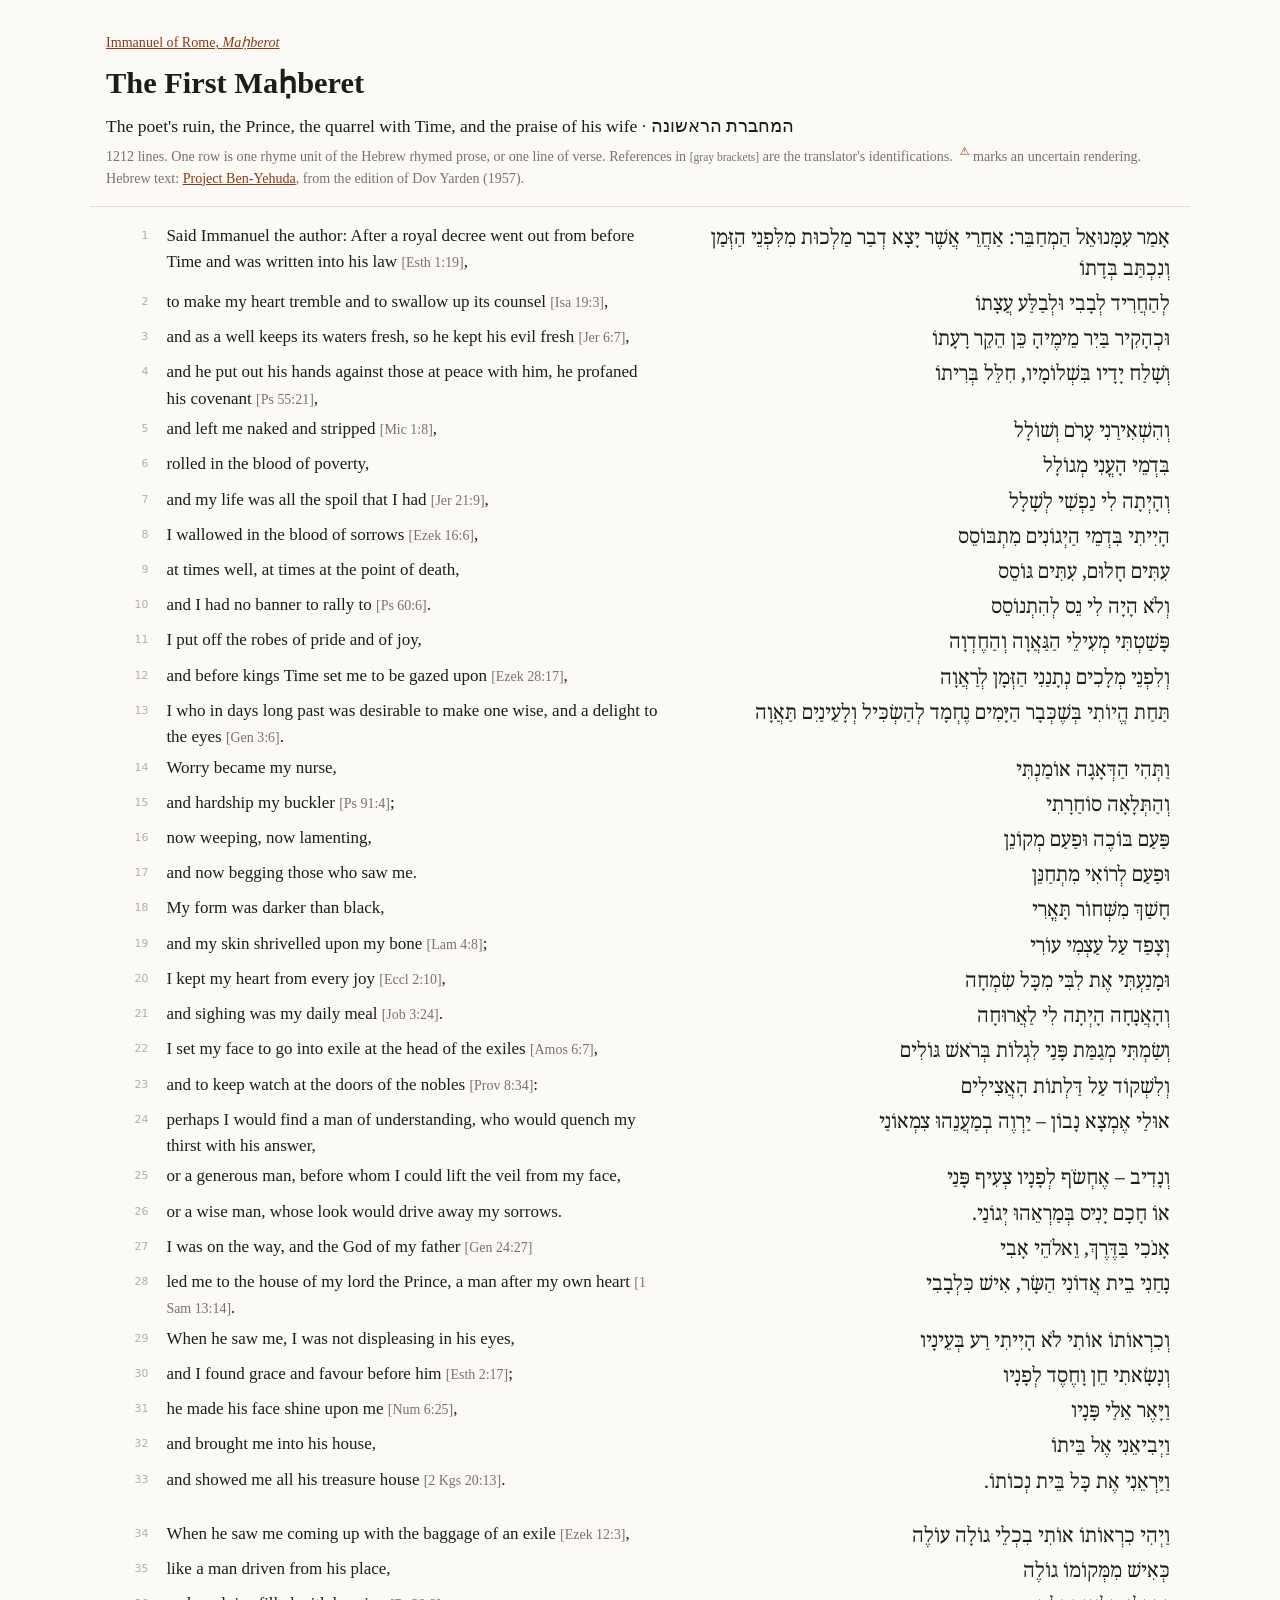
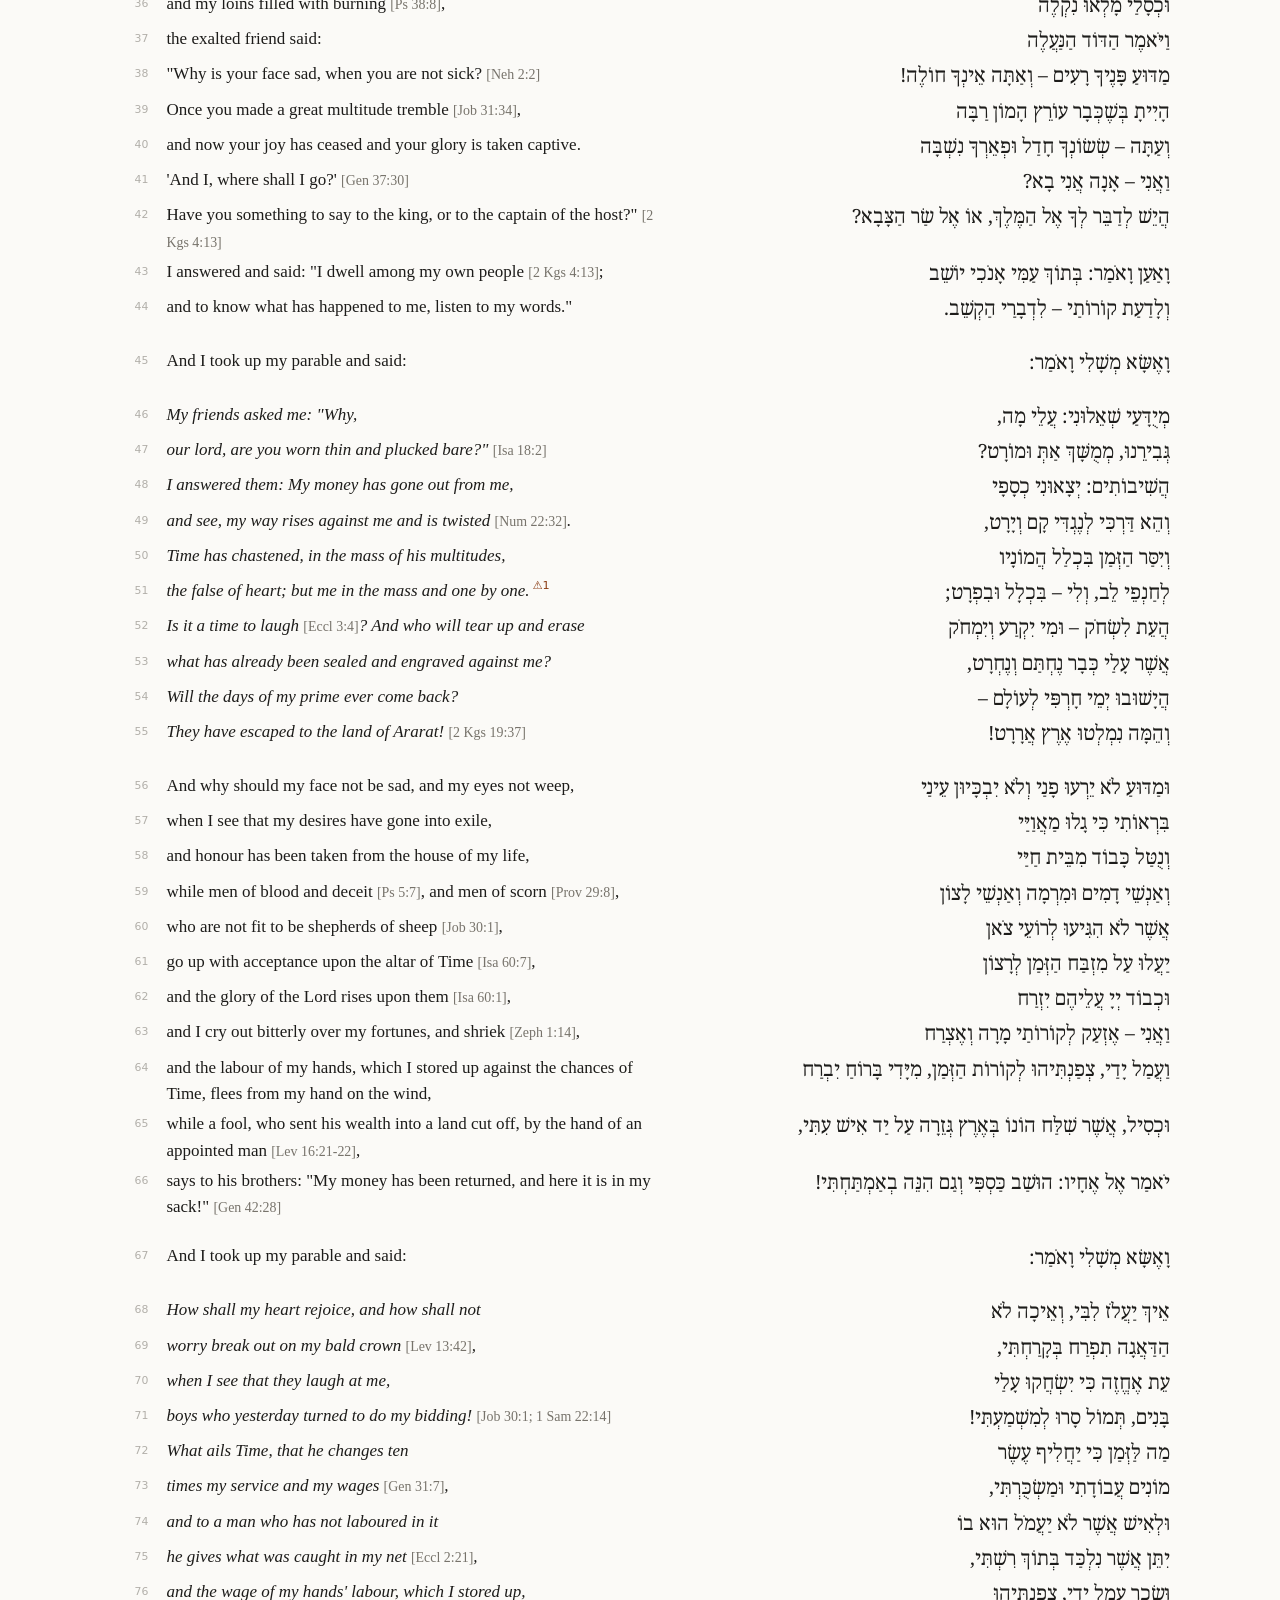
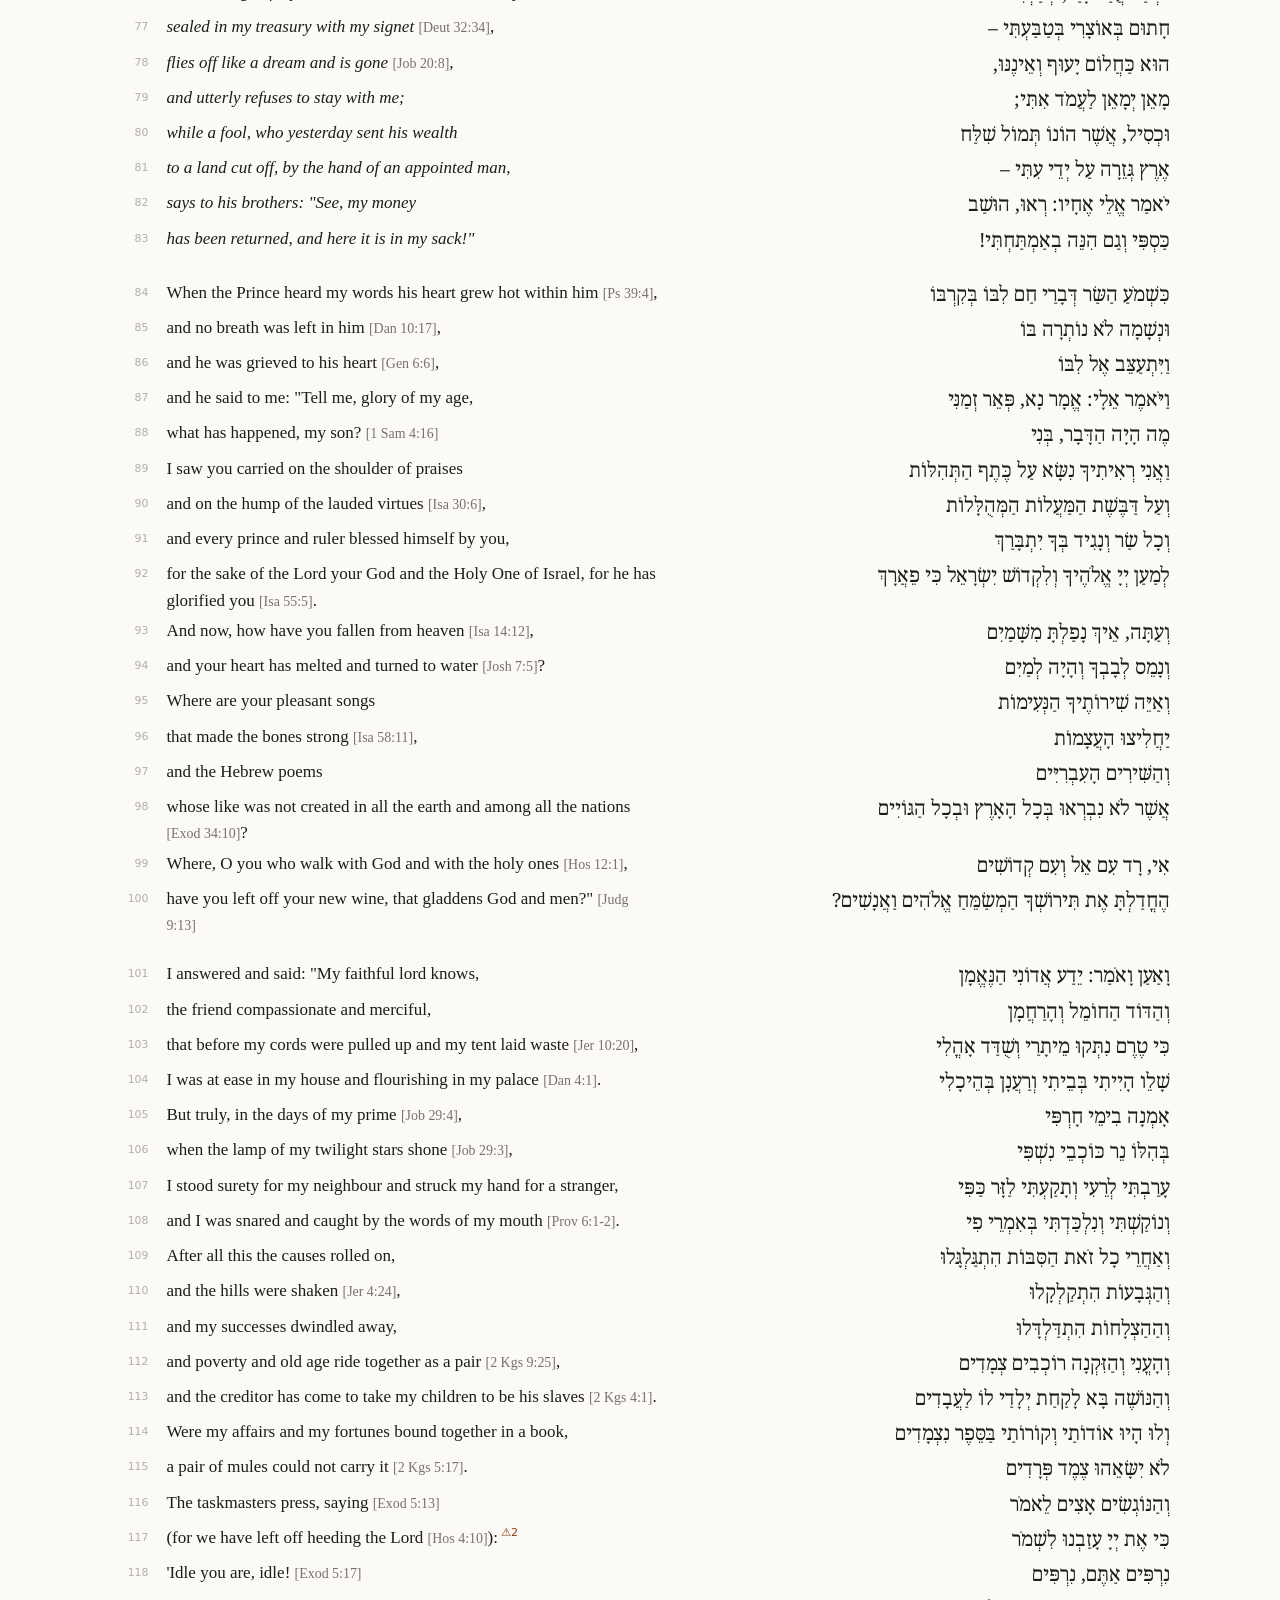
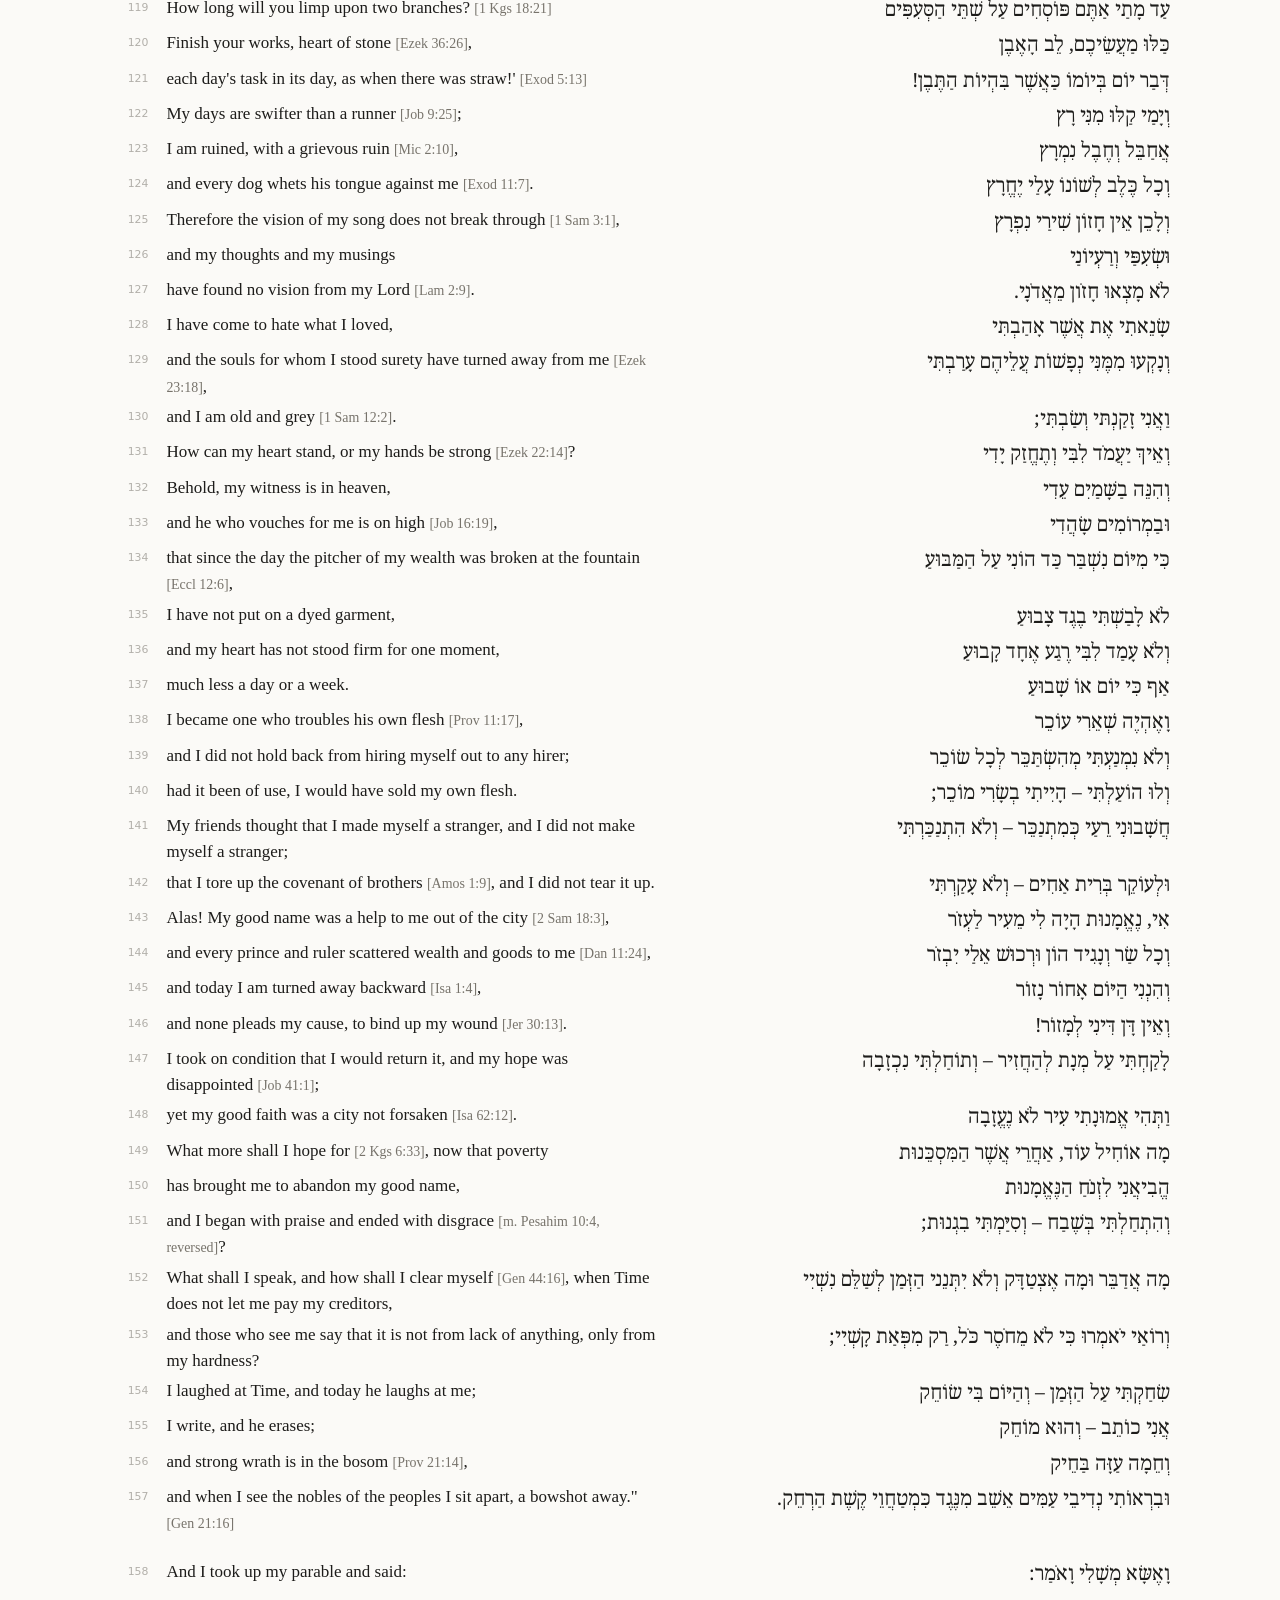
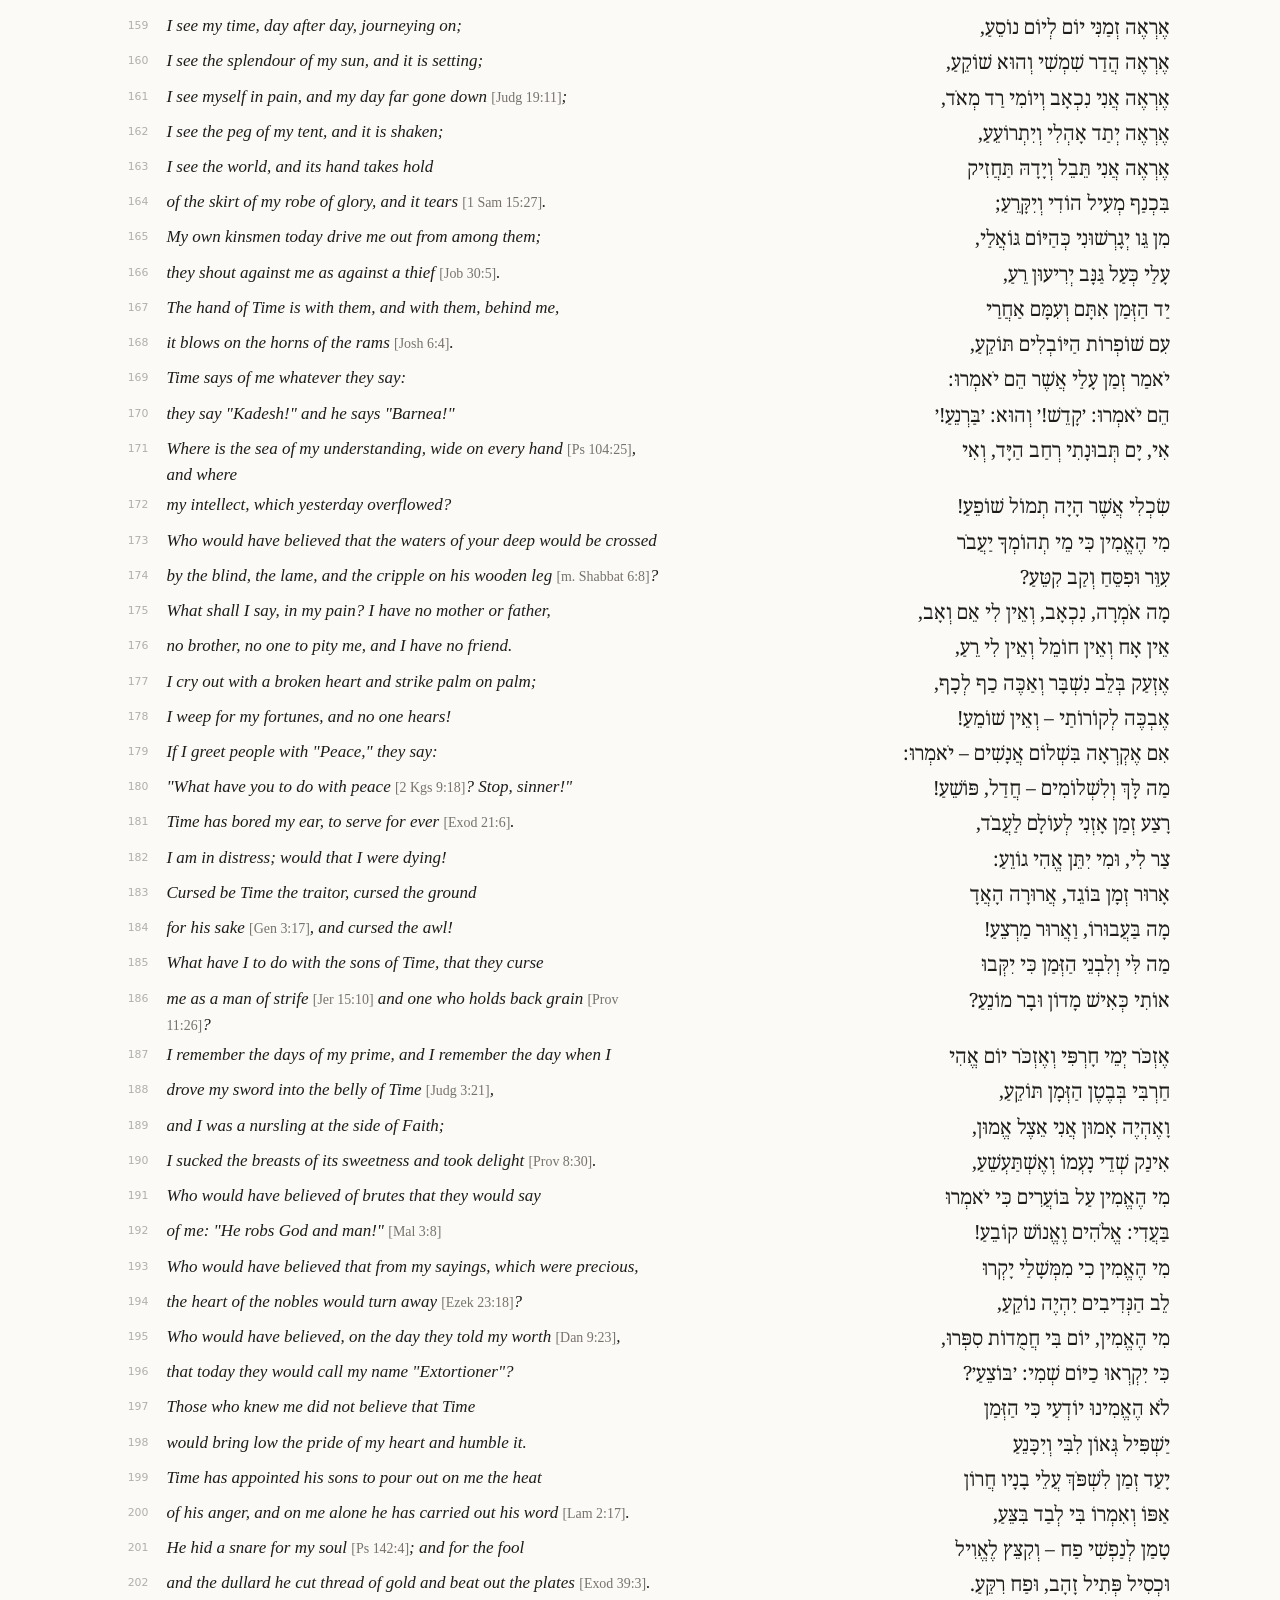
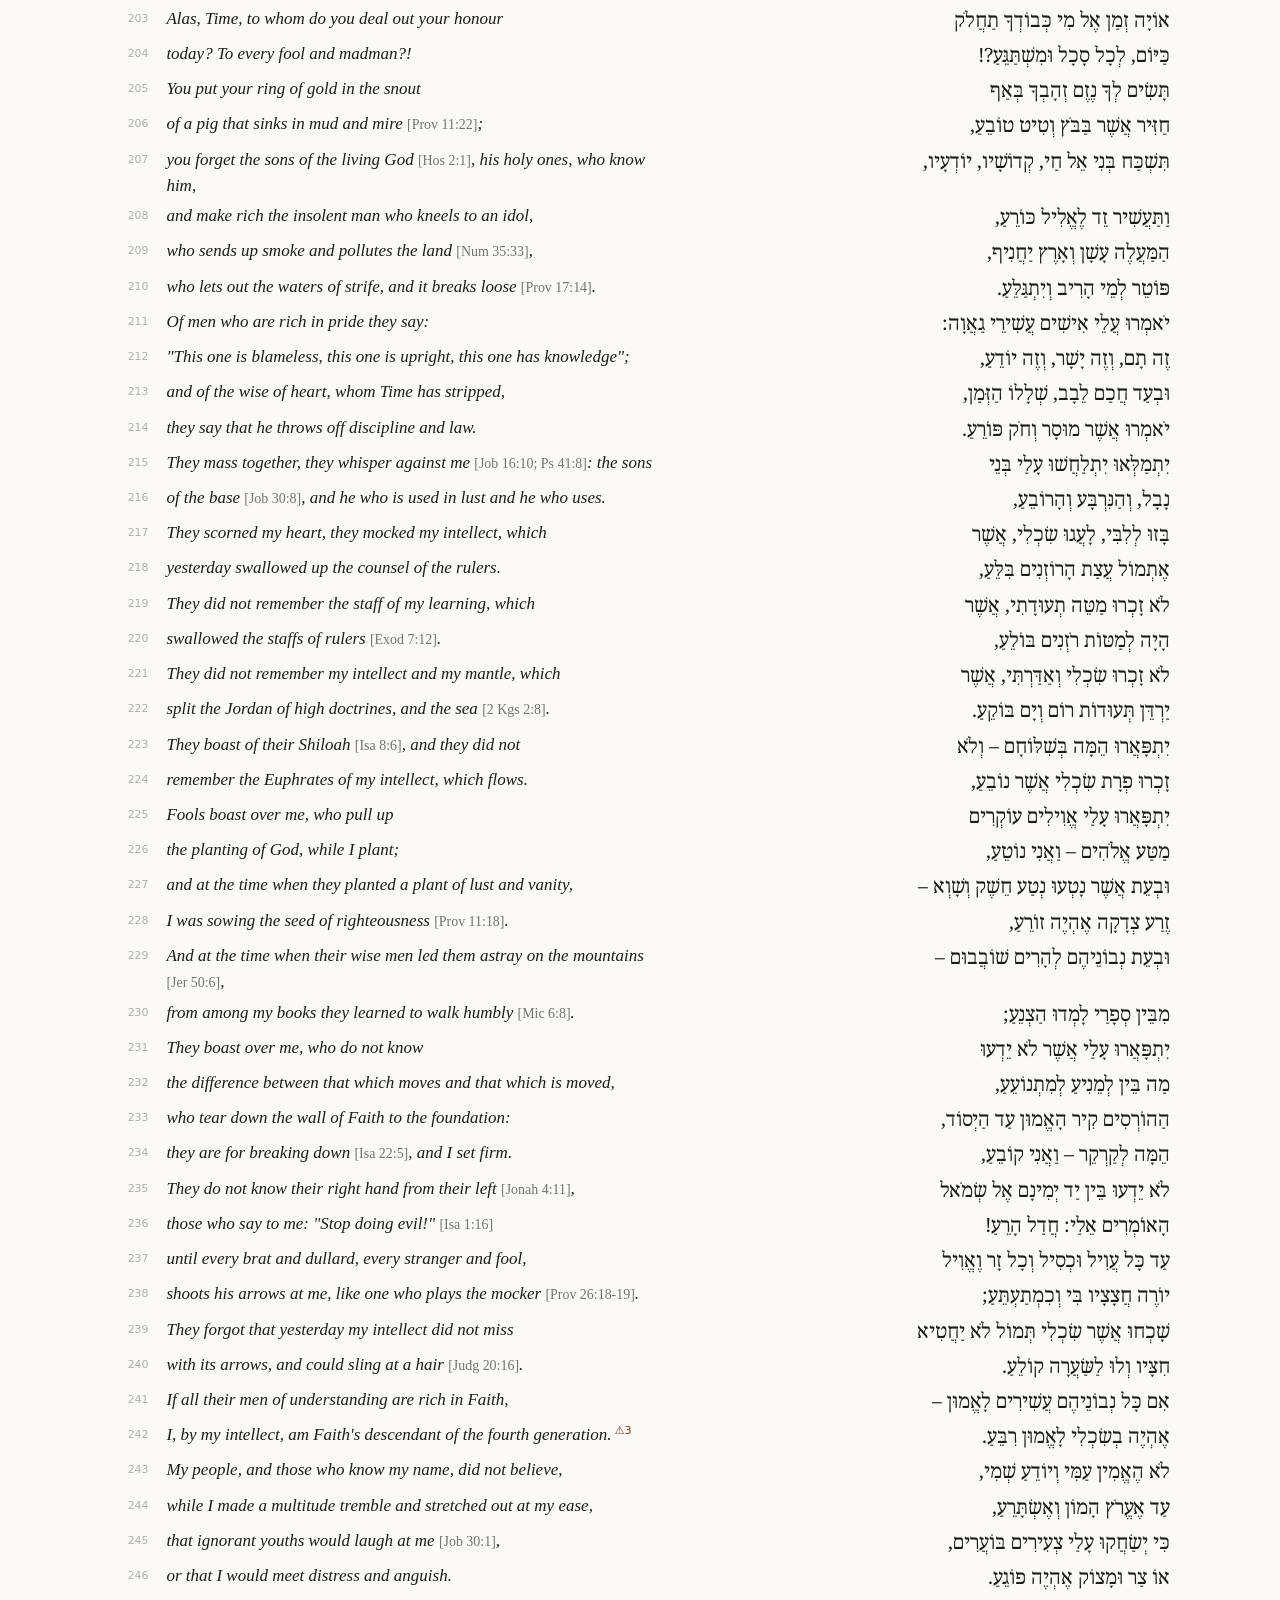
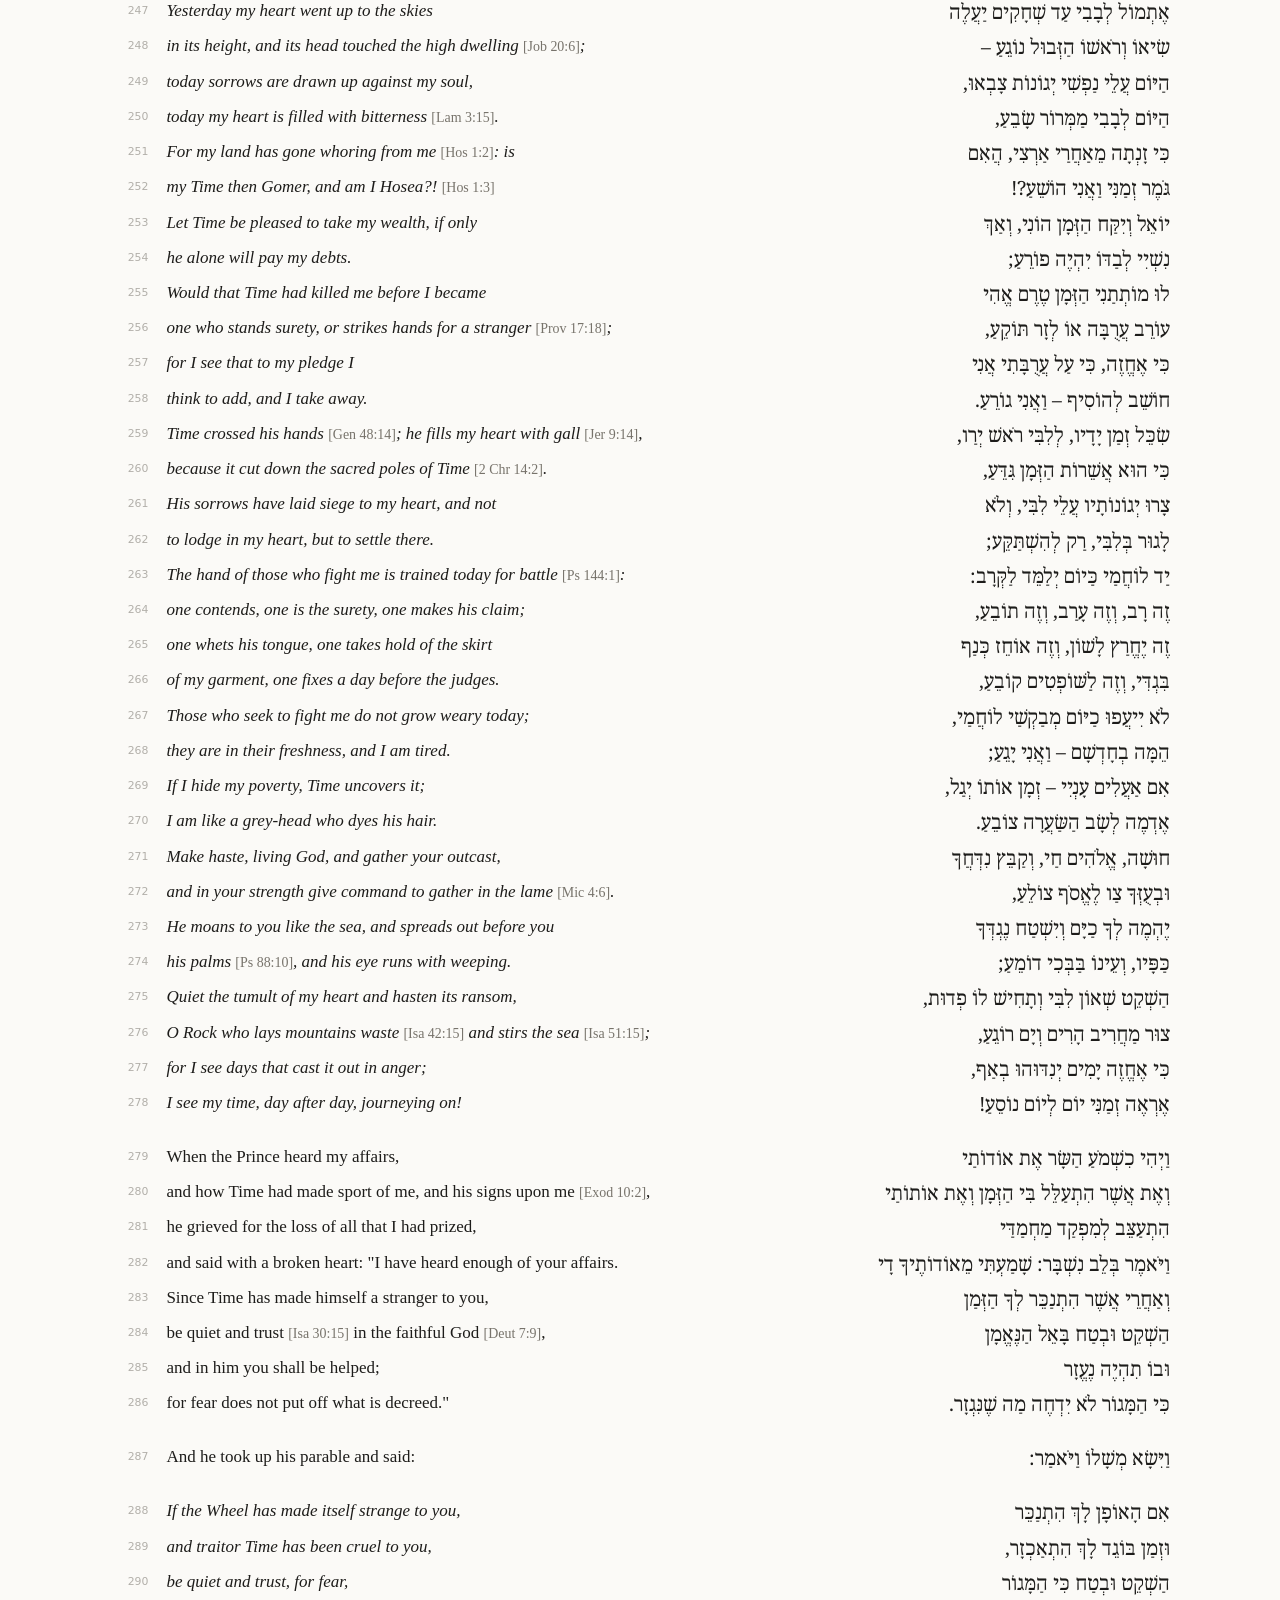
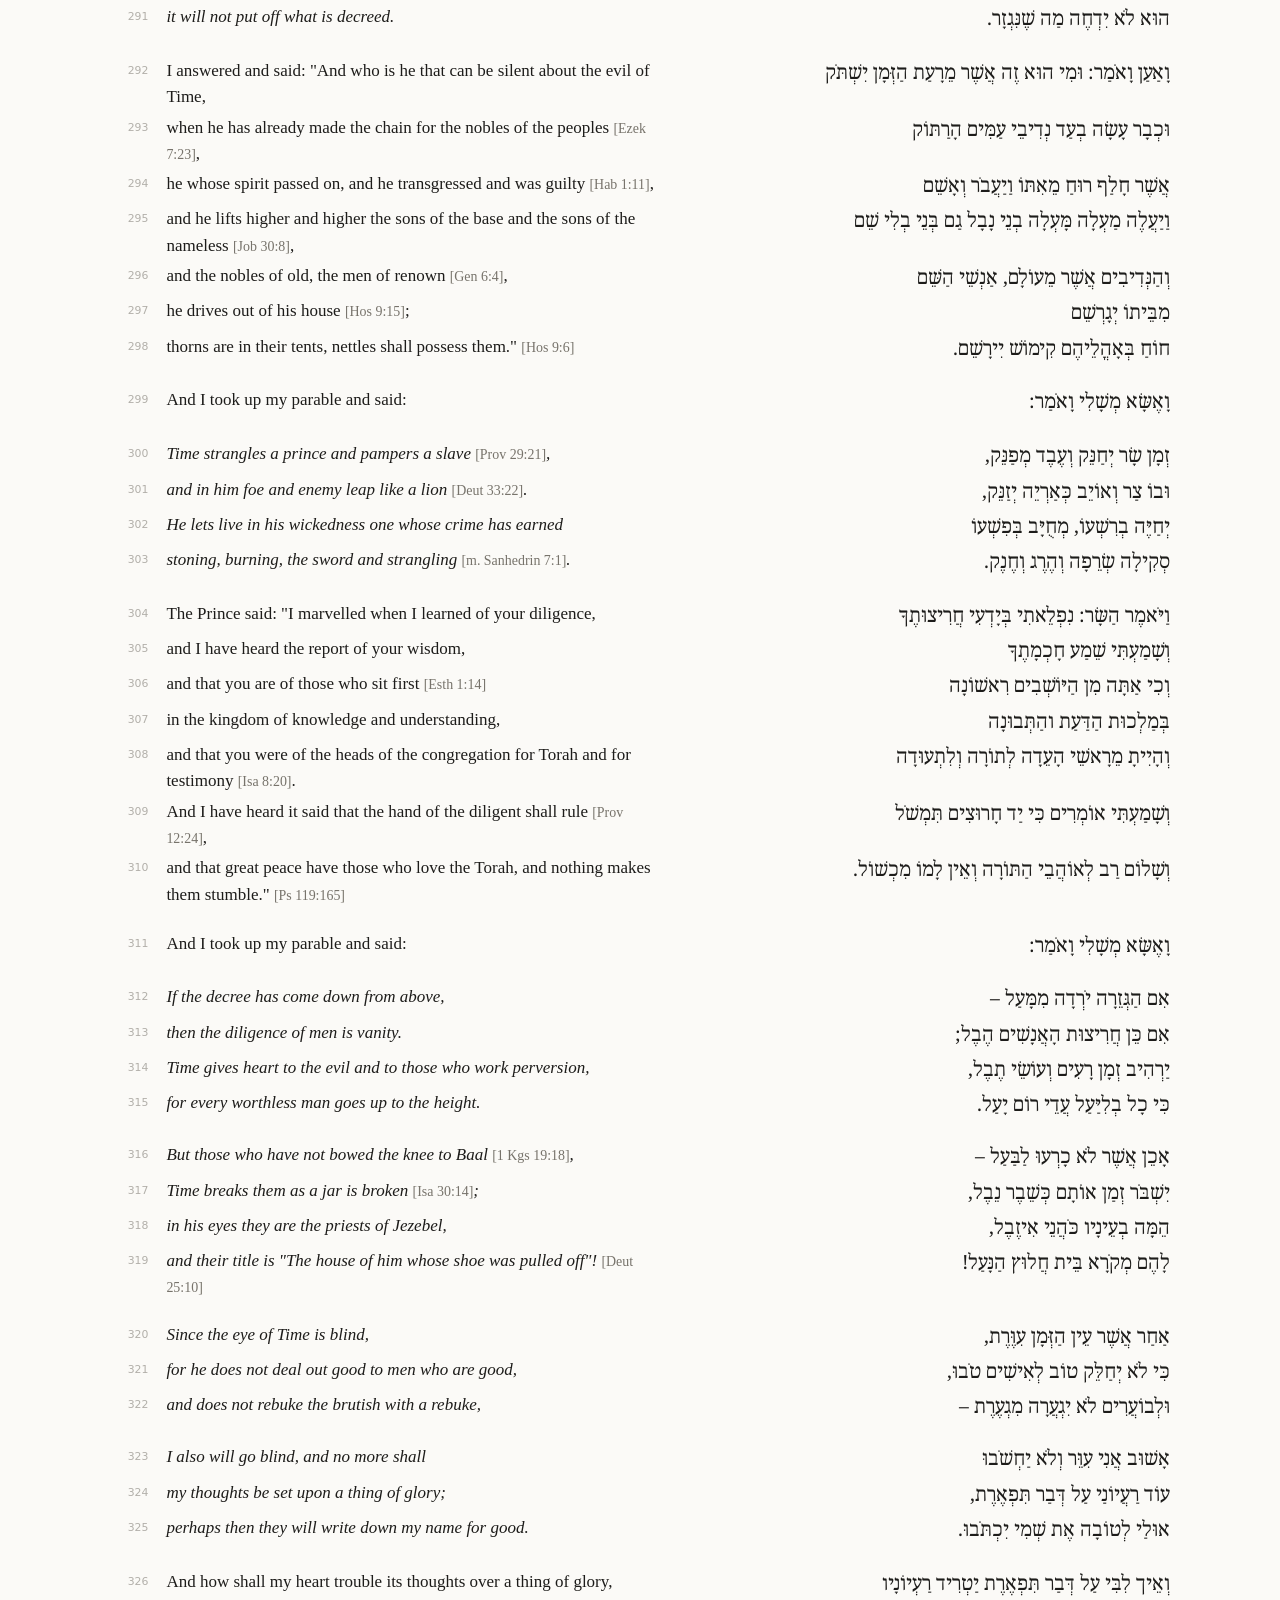
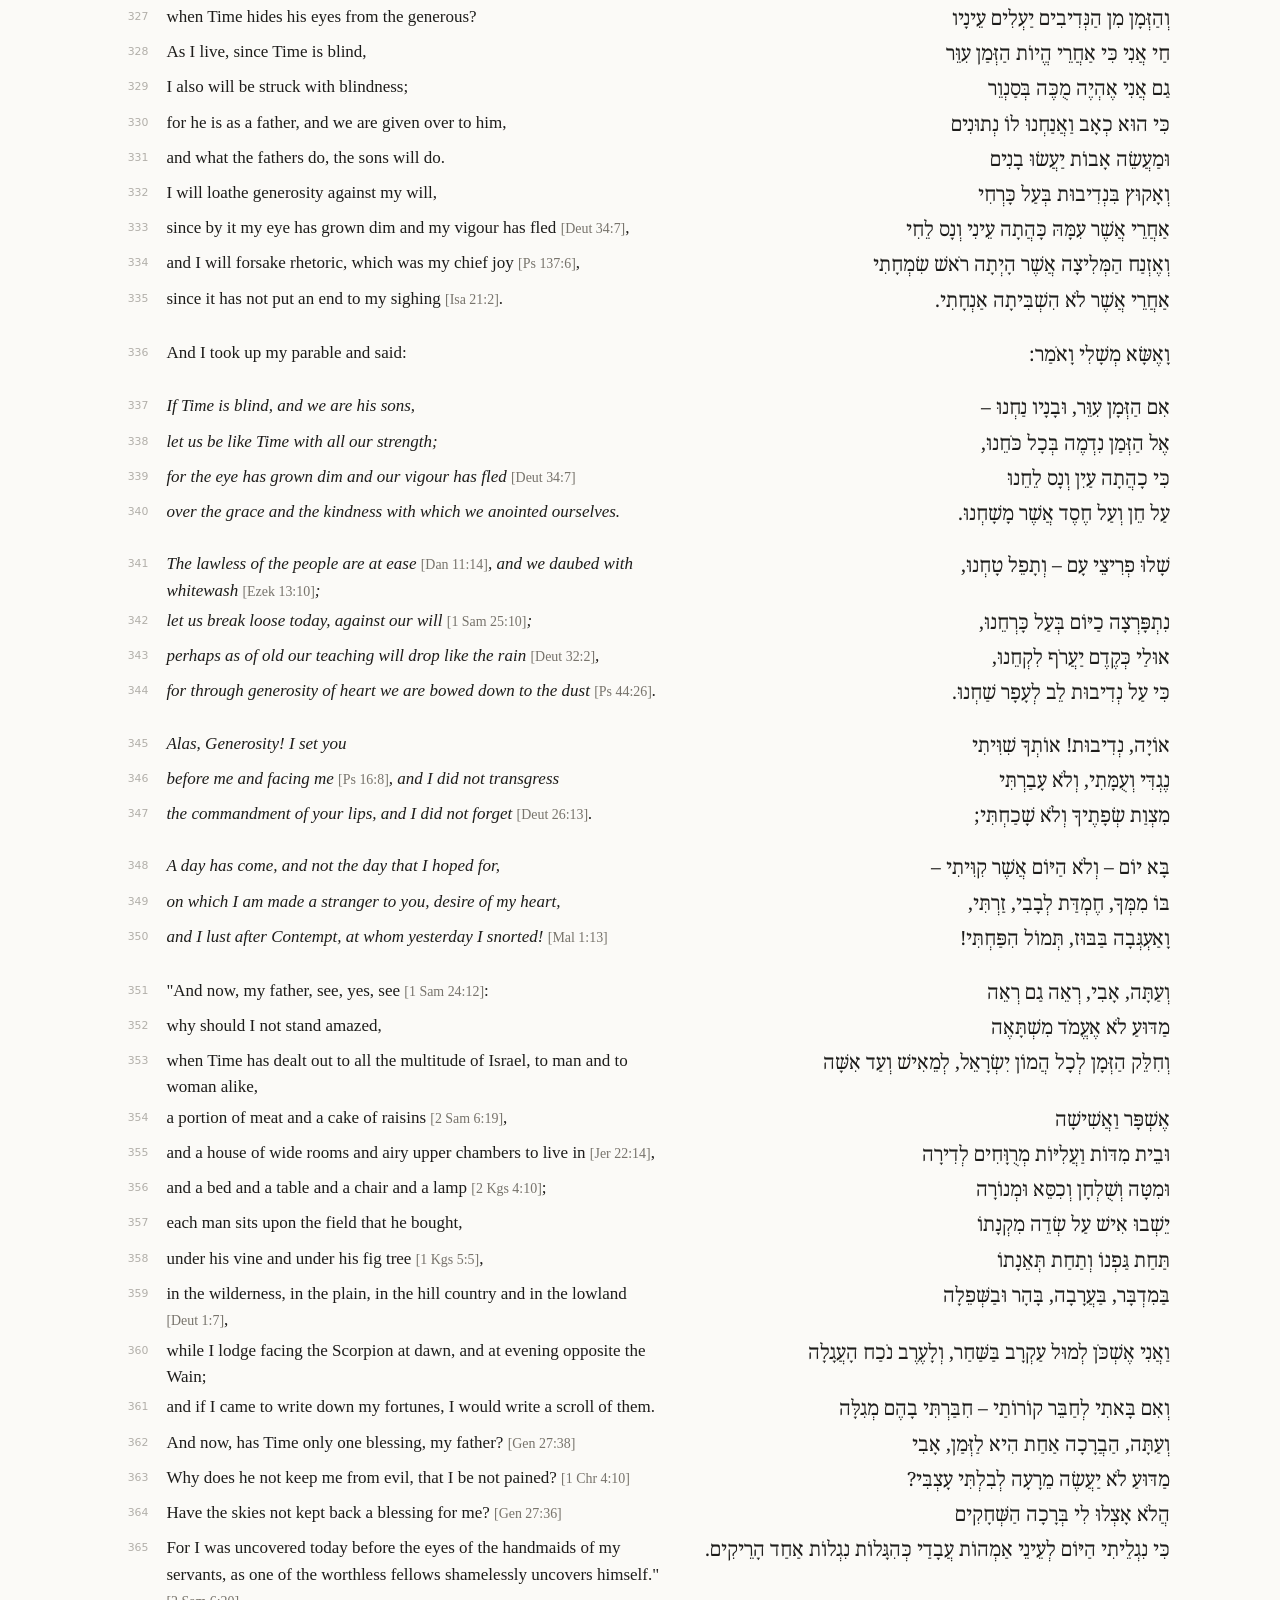
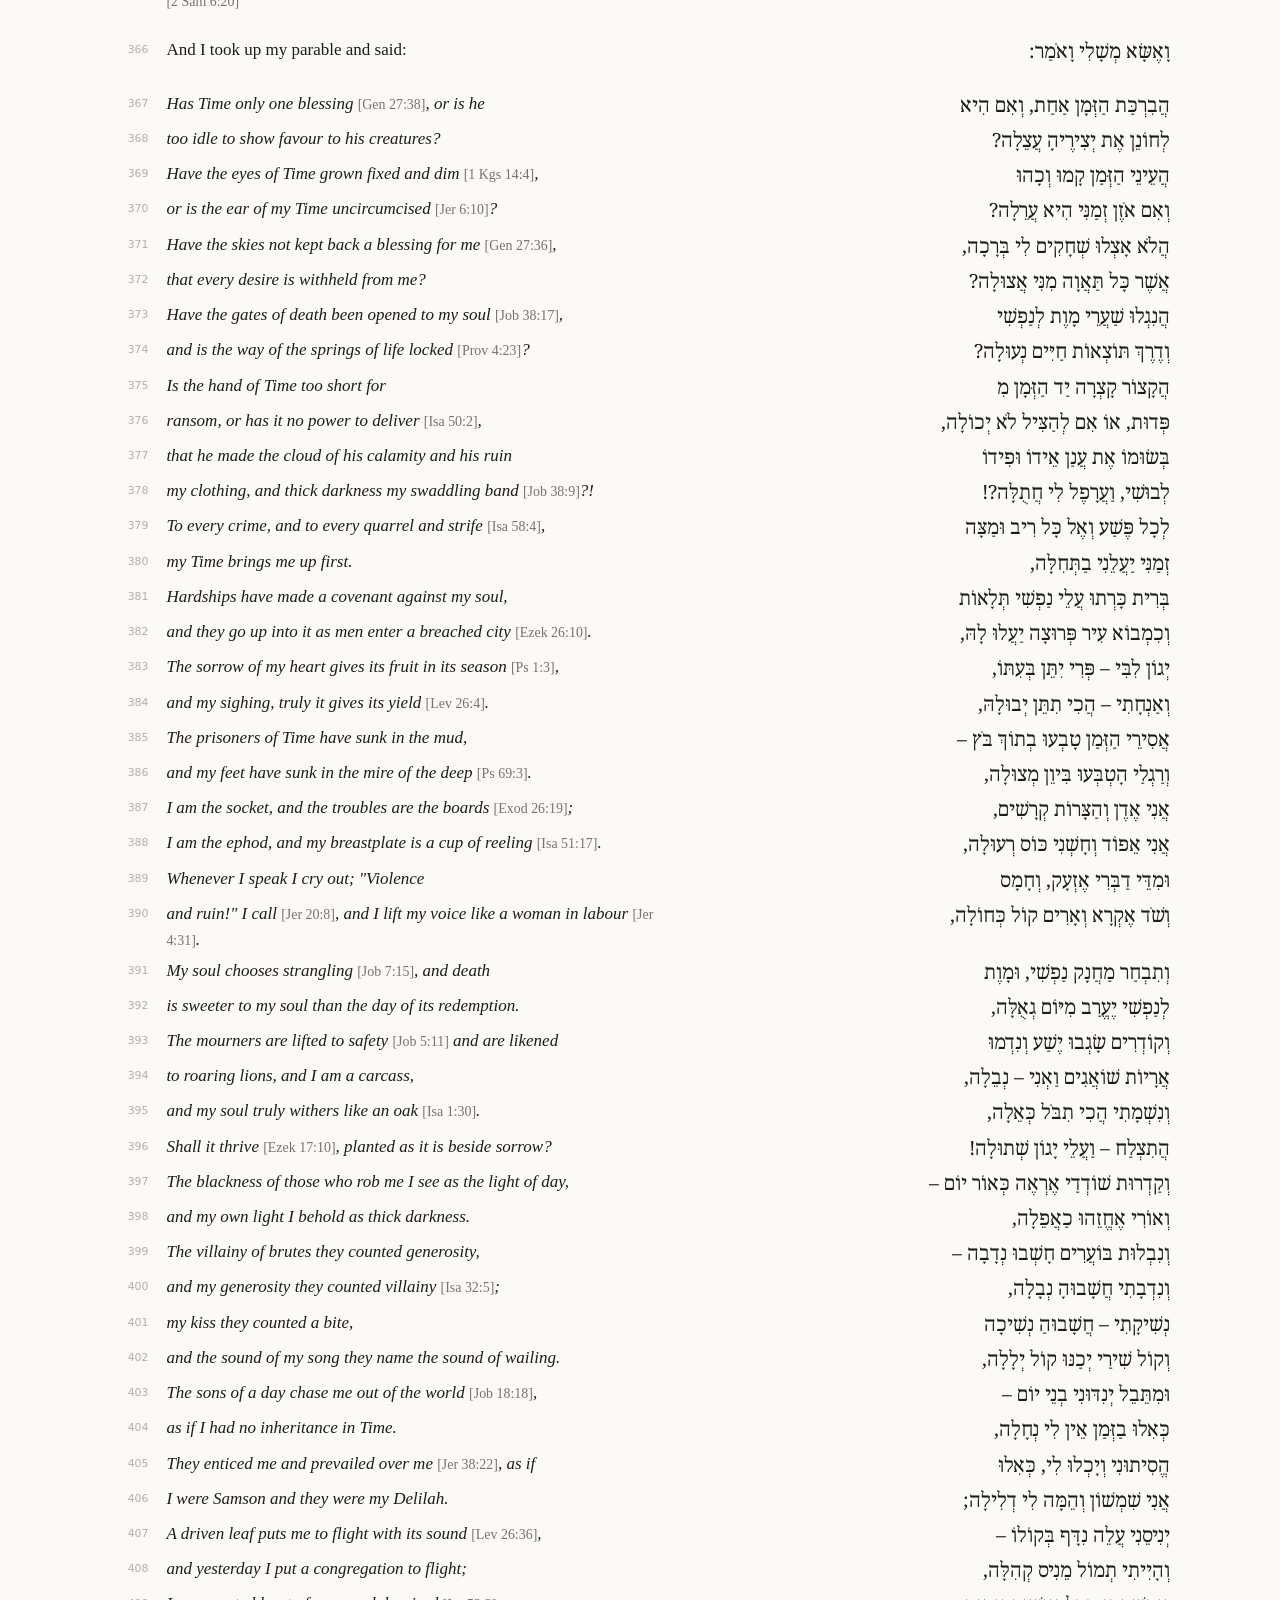
==== docs/mahberet-01.html @ 016682df "Tone pass: one status pattern, no "draft", less hedging, book titles in italics; Emden complete Co-A" ====
<!doctype html>
<html lang="en">
<head>
<meta charset="utf-8">
<meta name="viewport" content="width=device-width, initial-scale=1">
<title>The First Maḥberet — Immanuel of Rome, Maḥberot</title>
<link rel="preconnect" href="https://fonts.googleapis.com"><link rel="preconnect" href="https://fonts.gstatic.com" crossorigin>
<link href="https://fonts.googleapis.com/css2?family=Noto+Serif+Hebrew:wght@400;600&display=swap" rel="stylesheet">
<link rel="stylesheet" href="style.css?v=daaf59c9">
<script>var osT=localStorage.getItem('os-theme');osT&&osT!='auto'&&document.documentElement.setAttribute('data-theme',osT)</script>
<link rel="stylesheet" href="/assets/os.css">
<script src="/assets/os.js" defer></script>
<!--os:seo-->
<meta name="description" content="The poet&#x27;s ruin, the Prince, the quarrel with Time, and the praise of his wife">
<link rel="canonical" href="https://openseforim.org/immanuel/mahberet-01.html">
<meta property="og:title" content="The First Maḥberet — Immanuel of Rome, Maḥberot">
<meta property="og:description" content="The poet&#x27;s ruin, the Prince, the quarrel with Time, and the praise of his wife">
<meta property="og:url" content="https://openseforim.org/immanuel/mahberet-01.html">
<meta property="og:type" content="article">
<meta property="og:site_name" content="Open Seforim">
<meta property="og:image" content="https://openseforim.org/assets/og.png">
<meta property="og:image:width" content="1200">
<meta property="og:image:height" content="630">
<meta name="twitter:card" content="summary_large_image">
<link rel="icon" href="/favicon.svg" type="image/svg+xml">
<link rel="icon" href="/favicon.ico" sizes="any">
<link rel="apple-touch-icon" href="/apple-touch-icon.png">
<!--/os:seo-->
</head>
<body>
<header>
<p class="crumb"><a href="index.html">Immanuel of Rome, <i>Maḥberot</i></a></p>
<h1>The First Maḥberet</h1>
<p class="sub">The poet&#x27;s ruin, the Prince, the quarrel with Time, and the praise of his wife · <span lang="he" dir="rtl">המחברת הראשונה</span></p>
<p class="meta">1212 lines. One row is one rhyme unit of the Hebrew rhymed prose, or one line of verse.
References in <span class="ref">[gray brackets]</span> are the translator's identifications.
<a class="warn" href="#notes">⚠</a> marks an uncertain rendering.
Hebrew text: <a href="https://benyehuda.org/read/36886">Project Ben-Yehuda</a>, from the edition of Dov Yarden (1957).</p>
</header>
<main>
<section class="blk prose">
<div class="row" id="l1"><a class="ln" href="#l1">1</a><p class="en">Said Immanuel the author: After a royal decree went out from before Time and was written into his law <span class="ref">[Esth 1:19]</span>,</p><p class="he" lang="he" dir="rtl">אָמַר עִמָּנוּאֵל הַמְחַבֵּר: אַחֲרֵי אֲשֶׁר יָצָא דְבַר מַלְכוּת מִלִּפְנֵי הַזְּמַן וְנִכְתַּב בְּדָתוֹ</p></div>
<div class="row" id="l2"><a class="ln" href="#l2">2</a><p class="en">to make my heart tremble and to swallow up its counsel <span class="ref">[Isa 19:3]</span>,</p><p class="he" lang="he" dir="rtl">לְהַחֲרִיד לְבָבִי וּלְבַלַּע עֲצָתוֹ</p></div>
<div class="row" id="l3"><a class="ln" href="#l3">3</a><p class="en">and as a well keeps its waters fresh, so he kept his evil fresh <span class="ref">[Jer 6:7]</span>,</p><p class="he" lang="he" dir="rtl">וּכְהָקִיר בַּיִר מֵימֶיהָ כֵּן הֵקֵר רָעָתוֹ</p></div>
<div class="row" id="l4"><a class="ln" href="#l4">4</a><p class="en">and he put out his hands against those at peace with him, he profaned his covenant <span class="ref">[Ps 55:21]</span>,</p><p class="he" lang="he" dir="rtl">וְשָׁלַח יָדָיו בִּשְׁלוֹמָיו, חִלֵּל בְּרִיתוֹ</p></div>
<div class="row" id="l5"><a class="ln" href="#l5">5</a><p class="en">and left me naked and stripped <span class="ref">[Mic 1:8]</span>,</p><p class="he" lang="he" dir="rtl">וְהִשְׁאִירַנִי עָרֹם וְשׁוֹלָל</p></div>
<div class="row" id="l6"><a class="ln" href="#l6">6</a><p class="en">rolled in the blood of poverty,</p><p class="he" lang="he" dir="rtl">בִּדְמֵי הָעֳנִי מְגוֹלָל</p></div>
<div class="row" id="l7"><a class="ln" href="#l7">7</a><p class="en">and my life was all the spoil that I had <span class="ref">[Jer 21:9]</span>,</p><p class="he" lang="he" dir="rtl">וְהָיְתָה לִי נַפְשִׁי לְשָׁלָל</p></div>
<div class="row" id="l8"><a class="ln" href="#l8">8</a><p class="en">I wallowed in the blood of sorrows <span class="ref">[Ezek 16:6]</span>,</p><p class="he" lang="he" dir="rtl">הָיִיתִי בִּדְמֵי הַיְגוֹנִים מִתְבּוֹסֵס</p></div>
<div class="row" id="l9"><a class="ln" href="#l9">9</a><p class="en">at times well, at times at the point of death,</p><p class="he" lang="he" dir="rtl">עִתִּים חָלוּם, עִתִּים גּוֹסֵס</p></div>
<div class="row" id="l10"><a class="ln" href="#l10">10</a><p class="en">and I had no banner to rally to <span class="ref">[Ps 60:6]</span>.</p><p class="he" lang="he" dir="rtl">וְלֹא הָיָה לִי נֵס לְהִתְנוֹסֵס</p></div>
<div class="row" id="l11"><a class="ln" href="#l11">11</a><p class="en">I put off the robes of pride and of joy,</p><p class="he" lang="he" dir="rtl">פָּשַׁטְתִּי מְעִילֵי הַגַּאֲוָה וְהַחֶדְוָה</p></div>
<div class="row" id="l12"><a class="ln" href="#l12">12</a><p class="en">and before kings Time set me to be gazed upon <span class="ref">[Ezek 28:17]</span>,</p><p class="he" lang="he" dir="rtl">וְלִפְנֵי מְלָכִים נְתָנַנִי הַזְּמָן לְרַאֲוָה</p></div>
<div class="row" id="l13"><a class="ln" href="#l13">13</a><p class="en">I who in days long past was desirable to make one wise, and a delight to the eyes <span class="ref">[Gen 3:6]</span>.</p><p class="he" lang="he" dir="rtl">תַּחַת הֱיוֹתִי בְּשֶׁכְּבָר הַיָּמִים נֶחְמָד לְהַשְׂכִּיל וְלָעֵינַיִם תַּאֲוָה</p></div>
<div class="row" id="l14"><a class="ln" href="#l14">14</a><p class="en">Worry became my nurse,</p><p class="he" lang="he" dir="rtl">וַתְּהִי הַדְּאָגָה אוֹמַנְתִּי</p></div>
<div class="row" id="l15"><a class="ln" href="#l15">15</a><p class="en">and hardship my buckler <span class="ref">[Ps 91:4]</span>;</p><p class="he" lang="he" dir="rtl">וְהַתְּלָאָה סוֹחַרָתִי</p></div>
<div class="row" id="l16"><a class="ln" href="#l16">16</a><p class="en">now weeping, now lamenting,</p><p class="he" lang="he" dir="rtl">פַּעַם בּוֹכֶה וּפַעַם מְקוֹנֵן</p></div>
<div class="row" id="l17"><a class="ln" href="#l17">17</a><p class="en">and now begging those who saw me.</p><p class="he" lang="he" dir="rtl">וּפַעַם לְרוֹאִי מִתְחַנֵּן</p></div>
<div class="row" id="l18"><a class="ln" href="#l18">18</a><p class="en">My form was darker than black,</p><p class="he" lang="he" dir="rtl">חָשַׁךְ מִשְּׁחוֹר תָּאֳרִי</p></div>
<div class="row" id="l19"><a class="ln" href="#l19">19</a><p class="en">and my skin shrivelled upon my bone <span class="ref">[Lam 4:8]</span>;</p><p class="he" lang="he" dir="rtl">וְצָפַד עַל עַצְמִי עוֹרִי</p></div>
<div class="row" id="l20"><a class="ln" href="#l20">20</a><p class="en">I kept my heart from every joy <span class="ref">[Eccl 2:10]</span>,</p><p class="he" lang="he" dir="rtl">וּמָנַעְתִּי אֶת לִבִּי מִכָּל שִׂמְחָה</p></div>
<div class="row" id="l21"><a class="ln" href="#l21">21</a><p class="en">and sighing was my daily meal <span class="ref">[Job 3:24]</span>.</p><p class="he" lang="he" dir="rtl">וְהָאֲנָחָה הָיְתָה לִי לַאֲרוּחָה</p></div>
<div class="row" id="l22"><a class="ln" href="#l22">22</a><p class="en">I set my face to go into exile at the head of the exiles <span class="ref">[Amos 6:7]</span>,</p><p class="he" lang="he" dir="rtl">וְשַׂמְתִּי מְגַמַּת פָּנַי לִגְלוֹת בְּרֹאשׁ גּוֹלִים</p></div>
<div class="row" id="l23"><a class="ln" href="#l23">23</a><p class="en">and to keep watch at the doors of the nobles <span class="ref">[Prov 8:34]</span>:</p><p class="he" lang="he" dir="rtl">וְלִשְׁקוֹד עַל דַּלְתוֹת הָאֲצִילִים</p></div>
<div class="row" id="l24"><a class="ln" href="#l24">24</a><p class="en">perhaps I would find a man of understanding, who would quench my thirst with his answer,</p><p class="he" lang="he" dir="rtl">אוּלַי אֶמְצָא נָבוֹן – יַרְוֶה בְמַעֲנֵהוּ צִמְאוֹנַי</p></div>
<div class="row" id="l25"><a class="ln" href="#l25">25</a><p class="en">or a generous man, before whom I could lift the veil from my face,</p><p class="he" lang="he" dir="rtl">וְנָדִיב – אֶחְשֹׂף לְפָנָיו צְעִיף פָּנַי</p></div>
<div class="row" id="l26"><a class="ln" href="#l26">26</a><p class="en">or a wise man, whose look would drive away my sorrows.</p><p class="he" lang="he" dir="rtl">אוֹ חָכָם יָנִיס בְּמַרְאֵהוּ יְגוֹנַי.</p></div>
<div class="row" id="l27"><a class="ln" href="#l27">27</a><p class="en">I was on the way, and the God of my father <span class="ref">[Gen 24:27]</span></p><p class="he" lang="he" dir="rtl">אָנֹכִי בַּדֶּרֶךְ, וֵאלֹהֵי אָבִי</p></div>
<div class="row" id="l28"><a class="ln" href="#l28">28</a><p class="en">led me to the house of my lord the Prince, a man after my own heart <span class="ref">[1 Sam 13:14]</span>.</p><p class="he" lang="he" dir="rtl">נָחַנִי בֵית אֲדוֹנִי הַשָּׂר, אִישׁ כִּלְבָבִי</p></div>
<div class="row" id="l29"><a class="ln" href="#l29">29</a><p class="en">When he saw me, I was not displeasing in his eyes,</p><p class="he" lang="he" dir="rtl">וְכִרְאוֹתוֹ אוֹתִי לֹא הָיִיתִי רַע בְּעֵינָיו</p></div>
<div class="row" id="l30"><a class="ln" href="#l30">30</a><p class="en">and I found grace and favour before him <span class="ref">[Esth 2:17]</span>;</p><p class="he" lang="he" dir="rtl">וְנָשָׂאתִי חֵן וָחֶסֶד לְפָנָיו</p></div>
<div class="row" id="l31"><a class="ln" href="#l31">31</a><p class="en">he made his face shine upon me <span class="ref">[Num 6:25]</span>,</p><p class="he" lang="he" dir="rtl">וַיָּאֶר אֵלַי פָּנָיו</p></div>
<div class="row" id="l32"><a class="ln" href="#l32">32</a><p class="en">and brought me into his house,</p><p class="he" lang="he" dir="rtl">וַיְבִיאֵנִי אֶל בֵּיתוֹ</p></div>
<div class="row" id="l33"><a class="ln" href="#l33">33</a><p class="en">and showed me all his treasure house <span class="ref">[2 Kgs 20:13]</span>.</p><p class="he" lang="he" dir="rtl">וַיַּרְאֵנִי אֶת כָּל בֵּית נְכוֹתוֹ.</p></div>
</section>
<section class="blk prose">
<div class="row" id="l34"><a class="ln" href="#l34">34</a><p class="en">When he saw me coming up with the baggage of an exile <span class="ref">[Ezek 12:3]</span>,</p><p class="he" lang="he" dir="rtl">וַיְהִי כִרְאוֹתוֹ אוֹתִי בִכְלֵי גוֹלָה עוֹלֶה</p></div>
<div class="row" id="l35"><a class="ln" href="#l35">35</a><p class="en">like a man driven from his place,</p><p class="he" lang="he" dir="rtl">כְּאִישׁ מִמְּקוֹמוֹ גוֹלֶה</p></div>
<div class="row" id="l36"><a class="ln" href="#l36">36</a><p class="en">and my loins filled with burning <span class="ref">[Ps 38:8]</span>,</p><p class="he" lang="he" dir="rtl">וּכְסָלַי מָלְאוּ נִקְלֶה</p></div>
<div class="row" id="l37"><a class="ln" href="#l37">37</a><p class="en">the exalted friend said:</p><p class="he" lang="he" dir="rtl">וַיֹּאמֶר הַדּוֹד הַנַּעֲלֶה</p></div>
<div class="row" id="l38"><a class="ln" href="#l38">38</a><p class="en">"Why is your face sad, when you are not sick? <span class="ref">[Neh 2:2]</span></p><p class="he" lang="he" dir="rtl">מַדּוּעַ פָּנֶיךָ רָעִים – וְאַתָּה אֵינְךָ חוֹלֶה!</p></div>
<div class="row" id="l39"><a class="ln" href="#l39">39</a><p class="en">Once you made a great multitude tremble <span class="ref">[Job 31:34]</span>,</p><p class="he" lang="he" dir="rtl">הָיִיתָ בְּשֶׁכְּבָר עוֹרֵץ הָמוֹן רַבָּה</p></div>
<div class="row" id="l40"><a class="ln" href="#l40">40</a><p class="en">and now your joy has ceased and your glory is taken captive.</p><p class="he" lang="he" dir="rtl">וְעַתָּה – שְׂשׂוֹנְךָ חָדַל וּפְאֵרְךָ נִשְׁבָּה</p></div>
<div class="row" id="l41"><a class="ln" href="#l41">41</a><p class="en">'And I, where shall I go?' <span class="ref">[Gen 37:30]</span></p><p class="he" lang="he" dir="rtl">וַאֲנִי – אָנָה אֲנִי בָא?</p></div>
<div class="row" id="l42"><a class="ln" href="#l42">42</a><p class="en">Have you something to say to the king, or to the captain of the host?" <span class="ref">[2 Kgs 4:13]</span></p><p class="he" lang="he" dir="rtl">הֲיֵשׁ לְדַבֵּר לְךָ אֶל הַמֶּלֶךְ, אוֹ אֶל שַׂר הַצָּבָא?</p></div>
<div class="row" id="l43"><a class="ln" href="#l43">43</a><p class="en">I answered and said: "I dwell among my own people <span class="ref">[2 Kgs 4:13]</span>;</p><p class="he" lang="he" dir="rtl">וָאַעַן וָאֹמַר: בְּתוֹךְ עַמִּי אָנֹכִי יוֹשֵׁב</p></div>
<div class="row" id="l44"><a class="ln" href="#l44">44</a><p class="en">and to know what has happened to me, listen to my words."</p><p class="he" lang="he" dir="rtl">וְלָדַעַת קוֹרוֹתַי – לִדְבָרַי הַקְשֵׁב.</p></div>
</section>
<section class="blk prose">
<div class="row" id="l45"><a class="ln" href="#l45">45</a><p class="en">And I took up my parable and said:</p><p class="he" lang="he" dir="rtl">וָאֶשָּׂא מְשָׁלִי וָאֹמַר:</p></div>
</section>
<section class="blk verse">
<div class="row" id="l46"><a class="ln" href="#l46">46</a><p class="en">My friends asked me: "Why,</p><p class="he" lang="he" dir="rtl">מְיֻדָּעַי שְׁאֵלוּנִי: עֲלֵי מָה,</p></div>
<div class="row" id="l47"><a class="ln" href="#l47">47</a><p class="en">our lord, are you worn thin and plucked bare?" <span class="ref">[Isa 18:2]</span></p><p class="he" lang="he" dir="rtl">גְּבִירֵנוּ, מְמֻשָּׁךְ אַתְּ וּמוֹרָט?</p></div>
</section>
<section class="blk verse">
<div class="row" id="l48"><a class="ln" href="#l48">48</a><p class="en">I answered them: My money has gone out from me,</p><p class="he" lang="he" dir="rtl">הֲשִׁיבוֹתִים: יְצָאוּנִי כְסָפָי</p></div>
<div class="row" id="l49"><a class="ln" href="#l49">49</a><p class="en">and see, my way rises against me and is twisted <span class="ref">[Num 22:32]</span>.</p><p class="he" lang="he" dir="rtl">וְהֵא דַּרְכִּי לְנֶגְדִּי קָם וְיָרָט,</p></div>
</section>
<section class="blk verse">
<div class="row" id="l50"><a class="ln" href="#l50">50</a><p class="en">Time has chastened, in the mass of his multitudes,</p><p class="he" lang="he" dir="rtl">וְיִסַּר הַזְּמַן בִּכְלַל הֲמוֹנָיו</p></div>
<div class="row" id="l51"><a class="ln" href="#l51">51</a><p class="en">the false of heart; but me in the mass and one by one.<a class="warn" href="#n1" id="r1" title="uncertain rendering">⚠1</a></p><p class="he" lang="he" dir="rtl">לְחַנְפֵי לֵב, וְלִי – בִּכְלָל וּבִפְרָט;</p></div>
</section>
<section class="blk verse">
<div class="row" id="l52"><a class="ln" href="#l52">52</a><p class="en">Is it a time to laugh <span class="ref">[Eccl 3:4]</span>? And who will tear up and erase</p><p class="he" lang="he" dir="rtl">הֲעֵת לִשְׂחֹק – וּמִי יִקְרַע וְיִמְחֹק</p></div>
<div class="row" id="l53"><a class="ln" href="#l53">53</a><p class="en">what has already been sealed and engraved against me?</p><p class="he" lang="he" dir="rtl">אֲשֶׁר עָלַי כְּבָר נֶחְתַּם וְנֶחְרָט,</p></div>
</section>
<section class="blk verse">
<div class="row" id="l54"><a class="ln" href="#l54">54</a><p class="en">Will the days of my prime ever come back?</p><p class="he" lang="he" dir="rtl">הֲיָשׁוּבוּ יְמֵי חָרְפִּי לְעוֹלָם –</p></div>
<div class="row" id="l55"><a class="ln" href="#l55">55</a><p class="en">They have escaped to the land of Ararat! <span class="ref">[2 Kgs 19:37]</span></p><p class="he" lang="he" dir="rtl">וְהֵמָּה נִמְלְטוּ אֶרֶץ אֲרָרָט!</p></div>
</section>
<section class="blk prose">
<div class="row" id="l56"><a class="ln" href="#l56">56</a><p class="en">And why should my face not be sad, and my eyes not weep,</p><p class="he" lang="he" dir="rtl">וּמַדּוּעַ לֹא יֵרְעוּ פָנַי וְלֹא יִבְכָּיוּן עֵינַי</p></div>
<div class="row" id="l57"><a class="ln" href="#l57">57</a><p class="en">when I see that my desires have gone into exile,</p><p class="he" lang="he" dir="rtl">בִּרְאוֹתִי כִּי גָלוּ מַאֲוַיַּי</p></div>
<div class="row" id="l58"><a class="ln" href="#l58">58</a><p class="en">and honour has been taken from the house of my life,</p><p class="he" lang="he" dir="rtl">וְנֻטַּל כָּבוֹד מִבֵּית חַיַּי</p></div>
<div class="row" id="l59"><a class="ln" href="#l59">59</a><p class="en">while men of blood and deceit <span class="ref">[Ps 5:7]</span>, and men of scorn <span class="ref">[Prov 29:8]</span>,</p><p class="he" lang="he" dir="rtl">וְאַנְשֵׁי דָמִים וּמִרְמָה וְאַנְשֵׁי לָצוֹן</p></div>
<div class="row" id="l60"><a class="ln" href="#l60">60</a><p class="en">who are not fit to be shepherds of sheep <span class="ref">[Job 30:1]</span>,</p><p class="he" lang="he" dir="rtl">אֲשֶׁר לֹא הִגִּיעוּ לְרוֹעֵי צֹאן</p></div>
<div class="row" id="l61"><a class="ln" href="#l61">61</a><p class="en">go up with acceptance upon the altar of Time <span class="ref">[Isa 60:7]</span>,</p><p class="he" lang="he" dir="rtl">יַעֲלוּ עַל מִזְבַּח הַזְּמַן לְרָצוֹן</p></div>
<div class="row" id="l62"><a class="ln" href="#l62">62</a><p class="en">and the glory of the Lord rises upon them <span class="ref">[Isa 60:1]</span>,</p><p class="he" lang="he" dir="rtl">וּכְבוֹד יְיָ עֲלֵיהֶם יִזְרַח</p></div>
<div class="row" id="l63"><a class="ln" href="#l63">63</a><p class="en">and I cry out bitterly over my fortunes, and shriek <span class="ref">[Zeph 1:14]</span>,</p><p class="he" lang="he" dir="rtl">וַאֲנִי – אֶזְעַק לְקוֹרוֹתַי מָרָה וְאֶצְרַח</p></div>
<div class="row" id="l64"><a class="ln" href="#l64">64</a><p class="en">and the labour of my hands, which I stored up against the chances of Time, flees from my hand on the wind,</p><p class="he" lang="he" dir="rtl">וַעֲמַל יָדַי, צְפַנְתִּיהוּ לְקוֹרוֹת הַזְּמַן, מִיָּדִי בָּרוֹחַ יִבְרַח</p></div>
<div class="row" id="l65"><a class="ln" href="#l65">65</a><p class="en">while a fool, who sent his wealth into a land cut off, by the hand of an appointed man <span class="ref">[Lev 16:21-22]</span>,</p><p class="he" lang="he" dir="rtl">וּכְסִיל, אֲשֶׁר שִׁלַּח הוֹנוֹ בְּאֶרֶץ גְּזֵרָה עַל יַד אִישׁ עִתִּי,</p></div>
<div class="row" id="l66"><a class="ln" href="#l66">66</a><p class="en">says to his brothers: "My money has been returned, and here it is in my sack!" <span class="ref">[Gen 42:28]</span></p><p class="he" lang="he" dir="rtl">יֹאמַר אֶל אֶחָיו: הוּשַׁב כַּסְפִּי וְגַם הִנֵּה בְאַמְתַּחְתִּי!</p></div>
</section>
<section class="blk prose">
<div class="row" id="l67"><a class="ln" href="#l67">67</a><p class="en">And I took up my parable and said:</p><p class="he" lang="he" dir="rtl">וָאֶשָּׂא מְשָׁלִי וָאֹמַר:</p></div>
</section>
<section class="blk verse">
<div class="row" id="l68"><a class="ln" href="#l68">68</a><p class="en">How shall my heart rejoice, and how shall not</p><p class="he" lang="he" dir="rtl">אֵיךְ יַעֲלֹז לִבִּי, וְאֵיכָה לֹא</p></div>
<div class="row" id="l69"><a class="ln" href="#l69">69</a><p class="en">worry break out on my bald crown <span class="ref">[Lev 13:42]</span>,</p><p class="he" lang="he" dir="rtl">הַדַּאֲגָה תִפְרַח בְּקָרַחְתִּי,</p></div>
</section>
<section class="blk verse">
<div class="row" id="l70"><a class="ln" href="#l70">70</a><p class="en">when I see that they laugh at me,</p><p class="he" lang="he" dir="rtl">עֵת אֶחֱזֶה כִּי יִשְׂחֲקוּ עָלַי</p></div>
<div class="row" id="l71"><a class="ln" href="#l71">71</a><p class="en">boys who yesterday turned to do my bidding! <span class="ref">[Job 30:1; 1 Sam 22:14]</span></p><p class="he" lang="he" dir="rtl">בָּנִים, תְּמוֹל סָרוּ לְמִשְׁמַעְתִּי!</p></div>
</section>
<section class="blk verse">
<div class="row" id="l72"><a class="ln" href="#l72">72</a><p class="en">What ails Time, that he changes ten</p><p class="he" lang="he" dir="rtl">מַה לַּזְּמַן כִּי יַחֲלִיף עֶשֶׂר</p></div>
<div class="row" id="l73"><a class="ln" href="#l73">73</a><p class="en">times my service and my wages <span class="ref">[Gen 31:7]</span>,</p><p class="he" lang="he" dir="rtl">מוֹנִים עֲבוֹדָתִי וּמַשְׂכֻּרְתִּי,</p></div>
</section>
<section class="blk verse">
<div class="row" id="l74"><a class="ln" href="#l74">74</a><p class="en">and to a man who has not laboured in it</p><p class="he" lang="he" dir="rtl">וּלְאִישׁ אֲשֶׁר לֹא יַעֲמֹל הוּא בוֹ</p></div>
<div class="row" id="l75"><a class="ln" href="#l75">75</a><p class="en">he gives what was caught in my net <span class="ref">[Eccl 2:21]</span>,</p><p class="he" lang="he" dir="rtl">יִתֵּן אֲשֶׁר נִלְכַּד בְּתוֹךְ רִשְׁתִּי,</p></div>
</section>
<section class="blk verse">
<div class="row" id="l76"><a class="ln" href="#l76">76</a><p class="en">and the wage of my hands' labour, which I stored up,</p><p class="he" lang="he" dir="rtl">וּשְׂכַר עֲמַל יָדַי, צְפַנְתִּיהוּ</p></div>
<div class="row" id="l77"><a class="ln" href="#l77">77</a><p class="en">sealed in my treasury with my signet <span class="ref">[Deut 32:34]</span>,</p><p class="he" lang="he" dir="rtl">חָתוּם בְּאוֹצָרִי בְּטַבַּעְתִּי –</p></div>
</section>
<section class="blk verse">
<div class="row" id="l78"><a class="ln" href="#l78">78</a><p class="en">flies off like a dream and is gone <span class="ref">[Job 20:8]</span>,</p><p class="he" lang="he" dir="rtl">הוּא כַּחֲלוֹם יָעוּף וְאֵינֶנּוּ,</p></div>
<div class="row" id="l79"><a class="ln" href="#l79">79</a><p class="en">and utterly refuses to stay with me;</p><p class="he" lang="he" dir="rtl">מָאֵן יְמָאֵן לַעֲמֹד אִתִּי;</p></div>
</section>
<section class="blk verse">
<div class="row" id="l80"><a class="ln" href="#l80">80</a><p class="en">while a fool, who yesterday sent his wealth</p><p class="he" lang="he" dir="rtl">וּכְסִיל, אֲשֶׁר הוֹנוֹ תְּמוֹל שִׁלַּח</p></div>
<div class="row" id="l81"><a class="ln" href="#l81">81</a><p class="en">to a land cut off, by the hand of an appointed man,</p><p class="he" lang="he" dir="rtl">אֶרֶץ גְּזֵרָה עַל יְדֵי עִתִּי –</p></div>
</section>
<section class="blk verse">
<div class="row" id="l82"><a class="ln" href="#l82">82</a><p class="en">says to his brothers: "See, my money</p><p class="he" lang="he" dir="rtl">יֹאמַר אֱלֵי אֶחָיו: רְאוּ, הוּשַׁב</p></div>
<div class="row" id="l83"><a class="ln" href="#l83">83</a><p class="en">has been returned, and here it is in my sack!"</p><p class="he" lang="he" dir="rtl">כַּסְפִּי וְגַם הִנֵּה בְאַמְתַּחְתִּי!</p></div>
</section>
<section class="blk prose">
<div class="row" id="l84"><a class="ln" href="#l84">84</a><p class="en">When the Prince heard my words his heart grew hot within him <span class="ref">[Ps 39:4]</span>,</p><p class="he" lang="he" dir="rtl">כִּשְׁמֹעַ הַשַּׂר דְּבָרַי חַם לִבּוֹ בְּקִרְבּוֹ</p></div>
<div class="row" id="l85"><a class="ln" href="#l85">85</a><p class="en">and no breath was left in him <span class="ref">[Dan 10:17]</span>,</p><p class="he" lang="he" dir="rtl">וּנְשָׁמָה לֹא נוֹתְרָה בּוֹ</p></div>
<div class="row" id="l86"><a class="ln" href="#l86">86</a><p class="en">and he was grieved to his heart <span class="ref">[Gen 6:6]</span>,</p><p class="he" lang="he" dir="rtl">וַיִּתְעַצֵּב אֶל לִבּוֹ</p></div>
<div class="row" id="l87"><a class="ln" href="#l87">87</a><p class="en">and he said to me: "Tell me, glory of my age,</p><p class="he" lang="he" dir="rtl">וַיֹּאמֶר אֵלָי: אֱמָר נָא, פְּאֵר זְמַנִּי</p></div>
<div class="row" id="l88"><a class="ln" href="#l88">88</a><p class="en">what has happened, my son? <span class="ref">[1 Sam 4:16]</span></p><p class="he" lang="he" dir="rtl">מֶה הָיָה הַדָּבָר, בְּנִי</p></div>
<div class="row" id="l89"><a class="ln" href="#l89">89</a><p class="en">I saw you carried on the shoulder of praises</p><p class="he" lang="he" dir="rtl">וַאֲנִי רְאִיתִיךָ נִשָּׂא עַל כֶּתֶף הַתְּהִלּוֹת</p></div>
<div class="row" id="l90"><a class="ln" href="#l90">90</a><p class="en">and on the hump of the lauded virtues <span class="ref">[Isa 30:6]</span>,</p><p class="he" lang="he" dir="rtl">וְעַל דַּבֶּשֶׁת הַמַּעֲלוֹת הַמְּהֻלָּלוֹת</p></div>
<div class="row" id="l91"><a class="ln" href="#l91">91</a><p class="en">and every prince and ruler blessed himself by you,</p><p class="he" lang="he" dir="rtl">וְכָל שַׂר וְנָגִיד בְּךָ יִתְבָּרַךְ</p></div>
<div class="row" id="l92"><a class="ln" href="#l92">92</a><p class="en">for the sake of the Lord your God and the Holy One of Israel, for he has glorified you <span class="ref">[Isa 55:5]</span>.</p><p class="he" lang="he" dir="rtl">לְמַעַן יְיָ אֱלֹהֶיךָ וְלִקְדוֹשׁ יִשְׂרָאֵל כִּי פֵאֲרָךְ</p></div>
<div class="row" id="l93"><a class="ln" href="#l93">93</a><p class="en">And now, how have you fallen from heaven <span class="ref">[Isa 14:12]</span>,</p><p class="he" lang="he" dir="rtl">וְעַתָּה, אֵיךְ נָפַלְתָּ מִשָּׁמַיִם</p></div>
<div class="row" id="l94"><a class="ln" href="#l94">94</a><p class="en">and your heart has melted and turned to water <span class="ref">[Josh 7:5]</span>?</p><p class="he" lang="he" dir="rtl">וְנָמֵס לְבָבְךָ וְהָיָה לְמַיִם</p></div>
<div class="row" id="l95"><a class="ln" href="#l95">95</a><p class="en">Where are your pleasant songs</p><p class="he" lang="he" dir="rtl">וְאַיֵּה שִׁירוֹתֶיךָ הַנְּעִימוֹת</p></div>
<div class="row" id="l96"><a class="ln" href="#l96">96</a><p class="en">that made the bones strong <span class="ref">[Isa 58:11]</span>,</p><p class="he" lang="he" dir="rtl">יַחֲלִיצוּ הָעֲצָמוֹת</p></div>
<div class="row" id="l97"><a class="ln" href="#l97">97</a><p class="en">and the Hebrew poems</p><p class="he" lang="he" dir="rtl">וְהַשִּׁירִים הָעִבְרִיִּים</p></div>
<div class="row" id="l98"><a class="ln" href="#l98">98</a><p class="en">whose like was not created in all the earth and among all the nations <span class="ref">[Exod 34:10]</span>?</p><p class="he" lang="he" dir="rtl">אֲשֶׁר לֹא נִבְרְאוּ בְּכָל הָאָרֶץ וּבְכָל הַגּוֹיִים</p></div>
<div class="row" id="l99"><a class="ln" href="#l99">99</a><p class="en">Where, O you who walk with God and with the holy ones <span class="ref">[Hos 12:1]</span>,</p><p class="he" lang="he" dir="rtl">אִי, רָד עִם אֵל וְעִם קְדוֹשִׁים</p></div>
<div class="row" id="l100"><a class="ln" href="#l100">100</a><p class="en">have you left off your new wine, that gladdens God and men?" <span class="ref">[Judg 9:13]</span></p><p class="he" lang="he" dir="rtl">הֶחֳדַלְתָּ אֶת תִּירוֹשְׁךָ הַמְשַׂמֵּחַ אֱלֹהִים וַאֲנָשִׁים?</p></div>
</section>
<section class="blk prose">
<div class="row" id="l101"><a class="ln" href="#l101">101</a><p class="en">I answered and said: "My faithful lord knows,</p><p class="he" lang="he" dir="rtl">וָאַעַן וָאֹמַר: יֵדַע אֲדוֹנִי הַנֶּאֱמָן</p></div>
<div class="row" id="l102"><a class="ln" href="#l102">102</a><p class="en">the friend compassionate and merciful,</p><p class="he" lang="he" dir="rtl">וְהַדּוֹד הַחוֹמֵל וְהָרַחֲמָן</p></div>
<div class="row" id="l103"><a class="ln" href="#l103">103</a><p class="en">that before my cords were pulled up and my tent laid waste <span class="ref">[Jer 10:20]</span>,</p><p class="he" lang="he" dir="rtl">כִּי טֶרֶם נִתְּקוּ מֵיתָרַי וְשֻׁדַּד אָהֳלִי</p></div>
<div class="row" id="l104"><a class="ln" href="#l104">104</a><p class="en">I was at ease in my house and flourishing in my palace <span class="ref">[Dan 4:1]</span>.</p><p class="he" lang="he" dir="rtl">שָׁלֵו הָיִיתִי בְּבֵיתִי וְרַעֲנָן בְּהֵיכָלִי</p></div>
<div class="row" id="l105"><a class="ln" href="#l105">105</a><p class="en">But truly, in the days of my prime <span class="ref">[Job 29:4]</span>,</p><p class="he" lang="he" dir="rtl">אָמְנָה בִימֵי חָרְפִּי</p></div>
<div class="row" id="l106"><a class="ln" href="#l106">106</a><p class="en">when the lamp of my twilight stars shone <span class="ref">[Job 29:3]</span>,</p><p class="he" lang="he" dir="rtl">בְּהִלּוֹ נֵר כּוֹכְבֵי נִשְׁפִּי</p></div>
<div class="row" id="l107"><a class="ln" href="#l107">107</a><p class="en">I stood surety for my neighbour and struck my hand for a stranger,</p><p class="he" lang="he" dir="rtl">עָרַבְתִּי לְרֵעִי וְתָקַעְתִּי לַזָּר כַּפִּי</p></div>
<div class="row" id="l108"><a class="ln" href="#l108">108</a><p class="en">and I was snared and caught by the words of my mouth <span class="ref">[Prov 6:1-2]</span>.</p><p class="he" lang="he" dir="rtl">וְנוֹקַשְׁתִּי וְנִלְכַּדְתִּי בְּאִמְרֵי פִי</p></div>
<div class="row" id="l109"><a class="ln" href="#l109">109</a><p class="en">After all this the causes rolled on,</p><p class="he" lang="he" dir="rtl">וְאַחֲרֵי כָל זֹאת הַסִּבּוֹת הִתְגַּלְגָּלוּ</p></div>
<div class="row" id="l110"><a class="ln" href="#l110">110</a><p class="en">and the hills were shaken <span class="ref">[Jer 4:24]</span>,</p><p class="he" lang="he" dir="rtl">וְהַגְּבָעוֹת הִתְקַלְקָלוּ</p></div>
<div class="row" id="l111"><a class="ln" href="#l111">111</a><p class="en">and my successes dwindled away,</p><p class="he" lang="he" dir="rtl">וְהַהַצְלָחוֹת הִתְדַּלְדָּלוּ</p></div>
<div class="row" id="l112"><a class="ln" href="#l112">112</a><p class="en">and poverty and old age ride together as a pair <span class="ref">[2 Kgs 9:25]</span>,</p><p class="he" lang="he" dir="rtl">וְהָעֳנִי וְהַזִּקְנָה רוֹכְבִים צְמָדִים</p></div>
<div class="row" id="l113"><a class="ln" href="#l113">113</a><p class="en">and the creditor has come to take my children to be his slaves <span class="ref">[2 Kgs 4:1]</span>.</p><p class="he" lang="he" dir="rtl">וְהַנּוֹשֶׁה בָּא לָקַחַת יְלָדַי לוֹ לַעֲבָדִים</p></div>
<div class="row" id="l114"><a class="ln" href="#l114">114</a><p class="en">Were my affairs and my fortunes bound together in a book,</p><p class="he" lang="he" dir="rtl">וְלוּ הָיוּ אוֹדוֹתַי וְקוֹרוֹתַי בַּסֵּפֶר נִצְמָדִים</p></div>
<div class="row" id="l115"><a class="ln" href="#l115">115</a><p class="en">a pair of mules could not carry it <span class="ref">[2 Kgs 5:17]</span>.</p><p class="he" lang="he" dir="rtl">לֹא יִשָּׂאֵהוּ צֶמֶד פְּרָדִים</p></div>
<div class="row" id="l116"><a class="ln" href="#l116">116</a><p class="en">The taskmasters press, saying <span class="ref">[Exod 5:13]</span></p><p class="he" lang="he" dir="rtl">וְהַנּוֹגְשִׂים אָצִים לֵאמֹר</p></div>
<div class="row" id="l117"><a class="ln" href="#l117">117</a><p class="en">(for we have left off heeding the Lord <span class="ref">[Hos 4:10]</span>):<a class="warn" href="#n2" id="r2" title="uncertain rendering">⚠2</a></p><p class="he" lang="he" dir="rtl">כִּי אֶת יְיָ עָזַבְנוּ לִשְׁמֹר</p></div>
<div class="row" id="l118"><a class="ln" href="#l118">118</a><p class="en">'Idle you are, idle! <span class="ref">[Exod 5:17]</span></p><p class="he" lang="he" dir="rtl">נִרְפִּים אַתֶּם, נִרְפִּים</p></div>
<div class="row" id="l119"><a class="ln" href="#l119">119</a><p class="en">How long will you limp upon two branches? <span class="ref">[1 Kgs 18:21]</span></p><p class="he" lang="he" dir="rtl">עַד מָתַי אַתֶּם פּוֹסְחִים עַל שְׁתֵּי הַסְּעִפִּים</p></div>
<div class="row" id="l120"><a class="ln" href="#l120">120</a><p class="en">Finish your works, heart of stone <span class="ref">[Ezek 36:26]</span>,</p><p class="he" lang="he" dir="rtl">כַּלּוּ מַעֲשֵׂיכֶם, לֵב הָאֶבֶן</p></div>
<div class="row" id="l121"><a class="ln" href="#l121">121</a><p class="en">each day's task in its day, as when there was straw!' <span class="ref">[Exod 5:13]</span></p><p class="he" lang="he" dir="rtl">דְּבַר יוֹם בְּיוֹמוֹ כַּאֲשֶׁר בִּהְיוֹת הַתֶּבֶן!</p></div>
<div class="row" id="l122"><a class="ln" href="#l122">122</a><p class="en">My days are swifter than a runner <span class="ref">[Job 9:25]</span>;</p><p class="he" lang="he" dir="rtl">וְיָמַי קַלּוּ מִנִּי רָץ</p></div>
<div class="row" id="l123"><a class="ln" href="#l123">123</a><p class="en">I am ruined, with a grievous ruin <span class="ref">[Mic 2:10]</span>,</p><p class="he" lang="he" dir="rtl">אֲחַבֵּל וְחֶבֶל נִמְרָץ</p></div>
<div class="row" id="l124"><a class="ln" href="#l124">124</a><p class="en">and every dog whets his tongue against me <span class="ref">[Exod 11:7]</span>.</p><p class="he" lang="he" dir="rtl">וְכָל כֶּלֶב לְשׁוֹנוֹ עָלַי יֶחֱרָץ</p></div>
<div class="row" id="l125"><a class="ln" href="#l125">125</a><p class="en">Therefore the vision of my song does not break through <span class="ref">[1 Sam 3:1]</span>,</p><p class="he" lang="he" dir="rtl">וְלָכֵן אֵין חָזוֹן שִׁירַי נִפְרָץ</p></div>
<div class="row" id="l126"><a class="ln" href="#l126">126</a><p class="en">and my thoughts and my musings</p><p class="he" lang="he" dir="rtl">וּשְׂעִפַּי וְרַעְיוֹנַי</p></div>
<div class="row" id="l127"><a class="ln" href="#l127">127</a><p class="en">have found no vision from my Lord <span class="ref">[Lam 2:9]</span>.</p><p class="he" lang="he" dir="rtl">לֹא מָצְאוּ חָזֹון מֵאֲדֹנָי.</p></div>
<div class="row" id="l128"><a class="ln" href="#l128">128</a><p class="en">I have come to hate what I loved,</p><p class="he" lang="he" dir="rtl">שָׂנֵאתִי אֶת אֲשֶׁר אָהַבְתִּי</p></div>
<div class="row" id="l129"><a class="ln" href="#l129">129</a><p class="en">and the souls for whom I stood surety have turned away from me <span class="ref">[Ezek 23:18]</span>,</p><p class="he" lang="he" dir="rtl">וְנָקְעוּ מִמֶּנִּי נְפָשׁוֹת עֲלֵיהֶם עָרַבְתִּי</p></div>
<div class="row" id="l130"><a class="ln" href="#l130">130</a><p class="en">and I am old and grey <span class="ref">[1 Sam 12:2]</span>.</p><p class="he" lang="he" dir="rtl">וַאֲנִי זָקַנְתּי וְשַׂבְתִּי;</p></div>
<div class="row" id="l131"><a class="ln" href="#l131">131</a><p class="en">How can my heart stand, or my hands be strong <span class="ref">[Ezek 22:14]</span>?</p><p class="he" lang="he" dir="rtl">וְאֵיךְ יַעֲמֹד לִבִּי וְתֶחֱזַק יָדִי</p></div>
<div class="row" id="l132"><a class="ln" href="#l132">132</a><p class="en">Behold, my witness is in heaven,</p><p class="he" lang="he" dir="rtl">וְהִנֵּה בַשָּׁמַיִם עֵדִי</p></div>
<div class="row" id="l133"><a class="ln" href="#l133">133</a><p class="en">and he who vouches for me is on high <span class="ref">[Job 16:19]</span>,</p><p class="he" lang="he" dir="rtl">וּבַמְרוֹמִים שָׂהֲדִי</p></div>
<div class="row" id="l134"><a class="ln" href="#l134">134</a><p class="en">that since the day the pitcher of my wealth was broken at the fountain <span class="ref">[Eccl 12:6]</span>,</p><p class="he" lang="he" dir="rtl">כִּי מִיּוֹם נִשְׁבַּר כַּד הוֹנִי עַל הַמַּבּוּעַ</p></div>
<div class="row" id="l135"><a class="ln" href="#l135">135</a><p class="en">I have not put on a dyed garment,</p><p class="he" lang="he" dir="rtl">לֹא לָבַשְׁתִּי בֶגֶד צָבוּעַ</p></div>
<div class="row" id="l136"><a class="ln" href="#l136">136</a><p class="en">and my heart has not stood firm for one moment,</p><p class="he" lang="he" dir="rtl">וְלֹא עָמַד לִבִּי רֶגַע אֶחָד קָבוּעַ</p></div>
<div class="row" id="l137"><a class="ln" href="#l137">137</a><p class="en">much less a day or a week.</p><p class="he" lang="he" dir="rtl">אַף כִּי יוֹם אוֹ שָׁבוּעַ</p></div>
<div class="row" id="l138"><a class="ln" href="#l138">138</a><p class="en">I became one who troubles his own flesh <span class="ref">[Prov 11:17]</span>,</p><p class="he" lang="he" dir="rtl">וָאֶהְיֶה שְׁאֵרִי עוֹכֵר</p></div>
<div class="row" id="l139"><a class="ln" href="#l139">139</a><p class="en">and I did not hold back from hiring myself out to any hirer;</p><p class="he" lang="he" dir="rtl">וְלֹא נִמְנַעְתִּי מְהִשְׂתַּכֵּר לְכָל שׂוֹכֵר</p></div>
<div class="row" id="l140"><a class="ln" href="#l140">140</a><p class="en">had it been of use, I would have sold my own flesh.</p><p class="he" lang="he" dir="rtl">וְלוּ הוֹעַלְתִּי – הָיִיתִי בְשָׂרִי מוֹכֵר;</p></div>
<div class="row" id="l141"><a class="ln" href="#l141">141</a><p class="en">My friends thought that I made myself a stranger, and I did not make myself a stranger;</p><p class="he" lang="he" dir="rtl">חֲשָׁבוּנִי רֵעַי כְּמִתְנַכֵּר – וְלֹא הִתְנַכַּרְתִּי</p></div>
<div class="row" id="l142"><a class="ln" href="#l142">142</a><p class="en">that I tore up the covenant of brothers <span class="ref">[Amos 1:9]</span>, and I did not tear it up.</p><p class="he" lang="he" dir="rtl">וּלְעוֹקֵר בְּרִית אַחִים – וְלֹא עָקַרְתִּי</p></div>
<div class="row" id="l143"><a class="ln" href="#l143">143</a><p class="en">Alas! My good name was a help to me out of the city <span class="ref">[2 Sam 18:3]</span>,</p><p class="he" lang="he" dir="rtl">אִי, נֶאֱמָנוּת הָיָה לִי מֵעִיר לַעְזֹר</p></div>
<div class="row" id="l144"><a class="ln" href="#l144">144</a><p class="en">and every prince and ruler scattered wealth and goods to me <span class="ref">[Dan 11:24]</span>,</p><p class="he" lang="he" dir="rtl">וְכָל שַׂר וְנָגִיד הוֹן וּרְכוּשׁ אֵלַי יִבְזֹר</p></div>
<div class="row" id="l145"><a class="ln" href="#l145">145</a><p class="en">and today I am turned away backward <span class="ref">[Isa 1:4]</span>,</p><p class="he" lang="he" dir="rtl">וְהִנְנִי הַיּוֹם אָחוֹר נָזוֹר</p></div>
<div class="row" id="l146"><a class="ln" href="#l146">146</a><p class="en">and none pleads my cause, to bind up my wound <span class="ref">[Jer 30:13]</span>.</p><p class="he" lang="he" dir="rtl">וְאֵין דָּן דִּינִי לְמָזוֹר!</p></div>
<div class="row" id="l147"><a class="ln" href="#l147">147</a><p class="en">I took on condition that I would return it, and my hope was disappointed <span class="ref">[Job 41:1]</span>;</p><p class="he" lang="he" dir="rtl">לָקַחְתִּי עַל מְנָת לְהַחֲזִיר – וְתוֹחַלְתִּי נִכְזָבָה</p></div>
<div class="row" id="l148"><a class="ln" href="#l148">148</a><p class="en">yet my good faith was a city not forsaken <span class="ref">[Isa 62:12]</span>.</p><p class="he" lang="he" dir="rtl">וַתְּהִי אֱמוּנָתִי עִיר לֹא נֶעֱזָבָה</p></div>
<div class="row" id="l149"><a class="ln" href="#l149">149</a><p class="en">What more shall I hope for <span class="ref">[2 Kgs 6:33]</span>, now that poverty</p><p class="he" lang="he" dir="rtl">מָה אוֹחִיל עוֹד, אַחֲרֵי אֲשֶׁר הַמִּסְכֵּנוּת</p></div>
<div class="row" id="l150"><a class="ln" href="#l150">150</a><p class="en">has brought me to abandon my good name,</p><p class="he" lang="he" dir="rtl">הֱבִיאֲנִי לִזְנֹחַ הַנֶּאֱמָנוּת</p></div>
<div class="row" id="l151"><a class="ln" href="#l151">151</a><p class="en">and I began with praise and ended with disgrace <span class="ref">[m. Pesahim 10:4, reversed]</span>?</p><p class="he" lang="he" dir="rtl">וְהִתְחַלְתִּי בְּשֶׁבַח – וְסִיַּמְתִּי בִגְנוּת;</p></div>
<div class="row" id="l152"><a class="ln" href="#l152">152</a><p class="en">What shall I speak, and how shall I clear myself <span class="ref">[Gen 44:16]</span>, when Time does not let me pay my creditors,</p><p class="he" lang="he" dir="rtl">מָה אֲדַבֵּר וּמָה אֶצְטַדָּק וְלֹא יִתְּנֵני הַזְּמַן לְשַׁלֵּם נִשְׁיִי</p></div>
<div class="row" id="l153"><a class="ln" href="#l153">153</a><p class="en">and those who see me say that it is not from lack of anything, only from my hardness?</p><p class="he" lang="he" dir="rtl">וְרוֹאַי יֹאמְרוּ כִּי לֹא מֵחֹסֶר כֹּל, רַק מִפְּאַת קָשְׁיִי;</p></div>
<div class="row" id="l154"><a class="ln" href="#l154">154</a><p class="en">I laughed at Time, and today he laughs at me;</p><p class="he" lang="he" dir="rtl">שִׂחַקְתִּי עַל הַזְּמַן – וְהַיּוֹם בִּי שׂוֹחֵק</p></div>
<div class="row" id="l155"><a class="ln" href="#l155">155</a><p class="en">I write, and he erases;</p><p class="he" lang="he" dir="rtl">אֲנִי כוֹתֵב – וְהוּא מוֹחֵק</p></div>
<div class="row" id="l156"><a class="ln" href="#l156">156</a><p class="en">and strong wrath is in the bosom <span class="ref">[Prov 21:14]</span>,</p><p class="he" lang="he" dir="rtl">וְחֵמָה עַזָּה בַּחֵיק</p></div>
<div class="row" id="l157"><a class="ln" href="#l157">157</a><p class="en">and when I see the nobles of the peoples I sit apart, a bowshot away." <span class="ref">[Gen 21:16]</span></p><p class="he" lang="he" dir="rtl">וּבִרְאוֹתִי נְדִיבֵי עַמִּים אֵשֵׁב מִנֶּגֶד כִּמְטַחֲוֵי קֶשֶׁת הַרְחֵק.</p></div>
</section>
<section class="blk prose">
<div class="row" id="l158"><a class="ln" href="#l158">158</a><p class="en">And I took up my parable and said:</p><p class="he" lang="he" dir="rtl">וָאֶשָּׂא מְשָׁלִי וָאֹמַר:</p></div>
</section>
<section class="blk verse">
<div class="row" id="l159"><a class="ln" href="#l159">159</a><p class="en">I see my time, day after day, journeying on;</p><p class="he" lang="he" dir="rtl">אֶרְאֶה זְמַנִּי יוֹם לְיוֹם נוֹסֵעַ,</p></div>
<div class="row" id="l160"><a class="ln" href="#l160">160</a><p class="en">I see the splendour of my sun, and it is setting;</p><p class="he" lang="he" dir="rtl">אֶרְאֶה הֲדַר שִׁמְשִׁי וְהוּא שׁוֹקֵעַ,</p></div>
</section>
<section class="blk verse">
<div class="row" id="l161"><a class="ln" href="#l161">161</a><p class="en">I see myself in pain, and my day far gone down <span class="ref">[Judg 19:11]</span>;</p><p class="he" lang="he" dir="rtl">אֶרְאֶה אֲנִי נִכְאָב וְיוֹמִי רַד מְאֹד,</p></div>
<div class="row" id="l162"><a class="ln" href="#l162">162</a><p class="en">I see the peg of my tent, and it is shaken;</p><p class="he" lang="he" dir="rtl">אֶרְאֶה יְתַד אָהְלִי וְיִתְרוֹעֵעַ,</p></div>
</section>
<section class="blk verse">
<div class="row" id="l163"><a class="ln" href="#l163">163</a><p class="en">I see the world, and its hand takes hold</p><p class="he" lang="he" dir="rtl">אֶרְאֶה אֲנִי תֵּבֵל וְיָדָהּ תַּחֲזִיק</p></div>
<div class="row" id="l164"><a class="ln" href="#l164">164</a><p class="en">of the skirt of my robe of glory, and it tears <span class="ref">[1 Sam 15:27]</span>.</p><p class="he" lang="he" dir="rtl">בִּכְנַף מְעִיל הוֹדִי וְיִקָּרֵעַ;</p></div>
</section>
<section class="blk verse">
<div class="row" id="l165"><a class="ln" href="#l165">165</a><p class="en">My own kinsmen today drive me out from among them;</p><p class="he" lang="he" dir="rtl">מִן גֵּו יְגָרְשׁוּנִי כְּהַיּוֹם גּוֹאֲלַי,</p></div>
<div class="row" id="l166"><a class="ln" href="#l166">166</a><p class="en">they shout against me as against a thief <span class="ref">[Job 30:5]</span>.</p><p class="he" lang="he" dir="rtl">עָלַי כְּעַל גַּנָּב יְרִיעוּן רֵעַ,</p></div>
</section>
<section class="blk verse">
<div class="row" id="l167"><a class="ln" href="#l167">167</a><p class="en">The hand of Time is with them, and with them, behind me,</p><p class="he" lang="he" dir="rtl">יַד הַזְּמַן אִתָּם וְעִמָּם אַחֲרַי</p></div>
<div class="row" id="l168"><a class="ln" href="#l168">168</a><p class="en">it blows on the horns of the rams <span class="ref">[Josh 6:4]</span>.</p><p class="he" lang="he" dir="rtl">עִם שׁוֹפְרוֹת הַיּוֹבְלִים תּוֹקֵעַ,</p></div>
</section>
<section class="blk verse">
<div class="row" id="l169"><a class="ln" href="#l169">169</a><p class="en">Time says of me whatever they say:</p><p class="he" lang="he" dir="rtl">יֹאמַר זְמַן עָלַי אֲשֶׁר הֵם יֹאמְרוּ:</p></div>
<div class="row" id="l170"><a class="ln" href="#l170">170</a><p class="en">they say "Kadesh!" and he says "Barnea!"</p><p class="he" lang="he" dir="rtl">הֵם יֹאמְרוּ: ׳קָדֵשׁ!׳ וְהוּא: ׳בַּרְנֵעַ!׳</p></div>
</section>
<section class="blk verse">
<div class="row" id="l171"><a class="ln" href="#l171">171</a><p class="en">Where is the sea of my understanding, wide on every hand <span class="ref">[Ps 104:25]</span>, and where</p><p class="he" lang="he" dir="rtl">אִי, יָם תְּבוּנָתִי רְחַב הַיָּד, וְאִי</p></div>
<div class="row" id="l172"><a class="ln" href="#l172">172</a><p class="en">my intellect, which yesterday overflowed?</p><p class="he" lang="he" dir="rtl">שִׂכְלִי אֲשֶׁר הָיָה תְמוֹל שׁוֹפֵעַ!</p></div>
</section>
<section class="blk verse">
<div class="row" id="l173"><a class="ln" href="#l173">173</a><p class="en">Who would have believed that the waters of your deep would be crossed</p><p class="he" lang="he" dir="rtl">מִי הֶאֱמִין כִּי מֵי תְהוֹמְךָ יַעֲבֹר</p></div>
<div class="row" id="l174"><a class="ln" href="#l174">174</a><p class="en">by the blind, the lame, and the cripple on his wooden leg <span class="ref">[m. Shabbat 6:8]</span>?</p><p class="he" lang="he" dir="rtl">עִוֵּר וּפִסֵּחַ וְקַב קִטֵּעַ?</p></div>
</section>
<section class="blk verse">
<div class="row" id="l175"><a class="ln" href="#l175">175</a><p class="en">What shall I say, in my pain? I have no mother or father,</p><p class="he" lang="he" dir="rtl">מָה אֹמְרָה, נִכְאָב, וְאֵין לִי אֵם וְאָב,</p></div>
<div class="row" id="l176"><a class="ln" href="#l176">176</a><p class="en">no brother, no one to pity me, and I have no friend.</p><p class="he" lang="he" dir="rtl">אֵין אָח וְאֵין חוֹמֵל וְאֵין לִי רֵעַ,</p></div>
</section>
<section class="blk verse">
<div class="row" id="l177"><a class="ln" href="#l177">177</a><p class="en">I cry out with a broken heart and strike palm on palm;</p><p class="he" lang="he" dir="rtl">אֶזְעַק בְּלֵב נִשְׁבָּר וְאַכֶּה כַף לְכָף,</p></div>
<div class="row" id="l178"><a class="ln" href="#l178">178</a><p class="en">I weep for my fortunes, and no one hears!</p><p class="he" lang="he" dir="rtl">אֶבְכֶּה לְקוֹרוֹתַי – וְאֵין שׁוֹמֵעַ!</p></div>
</section>
<section class="blk verse">
<div class="row" id="l179"><a class="ln" href="#l179">179</a><p class="en">If I greet people with "Peace," they say:</p><p class="he" lang="he" dir="rtl">אִם אֶקְרְאָה בִּשְׁלוֹם אֲנָשִׁים – יֹאמְרוּ:</p></div>
<div class="row" id="l180"><a class="ln" href="#l180">180</a><p class="en">"What have you to do with peace <span class="ref">[2 Kgs 9:18]</span>? Stop, sinner!"</p><p class="he" lang="he" dir="rtl">מַה לָּךְ וְלִשְׁלוֹמִים – חֲדַל, פּוֹשֵׁעַ!</p></div>
</section>
<section class="blk verse">
<div class="row" id="l181"><a class="ln" href="#l181">181</a><p class="en">Time has bored my ear, to serve for ever <span class="ref">[Exod 21:6]</span>.</p><p class="he" lang="he" dir="rtl">רָצַע זְמַן אָזְנִי לְעוֹלָם לַעֲבֹד,</p></div>
<div class="row" id="l182"><a class="ln" href="#l182">182</a><p class="en">I am in distress; would that I were dying!</p><p class="he" lang="he" dir="rtl">צַר לִי, וּמִי יִתֵּן אֱהִי גוֹוֵעַ:</p></div>
</section>
<section class="blk verse">
<div class="row" id="l183"><a class="ln" href="#l183">183</a><p class="en">Cursed be Time the traitor, cursed the ground</p><p class="he" lang="he" dir="rtl">אָרוּר זְמָן בּוֹגֵד, אֲרוּרָה הָאֲדָ</p></div>
<div class="row" id="l184"><a class="ln" href="#l184">184</a><p class="en">for his sake <span class="ref">[Gen 3:17]</span>, and cursed the awl!</p><p class="he" lang="he" dir="rtl">מָה בַּעֲבוּרוֹ, וַאֲרוּר מַרְצֵעַ!</p></div>
</section>
<section class="blk verse">
<div class="row" id="l185"><a class="ln" href="#l185">185</a><p class="en">What have I to do with the sons of Time, that they curse</p><p class="he" lang="he" dir="rtl">מַה לִּי וְלִבְנֵי הַזְּמַן כִּי יִקְּבוּ</p></div>
<div class="row" id="l186"><a class="ln" href="#l186">186</a><p class="en">me as a man of strife <span class="ref">[Jer 15:10]</span> and one who holds back grain <span class="ref">[Prov 11:26]</span>?</p><p class="he" lang="he" dir="rtl">אוֹתִי כְּאִישׁ מָדוֹן וּבָר מוֹנֵעַ?</p></div>
</section>
<section class="blk verse">
<div class="row" id="l187"><a class="ln" href="#l187">187</a><p class="en">I remember the days of my prime, and I remember the day when I</p><p class="he" lang="he" dir="rtl">אֶזְכֹּר יְמֵי חָרְפִּי וְאֶזְכֹּר יוֹם אֱהִי</p></div>
<div class="row" id="l188"><a class="ln" href="#l188">188</a><p class="en">drove my sword into the belly of Time <span class="ref">[Judg 3:21]</span>,</p><p class="he" lang="he" dir="rtl">חַרְבִּי בְּבֶטֶן הַזְּמָן תּוֹקֵעַ,</p></div>
</section>
<section class="blk verse">
<div class="row" id="l189"><a class="ln" href="#l189">189</a><p class="en">and I was a nursling at the side of Faith;</p><p class="he" lang="he" dir="rtl">וָאֶהְיֶה אָמוּן אֲנִי אֵצֶל אֱמוּן,</p></div>
<div class="row" id="l190"><a class="ln" href="#l190">190</a><p class="en">I sucked the breasts of its sweetness and took delight <span class="ref">[Prov 8:30]</span>.</p><p class="he" lang="he" dir="rtl">אִינַק שְׁדֵי נָעְמוֹ וְאֶשְׁתַּעְשֵׁעַ,</p></div>
</section>
<section class="blk verse">
<div class="row" id="l191"><a class="ln" href="#l191">191</a><p class="en">Who would have believed of brutes that they would say</p><p class="he" lang="he" dir="rtl">מִי הֶאֱמִין עַל בּוֹעֲרִים כִּי יֹאמְרוּ</p></div>
<div class="row" id="l192"><a class="ln" href="#l192">192</a><p class="en">of me: "He robs God and man!" <span class="ref">[Mal 3:8]</span></p><p class="he" lang="he" dir="rtl">בַּעֲדִי: אֱלֹהִים וֶאֱנוֹשׁ קוֹבֵעַ!</p></div>
</section>
<section class="blk verse">
<div class="row" id="l193"><a class="ln" href="#l193">193</a><p class="en">Who would have believed that from my sayings, which were precious,</p><p class="he" lang="he" dir="rtl">מִי הֶאֱמִין כִי מִמְּשָׁלַי יָקְרוּ</p></div>
<div class="row" id="l194"><a class="ln" href="#l194">194</a><p class="en">the heart of the nobles would turn away <span class="ref">[Ezek 23:18]</span>?</p><p class="he" lang="he" dir="rtl">לֵב הַנְּדִיבִים יִהְיֶה נוֹקֵעַ,</p></div>
</section>
<section class="blk verse">
<div class="row" id="l195"><a class="ln" href="#l195">195</a><p class="en">Who would have believed, on the day they told my worth <span class="ref">[Dan 9:23]</span>,</p><p class="he" lang="he" dir="rtl">מִי הֶאֱמִין, יוֹם בִּי חֲמֻדוֹת סִפְּרוּ,</p></div>
<div class="row" id="l196"><a class="ln" href="#l196">196</a><p class="en">that today they would call my name "Extortioner"?</p><p class="he" lang="he" dir="rtl">כִּי יִקְרְאוּ כַיּוֹם שְׁמִי: ׳בּוֹצֵעַ׳?</p></div>
</section>
<section class="blk verse">
<div class="row" id="l197"><a class="ln" href="#l197">197</a><p class="en">Those who knew me did not believe that Time</p><p class="he" lang="he" dir="rtl">לֹא הֶאֱמִינוּ יוֹדְעַי כִּי הַזְּמַן</p></div>
<div class="row" id="l198"><a class="ln" href="#l198">198</a><p class="en">would bring low the pride of my heart and humble it.</p><p class="he" lang="he" dir="rtl">יַשְׁפִּיל גְּאוֹן לִבִּי וְיִכָּנֵעַ</p></div>
</section>
<section class="blk verse">
<div class="row" id="l199"><a class="ln" href="#l199">199</a><p class="en">Time has appointed his sons to pour out on me the heat</p><p class="he" lang="he" dir="rtl">יָעַד זְמַן לִשְׁפֹּךְ עֲלֵי בָנָיו חֲרוֹן</p></div>
<div class="row" id="l200"><a class="ln" href="#l200">200</a><p class="en">of his anger, and on me alone he has carried out his word <span class="ref">[Lam 2:17]</span>.</p><p class="he" lang="he" dir="rtl">אַפּוֹ וְאִמְרוֹ בִּי לְבַד בִּצֵּעַ,</p></div>
</section>
<section class="blk verse">
<div class="row" id="l201"><a class="ln" href="#l201">201</a><p class="en">He hid a snare for my soul <span class="ref">[Ps 142:4]</span>; and for the fool</p><p class="he" lang="he" dir="rtl">טָמַן לְנַפְשִׁי פַח – וְקִצֵּץ לֶאֱוִיל</p></div>
<div class="row" id="l202"><a class="ln" href="#l202">202</a><p class="en">and the dullard he cut thread of gold and beat out the plates <span class="ref">[Exod 39:3]</span>.</p><p class="he" lang="he" dir="rtl">וּכְסִיל פְּתִיל זָהָב, וּפַח רִקֵּעַ.</p></div>
</section>
<section class="blk verse">
<div class="row" id="l203"><a class="ln" href="#l203">203</a><p class="en">Alas, Time, to whom do you deal out your honour</p><p class="he" lang="he" dir="rtl">אוֹיָה זְמַן אֶל מִי כְּבוֹדְךָ תַחֲלֹק</p></div>
<div class="row" id="l204"><a class="ln" href="#l204">204</a><p class="en">today? To every fool and madman?!</p><p class="he" lang="he" dir="rtl">כַּיּוֹם, לְכָל סָכָל וּמִשְׁתַּגֵּעַ?!</p></div>
</section>
<section class="blk verse">
<div class="row" id="l205"><a class="ln" href="#l205">205</a><p class="en">You put your ring of gold in the snout</p><p class="he" lang="he" dir="rtl">תָּשִׂים לְךָ נֶזֶם זְהָבְךָ בְּאַף</p></div>
<div class="row" id="l206"><a class="ln" href="#l206">206</a><p class="en">of a pig that sinks in mud and mire <span class="ref">[Prov 11:22]</span>;</p><p class="he" lang="he" dir="rtl">חַזִּיר אֲשֶׁר בַּבֹּץ וְטִיט טוֹבֵעַ,</p></div>
</section>
<section class="blk verse">
<div class="row" id="l207"><a class="ln" href="#l207">207</a><p class="en">you forget the sons of the living God <span class="ref">[Hos 2:1]</span>, his holy ones, who know him,</p><p class="he" lang="he" dir="rtl">תִּשְׁכַּח בְּנִי אֵל חַי, קְדוֹשָׁיו, יוֹדְעָיו,</p></div>
<div class="row" id="l208"><a class="ln" href="#l208">208</a><p class="en">and make rich the insolent man who kneels to an idol,</p><p class="he" lang="he" dir="rtl">וַתַּעֲשִׁיר זֵד לֶאֱלִיל כּוֹרֵעַ,</p></div>
</section>
<section class="blk verse">
<div class="row" id="l209"><a class="ln" href="#l209">209</a><p class="en">who sends up smoke and pollutes the land <span class="ref">[Num 35:33]</span>,</p><p class="he" lang="he" dir="rtl">הַמַּעֲלֶה עָשָׁן וְאָרֶץ יַחֲנִיף,</p></div>
<div class="row" id="l210"><a class="ln" href="#l210">210</a><p class="en">who lets out the waters of strife, and it breaks loose <span class="ref">[Prov 17:14]</span>.</p><p class="he" lang="he" dir="rtl">פּוֹטֵר לְמֵי הָרִיב וְיִתְגַּלֵּעַ.</p></div>
</section>
<section class="blk verse">
<div class="row" id="l211"><a class="ln" href="#l211">211</a><p class="en">Of men who are rich in pride they say:</p><p class="he" lang="he" dir="rtl">יֹאמְרוּ עֲלֵי אִישִׁים עֲשִׁירֵי גַאֲוָה:</p></div>
<div class="row" id="l212"><a class="ln" href="#l212">212</a><p class="en">"This one is blameless, this one is upright, this one has knowledge";</p><p class="he" lang="he" dir="rtl">זֶה תָם, וְזֶה יָשָׁר, וְזֶה יוֹדֵעַ,</p></div>
</section>
<section class="blk verse">
<div class="row" id="l213"><a class="ln" href="#l213">213</a><p class="en">and of the wise of heart, whom Time has stripped,</p><p class="he" lang="he" dir="rtl">וּבְעַד חֲכַם לֵבָב, שְׁלָלוֹ הַזְּמַן,</p></div>
<div class="row" id="l214"><a class="ln" href="#l214">214</a><p class="en">they say that he throws off discipline and law.</p><p class="he" lang="he" dir="rtl">יֹאמְרוּ אֲשֶׁר מוּסָר וְחֹק פּוֹרֵעַ.</p></div>
</section>
<section class="blk verse">
<div class="row" id="l215"><a class="ln" href="#l215">215</a><p class="en">They mass together, they whisper against me <span class="ref">[Job 16:10; Ps 41:8]</span>: the sons</p><p class="he" lang="he" dir="rtl">יִתְמַלְּאוּ יִתְלַחֲשׁוּ עָלַי בְּנֵי</p></div>
<div class="row" id="l216"><a class="ln" href="#l216">216</a><p class="en">of the base <span class="ref">[Job 30:8]</span>, and he who is used in lust and he who uses.</p><p class="he" lang="he" dir="rtl">נָבָל, וְהַנִּרְבָּע וְהָרוֹבֵעַ,</p></div>
</section>
<section class="blk verse">
<div class="row" id="l217"><a class="ln" href="#l217">217</a><p class="en">They scorned my heart, they mocked my intellect, which</p><p class="he" lang="he" dir="rtl">בָּזוּ לְלִבִּי, לָעֲגוּ שִׂכְלִי, אֲשֶׁר</p></div>
<div class="row" id="l218"><a class="ln" href="#l218">218</a><p class="en">yesterday swallowed up the counsel of the rulers.</p><p class="he" lang="he" dir="rtl">אֶתְמוֹל עֲצַת הָרוֹזְנִים בִּלֵּעַ,</p></div>
</section>
<section class="blk verse">
<div class="row" id="l219"><a class="ln" href="#l219">219</a><p class="en">They did not remember the staff of my learning, which</p><p class="he" lang="he" dir="rtl">לֹא זָכְרוּ מַטֵּה תְעוּדָתִי, אֲשֶׁר</p></div>
<div class="row" id="l220"><a class="ln" href="#l220">220</a><p class="en">swallowed the staffs of rulers <span class="ref">[Exod 7:12]</span>.</p><p class="he" lang="he" dir="rtl">הָיָה לְמַטּוֹת רֹזְנִים בּוֹלֵעַ,</p></div>
</section>
<section class="blk verse">
<div class="row" id="l221"><a class="ln" href="#l221">221</a><p class="en">They did not remember my intellect and my mantle, which</p><p class="he" lang="he" dir="rtl">לֹא זָכְרוּ שִׂכְלִי וְאַדַּרְתִּי, אֲשֶׁר</p></div>
<div class="row" id="l222"><a class="ln" href="#l222">222</a><p class="en">split the Jordan of high doctrines, and the sea <span class="ref">[2 Kgs 2:8]</span>.</p><p class="he" lang="he" dir="rtl">יַרְדֵּן תְּעוּדוֹת רוֹם וְיָם בּוֹקֵעַ.</p></div>
</section>
<section class="blk verse">
<div class="row" id="l223"><a class="ln" href="#l223">223</a><p class="en">They boast of their Shiloah <span class="ref">[Isa 8:6]</span>, and they did not</p><p class="he" lang="he" dir="rtl">יִתְפָּאֲרוּ הֵמָּה בְּשִׁלּוֹחָם – וְלֹא</p></div>
<div class="row" id="l224"><a class="ln" href="#l224">224</a><p class="en">remember the Euphrates of my intellect, which flows.</p><p class="he" lang="he" dir="rtl">זָכְרוּ פְרָת שִׂכְלִי אֲשֶׁר נוֹבֵעַ,</p></div>
</section>
<section class="blk verse">
<div class="row" id="l225"><a class="ln" href="#l225">225</a><p class="en">Fools boast over me, who pull up</p><p class="he" lang="he" dir="rtl">יִתְפָּאֲרוּ עָלַי אֱוִילִים עוֹקְרִים</p></div>
<div class="row" id="l226"><a class="ln" href="#l226">226</a><p class="en">the planting of God, while I plant;</p><p class="he" lang="he" dir="rtl">מַטַּע אֱלֹהִים – וַאֲנִי נוֹטֵעַ,</p></div>
</section>
<section class="blk verse">
<div class="row" id="l227"><a class="ln" href="#l227">227</a><p class="en">and at the time when they planted a plant of lust and vanity,</p><p class="he" lang="he" dir="rtl">וּבְעֵת אֲשֶׁר נָטְעוּ נְטַע חֵשֶׁק וְשָׁוְא –</p></div>
<div class="row" id="l228"><a class="ln" href="#l228">228</a><p class="en">I was sowing the seed of righteousness <span class="ref">[Prov 11:18]</span>.</p><p class="he" lang="he" dir="rtl">זֶרַע צְדָקָה אֶהְיֶה זוֹרֵעַ,</p></div>
</section>
<section class="blk verse">
<div class="row" id="l229"><a class="ln" href="#l229">229</a><p class="en">And at the time when their wise men led them astray on the mountains <span class="ref">[Jer 50:6]</span>,</p><p class="he" lang="he" dir="rtl">וּבְעֵת נְבוֹנֵיהֶם לְהָרִים שׁוֹבֲבוּם –</p></div>
<div class="row" id="l230"><a class="ln" href="#l230">230</a><p class="en">from among my books they learned to walk humbly <span class="ref">[Mic 6:8]</span>.</p><p class="he" lang="he" dir="rtl">מִבֵּין סְפָרַי לָמְדוּ הַצְנֵעַ;</p></div>
</section>
<section class="blk verse">
<div class="row" id="l231"><a class="ln" href="#l231">231</a><p class="en">They boast over me, who do not know</p><p class="he" lang="he" dir="rtl">יִתְפָּאֲרוּ עָלַי אֲשֶׁר לֹא יֵדְעוּ</p></div>
<div class="row" id="l232"><a class="ln" href="#l232">232</a><p class="en">the difference between that which moves and that which is moved,</p><p class="he" lang="he" dir="rtl">מַה בֵּין לְמֵנִיעַ לְמִתְנוֹעֵעַ,</p></div>
</section>
<section class="blk verse">
<div class="row" id="l233"><a class="ln" href="#l233">233</a><p class="en">who tear down the wall of Faith to the foundation:</p><p class="he" lang="he" dir="rtl">הַהוֹרְסִים קִיר הָאֱמוּן עַד הַיְסוֹד,</p></div>
<div class="row" id="l234"><a class="ln" href="#l234">234</a><p class="en">they are for breaking down <span class="ref">[Isa 22:5]</span>, and I set firm.</p><p class="he" lang="he" dir="rtl">הֵמָּה לְקַרְקֵר – וַאֲנִי קוֹבֵעַ,</p></div>
</section>
<section class="blk verse">
<div class="row" id="l235"><a class="ln" href="#l235">235</a><p class="en">They do not know their right hand from their left <span class="ref">[Jonah 4:11]</span>,</p><p class="he" lang="he" dir="rtl">לֹא יֵדְעוּ בֵּין יַד יְמִינָם אֶל שְׂמֹאל</p></div>
<div class="row" id="l236"><a class="ln" href="#l236">236</a><p class="en">those who say to me: "Stop doing evil!" <span class="ref">[Isa 1:16]</span></p><p class="he" lang="he" dir="rtl">הָאוֹמְרִים אֵלַי: חֲדַל הָרֵעַ!</p></div>
</section>
<section class="blk verse">
<div class="row" id="l237"><a class="ln" href="#l237">237</a><p class="en">until every brat and dullard, every stranger and fool,</p><p class="he" lang="he" dir="rtl">עַד כָּל עֲוִיל וּכְסִיל וְכָל זָר וֶאֱוִיל</p></div>
<div class="row" id="l238"><a class="ln" href="#l238">238</a><p class="en">shoots his arrows at me, like one who plays the mocker <span class="ref">[Prov 26:18-19]</span>.</p><p class="he" lang="he" dir="rtl">יוֹרֶה חֲצָצָיו בִּי וְכִמְתַעְתֵּעַ;</p></div>
</section>
<section class="blk verse">
<div class="row" id="l239"><a class="ln" href="#l239">239</a><p class="en">They forgot that yesterday my intellect did not miss</p><p class="he" lang="he" dir="rtl">שָׁכְחוּ אֲשֶׁר שִׂכְלִי תְּמוֹל לֹא יַחֲטִיא</p></div>
<div class="row" id="l240"><a class="ln" href="#l240">240</a><p class="en">with its arrows, and could sling at a hair <span class="ref">[Judg 20:16]</span>.</p><p class="he" lang="he" dir="rtl">חִצָּיו וְלוּ לַשַּׂעֲרָה קוֹלֵעַ.</p></div>
</section>
<section class="blk verse">
<div class="row" id="l241"><a class="ln" href="#l241">241</a><p class="en">If all their men of understanding are rich in Faith,</p><p class="he" lang="he" dir="rtl">אִם כָּל נְבוֹנֵיהֶם עֲשִׁירִים לָאֱמוּן –</p></div>
<div class="row" id="l242"><a class="ln" href="#l242">242</a><p class="en">I, by my intellect, am Faith's descendant of the fourth generation.<a class="warn" href="#n3" id="r3" title="uncertain rendering">⚠3</a></p><p class="he" lang="he" dir="rtl">אֶהְיֶה בְשִׂכְלִי לָאֱמוּן רִבֵּעַ.</p></div>
</section>
<section class="blk verse">
<div class="row" id="l243"><a class="ln" href="#l243">243</a><p class="en">My people, and those who know my name, did not believe,</p><p class="he" lang="he" dir="rtl">לֹא הֶאֱמִין עַמִּי וְיוֹדֵעַ שְׁמִי,</p></div>
<div class="row" id="l244"><a class="ln" href="#l244">244</a><p class="en">while I made a multitude tremble and stretched out at my ease,</p><p class="he" lang="he" dir="rtl">עַד אֶעֱרֹץ הָמוֹן וְאֶשְׂתָּרֵעַ,</p></div>
</section>
<section class="blk verse">
<div class="row" id="l245"><a class="ln" href="#l245">245</a><p class="en">that ignorant youths would laugh at me <span class="ref">[Job 30:1]</span>,</p><p class="he" lang="he" dir="rtl">כִּי יְשַׂחֲקוּ עָלַי צְעִירִים בּוֹעֲרִים,</p></div>
<div class="row" id="l246"><a class="ln" href="#l246">246</a><p class="en">or that I would meet distress and anguish.</p><p class="he" lang="he" dir="rtl">אוֹ צַר וּמָצוֹק אֶהְיֶה פוֹגֵעַ.</p></div>
</section>
<section class="blk verse">
<div class="row" id="l247"><a class="ln" href="#l247">247</a><p class="en">Yesterday my heart went up to the skies</p><p class="he" lang="he" dir="rtl">אֶתְמוֹל לְבָבִי עַד שְׁחָקִים יַעֲלֶה</p></div>
<div class="row" id="l248"><a class="ln" href="#l248">248</a><p class="en">in its height, and its head touched the high dwelling <span class="ref">[Job 20:6]</span>;</p><p class="he" lang="he" dir="rtl">שִׂיאוֹ וְרֹאשׁוֹ הַזְּבוּל נוֹגֵעַ –</p></div>
</section>
<section class="blk verse">
<div class="row" id="l249"><a class="ln" href="#l249">249</a><p class="en">today sorrows are drawn up against my soul,</p><p class="he" lang="he" dir="rtl">הַיּוֹם עֲלֵי נַפְשִׁי יְגוֹנוֹת צָבְאוּ,</p></div>
<div class="row" id="l250"><a class="ln" href="#l250">250</a><p class="en">today my heart is filled with bitterness <span class="ref">[Lam 3:15]</span>.</p><p class="he" lang="he" dir="rtl">הַיּוֹם לְבָבִי מַמְּרוֹר שָׂבֵעַ,</p></div>
</section>
<section class="blk verse">
<div class="row" id="l251"><a class="ln" href="#l251">251</a><p class="en">For my land has gone whoring from me <span class="ref">[Hos 1:2]</span>: is</p><p class="he" lang="he" dir="rtl">כִּי זָנְתָה מֵאַחֲרַי אַרְצִי, הֲאִם</p></div>
<div class="row" id="l252"><a class="ln" href="#l252">252</a><p class="en">my Time then Gomer, and am I Hosea?! <span class="ref">[Hos 1:3]</span></p><p class="he" lang="he" dir="rtl">גֹּמֶר זְמַנִּי וַאֲנִי הוֹשֵׁעַ?!</p></div>
</section>
<section class="blk verse">
<div class="row" id="l253"><a class="ln" href="#l253">253</a><p class="en">Let Time be pleased to take my wealth, if only</p><p class="he" lang="he" dir="rtl">יוֹאֵל וְיִקַּח הַזְּמָן הוֹנִי, וְאַךְ</p></div>
<div class="row" id="l254"><a class="ln" href="#l254">254</a><p class="en">he alone will pay my debts.</p><p class="he" lang="he" dir="rtl">נִשְׁיִי לְבַדּוֹ יִהְיֶה פוֹרֵעַ;</p></div>
</section>
<section class="blk verse">
<div class="row" id="l255"><a class="ln" href="#l255">255</a><p class="en">Would that Time had killed me before I became</p><p class="he" lang="he" dir="rtl">לוּ מוֹתְתַנִי הַזְּמָן טֶרֶם אֱהִי</p></div>
<div class="row" id="l256"><a class="ln" href="#l256">256</a><p class="en">one who stands surety, or strikes hands for a stranger <span class="ref">[Prov 17:18]</span>;</p><p class="he" lang="he" dir="rtl">עוֹרֵב עֲרֻבָּה אוֹ לְזָר תּוֹקֵעַ,</p></div>
</section>
<section class="blk verse">
<div class="row" id="l257"><a class="ln" href="#l257">257</a><p class="en">for I see that to my pledge I</p><p class="he" lang="he" dir="rtl">כִּי אֶחֱזֶה, כִּי עַל עֲרֻבָּתִי אֲנִי</p></div>
<div class="row" id="l258"><a class="ln" href="#l258">258</a><p class="en">think to add, and I take away.</p><p class="he" lang="he" dir="rtl">חוֹשֵׁב לְהוֹסִיף – וַאֲנִי גוֹרֵעַ.</p></div>
</section>
<section class="blk verse">
<div class="row" id="l259"><a class="ln" href="#l259">259</a><p class="en">Time crossed his hands <span class="ref">[Gen 48:14]</span>; he fills my heart with gall <span class="ref">[Jer 9:14]</span>,</p><p class="he" lang="he" dir="rtl">שִׂכֵּל זְמַן יָדָיו, לְלִבִּי רֹאשׁ יְרַו,</p></div>
<div class="row" id="l260"><a class="ln" href="#l260">260</a><p class="en">because it cut down the sacred poles of Time <span class="ref">[2 Chr 14:2]</span>.</p><p class="he" lang="he" dir="rtl">כִּי הוּא אֲשֵׁרוֹת הַזְּמָן גִּדֵּעַ,</p></div>
</section>
<section class="blk verse">
<div class="row" id="l261"><a class="ln" href="#l261">261</a><p class="en">His sorrows have laid siege to my heart, and not</p><p class="he" lang="he" dir="rtl">צָרוּ יְגוֹנוֹתָיו עֲלֵי לִבִּי, וְלֹא</p></div>
<div class="row" id="l262"><a class="ln" href="#l262">262</a><p class="en">to lodge in my heart, but to settle there.</p><p class="he" lang="he" dir="rtl">לָגוּר בְּלִבִּי, רַק לְהִשְׁתַּקֵּע;</p></div>
</section>
<section class="blk verse">
<div class="row" id="l263"><a class="ln" href="#l263">263</a><p class="en">The hand of those who fight me is trained today for battle <span class="ref">[Ps 144:1]</span>:</p><p class="he" lang="he" dir="rtl">יַד לוֹחֲמַי כַּיוֹם יְלַמֵּד לַקְּרָב:</p></div>
<div class="row" id="l264"><a class="ln" href="#l264">264</a><p class="en">one contends, one is the surety, one makes his claim;</p><p class="he" lang="he" dir="rtl">זֶה רָב, וְזֶה עָרַב, וְזֶה תוֹבֵעַ,</p></div>
</section>
<section class="blk verse">
<div class="row" id="l265"><a class="ln" href="#l265">265</a><p class="en">one whets his tongue, one takes hold of the skirt</p><p class="he" lang="he" dir="rtl">זֶה יֶחֱרַץ לָשׁוֹן, וְזֶה אוֹחֵז כְּנַף</p></div>
<div class="row" id="l266"><a class="ln" href="#l266">266</a><p class="en">of my garment, one fixes a day before the judges.</p><p class="he" lang="he" dir="rtl">בִּגְדִּי, וְזֶה לַשּׁוֹפְטִים קוֹבֵעַ,</p></div>
</section>
<section class="blk verse">
<div class="row" id="l267"><a class="ln" href="#l267">267</a><p class="en">Those who seek to fight me do not grow weary today;</p><p class="he" lang="he" dir="rtl">לֹא יִיעֲפוּ כַיּוֹם מְבַקְשַׁי לוֹחֲמַי,</p></div>
<div class="row" id="l268"><a class="ln" href="#l268">268</a><p class="en">they are in their freshness, and I am tired.</p><p class="he" lang="he" dir="rtl">הֵמָּה בְחָדְשָׁם – וַאֲנִי יָגֵעַ;</p></div>
</section>
<section class="blk verse">
<div class="row" id="l269"><a class="ln" href="#l269">269</a><p class="en">If I hide my poverty, Time uncovers it;</p><p class="he" lang="he" dir="rtl">אִם אַעֲלִים עָנְיִי – זְמָן אוֹתוֹ יְגַל,</p></div>
<div class="row" id="l270"><a class="ln" href="#l270">270</a><p class="en">I am like a grey-head who dyes his hair.</p><p class="he" lang="he" dir="rtl">אֶדְמֶה לְשָׂב הַשַּׂעֲרָה צוֹבֵעַ.</p></div>
</section>
<section class="blk verse">
<div class="row" id="l271"><a class="ln" href="#l271">271</a><p class="en">Make haste, living God, and gather your outcast,</p><p class="he" lang="he" dir="rtl">חוּשָׁה, אֱלֹהִים חַי, וְקַבֵּץ נִדְּחֲךָ</p></div>
<div class="row" id="l272"><a class="ln" href="#l272">272</a><p class="en">and in your strength give command to gather in the lame <span class="ref">[Mic 4:6]</span>.</p><p class="he" lang="he" dir="rtl">וּבְעֻזְּךָ צַו לֶאֱסֹף צוֹלֵעַ,</p></div>
</section>
<section class="blk verse">
<div class="row" id="l273"><a class="ln" href="#l273">273</a><p class="en">He moans to you like the sea, and spreads out before you</p><p class="he" lang="he" dir="rtl">יֶהְמֶה לְךָ כַיָּם וְיִשְׁטַח נֶגְדְּךָ</p></div>
<div class="row" id="l274"><a class="ln" href="#l274">274</a><p class="en">his palms <span class="ref">[Ps 88:10]</span>, and his eye runs with weeping.</p><p class="he" lang="he" dir="rtl">כַּפָּיו, וְעֵינוֹ בַּבְּכִי דוֹמֵעַ;</p></div>
</section>
<section class="blk verse">
<div class="row" id="l275"><a class="ln" href="#l275">275</a><p class="en">Quiet the tumult of my heart and hasten its ransom,</p><p class="he" lang="he" dir="rtl">הַשְׁקֵט שְׁאוֹן לִבִּי וְתָחִישׁ לוֹ פְדוּת,</p></div>
<div class="row" id="l276"><a class="ln" href="#l276">276</a><p class="en">O Rock who lays mountains waste <span class="ref">[Isa 42:15]</span> and stirs the sea <span class="ref">[Isa 51:15]</span>;</p><p class="he" lang="he" dir="rtl">צוּר מַחֲרִיב הָרִים וְיָם רוֹגֵעַ,</p></div>
</section>
<section class="blk verse">
<div class="row" id="l277"><a class="ln" href="#l277">277</a><p class="en">for I see days that cast it out in anger;</p><p class="he" lang="he" dir="rtl">כִּי אֶחֱזֶה יָמִים יְנִדּוּהוּ בְאַף,</p></div>
<div class="row" id="l278"><a class="ln" href="#l278">278</a><p class="en">I see my time, day after day, journeying on!</p><p class="he" lang="he" dir="rtl">אֶרְאֶה זְמַנִּי יוֹם לְיוֹם נוֹסֵעַ!</p></div>
</section>
<section class="blk prose">
<div class="row" id="l279"><a class="ln" href="#l279">279</a><p class="en">When the Prince heard my affairs,</p><p class="he" lang="he" dir="rtl">וַיְהִי כִשְׁמֹעַ הַשָּׂר אֶת אוֹדוֹתַי</p></div>
<div class="row" id="l280"><a class="ln" href="#l280">280</a><p class="en">and how Time had made sport of me, and his signs upon me <span class="ref">[Exod 10:2]</span>,</p><p class="he" lang="he" dir="rtl">וְאֶת אֲשֶׁר הִתְעַלֵּל בִּי הַזְּמָן וְאֶת אוֹתוֹתַי</p></div>
<div class="row" id="l281"><a class="ln" href="#l281">281</a><p class="en">he grieved for the loss of all that I had prized,</p><p class="he" lang="he" dir="rtl">הִתְעַצֵּב לְמִפְקַד מַחְמַדַּי</p></div>
<div class="row" id="l282"><a class="ln" href="#l282">282</a><p class="en">and said with a broken heart: "I have heard enough of your affairs.</p><p class="he" lang="he" dir="rtl">וַיֹּאמֶר בְּלֵב נִשְׁבָּר: שָׁמַעְתִּי מֵאוֹדוֹתֶיךָ דָי</p></div>
<div class="row" id="l283"><a class="ln" href="#l283">283</a><p class="en">Since Time has made himself a stranger to you,</p><p class="he" lang="he" dir="rtl">וְאַחֲרֵי אֲשֶׁר הִתְנַכֵּר לְךָ הַזְּמַן</p></div>
<div class="row" id="l284"><a class="ln" href="#l284">284</a><p class="en">be quiet and trust <span class="ref">[Isa 30:15]</span> in the faithful God <span class="ref">[Deut 7:9]</span>,</p><p class="he" lang="he" dir="rtl">הַשְׁקֵט וּבְטַח בָּאֵל הַנֶּאֱמָן</p></div>
<div class="row" id="l285"><a class="ln" href="#l285">285</a><p class="en">and in him you shall be helped;</p><p class="he" lang="he" dir="rtl">וּבוֹ תִהְיֶה נֶעֱזָר</p></div>
<div class="row" id="l286"><a class="ln" href="#l286">286</a><p class="en">for fear does not put off what is decreed."</p><p class="he" lang="he" dir="rtl">כִּי הַמָּגוֹר לֹא יִדְחֶה מַה שֶׁנִּגְזָר.</p></div>
</section>
<section class="blk prose">
<div class="row" id="l287"><a class="ln" href="#l287">287</a><p class="en">And he took up his parable and said:</p><p class="he" lang="he" dir="rtl">וַיִּשָׂא מְשָׁלוֹ וַיֹּאמַר:</p></div>
</section>
<section class="blk verse">
<div class="row" id="l288"><a class="ln" href="#l288">288</a><p class="en">If the Wheel has made itself strange to you,</p><p class="he" lang="he" dir="rtl">אִם הָאוֹפָן לָךְ הִתְנַכֵּר</p></div>
<div class="row" id="l289"><a class="ln" href="#l289">289</a><p class="en">and traitor Time has been cruel to you,</p><p class="he" lang="he" dir="rtl">וּזְמַן בּוֹגֵד לָךְ הִתְאַכְזָר,</p></div>
</section>
<section class="blk verse">
<div class="row" id="l290"><a class="ln" href="#l290">290</a><p class="en">be quiet and trust, for fear,</p><p class="he" lang="he" dir="rtl">הַשְׁקֵט וּבְטַח כִּי הַמָּגוֹר</p></div>
<div class="row" id="l291"><a class="ln" href="#l291">291</a><p class="en">it will not put off what is decreed.</p><p class="he" lang="he" dir="rtl">הוּא לֹא יִדְחֶה מַה שֶׁנִּגְזָר.</p></div>
</section>
<section class="blk prose">
<div class="row" id="l292"><a class="ln" href="#l292">292</a><p class="en">I answered and said: "And who is he that can be silent about the evil of Time,</p><p class="he" lang="he" dir="rtl">וָאַעַן וָאֹמַר: וּמִי הוּא זֶה אֲשֶׁר מֵרָעַת הַזְּמָן יִשְׁתֹּק</p></div>
<div class="row" id="l293"><a class="ln" href="#l293">293</a><p class="en">when he has already made the chain for the nobles of the peoples <span class="ref">[Ezek 7:23]</span>,</p><p class="he" lang="he" dir="rtl">וּכְבָר עָשָׂה בְעַד נְדִיבֵי עַמִּים הָרַתּוֹק</p></div>
<div class="row" id="l294"><a class="ln" href="#l294">294</a><p class="en">he whose spirit passed on, and he transgressed and was guilty <span class="ref">[Hab 1:11]</span>,</p><p class="he" lang="he" dir="rtl">אֲשֶׁר חָלַף רוּחַ מֵאִתּוֹ וַיַעֲבֹר וְאָשֵׁם</p></div>
<div class="row" id="l295"><a class="ln" href="#l295">295</a><p class="en">and he lifts higher and higher the sons of the base and the sons of the nameless <span class="ref">[Job 30:8]</span>,</p><p class="he" lang="he" dir="rtl">וַיַעֲלֶה מַעְלָה מָּעְלָה בְנֵי נָבָל גַם בְּנֵי בְלִי שֵׁם</p></div>
<div class="row" id="l296"><a class="ln" href="#l296">296</a><p class="en">and the nobles of old, the men of renown <span class="ref">[Gen 6:4]</span>,</p><p class="he" lang="he" dir="rtl">וְהַנְּדִיבִים אֲשֶׁר מֵעוֹלָם, אַנְשֵׁי הַשֵּׁם</p></div>
<div class="row" id="l297"><a class="ln" href="#l297">297</a><p class="en">he drives out of his house <span class="ref">[Hos 9:15]</span>;</p><p class="he" lang="he" dir="rtl">מִבֵּיתוֹ יְגָרְשֵׁם</p></div>
<div class="row" id="l298"><a class="ln" href="#l298">298</a><p class="en">thorns are in their tents, nettles shall possess them." <span class="ref">[Hos 9:6]</span></p><p class="he" lang="he" dir="rtl">חוֹחַ בְּאָהֳלֵיהֶם קִימוֹשׁ יִירָשֵׁם.</p></div>
</section>
<section class="blk prose">
<div class="row" id="l299"><a class="ln" href="#l299">299</a><p class="en">And I took up my parable and said:</p><p class="he" lang="he" dir="rtl">וָאֶשָּׂא מְשָׁלִי וָאֹמַר:</p></div>
</section>
<section class="blk verse">
<div class="row" id="l300"><a class="ln" href="#l300">300</a><p class="en">Time strangles a prince and pampers a slave <span class="ref">[Prov 29:21]</span>,</p><p class="he" lang="he" dir="rtl">זְמָן שָׂר יְחַנֵּק וְעֶבֶד מְפַנֵּק,</p></div>
<div class="row" id="l301"><a class="ln" href="#l301">301</a><p class="en">and in him foe and enemy leap like a lion <span class="ref">[Deut 33:22]</span>.</p><p class="he" lang="he" dir="rtl">וּבוֹ צַר וְאוֹיֵב כְּאַרְיֵה יְזַנֵּק,</p></div>
</section>
<section class="blk verse">
<div class="row" id="l302"><a class="ln" href="#l302">302</a><p class="en">He lets live in his wickedness one whose crime has earned</p><p class="he" lang="he" dir="rtl">יְחַיֶּה בְרִשְׁעוֹ, מְחֻיָּב בְּפִשְׁעוֹ</p></div>
<div class="row" id="l303"><a class="ln" href="#l303">303</a><p class="en">stoning, burning, the sword and strangling <span class="ref">[m. Sanhedrin 7:1]</span>.</p><p class="he" lang="he" dir="rtl">סְקִילָה שְׂרֵפָה וְהֶרֶג וְחֶנֶק.</p></div>
</section>
<section class="blk prose">
<div class="row" id="l304"><a class="ln" href="#l304">304</a><p class="en">The Prince said: "I marvelled when I learned of your diligence,</p><p class="he" lang="he" dir="rtl">וַיֹּאמֶר הַשָּׂר: נִפְלֵאתִי בְּיָדְעִי חֲרִיצוּתֶךָ</p></div>
<div class="row" id="l305"><a class="ln" href="#l305">305</a><p class="en">and I have heard the report of your wisdom,</p><p class="he" lang="he" dir="rtl">וְשָׁמַעְתִּי שֵׁמַע חָכְמָתֶךָ</p></div>
<div class="row" id="l306"><a class="ln" href="#l306">306</a><p class="en">and that you are of those who sit first <span class="ref">[Esth 1:14]</span></p><p class="he" lang="he" dir="rtl">וְכִי אַתָּה מִן הַיּוֹשְׁבִים רִאשׁוֹנָה</p></div>
<div class="row" id="l307"><a class="ln" href="#l307">307</a><p class="en">in the kingdom of knowledge and understanding,</p><p class="he" lang="he" dir="rtl">בְּמַלְכוּת הַדַּעַת והַתְּבוּנָה</p></div>
<div class="row" id="l308"><a class="ln" href="#l308">308</a><p class="en">and that you were of the heads of the congregation for Torah and for testimony <span class="ref">[Isa 8:20]</span>.</p><p class="he" lang="he" dir="rtl">וְהָיִיתָ מֵרָאשֵׁי הָעֵדָה לְתוֹרָה וְלִתְעוּדָה</p></div>
<div class="row" id="l309"><a class="ln" href="#l309">309</a><p class="en">And I have heard it said that the hand of the diligent shall rule <span class="ref">[Prov 12:24]</span>,</p><p class="he" lang="he" dir="rtl">וְשָׁמַעְתִּי אוֹמְרִים כִּי יַד חָרוּצִים תִּמְשֹׁל</p></div>
<div class="row" id="l310"><a class="ln" href="#l310">310</a><p class="en">and that great peace have those who love the Torah, and nothing makes them stumble." <span class="ref">[Ps 119:165]</span></p><p class="he" lang="he" dir="rtl">וְשָׁלוֹם רַב לְאוֹהֲבֵי הַתּוֹרָה וְאֵין לָמוֹ מִכְשׁוֹל.</p></div>
</section>
<section class="blk prose">
<div class="row" id="l311"><a class="ln" href="#l311">311</a><p class="en">And I took up my parable and said:</p><p class="he" lang="he" dir="rtl">וָאֶשָּׂא מְשָׁלִי וָאֹמַר:</p></div>
</section>
<section class="blk verse">
<div class="row" id="l312"><a class="ln" href="#l312">312</a><p class="en">If the decree has come down from above,</p><p class="he" lang="he" dir="rtl">אִם הַגְּזֵרָה יֹרְדָה מִמָּעַל –</p></div>
</section>
<section class="blk verse">
<div class="row" id="l313"><a class="ln" href="#l313">313</a><p class="en">then the diligence of men is vanity.</p><p class="he" lang="he" dir="rtl">אִם כֵּן חֲרִיצוּת הָאֲנָשִׁים הֶבֶל;</p></div>
</section>
<section class="blk verse">
<div class="row" id="l314"><a class="ln" href="#l314">314</a><p class="en">Time gives heart to the evil and to those who work perversion,</p><p class="he" lang="he" dir="rtl">יַרְהִיב זְמָן רָעִים וְעוֹשֵׂי תֶבֶל,</p></div>
</section>
<section class="blk verse">
<div class="row" id="l315"><a class="ln" href="#l315">315</a><p class="en">for every worthless man goes up to the height.</p><p class="he" lang="he" dir="rtl">כִּי כָל בְלִיַּעַל עֲדֵי רוֹם יָעַל.</p></div>
</section>
<section class="blk verse gap">
<div class="row" id="l316"><a class="ln" href="#l316">316</a><p class="en">But those who have not bowed the knee to Baal <span class="ref">[1 Kgs 19:18]</span>,</p><p class="he" lang="he" dir="rtl">אָכֵן אֲשֶׁר לֹא כָרְעוּ לַבַּעַל –</p></div>
</section>
<section class="blk verse">
<div class="row" id="l317"><a class="ln" href="#l317">317</a><p class="en">Time breaks them as a jar is broken <span class="ref">[Isa 30:14]</span>;</p><p class="he" lang="he" dir="rtl">יִשְׁבֹּר זְמַן אוֹתָם כְּשֵׁבֶר נֵבֶל,</p></div>
</section>
<section class="blk verse">
<div class="row" id="l318"><a class="ln" href="#l318">318</a><p class="en">in his eyes they are the priests of Jezebel,</p><p class="he" lang="he" dir="rtl">הֵמָּה בְעֵינָיו כֹּהֲנֵי אִיזֶבֶל,</p></div>
</section>
<section class="blk verse">
<div class="row" id="l319"><a class="ln" href="#l319">319</a><p class="en">and their title is "The house of him whose shoe was pulled off"! <span class="ref">[Deut 25:10]</span></p><p class="he" lang="he" dir="rtl">לָהֶם מְקֹרָא בֵּית חֲלוּץ הַנָּעַל!</p></div>
</section>
<section class="blk verse gap">
<div class="row" id="l320"><a class="ln" href="#l320">320</a><p class="en">Since the eye of Time is blind,</p><p class="he" lang="he" dir="rtl">אַחַר אֲשֶׁר עֵין הַזְּמָן עִוֶּרֶת,</p></div>
</section>
<section class="blk verse">
<div class="row" id="l321"><a class="ln" href="#l321">321</a><p class="en">for he does not deal out good to men who are good,</p><p class="he" lang="he" dir="rtl">כִּי לֹא יְחַלֵּק טוֹב לְאִישִׁים טֹבוּ,</p></div>
</section>
<section class="blk verse">
<div class="row" id="l322"><a class="ln" href="#l322">322</a><p class="en">and does not rebuke the brutish with a rebuke,</p><p class="he" lang="he" dir="rtl">וּלְבוֹעֲרִים לֹא יִגְעֲרָה מִגְעֶרֶת –</p></div>
</section>
<section class="blk verse gap">
<div class="row" id="l323"><a class="ln" href="#l323">323</a><p class="en">I also will go blind, and no more shall</p><p class="he" lang="he" dir="rtl">אָשׁוּב אֲנִי עִוֵּר וְלֹא יַחְשֹׁבוּ</p></div>
</section>
<section class="blk verse">
<div class="row" id="l324"><a class="ln" href="#l324">324</a><p class="en">my thoughts be set upon a thing of glory;</p><p class="he" lang="he" dir="rtl">עוֹד רַעֲיוֹנַי עַל דְּבַר תִּפְאֶרֶת,</p></div>
</section>
<section class="blk verse">
<div class="row" id="l325"><a class="ln" href="#l325">325</a><p class="en">perhaps then they will write down my name for good.</p><p class="he" lang="he" dir="rtl">אוּלַי לְטוֹבָה אֶת שְׁמִי יִכְתֹּבוּ.</p></div>
</section>
<section class="blk prose">
<div class="row" id="l326"><a class="ln" href="#l326">326</a><p class="en">And how shall my heart trouble its thoughts over a thing of glory,</p><p class="he" lang="he" dir="rtl">וְאֵיך לִבִּי עַל דְּבַר תִּפְאֶרֶת יַטְרִיד רַעְיוֹנָיו</p></div>
<div class="row" id="l327"><a class="ln" href="#l327">327</a><p class="en">when Time hides his eyes from the generous?</p><p class="he" lang="he" dir="rtl">וְהַזְּמָן מִן הַנְּדִיבִים יַעְלִים עֵינָיו</p></div>
<div class="row" id="l328"><a class="ln" href="#l328">328</a><p class="en">As I live, since Time is blind,</p><p class="he" lang="he" dir="rtl">חַי אֲנִי כִּי אַחֲרֵי הֱיוֹת הַזְּמַן עִוֵּר</p></div>
<div class="row" id="l329"><a class="ln" href="#l329">329</a><p class="en">I also will be struck with blindness;</p><p class="he" lang="he" dir="rtl">גַם אֲנִי אֶהְיֶה מֻכֶּה בְּסַנְוֵר</p></div>
<div class="row" id="l330"><a class="ln" href="#l330">330</a><p class="en">for he is as a father, and we are given over to him,</p><p class="he" lang="he" dir="rtl">כִּי הוּא כְאָב וַאֲנַחְנוּ לוֹ נְתוּנִים</p></div>
<div class="row" id="l331"><a class="ln" href="#l331">331</a><p class="en">and what the fathers do, the sons will do.</p><p class="he" lang="he" dir="rtl">וּמַעֲשֵׂה אָבוֹת יַעֲשׂוּ בָנִים</p></div>
<div class="row" id="l332"><a class="ln" href="#l332">332</a><p class="en">I will loathe generosity against my will,</p><p class="he" lang="he" dir="rtl">וְאָקוּץ בִּנְדִיבוּת בְּעַל כָּרְחִי</p></div>
<div class="row" id="l333"><a class="ln" href="#l333">333</a><p class="en">since by it my eye has grown dim and my vigour has fled <span class="ref">[Deut 34:7]</span>,</p><p class="he" lang="he" dir="rtl">אַחֲרֵי אֲשֶׁר עִמָּהּ כָּהֲתָה עֵינִי וְנָס לֵחִי</p></div>
<div class="row" id="l334"><a class="ln" href="#l334">334</a><p class="en">and I will forsake rhetoric, which was my chief joy <span class="ref">[Ps 137:6]</span>,</p><p class="he" lang="he" dir="rtl">וְאֶזְנַח הַמְּלִיצָה אֲשֶׁר הָיְתָה רֹאשׁ שִׂמְחָתִי</p></div>
<div class="row" id="l335"><a class="ln" href="#l335">335</a><p class="en">since it has not put an end to my sighing <span class="ref">[Isa 21:2]</span>.</p><p class="he" lang="he" dir="rtl">אַחֲרֵי אֲשֶׁר לֹא הִשְׁבִּיתָה אַנְחָתִי.</p></div>
</section>
<section class="blk prose">
<div class="row" id="l336"><a class="ln" href="#l336">336</a><p class="en">And I took up my parable and said:</p><p class="he" lang="he" dir="rtl">וָאֶשָּׂא מְשָׁלִי וָאֹמַר:</p></div>
</section>
<section class="blk verse">
<div class="row" id="l337"><a class="ln" href="#l337">337</a><p class="en">If Time is blind, and we are his sons,</p><p class="he" lang="he" dir="rtl">אִם הַזְּמָן עִוֵּר, וּבָנָיו נַחְנוּ –</p></div>
</section>
<section class="blk verse">
<div class="row" id="l338"><a class="ln" href="#l338">338</a><p class="en">let us be like Time with all our strength;</p><p class="he" lang="he" dir="rtl">אֶל הַזְּמַן נִדְמֶה בְּכָל כֹּחֵנוּ,</p></div>
</section>
<section class="blk verse">
<div class="row" id="l339"><a class="ln" href="#l339">339</a><p class="en">for the eye has grown dim and our vigour has fled <span class="ref">[Deut 34:7]</span></p><p class="he" lang="he" dir="rtl">כִּי כָהֲתָה עַיִן וְנָס לֵחֵנוּ</p></div>
</section>
<section class="blk verse">
<div class="row" id="l340"><a class="ln" href="#l340">340</a><p class="en">over the grace and the kindness with which we anointed ourselves.</p><p class="he" lang="he" dir="rtl">עַל חֵן וְעַל חֶסֶד אֲשֶׁר מָשָׁחְנוּ.</p></div>
</section>
<section class="blk verse gap">
<div class="row" id="l341"><a class="ln" href="#l341">341</a><p class="en">The lawless of the people are at ease <span class="ref">[Dan 11:14]</span>, and we daubed with whitewash <span class="ref">[Ezek 13:10]</span>;</p><p class="he" lang="he" dir="rtl">שָׁלוּ פְרִיצֵי עָם – וְתָפֵל טָחְנוּ,</p></div>
</section>
<section class="blk verse">
<div class="row" id="l342"><a class="ln" href="#l342">342</a><p class="en">let us break loose today, against our will <span class="ref">[1 Sam 25:10]</span>;</p><p class="he" lang="he" dir="rtl">נִתְפָּרְצָה כַיּוֹם בְּעַל כָּרְחֵנוּ,</p></div>
</section>
<section class="blk verse">
<div class="row" id="l343"><a class="ln" href="#l343">343</a><p class="en">perhaps as of old our teaching will drop like the rain <span class="ref">[Deut 32:2]</span>,</p><p class="he" lang="he" dir="rtl">אוּלַי כְּקֶדֶם יַעֲרֹף לִקְחֵנוּ,</p></div>
</section>
<section class="blk verse">
<div class="row" id="l344"><a class="ln" href="#l344">344</a><p class="en">for through generosity of heart we are bowed down to the dust <span class="ref">[Ps 44:26]</span>.</p><p class="he" lang="he" dir="rtl">כִּי עַל נְדִיבוּת לֵב לְעָפָר שַׁחְנוּ.</p></div>
</section>
<section class="blk verse gap">
<div class="row" id="l345"><a class="ln" href="#l345">345</a><p class="en">Alas, Generosity! I set you</p><p class="he" lang="he" dir="rtl">אוֹיָה, נְדִיבוּת! אוֹתְךָ שִׁוִּיתִי</p></div>
</section>
<section class="blk verse">
<div class="row" id="l346"><a class="ln" href="#l346">346</a><p class="en">before me and facing me <span class="ref">[Ps 16:8]</span>, and I did not transgress</p><p class="he" lang="he" dir="rtl">נֶגְדִּי וְעֻמָּתִי, וְלֹא עָבַרְתִּי</p></div>
</section>
<section class="blk verse">
<div class="row" id="l347"><a class="ln" href="#l347">347</a><p class="en">the commandment of your lips, and I did not forget <span class="ref">[Deut 26:13]</span>.</p><p class="he" lang="he" dir="rtl">מִצְוַת שְׂפָתֶיךָ וְלֹא שָׁכַחְתִּי;</p></div>
</section>
<section class="blk verse gap">
<div class="row" id="l348"><a class="ln" href="#l348">348</a><p class="en">A day has come, and not the day that I hoped for,</p><p class="he" lang="he" dir="rtl">בָּא יוֹם – וְלֹא הַיּוֹם אֲשֶׁר קִוִּיתִי –</p></div>
</section>
<section class="blk verse">
<div class="row" id="l349"><a class="ln" href="#l349">349</a><p class="en">on which I am made a stranger to you, desire of my heart,</p><p class="he" lang="he" dir="rtl">בּוֹ מִמְּךָ, חֶמְדַּת לְבָבִי, זַרְתִּי,</p></div>
</section>
<section class="blk verse">
<div class="row" id="l350"><a class="ln" href="#l350">350</a><p class="en">and I lust after Contempt, at whom yesterday I snorted! <span class="ref">[Mal 1:13]</span></p><p class="he" lang="he" dir="rtl">וָאַעְגְּבָה בַּבּוּז, תְּמוֹל הִפַּחְתִּי!</p></div>
</section>
<section class="blk prose">
<div class="row" id="l351"><a class="ln" href="#l351">351</a><p class="en">"And now, my father, see, yes, see <span class="ref">[1 Sam 24:12]</span>:</p><p class="he" lang="he" dir="rtl">וְעַתָּה, אָבִי, רְאֵה גַם רְאֵה</p></div>
<div class="row" id="l352"><a class="ln" href="#l352">352</a><p class="en">why should I not stand amazed,</p><p class="he" lang="he" dir="rtl">מַדּוּעַ לֹא אֶעֱמֹד מִשְׁתָּאֶה</p></div>
<div class="row" id="l353"><a class="ln" href="#l353">353</a><p class="en">when Time has dealt out to all the multitude of Israel, to man and to woman alike,</p><p class="he" lang="he" dir="rtl">וְחִלֵּק הַזְּמָן לְכָל הֲמוֹן יִשְׂרָאֵל, לְמֵאִישׁ וְעַד אִשָּׁה</p></div>
<div class="row" id="l354"><a class="ln" href="#l354">354</a><p class="en">a portion of meat and a cake of raisins <span class="ref">[2 Sam 6:19]</span>,</p><p class="he" lang="he" dir="rtl">אֶשְׁפָּר וַאֲשִׁישָׁה</p></div>
<div class="row" id="l355"><a class="ln" href="#l355">355</a><p class="en">and a house of wide rooms and airy upper chambers to live in <span class="ref">[Jer 22:14]</span>,</p><p class="he" lang="he" dir="rtl">וּבֵית מִדּוֹת וַעֲלִיּוֹת מְרֻוָּחִים לְדִירָה</p></div>
<div class="row" id="l356"><a class="ln" href="#l356">356</a><p class="en">and a bed and a table and a chair and a lamp <span class="ref">[2 Kgs 4:10]</span>;</p><p class="he" lang="he" dir="rtl">וּמִטָּה וְשֻׁלְחָן וְכִסֵּא וּמְנוֹרָה</p></div>
<div class="row" id="l357"><a class="ln" href="#l357">357</a><p class="en">each man sits upon the field that he bought,</p><p class="he" lang="he" dir="rtl">יֵשְׁבוּ אִישׁ עַל שְׂדֵה מִקְנָתוֹ</p></div>
<div class="row" id="l358"><a class="ln" href="#l358">358</a><p class="en">under his vine and under his fig tree <span class="ref">[1 Kgs 5:5]</span>,</p><p class="he" lang="he" dir="rtl">תַּחַת גַּפְנוֹ וְתַחַת תְּאֵנָתוֹ</p></div>
<div class="row" id="l359"><a class="ln" href="#l359">359</a><p class="en">in the wilderness, in the plain, in the hill country and in the lowland <span class="ref">[Deut 1:7]</span>,</p><p class="he" lang="he" dir="rtl">בַּמִדְבָּר, בַּעֲרָבָה, בָּהָר וּבַשְּׁפֵלָה</p></div>
<div class="row" id="l360"><a class="ln" href="#l360">360</a><p class="en">while I lodge facing the Scorpion at dawn, and at evening opposite the Wain;</p><p class="he" lang="he" dir="rtl">וַאֲנִי אֶשְׁכֹּן לְמוּל עַקְרָב בַּשַּׁחַר, וְלָעֶרֶב נֹכַח הָעֲגָלָה</p></div>
<div class="row" id="l361"><a class="ln" href="#l361">361</a><p class="en">and if I came to write down my fortunes, I would write a scroll of them.</p><p class="he" lang="he" dir="rtl">וְאִם בָּאתִי לְחַבֵּר קוֹרוֹתַי – חִבַּרְתִּי בָהֶם מְגִלָּה</p></div>
<div class="row" id="l362"><a class="ln" href="#l362">362</a><p class="en">And now, has Time only one blessing, my father? <span class="ref">[Gen 27:38]</span></p><p class="he" lang="he" dir="rtl">וְעַתָּה, הַבֲרָכָה אַחַת הִיא לַזְּמַן, אָבִי</p></div>
<div class="row" id="l363"><a class="ln" href="#l363">363</a><p class="en">Why does he not keep me from evil, that I be not pained? <span class="ref">[1 Chr 4:10]</span></p><p class="he" lang="he" dir="rtl">מַדּוּעַ לֹא יַעֲשֶׂה מֵרָעָה לְבִלְתִּי עָצְבִּי?</p></div>
<div class="row" id="l364"><a class="ln" href="#l364">364</a><p class="en">Have the skies not kept back a blessing for me? <span class="ref">[Gen 27:36]</span></p><p class="he" lang="he" dir="rtl">הֲלֹא אָצְלוּ לִי בְּרָכָה הַשְּׁחָקִים</p></div>
<div class="row" id="l365"><a class="ln" href="#l365">365</a><p class="en">For I was uncovered today before the eyes of the handmaids of my servants, as one of the worthless fellows shamelessly uncovers himself." <span class="ref">[2 Sam 6:20]</span></p><p class="he" lang="he" dir="rtl">כִּי נִגְלֵיתִי הַיּוֹם לְעֵינֵי אַמְהוֹת עֲבָדַי כְּהִגָּלוֹת נִגְלוֹת אַחַד הָרֵיקִים.</p></div>
</section>
<section class="blk prose">
<div class="row" id="l366"><a class="ln" href="#l366">366</a><p class="en">And I took up my parable and said:</p><p class="he" lang="he" dir="rtl">וָאֶשָּׂא מְשָׁלִי וָאֹמַר:</p></div>
</section>
<section class="blk verse">
<div class="row" id="l367"><a class="ln" href="#l367">367</a><p class="en">Has Time only one blessing <span class="ref">[Gen 27:38]</span>, or is he</p><p class="he" lang="he" dir="rtl">הֲבִרְכַּת הַזְּמָן אַחַת, וְאִם הִיא</p></div>
<div class="row" id="l368"><a class="ln" href="#l368">368</a><p class="en">too idle to show favour to his creatures?</p><p class="he" lang="he" dir="rtl">לְחוֹנֵן אֶת יְצִירֶיהָ עֲצֵלָה?</p></div>
</section>
<section class="blk verse">
<div class="row" id="l369"><a class="ln" href="#l369">369</a><p class="en">Have the eyes of Time grown fixed and dim <span class="ref">[1 Kgs 14:4]</span>,</p><p class="he" lang="he" dir="rtl">הֲעֵינֵי הַזְּמַן קָמוּ וְכָהוּ</p></div>
<div class="row" id="l370"><a class="ln" href="#l370">370</a><p class="en">or is the ear of my Time uncircumcised <span class="ref">[Jer 6:10]</span>?</p><p class="he" lang="he" dir="rtl">וְאִם אֹזֶן זְמַנִּי הִיא עֲרֵלָה?</p></div>
</section>
<section class="blk verse">
<div class="row" id="l371"><a class="ln" href="#l371">371</a><p class="en">Have the skies not kept back a blessing for me <span class="ref">[Gen 27:36]</span>,</p><p class="he" lang="he" dir="rtl">הֲלֹא אָצְלוּ שְׁחָקִים לִי בְּרָכָה,</p></div>
<div class="row" id="l372"><a class="ln" href="#l372">372</a><p class="en">that every desire is withheld from me?</p><p class="he" lang="he" dir="rtl">אֲשֶׁר כָּל תַּאֲוָה מִנִּי אֲצוּלָה?</p></div>
</section>
<section class="blk verse">
<div class="row" id="l373"><a class="ln" href="#l373">373</a><p class="en">Have the gates of death been opened to my soul <span class="ref">[Job 38:17]</span>,</p><p class="he" lang="he" dir="rtl">הֲנִגְלוּ שַׁעֲרֵי מָוֶת לְנַפְשִׁי</p></div>
<div class="row" id="l374"><a class="ln" href="#l374">374</a><p class="en">and is the way of the springs of life locked <span class="ref">[Prov 4:23]</span>?</p><p class="he" lang="he" dir="rtl">וְדֶרֶךְ תּוֹצְאוֹת חַיִּים נְעוּלָה?</p></div>
</section>
<section class="blk verse">
<div class="row" id="l375"><a class="ln" href="#l375">375</a><p class="en">Is the hand of Time too short for</p><p class="he" lang="he" dir="rtl">הֲקָצוֹר קָצְרָה יַד הַזְּמָן מִ</p></div>
<div class="row" id="l376"><a class="ln" href="#l376">376</a><p class="en">ransom, or has it no power to deliver <span class="ref">[Isa 50:2]</span>,</p><p class="he" lang="he" dir="rtl">פְּדוּת, אוֹ אִם לְהַצִּיל לֹא יְכוֹלָה,</p></div>
</section>
<section class="blk verse">
<div class="row" id="l377"><a class="ln" href="#l377">377</a><p class="en">that he made the cloud of his calamity and his ruin</p><p class="he" lang="he" dir="rtl">בְּשׂוּמוֹ אֶת עֲנַן אֵידוֹ וּפִידוֹ</p></div>
<div class="row" id="l378"><a class="ln" href="#l378">378</a><p class="en">my clothing, and thick darkness my swaddling band <span class="ref">[Job 38:9]</span>?!</p><p class="he" lang="he" dir="rtl">לְבוּשִׁי, וַעֲרָפֶל לִי חֲתֻלָּה?!</p></div>
</section>
<section class="blk verse">
<div class="row" id="l379"><a class="ln" href="#l379">379</a><p class="en">To every crime, and to every quarrel and strife <span class="ref">[Isa 58:4]</span>,</p><p class="he" lang="he" dir="rtl">לְכָל פֶּשַׁע וְאֶל כָּל רִיב וּמַצָּה</p></div>
<div class="row" id="l380"><a class="ln" href="#l380">380</a><p class="en">my Time brings me up first.</p><p class="he" lang="he" dir="rtl">זְמַנִּי יַעֲלֵנִי בַתְּחִלָּה,</p></div>
</section>
<section class="blk verse">
<div class="row" id="l381"><a class="ln" href="#l381">381</a><p class="en">Hardships have made a covenant against my soul,</p><p class="he" lang="he" dir="rtl">בְּרִית כָּרְתוּ עֲלֵי נַפְשִׁי תְּלָאוֹת</p></div>
<div class="row" id="l382"><a class="ln" href="#l382">382</a><p class="en">and they go up into it as men enter a breached city <span class="ref">[Ezek 26:10]</span>.</p><p class="he" lang="he" dir="rtl">וְכִמְבוֹא עִיר פְּרוּצָה יַעֲלוּ לָהּ,</p></div>
</section>
<section class="blk verse">
<div class="row" id="l383"><a class="ln" href="#l383">383</a><p class="en">The sorrow of my heart gives its fruit in its season <span class="ref">[Ps 1:3]</span>,</p><p class="he" lang="he" dir="rtl">יְגוֹן לִבִּי – פְּרִי יִתֵּן בְּעִתּוֹ,</p></div>
<div class="row" id="l384"><a class="ln" href="#l384">384</a><p class="en">and my sighing, truly it gives its yield <span class="ref">[Lev 26:4]</span>.</p><p class="he" lang="he" dir="rtl">וְאַנְחָתִי – הֲכִי תִתֵּן יְבוּלָהּ,</p></div>
</section>
<section class="blk verse">
<div class="row" id="l385"><a class="ln" href="#l385">385</a><p class="en">The prisoners of Time have sunk in the mud,</p><p class="he" lang="he" dir="rtl">אֲסִירֵי הַזְּמַן טָבְעוּ בְתוֹךְ בֹּץ –</p></div>
<div class="row" id="l386"><a class="ln" href="#l386">386</a><p class="en">and my feet have sunk in the mire of the deep <span class="ref">[Ps 69:3]</span>.</p><p class="he" lang="he" dir="rtl">וְרַגְלַי הָטְבְּעוּ בִּיוֵן מְצוּלָה,</p></div>
</section>
<section class="blk verse">
<div class="row" id="l387"><a class="ln" href="#l387">387</a><p class="en">I am the socket, and the troubles are the boards <span class="ref">[Exod 26:19]</span>;</p><p class="he" lang="he" dir="rtl">אֲנִי אֶדֶן וְהַצָּרוֹת קְרָשִׁים,</p></div>
<div class="row" id="l388"><a class="ln" href="#l388">388</a><p class="en">I am the ephod, and my breastplate is a cup of reeling <span class="ref">[Isa 51:17]</span>.</p><p class="he" lang="he" dir="rtl">אֲנִי אֵפוֹד וְחָשְׁנִי כּוֹס רְעוּלָה,</p></div>
</section>
<section class="blk verse">
<div class="row" id="l389"><a class="ln" href="#l389">389</a><p class="en">Whenever I speak I cry out; "Violence</p><p class="he" lang="he" dir="rtl">וּמִדֵּי דַבְּרִי אֶזְעָק, וְחָמָס</p></div>
<div class="row" id="l390"><a class="ln" href="#l390">390</a><p class="en">and ruin!" I call <span class="ref">[Jer 20:8]</span>, and I lift my voice like a woman in labour <span class="ref">[Jer 4:31]</span>.</p><p class="he" lang="he" dir="rtl">וְשֹׁד אֶקְרָא וְאָרִים קוֹל כְּחוֹלָה,</p></div>
</section>
<section class="blk verse">
<div class="row" id="l391"><a class="ln" href="#l391">391</a><p class="en">My soul chooses strangling <span class="ref">[Job 7:15]</span>, and death</p><p class="he" lang="he" dir="rtl">וְתִבְחַר מַחֲנָק נַפְשִׁי, וּמָוֶת</p></div>
<div class="row" id="l392"><a class="ln" href="#l392">392</a><p class="en">is sweeter to my soul than the day of its redemption.</p><p class="he" lang="he" dir="rtl">לְנַפְשִׁי יֶעֱרַב מִיּוֹם גְאֻלָּה,</p></div>
</section>
<section class="blk verse">
<div class="row" id="l393"><a class="ln" href="#l393">393</a><p class="en">The mourners are lifted to safety <span class="ref">[Job 5:11]</span> and are likened</p><p class="he" lang="he" dir="rtl">וְקוֹדְרִים שָׂגְבוּ יֶשַׁע וְנִדְמוּ</p></div>
<div class="row" id="l394"><a class="ln" href="#l394">394</a><p class="en">to roaring lions, and I am a carcass,</p><p class="he" lang="he" dir="rtl">אֲרָיוֹת שׁוֹאֲגִים וַאְנִי – נְבֵלָה,</p></div>
</section>
<section class="blk verse">
<div class="row" id="l395"><a class="ln" href="#l395">395</a><p class="en">and my soul truly withers like an oak <span class="ref">[Isa 1:30]</span>.</p><p class="he" lang="he" dir="rtl">וְנִשְׁמָתִי הֲכִי תִבֹּל כְּאֵלָה,</p></div>
<div class="row" id="l396"><a class="ln" href="#l396">396</a><p class="en">Shall it thrive <span class="ref">[Ezek 17:10]</span>, planted as it is beside sorrow?</p><p class="he" lang="he" dir="rtl">הֲתִצְלַח – וַעֲלֵי יָגוֹן שְׁתוּלָה!</p></div>
</section>
<section class="blk verse">
<div class="row" id="l397"><a class="ln" href="#l397">397</a><p class="en">The blackness of those who rob me I see as the light of day,</p><p class="he" lang="he" dir="rtl">וְקַדְרוּת שׁוֹדְדַי אֶרְאֶה כְּאוֹר יוֹם –</p></div>
<div class="row" id="l398"><a class="ln" href="#l398">398</a><p class="en">and my own light I behold as thick darkness.</p><p class="he" lang="he" dir="rtl">וְאוֹרִי אֶחֱזֵהוּ כַאֲפֵלָה,</p></div>
</section>
<section class="blk verse">
<div class="row" id="l399"><a class="ln" href="#l399">399</a><p class="en">The villainy of brutes they counted generosity,</p><p class="he" lang="he" dir="rtl">וְנִבְלוּת בּוֹעֲרִים חָשְׁבוּ נְדָבָה –</p></div>
<div class="row" id="l400"><a class="ln" href="#l400">400</a><p class="en">and my generosity they counted villainy <span class="ref">[Isa 32:5]</span>;</p><p class="he" lang="he" dir="rtl">וְנִדְבָתִי חֲשָׁבוּהָ נְבָלָה,</p></div>
</section>
<section class="blk verse">
<div class="row" id="l401"><a class="ln" href="#l401">401</a><p class="en">my kiss they counted a bite,</p><p class="he" lang="he" dir="rtl">נְשִׁיקָתִי – חֲשָׁבוּהַ נְשִׁיכָה</p></div>
<div class="row" id="l402"><a class="ln" href="#l402">402</a><p class="en">and the sound of my song they name the sound of wailing.</p><p class="he" lang="he" dir="rtl">וְקוֹל שִׁירַי יְכַנּוּ קוֹל יְלָלָה,</p></div>
</section>
<section class="blk verse">
<div class="row" id="l403"><a class="ln" href="#l403">403</a><p class="en">The sons of a day chase me out of the world <span class="ref">[Job 18:18]</span>,</p><p class="he" lang="he" dir="rtl">וּמִתֵּבֵל יְנִדּוּנִי בְנֵי יוֹם –</p></div>
<div class="row" id="l404"><a class="ln" href="#l404">404</a><p class="en">as if I had no inheritance in Time.</p><p class="he" lang="he" dir="rtl">כְּאִלוּ בַזְּמַן אֵין לִי נְחָלָה,</p></div>
</section>
<section class="blk verse">
<div class="row" id="l405"><a class="ln" href="#l405">405</a><p class="en">They enticed me and prevailed over me <span class="ref">[Jer 38:22]</span>, as if</p><p class="he" lang="he" dir="rtl">הֱסִיתוּנִי וְיָכְלוּ לִי, כְּאִלוּ</p></div>
<div class="row" id="l406"><a class="ln" href="#l406">406</a><p class="en">I were Samson and they were my Delilah.</p><p class="he" lang="he" dir="rtl">אֲנִי שִׁמְשׁוֹן וְהֵמָּה לִי דְלִילָה;</p></div>
</section>
<section class="blk verse">
<div class="row" id="l407"><a class="ln" href="#l407">407</a><p class="en">A driven leaf puts me to flight with its sound <span class="ref">[Lev 26:36]</span>,</p><p class="he" lang="he" dir="rtl">יְנִיסֵנִי עֲלֵה נִדָּף בְּקוֹלוֹ –</p></div>
<div class="row" id="l408"><a class="ln" href="#l408">408</a><p class="en">and yesterday I put a congregation to flight;</p><p class="he" lang="he" dir="rtl">וְהָיִיתִי תְמוֹל מֵנִיס קְהִלָּה,</p></div>
</section>
<section class="blk verse">
<div class="row" id="l409"><a class="ln" href="#l409">409</a><p class="en">I am counted least of men, and despised <span class="ref">[Isa 53:3]</span>,</p><p class="he" lang="he" dir="rtl">וְנֶחְשַׁבְתִּי חֲדַל אִישִׁים וְנִבְזֶה</p></div>
<div class="row" id="l410"><a class="ln" href="#l410">410</a><p class="en">by a people who two days ago counted me a treasure.</p><p class="he" lang="he" dir="rtl">לְעַם נֶחְשָׁב אֲנִי שִׁלְשׁוֹם סְגֻלָּה,</p></div>
</section>
<section class="blk verse">
<div class="row" id="l411"><a class="ln" href="#l411">411</a><p class="en">In this evil Time I have no sweetness</p><p class="he" lang="he" dir="rtl">וְאֵין לִי בַּזְּמַן הָרַע מְתִיקָה</p></div>
<div class="row" id="l412"><a class="ln" href="#l412">412</a><p class="en">that is not mixed with gall.</p><p class="he" lang="he" dir="rtl">אֲשֶׁר לֹא תִהְיֶה בָרֹאשׁ בְּלוּלָה.</p></div>
</section>
<section class="blk verse">
<div class="row" id="l413"><a class="ln" href="#l413">413</a><p class="en">The sons of days hate me with the hatred</p><p class="he" lang="he" dir="rtl">שְׂטָמוּנִי בְנֵי יָמִים כְּשִׂטְמַת</p></div>
<div class="row" id="l414"><a class="ln" href="#l414">414</a><p class="en">of the wolves of the steppes for the ewe <span class="ref">[Jer 5:6]</span>.</p><p class="he" lang="he" dir="rtl">זְאֵבֵי הָעֲרָבוֹת לָרְחֵלָה;</p></div>
</section>
<section class="blk verse">
<div class="row" id="l415"><a class="ln" href="#l415">415</a><p class="en">The year of my vanity, the year of my pangs and my pain,</p><p class="he" lang="he" dir="rtl">שְׁנַת הֶבְלִי, שְׁנַת חֶבְלִי וְחִילִי</p></div>
<div class="row" id="l416"><a class="ln" href="#l416">416</a><p class="en">is a leap year, and its trouble is doubled;</p><p class="he" lang="he" dir="rtl">מְעֻבֶּרֶת וְצָרָתָה כְּפוּלָה,</p></div>
</section>
<section class="blk verse">
<div class="row" id="l417"><a class="ln" href="#l417">417</a><p class="en">and for those who curse the day <span class="ref">[Job 3:8]</span>, the year of their vanity is a plain year,</p><p class="he" lang="he" dir="rtl">וְאוֹרְרֵי יוֹם – שְׁנַת הֶבְלָם פְּשׁוּטָה</p></div>
<div class="row" id="l418"><a class="ln" href="#l418">418</a><p class="en">and their sickness shall have an end and a limit.</p><p class="he" lang="he" dir="rtl">וּמַחְלָתָם יְהִי לָהּ קֵץ וְתִכְלָה,</p></div>
</section>
<section class="blk verse">
<div class="row" id="l419"><a class="ln" href="#l419">419</a><p class="en">My hardship lasts until the years of release,</p><p class="he" lang="he" dir="rtl">תְּלָאָתִי אֲרֻכָּה עַד שְׁמִטּוֹת –</p></div>
<div class="row" id="l420"><a class="ln" href="#l420">420</a><p class="en">and my joy is weighed as a moment!</p><p class="he" lang="he" dir="rtl">וְשִׂמְחָתִי כְּמוֹ רֶגַע שְׁקוּלָה!</p></div>
</section>
<section class="blk verse">
<div class="row" id="l421"><a class="ln" href="#l421">421</a><p class="en">My tears put the clouds to shame;</p><p class="he" lang="he" dir="rtl">וְדִמְעוֹתַי יְבִישׁוּן הָעֲנָנִים,</p></div>
<div class="row" id="l422"><a class="ln" href="#l422">422</a><p class="en">as on the day of the Flood, they are well taught to flow.</p><p class="he" lang="he" dir="rtl">כְּיוֹם מַבּוּל מְלֻמָּדוֹת נְזִילָה,</p></div>
</section>
<section class="blk verse">
<div class="row" id="l423"><a class="ln" href="#l423">423</a><p class="en">Those who hate me are like Mount Zion <span class="ref">[Ps 125:1]</span>, and I am</p><p class="he" lang="he" dir="rtl">מְשַׂנְאַי הֵם כְּהַר צִיּוֹן – וְאָנִי</p></div>
<div class="row" id="l424"><a class="ln" href="#l424">424</a><p class="en">like Mount Ebal, set apart for the curse <span class="ref">[Deut 11:29]</span>.</p><p class="he" lang="he" dir="rtl">כְּהַר עֵיבָל, מְעֻתָּד לַקְּלָלָה,</p></div>
</section>
<section class="blk verse">
<div class="row" id="l425"><a class="ln" href="#l425">425</a><p class="en">The life of every creature of dust is given</p><p class="he" lang="he" dir="rtl">וְחַיַּת כָּל יְצִיר עָפָר נְתוּנָה</p></div>
<div class="row" id="l426"><a class="ln" href="#l426">426</a><p class="en">as a gift, and my life is on loan.</p><p class="he" lang="he" dir="rtl">בְּמַתָּנָה – וְחַיָּתִי שְׁאוּלָה,</p></div>
</section>
<section class="blk verse">
<div class="row" id="l427"><a class="ln" href="#l427">427</a><p class="en">Between toil and between sorrows</p><p class="he" lang="he" dir="rtl">בְּבֵין עָמָל וּבֵינוֹת הַיְגוֹנִים</p></div>
<div class="row" id="l428"><a class="ln" href="#l428">428</a><p class="en">I am like the diameter of the circle.</p><p class="he" lang="he" dir="rtl">אֲנִי נִמְשָׁל כְּקֹטֶר הָעֲגֻלָּה,</p></div>
</section>
<section class="blk verse">
<div class="row" id="l429"><a class="ln" href="#l429">429</a><p class="en">Were I to quarrel with the people of the ants <span class="ref">[Prov 30:25]</span>,</p><p class="he" lang="he" dir="rtl">וְלוּ אָרִיב אֲנִי עִם עַם נְמָלִים –</p></div>
<div class="row" id="l430"><a class="ln" href="#l430">430</a><p class="en">the ant would carry me off in her mouth.</p><p class="he" lang="he" dir="rtl">נְשָׂאַתְנִי בְּפִיהָ הַנְּמָלָה,</p></div>
</section>
<section class="blk verse">
<div class="row" id="l431"><a class="ln" href="#l431">431</a><p class="en">My land plays false beneath me <span class="ref">[Isa 24:5]</span>, as if</p><p class="he" lang="he" dir="rtl">וְאַרְצִי חָנְפָה תַחְתַּי, כְּאִלּוּ</p></div>
<div class="row" id="l432"><a class="ln" href="#l432">432</a><p class="en">yesterday she had not been married to me <span class="ref">[Isa 62:4]</span>,</p><p class="he" lang="he" dir="rtl">תְּמוֹל לֹא הָיְתָה מִנִּי בְעוּלָה,</p></div>
</section>
<section class="blk verse">
<div class="row" id="l433"><a class="ln" href="#l433">433</a><p class="en">as if I had not betrothed her, as if</p><p class="he" lang="he" dir="rtl">כְּאִלוּ לֹא אֲרַשְׂתִּיהָ, כְּאִלּוּ</p></div>
<div class="row" id="l434"><a class="ln" href="#l434">434</a><p class="en">yesterday she had not wrapped me in her robe,</p><p class="he" lang="he" dir="rtl">תְּמוֹל לֹא הֶעֱטַתְנִי אֶת מְעִילָהּ,</p></div>
</section>
<section class="blk verse">
<div class="row" id="l435"><a class="ln" href="#l435">435</a><p class="en">as if she loathed me, or as if</p><p class="he" lang="he" dir="rtl">כְּאִלוּ בָחֲלָה בִי, אוֹ כְאִלּוּ</p></div>
<div class="row" id="l436"><a class="ln" href="#l436">436</a><p class="en">yesterday she had not loaded me with her spoil,</p><p class="he" lang="he" dir="rtl">תְּמוֹל לֹא הֶעֱנִיקַתְנִי שְׁלָלָהּ,</p></div>
</section>
<section class="blk verse">
<div class="row" id="l437"><a class="ln" href="#l437">437</a><p class="en">as if she had not borne me in pain <span class="ref">[Gen 3:16]</span>.</p><p class="he" lang="he" dir="rtl">כְּאִלּוּ לֹא יְלָדַתְנִי בְעֶצֶב,</p></div>
<div class="row" id="l438"><a class="ln" href="#l438">438</a><p class="en">She forgot me, and hardened herself against the fruit of her labour <span class="ref">[Job 39:16]</span>;</p><p class="he" lang="he" dir="rtl">שְׁכֵחַתְנִי וְהִקְשִׁיחָה עֲמָלָהּ,</p></div>
</section>
<section class="blk verse">
<div class="row" id="l439"><a class="ln" href="#l439">439</a><p class="en">her soul turned away from me, and her way</p><p class="he" lang="he" dir="rtl">וְנַפְשָׁהּ נָקְעָה מֶנִּי וְדַרְכָּהּ</p></div>
<div class="row" id="l440"><a class="ln" href="#l440">440</a><p class="en">she tangles <span class="ref">[Jer 2:23]</span> like a harlot and a woman profaned <span class="ref">[Lev 21:7]</span>.</p><p class="he" lang="he" dir="rtl">מְשָׂרֶכֶת כְּזוֹנָה וַחֲלָלָה;</p></div>
</section>
<section class="blk verse">
<div class="row" id="l441"><a class="ln" href="#l441">441</a><p class="en">She thrust me, she pushed me away with the right hand;</p><p class="he" lang="he" dir="rtl">הֲדָפַתְנִי דְּחָפַתְנִי בְיָמִין –</p></div>
<div class="row" id="l442"><a class="ln" href="#l442">442</a><p class="en">would that her left hand embraced me! <span class="ref">[b. Sotah 47a; Song 2:6]</span></p><p class="he" lang="he" dir="rtl">וְלוּ אוֹתִי תְחַבֵּק יַד שְׂמֹאלָהּ,</p></div>
</section>
<section class="blk verse">
<div class="row" id="l443"><a class="ln" href="#l443">443</a><p class="en">She forgot me, and not for a crime of mine <span class="ref">[Ps 59:4]</span>, and I am</p><p class="he" lang="he" dir="rtl">שְׁכֵחַתְנִי – וְלֹא פִשְׁעִי, וְאָנִי</p></div>
<div class="row" id="l444"><a class="ln" href="#l444">444</a><p class="en">the fruit of her hands, the son of her womb and her nursling <span class="ref">[Isa 49:15]</span>.</p><p class="he" lang="he" dir="rtl">פְּרִי כַפָּה וּבֶן בִּטְנָהּ וְעוּלָהּ,</p></div>
</section>
<section class="blk verse">
<div class="row" id="l445"><a class="ln" href="#l445">445</a><p class="en">I look into Time, before and behind,</p><p class="he" lang="he" dir="rtl">וְאַבִּיט בַּזְּמַן, קֶדֶם וְאָחוֹר</p></div>
<div class="row" id="l446"><a class="ln" href="#l446">446</a><p class="en">and right and left, below and above,</p><p class="he" lang="he" dir="rtl">וְיָמִין גַּם שְׂמֹאל מַטָּה וּמַעְלָה,</p></div>
</section>
<section class="blk verse">
<div class="row" id="l447"><a class="ln" href="#l447">447</a><p class="en">and I see the brutish among the people at ease,</p><p class="he" lang="he" dir="rtl">וְאֶרְאֶה בּוֹעֲרִים בָּעָם שְׁלֵוִים –</p></div>
<div class="row" id="l448"><a class="ln" href="#l448">448</a><p class="en">and my own generation I behold, pulled up and removed <span class="ref">[Isa 38:12]</span>.</p><p class="he" lang="he" dir="rtl">וְדוֹרִי אֶחֱזֶה, נִסַּע וְנִגְלָה.</p></div>
</section>
<section class="blk verse">
<div class="row" id="l449"><a class="ln" href="#l449">449</a><p class="en">Alas, world wide on every hand, you hold</p><p class="he" lang="he" dir="rtl">אֲבוֹי, עוֹלָם רְחַב הַיָּד, וְתָכִיל</p></div>
<div class="row" id="l450"><a class="ln" href="#l450">450</a><p class="en">tens of thousands of people, and my soul you do not hold.</p><p class="he" lang="he" dir="rtl">לְרִבְבוֹת עַם – וְנַפְשִׁי לֹא תְכִילָהּ,</p></div>
</section>
<section class="blk verse">
<div class="row" id="l451"><a class="ln" href="#l451">451</a><p class="en">You set me on the threshold of the courts,</p><p class="he" lang="he" dir="rtl">נְתַתַּנִי בְּמִפְתַּן הַחֲצֵרִים –</p></div>
<div class="row" id="l452"><a class="ln" href="#l452">452</a><p class="en">and I became a bowl for the pillars <span class="ref">[1 Kgs 7:41]</span>.<a class="warn" href="#n4" id="r4" title="uncertain rendering">⚠4</a></p><p class="he" lang="he" dir="rtl">וְהָיִיתִי לְעַמּוּדִים לְגֻלָּה,</p></div>
</section>
<section class="blk verse">
<div class="row" id="l453"><a class="ln" href="#l453">453</a><p class="en">You dealt out changes of raiment to the multitude of the people,</p><p class="he" lang="he" dir="rtl">וְחָלַקְתָּ לְהָמוֹן עַם חֲלִיפוֹת –</p></div>
<div class="row" id="l454"><a class="ln" href="#l454">454</a><p class="en">and for me you make ready the baggage of removal and exile <span class="ref">[Ezek 12:3]</span>,</p><p class="he" lang="he" dir="rtl">וְלִי תָכִין כְּלֵי מַסַּע וְגוֹלָה,</p></div>
</section>
<section class="blk verse">
<div class="row" id="l455"><a class="ln" href="#l455">455</a><p class="en">and I lodge facing the Scorpion at dawn,</p><p class="he" lang="he" dir="rtl">וְאֶשְׁכֹּנָה לְמוּל עַקְרָב בְּשַׁחַר</p></div>
<div class="row" id="l456"><a class="ln" href="#l456">456</a><p class="en">and at evening opposite the Wain.</p><p class="he" lang="he" dir="rtl">וְלָעֶרֶב לְנֹכַח הָעֲגָלָה,</p></div>
</section>
<section class="blk verse">
<div class="row" id="l457"><a class="ln" href="#l457">457</a><p class="en">The trouble of Time was in potency,</p><p class="he" lang="he" dir="rtl">וְצָרַת הַזְּמַן הָיְתָה בְכֹחַ,</p></div>
<div class="row" id="l458"><a class="ln" href="#l458">458</a><p class="en">until in me it came out into act.</p><p class="he" lang="he" dir="rtl">עֲדֵי כִי יָצְאָה בִי לַפְּעֻלָּה,</p></div>
</section>
<section class="blk verse">
<div class="row" id="l459"><a class="ln" href="#l459">459</a><p class="en">Had the fire of my heart come near him then,</p><p class="he" lang="he" dir="rtl">וְאִלוּ קָרְבָה אֵלָיו אֲזַי אֵשׁ</p></div>
<div class="row" id="l460"><a class="ln" href="#l460">460</a><p class="en">it would have licked up even the water of the trench <span class="ref">[1 Kgs 18:38]</span>.</p><p class="he" lang="he" dir="rtl">לְבָבִי – לִחֲכָה גַם מֵי תְעָלָה;</p></div>
</section>
<section class="blk verse">
<div class="row" id="l461"><a class="ln" href="#l461">461</a><p class="en">Time put my heart to sleep in his lap <span class="ref">[Judg 16:19]</span>,</p><p class="he" lang="he" dir="rtl">וְיִשֵּׁן הַזְּמַן לִבִּי בְחֵיקוֹ,</p></div>
<div class="row" id="l462"><a class="ln" href="#l462">462</a><p class="en">to give it up into the hand of strangers to be devoured,</p><p class="he" lang="he" dir="rtl">לְהַסְגִּירוֹ בְּיַד זָרִים לְאָכְלָה,</p></div>
</section>
<section class="blk verse">
<div class="row" id="l463"><a class="ln" href="#l463">463</a><p class="en">like the wild beast of the field <span class="ref">[Ps 50:11]</span>, which men trap by craft,</p><p class="he" lang="he" dir="rtl">כְּזִיז שָׂדַי, אֲשֶׁר יִתְחַכְּמוּ לוֹ</p></div>
<div class="row" id="l464"><a class="ln" href="#l464">464</a><p class="en">lulling it to sleep in the lap of a virgin girl <span class="ref">[the unicorn of the bestiaries]</span>.</p><p class="he" lang="he" dir="rtl">לְהַרְדִּימוֹ בְּחֵיק עַלְמָה בְתוּלָה,</p></div>
</section>
<section class="blk verse">
<div class="row" id="l465"><a class="ln" href="#l465">465</a><p class="en">Time laughs at my pain and mocks,</p><p class="he" lang="he" dir="rtl">זְמַן יִשְׂחַק לְמַכְאוֹבִי וְיִלְעַג –</p></div>
<div class="row" id="l466"><a class="ln" href="#l466">466</a><p class="en">and heals my wound lightly <span class="ref">[Jer 6:14]</span>;</p><p class="he" lang="he" dir="rtl">וְאֶת שִׁבְרִי יְרַפֵּא עַל נְקַלָּה,</p></div>
</section>
<section class="blk verse">
<div class="row" id="l467"><a class="ln" href="#l467">467</a><p class="en">I count him cruel as the ostriches <span class="ref">[Lam 4:3]</span>,</p><p class="he" lang="he" dir="rtl">וְנֶחְשַׁב לִי לְאַכְזָר כַּיְעֵנִים</p></div>
<div class="row" id="l468"><a class="ln" href="#l468">468</a><p class="en">and no human eye has spared me, to have pity <span class="ref">[Ezek 16:5]</span>.</p><p class="he" lang="he" dir="rtl">וְלֹא חָס עֵין אֱנוֹשׁ עָלַי לְחֻמְלָה,</p></div>
</section>
<section class="blk verse">
<div class="row" id="l469"><a class="ln" href="#l469">469</a><p class="en">He chastised the treacherous dealers <span class="ref">[Isa 24:16]</span> with whips,</p><p class="he" lang="he" dir="rtl">וְיִסַּר בּוֹגְדֵי בֶגֶד בְּשׁוֹטִים –</p></div>
<div class="row" id="l470"><a class="ln" href="#l470">470</a><p class="en">and me he chastised with the scorpion and the nettle <span class="ref">[1 Kgs 12:11]</span>.</p><p class="he" lang="he" dir="rtl">וְלִי יִסַּר בְּעַקְרָב וַחֲרֻלָּה,</p></div>
</section>
<section class="blk verse">
<div class="row" id="l471"><a class="ln" href="#l471">471</a><p class="en">Evil Time turned aside from his business</p><p class="he" lang="he" dir="rtl">וּפָנָה מֵעֲסָקָיו הַזְּמַן־רַע</p></div>
<div class="row" id="l472"><a class="ln" href="#l472">472</a><p class="en">to pay my soul its recompense to its face <span class="ref">[Deut 7:10]</span>.</p><p class="he" lang="he" dir="rtl">לְשַׁלֵּם אֶל פְּנֵי נַפְשִׁי גְּמוּלָהּ;</p></div>
</section>
<section class="blk verse">
<div class="row" id="l473"><a class="ln" href="#l473">473</a><p class="en">His love is hidden before me,</p><p class="he" lang="he" dir="rtl">וְאַהֲבָתוֹ מְסֻתֶּרֶת לְנֶגְדִּי –</p></div>
<div class="row" id="l474"><a class="ln" href="#l474">474</a><p class="en">and his rebuke is open against me <span class="ref">[Prov 27:5]</span>.</p><p class="he" lang="he" dir="rtl">וְתוֹכַחְתּוֹ לְעֻמָּתִי מְגֻלָּה,</p></div>
</section>
<section class="blk verse">
<div class="row" id="l475"><a class="ln" href="#l475">475</a><p class="en">Had Time tasted the taste of my time,</p><p class="he" lang="he" dir="rtl">וְלוּ טָעַם זְמַן טַעַם זְמַנִּי,</p></div>
<div class="row" id="l476"><a class="ln" href="#l476">476</a><p class="en">the mother of Time would have been bereaved.</p><p class="he" lang="he" dir="rtl">אֲזַי אֵם הַזְּמַן הָיְתָה שְׁכוּלָה.</p></div>
</section>
<section class="blk verse">
<div class="row" id="l477"><a class="ln" href="#l477">477</a><p class="en">My hardship is like a first</p><p class="he" lang="he" dir="rtl">וְנִמְשֶׁלֶת תְּלָאָתִי לְעִלָּה</p></div>
<div class="row" id="l478"><a class="ln" href="#l478">478</a><p class="en">cause, and I am as its effect.</p><p class="he" lang="he" dir="rtl">קְדוּמָה – וַאֲנִי לָהּ כַּעֲלוּלָהּ,</p></div>
</section>
<section class="blk verse">
<div class="row" id="l479"><a class="ln" href="#l479">479</a><p class="en">I likened my Time to fire, and his chances</p><p class="he" lang="he" dir="rtl">וְדִמִּיתִי זְמַנִּי אֵשׁ, וּמִקְרָיו</p></div>
<div class="row" id="l480"><a class="ln" href="#l480">480</a><p class="en">to wood, and I am the lamb for the burnt offering <span class="ref">[Gen 22:7]</span>.</p><p class="he" lang="he" dir="rtl">לְעֵצִים וַאֲנִי הַשֶּׂה לְעוֹלָה;</p></div>
</section>
<section class="blk verse">
<div class="row" id="l481"><a class="ln" href="#l481">481</a><p class="en">Were I to weep for my fortunes, my tears</p><p class="he" lang="he" dir="rtl">וְלוּ אֶבְכֶּה לְקוֹרֹתַי – יְבִישׁוּן</p></div>
<div class="row" id="l482"><a class="ln" href="#l482">482</a><p class="en">would put to shame every river of Egypt and the deep <span class="ref">[Isa 19:6; 44:27]</span>.</p><p class="he" lang="he" dir="rtl">דְּמָעַי כָּל יְאוֹר מָצוֹר וְצוּלָה,</p></div>
</section>
<section class="blk verse">
<div class="row" id="l483"><a class="ln" href="#l483">483</a><p class="en">Were I to come to tell my griefs</p><p class="he" lang="he" dir="rtl">וְלוּ בָאתִי לְסַפֵּר דַאֲבוֹנִי</p></div>
<div class="row" id="l484"><a class="ln" href="#l484">484</a><p class="en">and my fortunes, I would write a scroll of them.</p><p class="he" lang="he" dir="rtl">וְקוֹרוֹתַי – אֲחַבֶּר בָּם מְגִלָּה,</p></div>
</section>
<section class="blk verse">
<div class="row" id="l485"><a class="ln" href="#l485">485</a><p class="en">Therefore I will keep a muzzle on my mouth <span class="ref">[Ps 39:2]</span>,</p><p class="he" lang="he" dir="rtl">וְלָכֵן אֶשְׁמְרָה מַחֲסוֹם לְמוֹ פִי,</p></div>
<div class="row" id="l486"><a class="ln" href="#l486">486</a><p class="en">and for my soul silence is praise <span class="ref">[Ps 65:2]</span>.</p><p class="he" lang="he" dir="rtl">וְדוּמִיָּה אֱלֵי נַפְשִׁי תְהִלָּה.</p></div>
</section>
<section class="blk prose">
<div class="row" id="l487"><a class="ln" href="#l487">487</a><p class="en">When the faithful Prince heard</p><p class="he" lang="he" dir="rtl">וַיְהִי כִשְׁמוֹעַ הַשָּׂר הַנֶּאֱמָן</p></div>
<div class="row" id="l488"><a class="ln" href="#l488">488</a><p class="en">how Time had made sport of me,</p><p class="he" lang="he" dir="rtl">אֶת אֲשֶׁר הִתְעַלֵּל בִּי הַזְּמַן</p></div>
<div class="row" id="l489"><a class="ln" href="#l489">489</a><p class="en">and had pressed the knife in between sign and sign <span class="ref">[m. Ḥullin 2:4, of a slaughter that is not valid]</span>,</p><p class="he" lang="he" dir="rtl">וְהֶחְלִיד הַסַּכִּין בֵּין סִימָן לְסִימָן</p></div>
<div class="row" id="l490"><a class="ln" href="#l490">490</a><p class="en">he set his face to comfort me in my pain</p><p class="he" lang="he" dir="rtl">שָׂם מְגַמַּת פָּנָיו לְנַחֲמֵנִי מִכְּאֵבִי</p></div>
<div class="row" id="l491"><a class="ln" href="#l491">491</a><p class="en">and to quiet with his sayings the tumult of my grief,</p><p class="he" lang="he" dir="rtl">וּלְהַשְׁקִיט בְּמַאֲמָרָיו שְׁאוֹן עָצְבִּי</p></div>
<div class="row" id="l492"><a class="ln" href="#l492">492</a><p class="en">and he said: "As the Lord lives, and blessed be my Rock <span class="ref">[2 Sam 22:47]</span>,</p><p class="he" lang="he" dir="rtl">וַיֹּאמַר: חַי יְיָ וּבָרוּךְ צוּרִי</p></div>
<div class="row" id="l493"><a class="ln" href="#l493">493</a><p class="en">for your sickness I will make ready balm!"</p><p class="he" lang="he" dir="rtl">כִּי לְמַחֲלָתְךָ אָכִין צֳרִי!</p></div>
<div class="row" id="l494"><a class="ln" href="#l494">494</a><p class="en">And he said to me: "Tell me, you who are cast down,</p><p class="he" lang="he" dir="rtl">וַיֹּאמֶר אֵלַי: אֱמָר נָא, הַנִּכְאֶה</p></div>
<div class="row" id="l495"><a class="ln" href="#l495">495</a><p class="en">who stood amazed at the trouble of Time:</p><p class="he" lang="he" dir="rtl">אֲשֶׁר עָמַדְתָּ לְצָרַת הַזְּמָן מִשְׁתָּאֶה</p></div>
<div class="row" id="l496"><a class="ln" href="#l496">496</a><p class="en">if one tries a word with you, will you be weary? <span class="ref">[Job 4:2]</span></p><p class="he" lang="he" dir="rtl">הֲנִסָּה דָבָר אֵלֶיךָ תִלְאֶה?</p></div>
<div class="row" id="l497"><a class="ln" href="#l497">497</a><p class="en">Where then are your sweet teachings of conduct,</p><p class="he" lang="he" dir="rtl">וְאַיֵּה אֵפוֹא מוּסָרֶיךָ הָעֲרֵבִים</p></div>
<div class="row" id="l498"><a class="ln" href="#l498">498</a><p class="en">and your heavens that gave showers <span class="ref">[Jer 14:22]</span>?</p><p class="he" lang="he" dir="rtl">וְשָׁמֶיךָ אֲשֶׁר יִתְּנוּ רְבִיבִים?</p></div>
<div class="row" id="l499"><a class="ln" href="#l499">499</a><p class="en">Behold, you have instructed many,</p><p class="he" lang="he" dir="rtl">הִנֵּה יִסַּרְתָּ רַבִּים</p></div>
<div class="row" id="l500"><a class="ln" href="#l500">500</a><p class="en">and you made weak hands strong <span class="ref">[Job 4:3]</span>, and the heart that had turned sour <span class="ref">[Ps 73:21]</span>;</p><p class="he" lang="he" dir="rtl">וְיָדַיִם רָפוֹת תְּחַזֵּק, וְלֵבָב יִתְחַמֵּץ</p></div>
<div class="row" id="l501"><a class="ln" href="#l501">501</a><p class="en">your words raised up him who stumbled, and you made bowing knees firm <span class="ref">[Job 4:4]</span>.</p><p class="he" lang="he" dir="rtl">כּוֹשֵל יְקִימוּן מִלֶּיךָ, וּבִרְכַּיִם כּוֹרְעוֹת תְּאַמֵּץ</p></div>
<div class="row" id="l502"><a class="ln" href="#l502">502</a><p class="en">And now the ruin is complete and the pressing is at an end! <span class="ref">[Isa 16:4]</span><a class="warn" href="#n5" id="r5" title="uncertain rendering">⚠5</a></p><p class="he" lang="he" dir="rtl">וְעַתָּה כָּלָה שֹׁד וְאָפֵס הַמֵּץ!</p></div>
<div class="row" id="l503"><a class="ln" href="#l503">503</a><p class="en">Who would not wonder at you, wonder upon wonder <span class="ref">[Isa 29:14]</span>,</p><p class="he" lang="he" dir="rtl">וּמִי לֹא יִפָּלֵא עָלֶיךָ הַפְלֵא וָפֶלֶא</p></div>
<div class="row" id="l504"><a class="ln" href="#l504">504</a><p class="en">you who in time past brought the prisoners of Time out of the prison house <span class="ref">[Isa 42:7]</span>,</p><p class="he" lang="he" dir="rtl">וְהוֹצֵאתָ בְּשֶׁכְּבָר אַסִּירֵי הַזְּמַן מִבֵּית כֶּלֶא</p></div>
<div class="row" id="l505"><a class="ln" href="#l505">505</a><p class="en">that now it comes to you, and you are weary <span class="ref">[Job 4:5]</span>?!</p><p class="he" lang="he" dir="rtl">כִּי אַתָּה תָּבוֹא אֵלֶיךָ וַתֵּלֶא?!</p></div>
<div class="row" id="l506"><a class="ln" href="#l506">506</a><p class="en">Who will hold the hand of those who stumble, if you do not hold it?</p><p class="he" lang="he" dir="rtl">מִי יַחֲזִיק בְּיַד הַכּוֹשְׁלִים – אִם לֹא תַחֲזִיק?</p></div>
<div class="row" id="l507"><a class="ln" href="#l507">507</a><p class="en">Who will suckle us at the breasts of love, if you do not suckle?</p><p class="he" lang="he" dir="rtl">וּמִי יֵינִיקֵנוּ שְׁדֵי אַהֲבָה אִם לֹא תֵינִיק?</p></div>
<div class="row" id="l508"><a class="ln" href="#l508">508</a><p class="en">Who will fill our vessels with the oil of gladness <span class="ref">[Ps 45:8]</span>, if you do not pour?</p><p class="he" lang="he" dir="rtl">וּמִי יְמַלֵּא אֶת כֵּלֵינוּ שֶׁמֶן שָׂשׂוֹן – אִם לֹא תוֹצִיק?</p></div>
<div class="row" id="l509"><a class="ln" href="#l509">509</a><p class="en">Who will empty out a blessing for us, more than enough <span class="ref">[Mal 3:10]</span>, if you do not empty it?</p><p class="he" lang="he" dir="rtl">וּמִי יָרִיק לָנוּ בְרָכָה עַד בְּלִי דַי – אִם לֹא תָרִיק?</p></div>
<div class="row" id="l510"><a class="ln" href="#l510">510</a><p class="en">Open your mouth and let your words give light <span class="ref">[Ps 119:130]</span>,</p><p class="he" lang="he" dir="rtl">פְּתַח פִּיךָ וְיָאִירוּ דְבָרֶיךָ</p></div>
<div class="row" id="l511"><a class="ln" href="#l511">511</a><p class="en">and remove vexation from your heart and put away evil from your flesh <span class="ref">[Eccl 11:10]</span>,</p><p class="he" lang="he" dir="rtl">וְהָסֵר כַּעַס מִלִּבְּךָ וְהַעֲבֵר רָעָה מִבְּשָׂרֶךָ</p></div>
<div class="row" id="l512"><a class="ln" href="#l512">512</a><p class="en">and take up your parables and your songs,</p><p class="he" lang="he" dir="rtl">וְשָׂא מְשָׁלֶיךָ וְשִׁירֶיךָ</p></div>
<div class="row" id="l513"><a class="ln" href="#l513">513</a><p class="en">and they will comfort you <span class="ref">[Ps 23:4]</span>;</p><p class="he" lang="he" dir="rtl">וְהֵמָּה יְנַחֲמוּךָ</p></div>
<div class="row" id="l514"><a class="ln" href="#l514">514</a><p class="en">and rebuke Time and his chances, which have confounded you,</p><p class="he" lang="he" dir="rtl">וּגְעַר בַּזְּמָן וְקוֹרוֹתָיו אֲשֶׁר הֲמָמוּךָ</p></div>
<div class="row" id="l515"><a class="ln" href="#l515">515</a><p class="en">for the poets of the age and its wise men have not dimmed you <span class="ref">[Ezek 28:3]</span>.</p><p class="he" lang="he" dir="rtl">כִּי מְשׁוֹרְרֵי הַזְּמָן וּנְבוֹנֵיהֶם לֹא עֲמָמוּךָ</p></div>
<div class="row" id="l516"><a class="ln" href="#l516">516</a><p class="en">And now, sweet friend, such is the greatness of your rank</p><p class="he" lang="he" dir="rtl">וְעַתָּה, הַדּוֹד הֶעָרֵב, לְגֹדֶל מַעֲלָתֶךָ</p></div>
<div class="row" id="l517"><a class="ln" href="#l517">517</a><p class="en">that Gilead itself must give the balm for your sickness <span class="ref">[Jer 8:22]</span>;</p><p class="he" lang="he" dir="rtl">גִּלְעָד לָתֵת צֳרִי אֶל מַחֲלָתֶךָ</p></div>
<div class="row" id="l518"><a class="ln" href="#l518">518</a><p class="en">and if your own words and figures do not comfort you,</p><p class="he" lang="he" dir="rtl">וְאִם לֹא יְנַחֲמוּךָ דְבָרֶיךָ וּמְלִיצוֹתֶיךָ</p></div>
<div class="row" id="l519"><a class="ln" href="#l519">519</a><p class="en">the words of another will not comfort you.</p><p class="he" lang="he" dir="rtl">לֹא יְנַחֲמוּ דִבְרֵי זוּלָתֶךָ;</p></div>
<div class="row" id="l520"><a class="ln" href="#l520">520</a><p class="en">Awake, my glory; awake, lute and harp <span class="ref">[Ps 57:9]</span>;</p><p class="he" lang="he" dir="rtl">עוּרָה כְבוֹדִי, עוּרָה הַנֵּבֶל וְכִנּוֹר</p></div>
<div class="row" id="l521"><a class="ln" href="#l521">521</a><p class="en">strike at Time and reach the water-shaft <span class="ref">[2 Sam 5:8]</span>,</p><p class="he" lang="he" dir="rtl">הַכֵּה בַּזְּמָן וְגַע בַּצִּנּוֹר</p></div>
<div class="row" id="l522"><a class="ln" href="#l522">522</a><p class="en">and roam through the streets of your intellect <span class="ref">[Jer 5:1]</span>;</p><p class="he" lang="he" dir="rtl">וְשׁוֹטֵט בְּחוּצוֹת שִׂכְלֶךָ</p></div>
<div class="row" id="l523"><a class="ln" href="#l523">523</a><p class="en">cry aloud, do not hold back, lift up your voice like a ram's horn <span class="ref">[Isa 58:1]</span>,</p><p class="he" lang="he" dir="rtl">קְרָא בְגָרוֹן, אַל תַּחְשֹׂךְ, כַּשּׁוֹפָר הָרֵם קוֹלֶךָ</p></div>
<div class="row" id="l524"><a class="ln" href="#l524">524</a><p class="en">and take up your parables against the men of the age,</p><p class="he" lang="he" dir="rtl">וְשָׂא עַל אַנְשֵׁי הַזְּמַן מְשָׁלֶיךָ</p></div>
<div class="row" id="l525"><a class="ln" href="#l525">525</a><p class="en">and with your bowstrings take aim at their faces <span class="ref">[Ps 21:13]</span>,</p><p class="he" lang="he" dir="rtl">וּבְמֵיתָרֶיךָ תְכוֹנֵן עַל פְּנֵיהֶם</p></div>
<div class="row" id="l526"><a class="ln" href="#l526">526</a><p class="en">and declare your rank over them,</p><p class="he" lang="he" dir="rtl">וְהַגֵּד מַעֲלָתְךָ עֲלֵיהֶם</p></div>
<div class="row" id="l527"><a class="ln" href="#l527">527</a><p class="en">and what God has allotted to you, and what Time has allotted to them.</p><p class="he" lang="he" dir="rtl">וּמָה חָלַק הָאֵל לְךָ וּמָה חָלַק הַזְּמַן אֲלֵיהֶם</p></div>
<div class="row" id="l528"><a class="ln" href="#l528">528</a><p class="en">In this you will find comfort for yourself,</p><p class="he" lang="he" dir="rtl">וּבָזֶה תִמְצָא לְךָ נֶחָמָה</p></div>
<div class="row" id="l529"><a class="ln" href="#l529">529</a><p class="en">and you will take vengeance on the men of the age, who have not reached your rank.</p><p class="he" lang="he" dir="rtl">וְתַעֲשֶׁה מֵאַנְשֵׁי הַזְמַן, אֲשֶׁר לֹא הִגִּיעוּ אֶל מַעֲלָתְךָ, נְקָמָה</p></div>
<div class="row" id="l530"><a class="ln" href="#l530">530</a><p class="en">Therefore remove vexation from your heart, and grief from your flesh,</p><p class="he" lang="he" dir="rtl">וְלָכֵן הָסֵר כַּעַס מִלִּבְּךָ וּמִבְּשָׂרְךָ תוּגָה</p></div>
<div class="row" id="l531"><a class="ln" href="#l531">531</a><p class="en">for thus says the Lord my God: 'Feed the flock of slaughter' <span class="ref">[Zech 11:4]</span>;</p><p class="he" lang="he" dir="rtl">כִּי כֹה אָמַר יְיָ אֱלהַי: רְעֵה אֶת צֹאן הַהֲרֵגָה</p></div>
<div class="row" id="l532"><a class="ln" href="#l532">532</a><p class="en">for who will feed my people, if you do not feed them?</p><p class="he" lang="he" dir="rtl">כִּי מִי יִרְעֶה אֶת עַמִּי אִם לֹא תִרְעֵם?</p></div>
<div class="row" id="l533"><a class="ln" href="#l533">533</a><p class="en">Declare to the children of Israel the abominations of Time, and make them known <span class="ref">[Ezek 20:4]</span>,</p><p class="he" lang="he" dir="rtl">הַגֵּד לִבְנֵי יִשְׂרָאֵל אֶת תּוֹעֲבוֹת הַזְּמָן וְהוֹדִיעֵם</p></div>
<div class="row" id="l534"><a class="ln" href="#l534">534</a><p class="en">for the stars of heaven and their Orions are fools <span class="ref">[Isa 13:10; kesil is both "Orion" and "fool"]</span>, and you are Rehum, the master of sense." <span class="ref">[Ezra 4:8]</span></p><p class="he" lang="he" dir="rtl">כִּי כוֹכְבֵי הַשָּׁמַיִם וּכְסִילֵיהֶם כְּסִילִים – וְאַתְּ רְחוּם בְּעַל טְעַם.</p></div>
</section>
<section class="blk prose">
<div class="row" id="l535"><a class="ln" href="#l535">535</a><p class="en">And he took up his parable and said:</p><p class="he" lang="he" dir="rtl">וַיִּשָּׂא מְשָׁלוֹ וַיֹּאמַר:</p></div>
</section>
<section class="blk verse">
<div class="row" id="l536"><a class="ln" href="#l536">536</a><p class="en">Gazelle and glory of the age, bind</p><p class="he" lang="he" dir="rtl">צְבִי פְּאֵר זְמָן, חֲבוֹשׁ</p></div>
<div class="row" id="l537"><a class="ln" href="#l537">537</a><p class="en">balm upon the people, and rise, feed them.</p><p class="he" lang="he" dir="rtl">צֳרִי לְעָם וְקוּם רְעֵם,</p></div>
</section>
<section class="blk verse">
<div class="row" id="l538"><a class="ln" href="#l538">538</a><p class="en">See: the Orion of the high dwelling is a fool,</p><p class="he" lang="he" dir="rtl">רְאֵה: כְּסִיל זְבוּל כְּסִיל –</p></div>
<div class="row" id="l539"><a class="ln" href="#l539">539</a><p class="en">and you are Rehum, the master of sense!</p><p class="he" lang="he" dir="rtl">וְאַתְּ רְחוּם, בְּעַל טְעַם!</p></div>
</section>
<section class="blk prose">
<div class="row" id="l540"><a class="ln" href="#l540">540</a><p class="en">When I heard the words of the Prince, the man of my peace <span class="ref">[Ps 41:10]</span>,</p><p class="he" lang="he" dir="rtl">וַיְהִי כְשָׁמְעִי אֶת דִּבְרֵי הַשָּׂר, אִישׁ שְׁלוֹמִי</p></div>
<div class="row" id="l541"><a class="ln" href="#l541">541</a><p class="en">a different spirit was with me <span class="ref">[Num 14:24]</span>,</p><p class="he" lang="he" dir="rtl">הָיְתָה רוּחַ אַחֶרֶת עִמִּי</p></div>
<div class="row" id="l542"><a class="ln" href="#l542">542</a><p class="en">and I roused my thoughts</p><p class="he" lang="he" dir="rtl">וְעוֹרַרְתִּי רַעְיוֹנַי</p></div>
<div class="row" id="l543"><a class="ln" href="#l543">543</a><p class="en">and girded up my loins <span class="ref">[1 Kgs 18:46]</span>,</p><p class="he" lang="he" dir="rtl">וְשִׁנַּסְתִּי מָתְנַי</p></div>
<div class="row" id="l544"><a class="ln" href="#l544">544</a><p class="en">and set my face toward the wilderness <span class="ref">[Num 24:1]</span>,</p><p class="he" lang="he" dir="rtl">וְשַׂמְתִּי אֶל הַמִּדְבָּר פָּנַי</p></div>
<div class="row" id="l545"><a class="ln" href="#l545">545</a><p class="en">and I went out with the weapons of my indignation <span class="ref">[Isa 13:5]</span></p><p class="he" lang="he" dir="rtl">וָאֵצֵא עִם כְּלֵי זַעְמִי</p></div>
<div class="row" id="l546"><a class="ln" href="#l546">546</a><p class="en">against Time, who robs my people of its precious things,</p><p class="he" lang="he" dir="rtl">עַל הַזְּמָן הַגּוֹזֵל אֶת מַחֲמַדָּיו מֵעִמִּי</p></div>
<div class="row" id="l547"><a class="ln" href="#l547">547</a><p class="en">to enter into judgment with the people of my ban <span class="ref">[Isa 34:5]</span>,</p><p class="he" lang="he" dir="rtl">וְלָבוֹא בְמִשְׁפָּט עִם עַם חֶרְמִי</p></div>
<div class="row" id="l548"><a class="ln" href="#l548">548</a><p class="en">and to speak against them of their error <span class="ref">[Isa 32:6]</span>,</p><p class="he" lang="he" dir="rtl">וּלְדַבֵּר עֲלֵיהֶם תּוֹעָה</p></div>
<div class="row" id="l549"><a class="ln" href="#l549">549</a><p class="en">and to wipe the tear from my face <span class="ref">[Isa 25:8]</span>,</p><p class="he" lang="he" dir="rtl">וְלִמְחוֹת מֵעַל פָּנַי דִּמְעָה</p></div>
<div class="row" id="l550"><a class="ln" href="#l550">550</a><p class="en">and to comfort my heart in its pain,</p><p class="he" lang="he" dir="rtl">וּלְנַחֵם לְבָבִי מִכְּאֵבוֹ</p></div>
<div class="row" id="l551"><a class="ln" href="#l551">551</a><p class="en">by calling to mind the shame of Time and his good,</p><p class="he" lang="he" dir="rtl">בְּהַזְכִּירִי חֶרְפַּת הַזְּמָן וְטוּבוֹ</p></div>
<div class="row" id="l552"><a class="ln" href="#l552">552</a><p class="en">and by waving my sword <span class="ref">[Ezek 32:10]</span> over the faces of those who have covered their faces with their fat <span class="ref">[Job 15:27]</span>,</p><p class="he" lang="he" dir="rtl">וּבְעוֹפְפִי חַרְבִּי עַל פְּנֵי אֲשֶׁר כִּסּוּ פְנֵיהֶם בְּחֶלְבָּם</p></div>
<div class="row" id="l553"><a class="ln" href="#l553">553</a><p class="en">and by defiling the overlay of their silver and the ephod of their molten gold <span class="ref">[Isa 30:22]</span>,</p><p class="he" lang="he" dir="rtl">וּבְטַמְּאִי אֶת צִפּוּי כַּסְפָּם וְאֶת אֲפֻדַּת מַסֵּכַת זְהָבָם</p></div>
<div class="row" id="l554"><a class="ln" href="#l554">554</a><p class="en">and by showing, with proofs that do not deceive,</p><p class="he" lang="he" dir="rtl">וּבְהַרְאוֹתִי בִּרְאָיוֹת לֹא מְרֻמּוֹת</p></div>
<div class="row" id="l555"><a class="ln" href="#l555">555</a><p class="en">that the goods of Time and his evils are things of the imagination,</p><p class="he" lang="he" dir="rtl">כִּי טוֹבוֹת הַזְּמַן וְרָעוֹתָיו מְדֻמּוֹת</p></div>
<div class="row" id="l556"><a class="ln" href="#l556">556</a><p class="en">and that those who trust in him are like the beasts <span class="ref">[Ps 49:13]</span>,</p><p class="he" lang="he" dir="rtl">וְהַבּוֹטְחִים בּוֹ נִמְשְׁלוּ כַבְּהֵמוֹת</p></div>
<div class="row" id="l557"><a class="ln" href="#l557">557</a><p class="en">who call lands by their own names <span class="ref">[Ps 49:12]</span>;</p><p class="he" lang="he" dir="rtl">קָרְאוּ בִשְׁמוֹתָם עֲלֵי אֲדָמוֹת</p></div>
<div class="row" id="l558"><a class="ln" href="#l558">558</a><p class="en">and that those who rejoice in the gift of his hand rejoice in a thing of nothing <span class="ref">[Amos 6:13]</span>,</p><p class="he" lang="he" dir="rtl">וְהַשְּׂמֵחִים בְּמַתְּנַת יָדוֹ – שְׂמֵחִים לְלֹא דָבָר</p></div>
<div class="row" id="l559"><a class="ln" href="#l559">559</a><p class="en">because he is a reed crushed and broken <span class="ref">[Isa 36:6]</span>;</p><p class="he" lang="he" dir="rtl">לִהְיוֹתוֹ קָנֶה רָצוּץ וְנִשְׁבָּר</p></div>
<div class="row" id="l560"><a class="ln" href="#l560">560</a><p class="en">and that those who drink from bowls of wine <span class="ref">[Amos 6:6]</span></p><p class="he" lang="he" dir="rtl">וְהַשּׁוֹתִים בְּמִזְרְקֵי יַיִן</p></div>
<div class="row" id="l561"><a class="ln" href="#l561">561</a><p class="en">are counted as nothing and as emptiness <span class="ref">[Isa 40:17]</span>,</p><p class="he" lang="he" dir="rtl">נֶחְשְׁבוּ לְאֶפֶס וּלְאָיִן</p></div>
<div class="row" id="l562"><a class="ln" href="#l562">562</a><p class="en">and those who strum to the sound of the lute <span class="ref">[Amos 6:5]</span>,</p><p class="he" lang="he" dir="rtl">וְהַפּוֹרְטִים עַל פִּי הַנָּבֶל</p></div>
<div class="row" id="l563"><a class="ln" href="#l563">563</a><p class="en">vanity of vanities, all is vanity <span class="ref">[Eccl 1:2]</span>;</p><p class="he" lang="he" dir="rtl">הֲבֵל הֲבָלִים הַכֹּל הָבֶל</p></div>
<div class="row" id="l564"><a class="ln" href="#l564">564</a><p class="en">in the days to come all is forgotten <span class="ref">[Eccl 2:16]</span>,</p><p class="he" lang="he" dir="rtl">בְּשֶׁכְּבָר הַיָּמִים הַכֹּל נִשְׁכָּח</p></div>
<div class="row" id="l565"><a class="ln" href="#l565">565</a><p class="en">and the Lord will enter into judgment <span class="ref">[Isa 3:14]</span> and plead against the men of the age.</p><p class="he" lang="he" dir="rtl">וַייָ בְּמִשְׁפָּט יָבוֹא וְעִם אַנְשֵׁי הַזְּמַן יִתְוַכַּח</p></div>
<div class="row" id="l566"><a class="ln" href="#l566">566</a><p class="en">But the pleasant successes</p><p class="he" lang="he" dir="rtl">וְהַהַצְלָחוֹת הַנְּעִימוֹת</p></div>
<div class="row" id="l567"><a class="ln" href="#l567">567</a><p class="en">and the high degrees</p><p class="he" lang="he" dir="rtl">וְהַמַּעֲלוֹת הָרָמוֹת</p></div>
<div class="row" id="l568"><a class="ln" href="#l568">568</a><p class="en">belong to the angels of God who go up on the ladder of the sciences <span class="ref">[Gen 28:12]</span>,</p><p class="he" lang="he" dir="rtl">הֵם לְמַלְאֲכֵי אֱלֹהִים הָעוֹלִים בְּסֻלַּם הַחָכְמוֹת</p></div>
<div class="row" id="l569"><a class="ln" href="#l569">569</a><p class="en">who purify and sanctify themselves <span class="ref">[Isa 66:17]</span></p><p class="he" lang="he" dir="rtl">הַמִּטַּהֲרִים וְהַמִּתְקַדְּשִׁים</p></div>
<div class="row" id="l570"><a class="ln" href="#l570">570</a><p class="en">and draw near to God;</p><p class="he" lang="he" dir="rtl">וְאֶל הָאֵל נִגָּשִׁים</p></div>
<div class="row" id="l571"><a class="ln" href="#l571">571</a><p class="en">and those who come down make haste</p><p class="he" lang="he" dir="rtl">וְהַיּוֹרְדִים חָשִׁים</p></div>
<div class="row" id="l572"><a class="ln" href="#l572">572</a><p class="en">to make souls <span class="ref">[Gen 12:5]</span>,</p><p class="he" lang="he" dir="rtl">לַעֲשׂוֹת נְפָשִׁים</p></div>
<div class="row" id="l573"><a class="ln" href="#l573">573</a><p class="en">to be alive after death, and holy.</p><p class="he" lang="he" dir="rtl">לִהְיוֹת חַיִּים אַחֲרֵי מוֹת וּקְדוֹשִׁים</p></div>
<div class="row" id="l574"><a class="ln" href="#l574">574</a><p class="en">They see the paths of Time beneath them,</p><p class="he" lang="he" dir="rtl">יִרְאוּ נְתִיבוֹת הַזְּמָן תַּחְתֵּיהֶם</p></div>
<div class="row" id="l575"><a class="ln" href="#l575">575</a><p class="en">as they sit with their crowns on their heads <span class="ref">[b. Berakhot 17a]</span>,</p><p class="he" lang="he" dir="rtl">יוֹשְׁבִים וְעַטְרוֹתֵיהֶם בְּרָאשֵׁיהֶם</p></div>
<div class="row" id="l576"><a class="ln" href="#l576">576</a><p class="en">and the light of brightness is upon them.</p><p class="he" lang="he" dir="rtl">אוֹר נָגַהּ עֲלֵיהֶם</p></div>
<div class="row" id="l577"><a class="ln" href="#l577">577</a><p class="en">And I took up my rhetoric</p><p class="he" lang="he" dir="rtl">וָאֶשָּׂא אֶת מְלִיצָתִי</p></div>
<div class="row" id="l578"><a class="ln" href="#l578">578</a><p class="en">to comfort my heart and the heart of the men of my counsel, and I said:</p><p class="he" lang="he" dir="rtl">לְנַחֵם לְבָבִי וּלְבַב אַנְשֵׁי עֲצָתִי וָאֹמַר:</p></div>
</section>
<section class="blk prose">
<div class="row" id="l579"><a class="ln" href="#l579">579</a><p class="en">I am the man who has seen affliction by the rod of the wrath <span class="ref">[Lam 3:1]</span> of Time,</p><p class="he" lang="he" dir="rtl">אֲנִי הַגֶּבֶר רָאָה עֳנִי בְּשֵׁבֶט עֶבְרַת הַזְּמָן</p></div>
<div class="row" id="l580"><a class="ln" href="#l580">580</a><p class="en">and I was caught in the net that he hid <span class="ref">[Ps 9:16]</span>.</p><p class="he" lang="he" dir="rtl">וְנִלְכַּדְתִּי בְרִשְׁתוֹ אֲשֶׁר טָמָן</p></div>
<div class="row" id="l581"><a class="ln" href="#l581">581</a><p class="en">I left off my new wine <span class="ref">[Judg 9:13]</span>, and the manna ceased <span class="ref">[Josh 5:12]</span>,</p><p class="he" lang="he" dir="rtl">הֶחְדַּלְתִּי אֶת תִּירוֹשִׁי וַיִשְׁבֹּת הַמָּן</p></div>
<div class="row" id="l582"><a class="ln" href="#l582">582</a><p class="en">and it was written according to all that Haman commanded <span class="ref">[Esth 3:12]</span>.</p><p class="he" lang="he" dir="rtl">וַיִּכָּתֵב כְּכֹל אֲשֶׁר צִוָּה הָמָן</p></div>
<div class="row" id="l583"><a class="ln" href="#l583">583</a><p class="en">He gives no sleep to my eyes and no slumber to my eyelids <span class="ref">[Ps 132:4]</span>,</p><p class="he" lang="he" dir="rtl">לֹא יִתֵּן שֵׁנָה לְעֵינַי וּלְעַפְעַפַּי תְנוּמָה</p></div>
<div class="row" id="l584"><a class="ln" href="#l584">584</a><p class="en">lest I see those whom I love and trust, and they become my comfort.</p><p class="he" lang="he" dir="rtl">פֶּן אֶרְאֶה אֲהוּבַי וְנֶאֱמָנַי וְיִהְיוּ אֵלַי לְנֶחָמָה</p></div>
<div class="row" id="l585"><a class="ln" href="#l585">585</a><p class="en">Time saw the generosity of my hand wherever I turned,</p><p class="he" lang="he" dir="rtl">רָאָה הַזְּמָן נִדְבַת יָדִי בְּכָל אֲשֶׁר אֶפְנֶה</p></div>
<div class="row" id="l586"><a class="ln" href="#l586">586</a><p class="en">and a spirit of jealousy came upon him, and he was jealous <span class="ref">[Num 5:14]</span>.</p><p class="he" lang="he" dir="rtl">וְעָבַר עָלָיו רוּחַ קִנְאָה וְקִנֵּא</p></div>
<div class="row" id="l587"><a class="ln" href="#l587">587</a><p class="en">He kept back every sweetness from me</p><p class="he" lang="he" dir="rtl">וְלֹא מָנַע מִמֶּנִּי כָל עֲרֵבוּת</p></div>
<div class="row" id="l588"><a class="ln" href="#l588">588</a><p class="en">only lest I come to deeds of generosity;</p><p class="he" lang="he" dir="rtl">רַק פֶּן אָבוֹא לִידֵי נְדִיבוּת</p></div>
<div class="row" id="l589"><a class="ln" href="#l589">589</a><p class="en">and he troubled my thoughts</p><p class="he" lang="he" dir="rtl">וְלֹא הִטְרִיד רַעְיוֹנַי</p></div>
<div class="row" id="l590"><a class="ln" href="#l590">590</a><p class="en">only lest I speak his disgrace;</p><p class="he" lang="he" dir="rtl">רַק פֶּן אֲדַבֵּר בּוֹ גְנַאי</p></div>
<div class="row" id="l591"><a class="ln" href="#l591">591</a><p class="en">and he cast his terror upon me</p><p class="he" lang="he" dir="rtl">וְלֹא הִפִּיל עָלַי חֶרְדָּתוֹ</p></div>
<div class="row" id="l592"><a class="ln" href="#l592">592</a><p class="en">only lest I go out against him with the sword <span class="ref">[Num 20:18]</span>.</p><p class="he" lang="he" dir="rtl">רַק פֶּן בַּחֶרֶב אֵצֵא לִקְרָאתוֹ;</p></div>
<div class="row" id="l593"><a class="ln" href="#l593">593</a><p class="en">I do not wonder if he hates me, for I hated him;</p><p class="he" lang="he" dir="rtl">לֹא אֶתְמַהּ אִם שְׂנֵאַנִי – כִּי שְׂנֵאתִיו</p></div>
<div class="row" id="l594"><a class="ln" href="#l594">594</a><p class="en">and I will not rebuke him if he wearied me, for I wearied him <span class="ref">[Mic 6:3]</span>.</p><p class="he" lang="he" dir="rtl">וְלֹא אֶגְעַר בּוֹ אִם הֶלְאַנִי – כִּי הִלְאֵיתִיו</p></div>
<div class="row" id="l595"><a class="ln" href="#l595">595</a><p class="en">And if today he has sent the sons of his quiver into my kidneys <span class="ref">[Lam 3:13]</span>,</p><p class="he" lang="he" dir="rtl">וְאִם הַיּוֹם הֵבִיא בְּכִלְיוֹתַי בְּנֵי אַשְׁפָּתוֹ</p></div>
<div class="row" id="l596"><a class="ln" href="#l596">596</a><p class="en">and I have had my fill of his reproach,</p><p class="he" lang="he" dir="rtl">וְשָׂבַעְתִּי חֶרְפָּתוֹ</p></div>
<div class="row" id="l597"><a class="ln" href="#l597">597</a><p class="en">yesterday he took from my hand double for all his sins <span class="ref">[Isa 40:2]</span>.</p><p class="he" lang="he" dir="rtl">תְּמוֹל לָקַח מִיָּדִי כִּפְלַיִם בְּכָל חַטָּאתוֹ</p></div>
<div class="row" id="l598"><a class="ln" href="#l598">598</a><p class="en">Time saw that I set my face to fight him <span class="ref">[2 Chr 32:2]</span>,</p><p class="he" lang="he" dir="rtl">רָאָה הַזְּמַן כִּי שַׂמְתִּי פָנַי לְהִלָּחֵם בּוֹ</p></div>
<div class="row" id="l599"><a class="ln" href="#l599">599</a><p class="en">and that I turned back the edge of his sword <span class="ref">[Ps 89:44]</span>,</p><p class="he" lang="he" dir="rtl">וְכִי אָשִׁיב צוּר חַרְבּוֹ</p></div>
</section>
<section class="blk prose">
<div class="row" id="l600"><a class="ln" href="#l600">600</a><p class="en">and that I brought his prisoners up from his depths;</p><p class="he" lang="he" dir="rtl">וְכִי הֶעֱלֵיתִי אַסִּירָיו מִתְּהוֹמוֹתָיו</p></div>
<div class="row" id="l601"><a class="ln" href="#l601">601</a><p class="en">so he brought forward his strong reasons <span class="ref">[Isa 41:21]</span>,</p><p class="he" lang="he" dir="rtl">הִגִּישׁ עֲצוּמוֹתָיו</p></div>
<div class="row" id="l602"><a class="ln" href="#l602">602</a><p class="en">and drew up his battles against my face,</p><p class="he" lang="he" dir="rtl">וְעָרַךְ לְמוּל פָּנַי מִלְחֲמוֹתָיו</p></div>
<div class="row" id="l603"><a class="ln" href="#l603">603</a><p class="en">and said: "We shall see what will become of his dreams!" <span class="ref">[Gen 37:20]</span></p><p class="he" lang="he" dir="rtl">וַיֹּאמֶר: נִרְאֶה מַה יִּהְיוּ חֲלוֹמוֹתָיו</p></div>
<div class="row" id="l604"><a class="ln" href="#l604">604</a><p class="en">And here I am like a stranger in the land and like a wayfarer <span class="ref">[Jer 14:8]</span>,</p><p class="he" lang="he" dir="rtl">וְהִנְנִי כְּגֵר בָּאָרֶץ וּכְאוֹרֵחַ</p></div>
<div class="row" id="l605"><a class="ln" href="#l605">605</a><p class="en">crying bitterly <span class="ref">[Zeph 1:14]</span>,</p><p class="he" lang="he" dir="rtl">מַר צוֹרֵחַ</p></div>
<div class="row" id="l606"><a class="ln" href="#l606">606</a><p class="en">fleeing from before Time.</p><p class="he" lang="he" dir="rtl">מִלִּפְנֵי הַזְּמָן בּוֹרֵחַ</p></div>
<div class="row" id="l607"><a class="ln" href="#l607">607</a><p class="en">They jeer at me, saying: "Go up, bald head!" <span class="ref">[2 Kgs 2:23]</span></p><p class="he" lang="he" dir="rtl">יִתְקַלְּסוּ בִי לֵאמֹר: עֲלֵה קֵרֵחַ!</p></div>
<div class="row" id="l608"><a class="ln" href="#l608">608</a><p class="en">I have become a laughingstock to all my people <span class="ref">[Lam 3:14]</span>,</p><p class="he" lang="he" dir="rtl">הָיִיתִי שְׂחוֹק לְכָל עַמִּי</p></div>
<div class="row" id="l609"><a class="ln" href="#l609">609</a><p class="en">and the whole city is in a stir over me, and the women say: "Is this Naomi?" <span class="ref">[Ruth 1:19]</span></p><p class="he" lang="he" dir="rtl">וַתֵּהֹם כָּל הָעִיר עָלַי וַתֹּאמַרְנָה: הֲזֶה נָעֳמִי?</p></div>
</section>
<section class="blk prose">
<div class="row" id="l610"><a class="ln" href="#l610">610</a><p class="en">Alas, Generosity! I have left you against my will,</p><p class="he" lang="he" dir="rtl">אִי נְדִיבוּת הִנַּחְתִּיךְ שֶׁלֹא בִרְצוֹנִי</p></div>
<div class="row" id="l611"><a class="ln" href="#l611">611</a><p class="en">and here I am, shut out from the gods of silver and the gods of gold <span class="ref">[Exod 20:20]</span>,</p><p class="he" lang="he" dir="rtl">וְהִנְנִי מֵאֱלֹהֵי כֶסֶף וֵאלֹהֵי זָהָב חִיצוֹנִי</p></div>
<div class="row" id="l612"><a class="ln" href="#l612">612</a><p class="en">and from those whose fathers I disdained to set with the dogs of my flock <span class="ref">[Job 30:1]</span>,</p><p class="he" lang="he" dir="rtl">וַאֲשֶׁר מָאַסְתִּי אֲבוֹתָם לָשִׁית עִם כַּלְבֵי צֹאנִי</p></div>
<div class="row" id="l613"><a class="ln" href="#l613">613</a><p class="en">who said: "The Lord does not see" <span class="ref">[Ps 94:7]</span>,</p><p class="he" lang="he" dir="rtl">אֲשֶׁר אָמְרוּ לֹא יִרְאֶה יָהּ</p></div>
<div class="row" id="l614"><a class="ln" href="#l614">614</a><p class="en">and whose blood needs sprinkling <span class="ref">[m. Zevaḥim 5]</span>,<a class="warn" href="#n6" id="r6" title="uncertain rendering">⚠6</a></p><p class="he" lang="he" dir="rtl">וְדָמָן טָעוּן הַזָּיָה</p></div>
<div class="row" id="l615"><a class="ln" href="#l615">615</a><p class="en">each man with his bundle of money in his sack <span class="ref">[Gen 42:35]</span>,</p><p class="he" lang="he" dir="rtl">אִישׁ צְרוֹר כַּסְפּוֹ בְשַׂקּוֹ</p></div>
<div class="row" id="l616"><a class="ln" href="#l616">616</a><p class="en">and many books of heresy drop from his bosom <span class="ref">[b. Ḥagigah 15b]</span>,</p><p class="he" lang="he" dir="rtl">וְהַרְבֵּה סִפְרֵי מִינוּת נוֹשְׁרִים מֵחֵיקוֹ</p></div>
<div class="row" id="l617"><a class="ln" href="#l617">617</a><p class="en">and he does not know, in the fullness of his plenty <span class="ref">[Job 20:22]</span>.</p><p class="he" lang="he" dir="rtl">וְלֹא יֵדַע בִּמְלֹאת שִׂפְקוֹ.</p></div>
</section>
<section class="blk prose">
<div class="row" id="l618"><a class="ln" href="#l618">618</a><p class="en">O Lord, what shall I say <span class="ref">[Josh 7:8]</span>, now that youths laugh at me <span class="ref">[Job 30:1]</span>,</p><p class="he" lang="he" dir="rtl">בִּי, יְיָ, מָה אֹמַר, אַחֲרֵי אֲשֶׁר שַׂחֲקוּ עָלַי צְעִירִים</p></div>
<div class="row" id="l619"><a class="ln" href="#l619">619</a><p class="en">who offer their sacrifices to the goat-demons <span class="ref">[Lev 17:7]</span>,</p><p class="he" lang="he" dir="rtl">יִזְבְּחוּ אֶת זִבְחֵיהֶם לַשְּׂעִירִים</p></div>
<div class="row" id="l620"><a class="ln" href="#l620">620</a><p class="en">who do not know who put their money in their sacks <span class="ref">[Gen 43:22]</span>,</p><p class="he" lang="he" dir="rtl">לֹא יֵדְעוּ מִי שָׂם כַּסְפָּם בְּאַמְתַּחְתָּם</p></div>
<div class="row" id="l621"><a class="ln" href="#l621">621</a><p class="en">and the leprosy of folly breaks out on their bald crown or their bald forehead <span class="ref">[Lev 13:42]</span>?</p><p class="he" lang="he" dir="rtl">וְצָרַעַת הַכְּסִילוּת פּוֹרַחַת בְּקָרַחְתָּם אוֹ בְגַבַּחְתָּם</p></div>
<div class="row" id="l622"><a class="ln" href="#l622">622</a><p class="en">They speak hard things and answer roughly <span class="ref">[Prov 18:23]</span>;</p><p class="he" lang="he" dir="rtl">יְדַבְּרוּ קָשׁוֹת וְיַעֲנוּ עַזּוֹת</p></div>
<div class="row" id="l623"><a class="ln" href="#l623">623</a><p class="en">they say: "Our hand is high, and it is not the Lord who has done all this." <span class="ref">[Deut 32:27]</span></p><p class="he" lang="he" dir="rtl">יֹאמְרוּ: יָדֵנוּ רָמָה וְלֹא יְיָ פָּעַל כָּל זֹאת</p></div>
<div class="row" id="l624"><a class="ln" href="#l624">624</a><p class="en">And those who in days past laid their petition before me:</p><p class="he" lang="he" dir="rtl">וַאֲשֶׁר בְּשֶׁכְּבָר הַיָּמִים הִפִּילוּ אֵלַי תְחִנָּתָם</p></div>
<div class="row" id="l625"><a class="ln" href="#l625">625</a><p class="en">I was their sitting down and their rising up; I am their song <span class="ref">[Lam 3:63]</span>,</p><p class="he" lang="he" dir="rtl">שִׁבְתָּם וְקִימָתָם הָיִיתִי, אֲנִי מַנְגִּינָתָם</p></div>
<div class="row" id="l626"><a class="ln" href="#l626">626</a><p class="en">and upon my back the ploughmen ploughed; they made their furrows long <span class="ref">[Ps 129:3]</span>.</p><p class="he" lang="he" dir="rtl">וְעַל גַּבִּי חָרְשׁוּ חוֹרְשִׁים, הֶאֱרִיכוּ לְמַעֲנִיתָם</p></div>
<div class="row" id="l627"><a class="ln" href="#l627">627</a><p class="en">Then my heart rebuked me,</p><p class="he" lang="he" dir="rtl">וַיְהִי לְבָבִי בִי גוֹעֵר</p></div>
<div class="row" id="l628"><a class="ln" href="#l628">628</a><p class="en">and stormed like chaff from the threshing floor <span class="ref">[Hos 13:3]</span>;</p><p class="he" lang="he" dir="rtl">וּכְמֹץ מִגֹּרֶן יְסֹעֵר</p></div>
<div class="row" id="l629"><a class="ln" href="#l629">629</a><p class="en">it raised a cry of destruction <span class="ref">[Isa 15:5]</span>,</p><p class="he" lang="he" dir="rtl">זַעֲקַת שֶבֶר יְעֹעֵר</p></div>
<div class="row" id="l630"><a class="ln" href="#l630">630</a><p class="en">and grieved for the loss of all that I had prized,</p><p class="he" lang="he" dir="rtl">וּלְמִפְקַד מַחֲמַדַּי יִתְעַצֵּב</p></div>
<div class="row" id="l631"><a class="ln" href="#l631">631</a><p class="en">and took its stand to see what I would answer to its reproof <span class="ref">[Hab 2:1]</span>.</p><p class="he" lang="he" dir="rtl">וְלִרְאוֹת מָה אָשִׁיב עַל תּוֹכַחְתּוֹ יִתְיַצֵּב</p></div>
<div class="row" id="l632"><a class="ln" href="#l632">632</a><p class="en">So I answered my heart with pleasant words;</p><p class="he" lang="he" dir="rtl">וָאָשִׁיב אֶל לִבִּי דְבָרִים נְעִימִים</p></div>
<div class="row" id="l633"><a class="ln" href="#l633">633</a><p class="en">perhaps I may restore comforts to it and to its mourners <span class="ref">[Isa 57:18]</span>.</p><p class="he" lang="he" dir="rtl">אוּלַי אֲשַׁלֵּם לוֹ וְלַאֲבֵלָיו נִחוּמִים.</p></div>
</section>
<section class="blk prose">
<div class="row" id="l634"><a class="ln" href="#l634">634</a><p class="en">And I said: "Look now, my heart, with the eye of your intellect,</p><p class="he" lang="he" dir="rtl">וָאֹמְרָה: הַבֵּט נָא, לִבִּי בְּעֵין שִׂכְלֶךָ</p></div>
<div class="row" id="l635"><a class="ln" href="#l635">635</a><p class="en">and see those who play the wise over you,</p><p class="he" lang="he" dir="rtl">וּרְאֵה הַמִּתְחַכְּמִים עָלֶיךָ</p></div>
<div class="row" id="l636"><a class="ln" href="#l636">636</a><p class="en">whether their border is greater than your border <span class="ref">[Amos 6:2]</span>.</p><p class="he" lang="he" dir="rtl">אִם רַב גְּבוּלָם מִגְּבוּלֶךָ</p></div>
<div class="row" id="l637"><a class="ln" href="#l637">637</a><p class="en">Lift up your eyes and see what Time has allotted to them,</p><p class="he" lang="he" dir="rtl">שָׂא נָא עֵינֶיךָ וּרְאֵה מָה חָלַק לָהֶם הַזְּמַן</p></div>
<div class="row" id="l638"><a class="ln" href="#l638">638</a><p class="en">and what the merciful God has allotted to you.</p><p class="he" lang="he" dir="rtl">וּמָה חָלַק לְךָ הָאֵל הָרַחֲמָן</p></div>
<div class="row" id="l639"><a class="ln" href="#l639">639</a><p class="en">To them he allotted the blessings of the deep that crouches beneath <span class="ref">[Gen 49:25]</span>:</p><p class="he" lang="he" dir="rtl">לָהֶם חָלַק בִּרְכוֹת תְּהוֹם רוֹבֶצֶת תָּחַת</p></div>
<div class="row" id="l640"><a class="ln" href="#l640">640</a><p class="en">the snare, and the terror, and the pit <span class="ref">[Jer 48:43]</span>;</p><p class="he" lang="he" dir="rtl">פַּח וָפַחַד וָפָחַת</p></div>
<div class="row" id="l641"><a class="ln" href="#l641">641</a><p class="en">and to you he allotted the blessings of heaven above <span class="ref">[Gen 49:25]</span>,</p><p class="he" lang="he" dir="rtl">וּלְךָ חָלַק בִּרְכוֹת שָׁמַיִם מֵעַל</p></div>
<div class="row" id="l642"><a class="ln" href="#l642">642</a><p class="en">and a soul that loathes Time.</p><p class="he" lang="he" dir="rtl">וְנֶפֶשׁ בִּזְּמַן תִּגְעַל</p></div>
<div class="row" id="l643"><a class="ln" href="#l643">643</a><p class="en">Those who despise me for my troubles</p><p class="he" lang="he" dir="rtl">וַאֲשֶׁר יִבְזוּ לִי לְצָרוֹתַי</p></div>
<div class="row" id="l644"><a class="ln" href="#l644">644</a><p class="en">and wonder at my fortunes,</p><p class="he" lang="he" dir="rtl">וְיִתְמְהוּ לְקוֹרוֹתַי</p></div>
<div class="row" id="l645"><a class="ln" href="#l645">645</a><p class="en">will they carry their treasures after them, as I shall carry my treasures?</p><p class="he" lang="he" dir="rtl">הֲיוֹלִיכוּ אַחֲרֵיהֶם אוֹצְרוֹתָם, כַּאֲשֶׁר אוֹלִיךְ אוֹצְרוֹתַי</p></div>
<div class="row" id="l646"><a class="ln" href="#l646">646</a><p class="en">Say now, my heart, to everyone who goes after his gain:</p><p class="he" lang="he" dir="rtl">אֱמֹר נָא, לִבִּי, לְכָל הוֹלֵךְ אַחֲרֵי בִצְעוֹ:</p></div>
<div class="row" id="l647"><a class="ln" href="#l647">647</a><p class="en">'By this you shall be tested, as Pharaoh lives <span class="ref">[Gen 42:15]</span>: let us both be naked,</p><p class="he" lang="he" dir="rtl">בָּזֹאת תִּבָּחֲנוּ, חֵי פַרְעֹה: נִהְיֶה שְׁנֵינוּ עֲרוּמִים</p></div>
<div class="row" id="l648"><a class="ln" href="#l648">648</a><p class="en">and we shall see who are the clear-sighted and the shrewd <span class="ref">[arum is both "naked" and "shrewd"]</span>;</p><p class="he" lang="he" dir="rtl">וְנִרְאֶה מִי הֵם הַפִּקְחִים וְהָעֲרוּמִים</p></div>
<div class="row" id="l649"><a class="ln" href="#l649">649</a><p class="en">let us close the books,</p><p class="he" lang="he" dir="rtl">וְנִסְגֹּר הַסְּפָרִים</p></div>
<div class="row" id="l650"><a class="ln" href="#l650">650</a><p class="en">and we shall see in whose heart are the sciences and the moral teachings,</p><p class="he" lang="he" dir="rtl">וְנִרְאֶה בְלֵב מִי הַחָכְמוֹת וְהַמּוּסָרִים</p></div>
<div class="row" id="l651"><a class="ln" href="#l651">651</a><p class="en">and on whose head is the crown of wisdom,</p><p class="he" lang="he" dir="rtl">וּמִי כֶתֶר הַחָכְמָה עַל רֹאשׁוֹ</p></div>
<div class="row" id="l652"><a class="ln" href="#l652">652</a><p class="en">and who is the one that drinks and forgets his poverty <span class="ref">[Prov 31:7]</span>.'</p><p class="he" lang="he" dir="rtl">וּמִי הַשּׁוֹתֶה וְיִשְׁכַּח רִישׁוֹ;</p></div>
<div class="row" id="l653"><a class="ln" href="#l653">653</a><p class="en">They, when they part from the world,</p><p class="he" lang="he" dir="rtl">הֵם בְּהִפָּרְדָם מִן הָעוֹלָם</p></div>
<div class="row" id="l654"><a class="ln" href="#l654">654</a><p class="en">their gain shall bend down to the earth <span class="ref">[Job 15:29]</span>,</p><p class="he" lang="he" dir="rtl">יִטֶּה לָאָרֶץ מִנְלָם</p></div>
<div class="row" id="l655"><a class="ln" href="#l655">655</a><p class="en">and they leave their wealth to others <span class="ref">[Ps 49:11]</span>;</p><p class="he" lang="he" dir="rtl">וְעָזְבוּ לַאֲחֵרִים חֵילָם</p></div>
<div class="row" id="l656"><a class="ln" href="#l656">656</a><p class="en">and I have made wisdom a ladder,</p><p class="he" lang="he" dir="rtl">וַאֲנִי נָתַתִּי הַחָכְמָה סֻלָּם</p></div>
<div class="row" id="l657"><a class="ln" href="#l657">657</a><p class="en">and I have looked upon it as the sign of an everlasting covenant <span class="ref">[Gen 9:16]</span>.</p><p class="he" lang="he" dir="rtl">וּרְאִיתִיהָ לִזְכֹּר בְּרִית עוֹלָם</p></div>
<div class="row" id="l658"><a class="ln" href="#l658">658</a><p class="en">If I die, my books will not die,</p><p class="he" lang="he" dir="rtl">אִם אָמוּת – לֹא יָמוּתוּ סְפָרַי</p></div>
<div class="row" id="l659"><a class="ln" href="#l659">659</a><p class="en">and from there my nard and my henna will give their scent <span class="ref">[Song 1:12; 4:13]</span>.</p><p class="he" lang="he" dir="rtl">וּמִשָּׁם יִתְנוּ רֵיחַ נִרְדִּי עִם כְּפָרַי;</p></div>
<div class="row" id="l660"><a class="ln" href="#l660">660</a><p class="en">They will lie down in the dung-pits <span class="ref">[2 Kgs 10:27]</span>,</p><p class="he" lang="he" dir="rtl">הֵם יִשְׁכְּבוּ לְמַחֲרָאוֹת</p></div>
<div class="row" id="l661"><a class="ln" href="#l661">661</a><p class="en">in garments worn out and patched <span class="ref">[Josh 9:5]</span>,</p><p class="he" lang="he" dir="rtl">בִּשְׂמָלוֹת בָּלוֹת וּמְטֻלָּאוֹת</p></div>
<div class="row" id="l662"><a class="ln" href="#l662">662</a><p class="en">and my garments will be weighed against the fine gold of intellect <span class="ref">[Lam 4:2]</span>,</p><p class="he" lang="he" dir="rtl">וּבְגָדַי יִהְיוּ בְּפַז השֵּׂכֶל מְסֻלָּאוֹת</p></div>
<div class="row" id="l663"><a class="ln" href="#l663">663</a><p class="en">fair to see and sound <span class="ref">[Gen 41:2]</span>.</p><p class="he" lang="he" dir="rtl">יְפוֹת הַמַּרְאֶה וְהַבְּרִיאוֹת</p></div>
<div class="row" id="l664"><a class="ln" href="#l664">664</a><p class="en">And when I lie in my rest,</p><p class="he" lang="he" dir="rtl">וּבְשָׁכְבִי בִמְנוּחַי</p></div>
<div class="row" id="l665"><a class="ln" href="#l665">665</a><p class="en">my brothers will call me dead, and I am alive;</p><p class="he" lang="he" dir="rtl">יִקְרָאוּנִי אָחַי, מֵת – וַאֲנִי חַי</p></div>
<div class="row" id="l666"><a class="ln" href="#l666">666</a><p class="en">and from them you will know in truth</p><p class="he" lang="he" dir="rtl">וּמֵהֶם תֵּדַע בֶּאֱמֶת</p></div>
<div class="row" id="l667"><a class="ln" href="#l667">667</a><p class="en">that the living man among them is the dead.</p><p class="he" lang="he" dir="rtl">כִּי הַחַי מֵהֶם הוּא הַמֵּת</p></div>
<div class="row" id="l668"><a class="ln" href="#l668">668</a><p class="en">In the morning he does good like a medicine <span class="ref">[Prov 17:22]</span>;</p><p class="he" lang="he" dir="rtl">בַּבֹּקֶר יֵיטִיב גֵּהָה</p></div>
<div class="row" id="l669"><a class="ln" href="#l669">669</a><p class="en">at evening time, behold, terror <span class="ref">[Isa 17:14]</span>.</p><p class="he" lang="he" dir="rtl">לְעֵת עֶרֶב וְהִנֵּה בַלָּהָה</p></div>
<div class="row" id="l670"><a class="ln" href="#l670">670</a><p class="en">And if today the rich rule over the poor <span class="ref">[Prov 22:7]</span>,</p><p class="he" lang="he" dir="rtl">וְאִם הַיּוֹם יִמְשְׁלוּ עֲשִׁירִים בְּרָשִׁים</p></div>
<div class="row" id="l671"><a class="ln" href="#l671">671</a><p class="en">and drink the wine of those whom they fined <span class="ref">[Amos 2:8]</span>,</p><p class="he" lang="he" dir="rtl">וְיִשְׁתוּ יֵין עֲנוּשִׁים</p></div>
<div class="row" id="l672"><a class="ln" href="#l672">672</a><p class="en">yet a little while, and their soul shall die in youth, and their life among the unclean <span class="ref">[Job 36:14]</span>,</p><p class="he" lang="he" dir="rtl">עוֹד מְעַט וְתָמוּת בַּנֹּעַר נַפְשָׁם וְחַיָּתָם בַּקְּדֵשִׁים</p></div>
<div class="row" id="l673"><a class="ln" href="#l673">673</a><p class="en">and it will need flaying, and cutting in pieces, and to be wholly given to the fires <span class="ref">[m. Zevaḥim 5:4]</span>.</p><p class="he" lang="he" dir="rtl">וּטְעוּנָה הַפְשֵׁט וְנִתּוּחַ וְכָלִיל לָאִשִּׁים;</p></div>
<div class="row" id="l674"><a class="ln" href="#l674">674</a><p class="en">The men of distinction have already explained</p><p class="he" lang="he" dir="rtl">וּכְבָר בֵּאֲרוּ אַנְשֵׁי הַסְּגֻלָּה</p></div>
<div class="row" id="l675"><a class="ln" href="#l675">675</a><p class="en">that the penny is no praise,</p><p class="he" lang="he" dir="rtl">כִּי הַפְּרוּטָה אֵינֶנָּה תְהִלָּה</p></div>
<div class="row" id="l676"><a class="ln" href="#l676">676</a><p class="en">and the farthing is no step upward <span class="ref">[a play on Lev 11:4, "chews the cud"]</span>.</p><p class="he" lang="he" dir="rtl">וְגֵרָה אֵינֶנָּה מַעֲלָה</p></div>
<div class="row" id="l677"><a class="ln" href="#l677">677</a><p class="en">I shall not care for the fire of Time, since he will save me from the great fire <span class="ref">[Deut 18:16]</span>;</p><p class="he" lang="he" dir="rtl">לֹא אָחוּשׁ לְאֵשׁ הַזְּמָן – אַחַר אֲשֶׁר יַצִּילֵנִי מֵהָאֵשׁ הַגְּדוֹלָה</p></div>
<div class="row" id="l678"><a class="ln" href="#l678">678</a><p class="en">and I shall not fear his want, since he will bring me to the degree that is praised;</p><p class="he" lang="he" dir="rtl">וְלֹא אִירָא מֵחֶסְרוֹנוֹ – אַחֲרֵי אֲשֶׁר יְבִיאֵנִי אֶל הַמַּעֲלָה הַמְהֻלָּלָה</p></div>
<div class="row" id="l679"><a class="ln" href="#l679">679</a><p class="en">and I shall not fear my reproach in this world, and my disgrace,</p><p class="he" lang="he" dir="rtl">וְלֹא אִירָא מֵחֶרְפָּתִי בָּעוֹלָם הַזֶּה וּבִזְיוֹנִי</p></div>
<div class="row" id="l680"><a class="ln" href="#l680">680</a><p class="en">since he will bring me</p><p class="he" lang="he" dir="rtl">אַחֲרֵי אֲשֶׁר יְבִיאֵנִי</p></div>
<div class="row" id="l681"><a class="ln" href="#l681">681</a><p class="en">to the glory of the spirit</p><p class="he" lang="he" dir="rtl">אֶל הַכָּבוֹד הָרוּחָנִי</p></div>
<div class="row" id="l682"><a class="ln" href="#l682">682</a><p class="en">and to the splendour of the lordly world.</p><p class="he" lang="he" dir="rtl">וְאֶל תִּפְאֶרֶת הָעוֹלָם הָרַבָּנִי;</p></div>
<div class="row" id="l683"><a class="ln" href="#l683">683</a><p class="en">I shall not care for my precious things, if I have lost them,</p><p class="he" lang="he" dir="rtl">לֹא אָחוּשׁ אֶל מַחְמַדַּי אִם הִפְסַדְתִּים</p></div>
<div class="row" id="l684"><a class="ln" href="#l684">684</a><p class="en">since I have bought the coverings of intellect and bound them upon my neck <span class="ref">[Prov 6:21]</span>.</p><p class="he" lang="he" dir="rtl">אַחֲרֵי אֲשֶׁר קָנִיתִי מַרְבַדֵּי הַשֵּׂכֶל וְעַל גַרְגְּרוֹתַי עֲנַדְתִּים</p></div>
<div class="row" id="l685"><a class="ln" href="#l685">685</a><p class="en">I have traded in the merchandise of wisdom <span class="ref">[Prov 3:14]</span>, and it will not leave me;</p><p class="he" lang="he" dir="rtl">סָחַרְתִּי סַחֲרֵי הַחָכְמָה וְלֹא יַנִּיחוּנִי</p></div>
<div class="row" id="l686"><a class="ln" href="#l686">686</a><p class="en">its light and its truth, they will lead me <span class="ref">[Ps 43:3]</span>;</p><p class="he" lang="he" dir="rtl">וְאוֹרָם וַאֲמִתָּם הֵמָּה יַנְחוּנִי</p></div>
<div class="row" id="l687"><a class="ln" href="#l687">687</a><p class="en">when I lie down they will watch over me, and when I awake they will talk with me." <span class="ref">[Prov 6:22]</span></p><p class="he" lang="he" dir="rtl">בְּשָׁכְבִי – יִשְׁמְרוּ עָלַי, וַהֲקִיצוֹתִי – הֵמָּה יְשִׂיחוּנִי.</p></div>
</section>
<section class="blk prose">
<div class="row" id="l688"><a class="ln" href="#l688">688</a><p class="en">And when they tell of a man and say: "So-and-so bought a wonderful fish,</p><p class="he" lang="he" dir="rtl">וּבְעֵת יְסַפְּרוּ עַל אִישׁ וְיֹאמְרוּ: פְלוֹנִי קָנָה דָג נִפְלָא</p></div>
<div class="row" id="l689"><a class="ln" href="#l689">689</a><p class="en">and drank wine that cannot be valued with the gold of Ophir" <span class="ref">[Job 28:16]</span>,</p><p class="he" lang="he" dir="rtl">וְשָׁתָה יַיִן, בְּכֶתֶם אוֹפִיר לֹא יְסֻלָּא</p></div>
<div class="row" id="l690"><a class="ln" href="#l690">690</a><p class="en">they will say of me: "So-and-so composed a commentary on Proverbs,</p><p class="he" lang="he" dir="rtl">יֹאמְרוּ עָלַי: פְּלוֹנִי חִבֵּר פֵּרוּשׁ מִשְׁלֵי</p></div>
<div class="row" id="l691"><a class="ln" href="#l691">691</a><p class="en">after the way of the high secret,</p><p class="he" lang="he" dir="rtl">עַל דֶּרֶךְ הַסּוֹד הַנַּעֲלֶה</p></div>
<div class="row" id="l692"><a class="ln" href="#l692">692</a><p class="en">and no mystery is too hard for it." <span class="ref">[Dan 4:6]</span></p><p class="he" lang="he" dir="rtl">וְכָל רָז לָא אָנֵס לֵהּ;</p></div>
</section>
<section class="blk prose">
<div class="row" id="l693"><a class="ln" href="#l693">693</a><p class="en">And when they say: "So-and-so bought a quarter of a cow,</p><p class="he" lang="he" dir="rtl">וּבְעֵת יֹאמְרוּ: פְלוֹנִי קָנָה רְבִיעַ פָּרָה</p></div>
<div class="row" id="l694"><a class="ln" href="#l694">694</a><p class="en">and dealt in merchandise,"</p><p class="he" lang="he" dir="rtl">וְסָחַר סְחוֹרָה</p></div>
<div class="row" id="l695"><a class="ln" href="#l695">695</a><p class="en">they will say of me: "So-and-so composed a commentary on the five fifths of the Torah,</p><p class="he" lang="he" dir="rtl">יֹאמְרוּ עָלַי: פְּלוֹנִי חִבֵּר פֵּרוּשׁ חֲמִשָּׁה חֻמְּשֵׁי תוֹרָה</p></div>
<div class="row" id="l696"><a class="ln" href="#l696">696</a><p class="en">and left no hint and no secret,</p><p class="he" lang="he" dir="rtl">וְלֹא הִשְׁאִיר רֶמֶז וָסוֹד</p></div>
<div class="row" id="l697"><a class="ln" href="#l697">697</a><p class="en">from the walls of the ceiling to the foundation." <span class="ref">[1 Kgs 6:15-16]</span></p><p class="he" lang="he" dir="rtl">מִקִּירוֹת הַסִּפּוּן וְעַד הַיְסוֹד;</p></div>
</section>
<section class="blk prose">
<div class="row" id="l698"><a class="ln" href="#l698">698</a><p class="en">And when they say: "That hasty So-and-so has</p><p class="he" lang="he" dir="rtl">וּבְעֵת יֹאמְרוּ: לִפְלוֹנִי הַנִּמְהָר</p></div>
<div class="row" id="l699"><a class="ln" href="#l699">699</a><p class="en">grain, new wine and oil,</p><p class="he" lang="he" dir="rtl">דָּגָן, תִּירוֹשׁ וְיִצְהָר</p></div>
<div class="row" id="l700"><a class="ln" href="#l700">700</a><p class="en">and rice and millet,"</p><p class="he" lang="he" dir="rtl">וְאֹרֶז וָדֹחַן</p></div>
<div class="row" id="l701"><a class="ln" href="#l701">701</a><p class="en">they will say: "So-and-so composed, on the grammar of the language, the book Even Boḥan <span class="ref">[The Touchstone]</span>."</p><p class="he" lang="he" dir="rtl">יֹאמְרוּ: פְלוֹנִי חִבֵּר בְּדִקְדּוּק הַלָּשׁוֹן סֵפֶר ׳אֶבֶן בֹּחַן׳;</p></div>
</section>
<section class="blk prose">
<div class="row" id="l702"><a class="ln" href="#l702">702</a><p class="en">And when they say: "So-and-so has a house of wide rooms and upper chambers <span class="ref">[Jer 22:14]</span>,</p><p class="he" lang="he" dir="rtl">וּבְעֵת יֹאמְרוּ: לִפְלוֹנִי בֵית מִדּוֹת וַעֲלִיּוֹת</p></div>
<div class="row" id="l703"><a class="ln" href="#l703">703</a><p class="en">beyond what the heart can picture <span class="ref">[Ps 73:7]</span>,</p><p class="he" lang="he" dir="rtl">עָבְרוּ מַשְׂכִּיּוֹת</p></div>
<div class="row" id="l704"><a class="ln" href="#l704">704</a><p class="en">and a tower built for an armoury <span class="ref">[Song 4:4]</span>,</p><p class="he" lang="he" dir="rtl">וּמִגְדָּל בָּנוּי לְתַלְפִּיּוֹת</p></div>
<div class="row" id="l705"><a class="ln" href="#l705">705</a><p class="en">and birds and beasts,</p><p class="he" lang="he" dir="rtl">וְעוֹפוֹת וְחַיּוֹת</p></div>
<div class="row" id="l706"><a class="ln" href="#l706">706</a><p class="en">and precious stones and pearls,"</p><p class="he" lang="he" dir="rtl">וַאֲבָנִים טוֹבוֹת וּמַרְגָּלִיּוֹת</p></div>
<div class="row" id="l707"><a class="ln" href="#l707">707</a><p class="en">they will say: "So-and-so composed a book that explains the form of the letters,</p><p class="he" lang="he" dir="rtl">יֹאמְרוּ: פְּלוֹנִי חִבֵּר סֵפֶר בְּבֵאוּר צוּרַת הָאוֹתִיּוֹת</p></div>
<div class="row" id="l708"><a class="ln" href="#l708">708</a><p class="en">and made the units and the tens and the hundreds</p><p class="he" lang="he" dir="rtl">וְנָתַן הָאֲחָדִים וְהָעֲשָׂרוֹת וְהַמֵּאִיּוֹת</p></div>
<div class="row" id="l709"><a class="ln" href="#l709">709</a><p class="en">a hint to the things divine, the heavenly and the natural."</p><p class="he" lang="he" dir="rtl">רֶמֶז אֶל הָאֱלֹהִיּוּת וְהַשָּׁמַיְמִיּוּת וְהַטִּבְעִיּוּת;</p></div>
</section>
<section class="blk prose">
<div class="row" id="l710"><a class="ln" href="#l710">710</a><p class="en">And when they say: "So-and-so went to the land of Ishmael,</p><p class="he" lang="he" dir="rtl">וּבְעֵת יֹאמְרוּ: פְּלוֹנִי הָלַךְ בְּאֶרֶץ יִשְׁמָעֵאל</p></div>
<div class="row" id="l711"><a class="ln" href="#l711">711</a><p class="en">and made the circuit of Gilgal and Bethel" <span class="ref">[1 Sam 7:16]</span>,</p><p class="he" lang="he" dir="rtl">וְסָבַב הַגִּלְגָּל וּבֵית אֵל</p></div>
<div class="row" id="l712"><a class="ln" href="#l712">712</a><p class="en">they will say: "So-and-so expounded the books of Isaiah and Jeremiah and Ezekiel."</p><p class="he" lang="he" dir="rtl">יֹאמְרוּ: פְלוֹנִי פֵּרַשׁ סֵפֶר יְשַׁעְיָה וְיִרְמְיָה וִיחֶזְקְאֵל;</p></div>
</section>
<section class="blk prose">
<div class="row" id="l713"><a class="ln" href="#l713">713</a><p class="en">And when they say: "So-and-so has an ark and a cover <span class="ref">[Exod 25:21]</span>,</p><p class="he" lang="he" dir="rtl">וּבְעֵת יֹאמְרוּ: לִפְלוֹנִי אָרוֹן וְכַפֹּרֶת</p></div>
<div class="row" id="l714"><a class="ln" href="#l714">714</a><p class="en">and a linen tunic and a head-wrap,"</p><p class="he" lang="he" dir="rtl">וּכְתֹנֶת בַּד וּמַעֲפֹרֶת</p></div>
<div class="row" id="l715"><a class="ln" href="#l715">715</a><p class="en">they will say: "So-and-so is expert in the science of geometry."</p><p class="he" lang="he" dir="rtl">יֹאמְרוּ: פְּלוֹנִי בָקִי בְחָכְמַת הַתִּשְׁבֹּרֶת;</p></div>
</section>
<section class="blk prose">
<div class="row" id="l716"><a class="ln" href="#l716">716</a><p class="en">And when they say: "So-and-so, his silver and his gold have multiplied,"</p><p class="he" lang="he" dir="rtl">וּבְעֵת יֹאמְרוּ: פְּלוֹנִי רַבּוּ כְסָפָיו וּזְהָבָיו</p></div>
<div class="row" id="l717"><a class="ln" href="#l717">717</a><p class="en">they will say: "So-and-so is expert in the science of the sphere and its stars"; and when they say: "So-and-so denied the root of the faith,"</p><p class="he" lang="he" dir="rtl">יֹאמְרוּ: פְּלוֹנִי בָקִי בְּחָכְמַת הַגַּלְגַּל וּבְכוֹכָבָיו; וּבְעֵת יֹאמְרוּ: פְלוֹנִי כָּפַר בְּעִקָּר</p></div>
<div class="row" id="l718"><a class="ln" href="#l718">718</a><p class="en">they will say: "So-and-so is wise in the science of inquiry"; and when they say: "So-and-so got drunk on Purim,"</p><p class="he" lang="he" dir="rtl">יֹאמְרוּ: פְּלוֹנִי חָכָם בְּחָכְמַת הַמֶּחְקָר; וּבְעֵת יֹאמְרוּ: פְּלוֹנִי נִשְׁתַּכֵּר בְּפוּרִים</p></div>
<div class="row" id="l719"><a class="ln" href="#l719">719</a><p class="en">they will say: "So-and-so preached on the Day of Atonement"; and when they say: "So-and-so and So-and-so are rich,"</p><p class="he" lang="he" dir="rtl">יֹאמְרוּ: פְּלוֹנִי דָרַשׁ בְּיוֹם הַכִּפּוּרִים; וּבְעֵת יֹאמְרוּ: פְּלוֹנִי וּפְלוֹנִי עֲשִׁירִים</p></div>
<div class="row" id="l720"><a class="ln" href="#l720">720</a><p class="en">they will say: "So-and-so ate the bread of the mighty <span class="ref">[Ps 78:25]</span>,</p><p class="he" lang="he" dir="rtl">יֹאמְרוּ: פְּלוֹנִי אָכַל לֶחֶם אַבִּירִים</p></div>
<div class="row" id="l721"><a class="ln" href="#l721">721</a><p class="en">and has a hand and a name <span class="ref">[Isa 56:5]</span> in all the Twenty-Four Books."</p><p class="he" lang="he" dir="rtl">וְלוֹ יָד וָשֵׁם בְּכָל אַרְבָּעָה וִעֶשְׂרִים;</p></div>
</section>
<section class="blk prose">
<div class="row" id="l722"><a class="ln" href="#l722">722</a><p class="en">And when they say of a man: "Tomorrow he will die,"</p><p class="he" lang="he" dir="rtl">וּבְעֵת יֹאמְרוּ עַל אִישׁ: מָחָר יָמוּת</p></div>
<div class="row" id="l723"><a class="ln" href="#l723">723</a><p class="en">they will say: "So-and-so composed a commentary on Job and the Song of Songs and Ecclesiastes, to perfection,</p><p class="he" lang="he" dir="rtl">יֹאמְרוּ: פְּלוֹנִי חִבֵּר פֵּרוּשׁ אִיּוֹב וְשִׁיר הַשִּׁירִים וְקֹהֶלֶת עַל הַשְּׁלֵמוּת</p></div>
<div class="row" id="l724"><a class="ln" href="#l724">724</a><p class="en">and it will lead him beyond death." <span class="ref">[Ps 48:15]</span></p><p class="he" lang="he" dir="rtl">וְהוּא יְנַהֲגֵנוּ עַל מוּת;</p></div>
</section>
<section class="blk prose">
<div class="row" id="l725"><a class="ln" href="#l725">725</a><p class="en">And when they say: "So-and-so spoke filth,"</p><p class="he" lang="he" dir="rtl">וּבְעֵת יֹאמְרוּ: פְלוֹנִי דִבֵּר נְבָלוֹת</p></div>
<div class="row" id="l726"><a class="ln" href="#l726">726</a><p class="en">they will say: "So-and-so expounded the Five Scrolls</p><p class="he" lang="he" dir="rtl">יֹאמְרוּ: פְּלֹונִי פֵרַשׁ חָמֵשׁ מְגִלּוֹת</p></div>
<div class="row" id="l727"><a class="ln" href="#l727">727</a><p class="en">and the book of Psalms"; and when they say: "So-and-so is a proud scoffer" <span class="ref">[Prov 21:24]</span>,</p><p class="he" lang="he" dir="rtl">וְסֵפֶר תְהִלּוֹת; וּבְעֵת יֹאמְרוּ: פְּלוֹנִי לֵץ יָהִיר</p></div>
<div class="row" id="l728"><a class="ln" href="#l728">728</a><p class="en">they will say: "So-and-so studied the Book Bahir,</p><p class="he" lang="he" dir="rtl">יֹאמְרוּ: פְּלוֹנִי לָמַד סֵפֶר הַבָּהִיר</p></div>
<div class="row" id="l729"><a class="ln" href="#l729">729</a><p class="en">and his tongue is the pen of a ready scribe" <span class="ref">[Ps 45:2]</span>; and when they say: "So-and-so is among girls who play the timbrel <span class="ref">[Ps 68:26]</span>,</p><p class="he" lang="he" dir="rtl">וּלְשׁוֹנוֹ עֵט סוֹפֵר מָהִיר; וּבְעֵת יֹאמְרוּ: פְלוֹנִי בְּתוֹךְ עֲלָמוֹת תּוֹפְפוֹת</p></div>
<div class="row" id="l730"><a class="ln" href="#l730">730</a><p class="en">and his flocks bring forth by thousands <span class="ref">[Ps 144:13]</span>,</p><p class="he" lang="he" dir="rtl">וְצֹאנָיו מַאֲלִיפוֹת</p></div>
<div class="row" id="l731"><a class="ln" href="#l731">731</a><p class="en">and he has things baked of fine flour,</p><p class="he" lang="he" dir="rtl">וְלוֹ מִן הַסֹּלֶת אֵפוֹת</p></div>
<div class="row" id="l732"><a class="ln" href="#l732">732</a><p class="en">and changes of garments,</p><p class="he" lang="he" dir="rtl">וּמִבְּגָדִים חֲלִיפוֹת</p></div>
<div class="row" id="l733"><a class="ln" href="#l733">733</a><p class="en">and slave-girls promised to him <span class="ref">[Lev 19:20]</span>,</p><p class="he" lang="he" dir="rtl">וּשְׁפָחוֹת חֲרוּפוֹת</p></div>
<div class="row" id="l734"><a class="ln" href="#l734">734</a><p class="en">and bracelets and pendants" <span class="ref">[Isa 3:19]</span>,</p><p class="he" lang="he" dir="rtl">וְהַשֵּׁרוֹת וְהַנְּטִיפוֹת</p></div>
<div class="row" id="l735"><a class="ln" href="#l735">735</a><p class="en">they will say: "So-and-so is expert in the new moons and the seasons,</p><p class="he" lang="he" dir="rtl">יֹאמְרוּ: פְּלוֹנִי בָקִי בְמוֹלָדוֹת וּבִתְקוּפוֹת</p></div>
<div class="row" id="l736"><a class="ln" href="#l736">736</a><p class="en">and his words are like nails well planted, of the masters of assemblies." <span class="ref">[Eccl 12:11]</span></p><p class="he" lang="he" dir="rtl">וּדְבָרָיו כְּמַשְׂמְרוֹת נְטוּעִים בַּעֲלֵי אֲסוּפוֹת;</p></div>
</section>
<section class="blk prose">
<div class="row" id="l737"><a class="ln" href="#l737">737</a><p class="en">And when they say: "So-and-so is dressed in scarlet" <span class="ref">[Prov 31:21]</span>,</p><p class="he" lang="he" dir="rtl">וּבְעֵת יאמְרוּ; פְּלוֹנִי לָבוּשׁ שָׁנִים</p></div>
<div class="row" id="l738"><a class="ln" href="#l738">738</a><p class="en">they will say: "So-and-so, his lips are lilies." <span class="ref">[Song 5:13]</span></p><p class="he" lang="he" dir="rtl">יֹאמְרוּ: פְּלוֹנִי שִׂפְתוֹתָיו שׁושַׁנִּים;</p></div>
</section>
<section class="blk prose">
<div class="row" id="l739"><a class="ln" href="#l739">739</a><p class="en">And when they say: "So-and-so is at Calno and his heart is at Carchemish <span class="ref">[Isa 10:9]</span>;</p><p class="he" lang="he" dir="rtl">וּבְעֵת יֹאמְרוּ: פְּלוֹנִי בְּכַלְנוֹ וְלִבּוֹ בְּכַרְכְּמִישׁ</p></div>
<div class="row" id="l740"><a class="ln" href="#l740">740</a><p class="en">like a palm tree of beaten work, he does not move from his place" <span class="ref">[Jer 10:5]</span>,</p><p class="he" lang="he" dir="rtl">כְּתֹמֶר מִקְשָׁה מִמְּקוֹמוֹ לֹא יָמִישׁ</p></div>
<div class="row" id="l741"><a class="ln" href="#l741">741</a><p class="en">they will say: "So-and-so brings you water out of the rock of flint." <span class="ref">[Deut 8:15]</span></p><p class="he" lang="he" dir="rtl">יֹאמְרוּ: פְּלוֹנִי מוֹצִיא לְךָ מַיִם מִצּוּר הַחַלָּמִישׁ;</p></div>
</section>
<section class="blk prose">
<div class="row" id="l742"><a class="ln" href="#l742">742</a><p class="en">And when they say of a man: "This is one of the children of the Hebrews <span class="ref">[Exod 2:6]</span>,</p><p class="he" lang="he" dir="rtl">וּבְעֵת יֹאמְרוּ: עַל אִישׁ מִיַּלְדֵי הָעִבְרִים זֶה</p></div>
<div class="row" id="l743"><a class="ln" href="#l743">743</a><p class="en">and his speech is despised and lean" <span class="ref">[Mal 1:12]</span>,</p><p class="he" lang="he" dir="rtl">וְנִיבוֹ נִבְזֶה וְרָזֶה</p></div>
<div class="row" id="l744"><a class="ln" href="#l744">744</a><p class="en">they will say: "So-and-so is a sprinkler, the son of a sprinkler." <span class="ref">[b. Berakhot 28a, of a priest of good descent]</span></p><p class="he" lang="he" dir="rtl">יֹאמְרוּ: פְּלוֹנִי מַזֶּה בֶּן מַזֶּה;</p></div>
</section>
<section class="blk prose">
<div class="row" id="l745"><a class="ln" href="#l745">745</a><p class="en">And when they say: "So-and-so shed innocent blood,</p><p class="he" lang="he" dir="rtl">וּבְעֵת יֹאמְרוּ: פְּלוֹנִי שָׁפַךְ דָּם נָקִי</p></div>
<div class="row" id="l746"><a class="ln" href="#l746">746</a><p class="en">and ate and vomited,"</p><p class="he" lang="he" dir="rtl">וְאָכַל וְהֵקִיא</p></div>
<div class="row" id="l747"><a class="ln" href="#l747">747</a><p class="en">they will say: "So-and-so is expert in all the sciences"; and when they say: "So-and-so has the hand that is quick to examine women" <span class="ref">[m. Niddah 2:1]</span>,</p><p class="he" lang="he" dir="rtl">יֹאמְרוּ: פְּלוֹנִי בְּכָל הַחָכְמוֹת בָּקִי; וּבְעֵת יֹאמְרוּ: לִפְלוֹנִי הַיָּד הַמַּרְבָּה לִבְדֹּק בַּנָּשִׁים</p></div>
<div class="row" id="l748"><a class="ln" href="#l748">748</a><p class="en">they will say: "So-and-so is a counsellor, and wise in crafts <span class="ref">[Isa 3:3]</span>,</p><p class="he" lang="he" dir="rtl">יֹאמְרוּ: פְּלוֹנִי יוֹעֵץ וַחֲכַם חֲרָשִׁים</p></div>
<div class="row" id="l749"><a class="ln" href="#l749">749</a><p class="en">who walks with God and with the holy ones <span class="ref">[Hos 12:1]</span>,</p><p class="he" lang="he" dir="rtl">רָד עִם אֵל וְעִם קְדוֹשִׁים</p></div>
<div class="row" id="l750"><a class="ln" href="#l750">750</a><p class="en">who gladdens God and men." <span class="ref">[Judg 9:13]</span></p><p class="he" lang="he" dir="rtl">הַמְשַׂמֵּח אֱלֹהִים וַאֲנָשִׁים;</p></div>
</section>
<section class="blk prose">
<div class="row" id="l751"><a class="ln" href="#l751">751</a><p class="en">And when they say: "So-and-so is jealous and avenging" <span class="ref">[Nah 1:2]</span>,</p><p class="he" lang="he" dir="rtl">וּבְעֵת יֹאמְרוּ: פְּלוֹנִי קַנּוֹא וְנוֹקֵם</p></div>
<div class="row" id="l752"><a class="ln" href="#l752">752</a><p class="en">they will say: "So-and-so is a craftsman, a designer and an embroiderer <span class="ref">[Exod 35:35]</span>,</p><p class="he" lang="he" dir="rtl">יֹאמְרוּ: פְּלוֹנִי חָרָשׁ וְחוֹשֵׁב וְרוֹקֵם</p></div>
<div class="row" id="l753"><a class="ln" href="#l753">753</a><p class="en">and he stills the enemy and the avenger." <span class="ref">[Ps 8:3]</span></p><p class="he" lang="he" dir="rtl">וּמַשְׁבִּית אוֹיֵב וּמִתְנַקֵּם;</p></div>
</section>
<section class="blk prose">
<div class="row" id="l754"><a class="ln" href="#l754">754</a><p class="en">And when they say: "So-and-so multiplies lies and ruin <span class="ref">[Hos 12:2]</span>,</p><p class="he" lang="he" dir="rtl">וּבְעֵת יֹאמְרוּ: פְּלוֹנִי כָּזָב וָשֹׁד יַרְבֶּה</p></div>
<div class="row" id="l755"><a class="ln" href="#l755">755</a><p class="en">and has a horse that he makes leap like a locust" <span class="ref">[Job 39:20]</span>,</p><p class="he" lang="he" dir="rtl">וְלוֹ סוּס יַרְעִישֵׁנּוּ כָּאַרְבֶּה</p></div>
<div class="row" id="l756"><a class="ln" href="#l756">756</a><p class="en">they will say: "So-and-so weighed and searched out and set in order many proverbs." <span class="ref">[Eccl 12:9]</span></p><p class="he" lang="he" dir="rtl">יֹאמְרוּ: פְּלוֹנִי אִזֵּן וְחִקֵּר תִקֵּן מְשָׁלִים הַרְבֵּה;</p></div>
</section>
<section class="blk prose">
<div class="row" id="l757"><a class="ln" href="#l757">757</a><p class="en">And when they say: "So-and-so bought the fatted fowl" <span class="ref">[1 Kgs 5:3]</span>,</p><p class="he" lang="he" dir="rtl">וּבְעֵת יֹאמְרוּ: פְּלוֹנִי קָנָה הַבַּרְבּוּר</p></div>
<div class="row" id="l758"><a class="ln" href="#l758">758</a><p class="en">they will say: "So-and-so is expert in the secret of the leap year,</p><p class="he" lang="he" dir="rtl">יֹאמְרוּ: פְּלוֹנִי בָקִי בְסוֹד הָעִבּוּר</p></div>
<div class="row" id="l759"><a class="ln" href="#l759">759</a><p class="en">and busied himself with the needs of the community."</p><p class="he" lang="he" dir="rtl">וְעָסַק בְּצָרְכֵי צִבּוּר;</p></div>
</section>
<section class="blk prose">
<div class="row" id="l760"><a class="ln" href="#l760">760</a><p class="en">And when they say: "So-and-so ate the fruit of lies <span class="ref">[Hos 10:13]</span>;</p><p class="he" lang="he" dir="rtl">וּבְעֵת יֹאמְרוּ: פְּלוֹנִי אָכַל פְּרִי כַּחַשׁ</p></div>
<div class="row" id="l761"><a class="ln" href="#l761">761</a><p class="en">he bites like a serpent that has no charm" <span class="ref">[Eccl 10:11]</span>,</p><p class="he" lang="he" dir="rtl">יִשֹּׁךְ כַּנָּחָשׁ בְּלֹא לָחַשׁ</p></div>
<div class="row" id="l762"><a class="ln" href="#l762">762</a><p class="en">they will say: "So-and-so is wise in crafts and skilled in charms." <span class="ref">[Isa 3:3]</span></p><p class="he" lang="he" dir="rtl">יֹאמְרוּ: פְּלוֹנִי חֲכַם חֲרָשִׁים וּנְבוֹן לָחַשׁ;</p></div>
</section>
<section class="blk prose">
<div class="row" id="l763"><a class="ln" href="#l763">763</a><p class="en">And when they say of men that they were silent and dumb,</p><p class="he" lang="he" dir="rtl">וּבְעֵת יֹאמְרוּ עַל אֲנָשִׁים כִּי דָמְמוּ וְנֶאֱלָמוּ</p></div>
<div class="row" id="l764"><a class="ln" href="#l764">764</a><p class="en">or that the caravans of vanity hoped for them <span class="ref">[Job 6:19]</span>,</p><p class="he" lang="he" dir="rtl">אוֹ הֲלִיכוֹת שָׁוְא קִוּוּ לָמוֹ</p></div>
<div class="row" id="l765"><a class="ln" href="#l765">765</a><p class="en">they will say: "To So-and-so belong the riddles that were hidden,</p><p class="he" lang="he" dir="rtl">יֹאמְרוּ: לִפְלוֹנִי הַחִידוֹת אֲשֶׁר נֶעְלָמוּ</p></div>
<div class="row" id="l766"><a class="ln" href="#l766">766</a><p class="en">and the reckoning of the height of the stars, how high they are." <span class="ref">[Job 22:12]</span></p><p class="he" lang="he" dir="rtl">וְחֶשְׁבּוֹן רֹאשׁ כּוֹכָבִים כִּי רָמוּ;</p></div>
</section>
<section class="blk prose">
<div class="row" id="l767"><a class="ln" href="#l767">767</a><p class="en">And when they say: "So-and-so is expert in ploughing and in reaping,</p><p class="he" lang="he" dir="rtl">וּבְעֵת יֹאמְרוּ: פְּלוֹנִי בָקִי בַחֲרִישָׁה וּבִקְצִירָה</p></div>
<div class="row" id="l768"><a class="ln" href="#l768">768</a><p class="en">and So-and-so: 'the door turns upon its hinge'" <span class="ref">[Prov 26:14]</span>,</p><p class="he" lang="he" dir="rtl">וּפְלוֹנִי הַדֶּלֶת תִּסֹּב עַל צִירָהּ</p></div>
<div class="row" id="l769"><a class="ln" href="#l769">769</a><p class="en">they will say: "So-and-so is expert in the Book of Formation."</p><p class="he" lang="he" dir="rtl">יֹאמְרוּ: פְּלוֹנִי בָקִי בְסֵפֶר יְצִירָה;</p></div>
</section>
<section class="blk prose">
<div class="row" id="l770"><a class="ln" href="#l770">770</a><p class="en">And when they say: "So-and-so makes ready for the raven its prey <span class="ref">[Job 38:41]</span>,</p><p class="he" lang="he" dir="rtl">וּבְעֵת יֹאמְרוּ: פְּלוֹנִי יָכִין לָעוֹרֵב צֵידוֹ,</p></div>
<div class="row" id="l771"><a class="ln" href="#l771">771</a><p class="en">and Esau his brother came in from his hunt" <span class="ref">[Gen 27:30]</span>,</p><p class="he" lang="he" dir="rtl">וְעֵשָׂו אָחִיו בָּא מִצֵּידוֹ</p></div>
<div class="row" id="l772"><a class="ln" href="#l772">772</a><p class="en">they will say: "Blessed is he who gave So-and-so a share of his glory." <span class="ref">[b. Berakhot 58a]</span></p><p class="he" lang="he" dir="rtl">יֹאמְרוּ: בָּרוּךְ שֶׁחָלַק לִפְלוֹנִי מִכְּבוֹדוֹ;</p></div>
</section>
<section class="blk prose">
<div class="row" id="l773"><a class="ln" href="#l773">773</a><p class="en">And when they say of a man that his wife grinds for another <span class="ref">[Job 31:10]</span>,</p><p class="he" lang="he" dir="rtl">וּבְעֵת יֹאמְרוּ עַל אִישׁ כִּי אִשְׁתּוֹ תִּטְחַן לְאַחֵר</p></div>
<div class="row" id="l774"><a class="ln" href="#l774">774</a><p class="en">they will say of my wife: "She was like the merchant ships <span class="ref">[Prov 31:14]</span>,</p><p class="he" lang="he" dir="rtl">יֹאמְרוּ עַל אִשְׁתִּי: הָיְתָה כָּאֳנִיּוֹת סוֹחֵר</p></div>
<div class="row" id="l775"><a class="ln" href="#l775">775</a><p class="en">and her fullness and her tear she does not delay." <span class="ref">[Exod 22:28]</span></p><p class="he" lang="he" dir="rtl">וּמְלֵאָתָהּ וְדִמְעָתָהּ לֹא תְאַחֵר;</p></div>
</section>
<section class="blk prose">
<div class="row" id="l776"><a class="ln" href="#l776">776</a><p class="en">And when they say: "The wife of So-and-so is Athaliah the queen <span class="ref">[2 Kgs 11:3]</span>,</p><p class="he" lang="he" dir="rtl">וּבְעֵת יֹאמְרוּ: אֵשֶׁת פְּלוֹנִי עֲתַלְיָהוּ הַמּוֹלֶכֶת</p></div>
<div class="row" id="l777"><a class="ln" href="#l777">777</a><p class="en">a swift young she-camel that tangles her ways <span class="ref">[Jer 2:23]</span>,</p><p class="he" lang="he" dir="rtl">בִּכְרָה קַלָּה דְרָכֶיהָ מְשָׂרֶכֶת</p></div>
<div class="row" id="l778"><a class="ln" href="#l778">778</a><p class="en">and in her mouth is the flame of the turning sword <span class="ref">[Gen 3:24]</span>,</p><p class="he" lang="he" dir="rtl">וּבְפִיהָ לַהַט הַחֶרֶב הַמִּתְהַפֶּכֶת</p></div>
<div class="row" id="l779"><a class="ln" href="#l779">779</a><p class="en">and her heart is fetters <span class="ref">[Eccl 7:26]</span> and the house of the stocks" <span class="ref">[2 Chr 16:10]</span>,</p><p class="he" lang="he" dir="rtl">וְלִבָּה אֲסוּרִים וּבֵית הַמַּהְפֶּכֶת</p></div>
<div class="row" id="l780"><a class="ln" href="#l780">780</a><p class="en">they will say that my wife has the love of kindness and the humble walk <span class="ref">[Mic 6:8]</span>.</p><p class="he" lang="he" dir="rtl">יֹאמְרוּ כִּי לְאִשְׁתִּי אַהֲבַת חֶסֶד וְהַצְנֵעַ לֶכֶת;</p></div>
</section>
<section class="blk prose">
<div class="row" id="l781"><a class="ln" href="#l781">781</a><p class="en">And when they say: "The wife of So-and-so: 'I passed over her fair neck'" <span class="ref">[Hos 10:11]</span>,</p><p class="he" lang="he" dir="rtl">וּבְעֵת יֹאמְרוּ: אֵשֶׁת פְּלוֹנִי – עָבַרְתִּי עַל טוּב צַוָּארָה</p></div>
<div class="row" id="l782"><a class="ln" href="#l782">782</a><p class="en">they will say: "That woman, her lamp does not go out at night" <span class="ref">[Prov 31:18]</span>; and when they say: "That woman is a glutton,</p><p class="he" lang="he" dir="rtl">יֹאמְרוּ: פְּלוֹנִית לֹא יִכְבֶּה בַּלַּיְלָה נֵרָהּ; וּבְעֵת יֹאמְרוּ: פְלוֹנִית גַרְגְּרָנִית</p></div>
<div class="row" id="l783"><a class="ln" href="#l783">783</a><p class="en">and her sons, their faces are turned backward" <span class="ref">[Gen 9:23]</span>,</p><p class="he" lang="he" dir="rtl">וּבָנֶיהָ פְנֵיהֶם אֲחוֹרַנִּית</p></div>
<div class="row" id="l784"><a class="ln" href="#l784">784</a><p class="en">they will say: "That woman is a daughter of Aaron, bright as the moon, and wakeful."<a class="warn" href="#n7" id="r7" title="uncertain rendering">⚠7</a></p><p class="he" lang="he" dir="rtl">יֹאמְרוּ: פְּלוֹנִית אַהֲרוֹנִית סַהֲרוֹנִית עֵרוֹנִית;</p></div>
</section>
<section class="blk prose">
<div class="row" id="l785"><a class="ln" href="#l785">785</a><p class="en">And when they say: "That woman desires nothing but a hundred foreskins of the Philistines" <span class="ref">[1 Sam 18:25]</span>,</p><p class="he" lang="he" dir="rtl">וּבְעֵת יֹאמְרוּ: אֵין חֵפֶץ לִפְלוֹנִית כִּי אִם בְּמֵאָה עָרְלוֹת פְּלִשְׁתִּים</p></div>
<div class="row" id="l786"><a class="ln" href="#l786">786</a><p class="en">they will say: "That woman seeks wool and flax." <span class="ref">[Prov 31:13]</span></p><p class="he" lang="he" dir="rtl">יֹאמְרוּ: פְּלוֹנִית דָּרְשָה צֶמֶר וּפִשְׁתִּים;</p></div>
</section>
<section class="blk prose">
<div class="row" id="l787"><a class="ln" href="#l787">787</a><p class="en">And when they say: "That woman goes mad over horrors" <span class="ref">[Jer 50:38]</span>,</p><p class="he" lang="he" dir="rtl">וּבְעֵת יֹאמְרוּ: פְּלוֹנִית בְּאֵימִים תִּתְהוֹלָל</p></div>
<div class="row" id="l788"><a class="ln" href="#l788">788</a><p class="en">they will say: "That woman is a woman who fears the Lord; she shall be praised" <span class="ref">[Prov 31:30]</span>; and when they say: "That woman, her adulteries are between her breasts <span class="ref">[Hos 2:4]</span>,</p><p class="he" lang="he" dir="rtl">יֹאמְרוּ: פְּלוֹנִית אִשָּׁה יִרְאַת יְיָ הִיא תִּתְהַלָּל; וּבְעֵת יֹאמְרוּ: פְּלוֹנִית בֵּין שָׁדֶיה נַאֲפוּפֶיהָ</p></div>
<div class="row" id="l789"><a class="ln" href="#l789">789</a><p class="en">distress, and the light is dark in her clouds <span class="ref">[Isa 5:30]</span>,</p><p class="he" lang="he" dir="rtl">צַר וָאוֹר חָשַׁךְ בַּעֲרִיפֶיהָ</p></div>
<div class="row" id="l790"><a class="ln" href="#l790">790</a><p class="en">who sells nations by her harlotries and kingdoms by her sorceries <span class="ref">[Nah 3:4]</span>,</p><p class="he" lang="he" dir="rtl">מוֹכֶרֶת גּוֹיִם בִּזְנוּנֶיהָ וּמַמְלָכוֹת בִּכְשָׁפֶיהָ</p></div>
<div class="row" id="l791"><a class="ln" href="#l791">791</a><p class="en">and her flashes are flashes of fire" <span class="ref">[Song 8:6]</span>,</p><p class="he" lang="he" dir="rtl">וְרִשְׁפֵּי אֵשׁ רְשָׁפֶיהָ</p></div>
<div class="row" id="l792"><a class="ln" href="#l792">792</a><p class="en">they will say: "That woman is a sun of righteousness, with healing in her wings." <span class="ref">[Mal 3:20]</span></p><p class="he" lang="he" dir="rtl">יֹאמְרוּ: פְּלוֹנִית שֶׁמֶשׁ צְדָקָה וּמַרְפֵּא בִּכְנָפֶיהָ;</p></div>
</section>
<section class="blk prose">
<div class="row" id="l793"><a class="ln" href="#l793">793</a><p class="en">And when they say: "That woman is like a silly dove without heart <span class="ref">[Hos 7:11]</span>;</p><p class="he" lang="he" dir="rtl">וּבְעֵת יֹאמְרוּ: פְּלוֹנִית כְּיוֹנָה פוֹתָה אֵין לֵב</p></div>
<div class="row" id="l794"><a class="ln" href="#l794">794</a><p class="en">she cooks a kid in milk" <span class="ref">[Exod 23:19]</span>,</p><p class="he" lang="he" dir="rtl">תְּבַשֵׁל גְּדִי בַּחֲלֵב</p></div>
<div class="row" id="l795"><a class="ln" href="#l795">795</a><p class="en">they will say: "That woman is a woman wise of heart." <span class="ref">[Exod 35:25]</span></p><p class="he" lang="he" dir="rtl">יֹאמְרוּ: פְּלוֹנִית אִשָּׁה חָכְמַת לֵב.</p></div>
</section>
<section class="blk prose">
<div class="row" id="l796"><a class="ln" href="#l796">796</a><p class="en">And since the lines have fallen to me in pleasant places <span class="ref">[Ps 16:6]</span>,</p><p class="he" lang="he" dir="rtl">וְאַחֲרֵי אֲשֶׁר חֲבָלִים נָפְלוּ לִי בַּנְּעִימִים</p></div>
<div class="row" id="l797"><a class="ln" href="#l797">797</a><p class="en">and my inheritance is the inheritance of the Almighty from on high <span class="ref">[Job 31:2]</span>,</p><p class="he" lang="he" dir="rtl">וַתְּהִי נַחֲלָתִי נַחֲלַת שַׁדַּי מִמְּרוֹמִים</p></div>
<div class="row" id="l798"><a class="ln" href="#l798">798</a><p class="en">how shall I envy men of blood,</p><p class="he" lang="he" dir="rtl">אֵיךְ אֲקַנֵּא לְאַנְשֵׁי דָמִים</p></div>
<div class="row" id="l799"><a class="ln" href="#l799">799</a><p class="en">who say: "Give, give!" <span class="ref">[Prov 30:15]</span>,</p><p class="he" lang="he" dir="rtl">הָאוֹמְרִים: הַב הָב</p></div>
<div class="row" id="l800"><a class="ln" href="#l800">800</a><p class="en">who make for themselves gods of silver and gods of gold <span class="ref">[Exod 20:20]</span>?</p><p class="he" lang="he" dir="rtl">יַעֲשׂוּ לָהֶם אֱלֹהֵי כֶסֶף וֵאלֹהֵי זָהָב?</p></div>
<div class="row" id="l801"><a class="ln" href="#l801">801</a><p class="en">Mine is the crown of the Torah, the highest,</p><p class="he" lang="he" dir="rtl">לִי כֶתֶר הַתּוֹרָה הָעֶלְיוֹנִי</p></div>
<div class="row" id="l802"><a class="ln" href="#l802">802</a><p class="en">and the crown of the kingdom of the spirit,</p><p class="he" lang="he" dir="rtl">וְכֶתֶר הַמַּלְכוּת הָרוּחָנִי</p></div>
<div class="row" id="l803"><a class="ln" href="#l803">803</a><p class="en">and the splendour of the lordly world;</p><p class="he" lang="he" dir="rtl">וְתִפְאֶרֶת הָעוֹלָם הָרַבָּנִי</p></div>
<div class="row" id="l804"><a class="ln" href="#l804">804</a><p class="en">and the crown of a good name, which is over them all <span class="ref">[m. Avot 4:13]</span>,</p><p class="he" lang="he" dir="rtl">וְכֶתֶר שֵׁם טוֹב אֲשֶׁר עַל גַבִּי</p></div>
<div class="row" id="l805"><a class="ln" href="#l805">805</a><p class="en">is my silver and my gold,</p><p class="he" lang="he" dir="rtl">הוּא כַסְפִּי וּזְהָבִי</p></div>
<div class="row" id="l806"><a class="ln" href="#l806">806</a><p class="en">in which he who glories may glory <span class="ref">[Jer 9:23]</span>;</p><p class="he" lang="he" dir="rtl">אֲשֶׁר בּוֹ יִתְהַלֵּל הַמִּתְהַלֵּל</p></div>
<div class="row" id="l807"><a class="ln" href="#l807">807</a><p class="en">no spoiler shall spoil me of it.</p><p class="he" lang="he" dir="rtl">לֹא יִשְׁלְלֶנּוּ מִמֶּנִי שׁוֹלֵל</p></div>
<div class="row" id="l808"><a class="ln" href="#l808">808</a><p class="en">This is my comfort in my affliction <span class="ref">[Ps 119:50]</span>, and I will write it for a memorial in a book <span class="ref">[Exod 17:14]</span>,</p><p class="he" lang="he" dir="rtl">זֹאת נֶחָמָתִי בְעָנְיִי וְאֶכְתְּבֶנָּה לְזִכָּרוֹן בַּסֵּפֶר</p></div>
<div class="row" id="l809"><a class="ln" href="#l809">809</a><p class="en">I who give goodly words <span class="ref">[Gen 49:21]</span>,</p><p class="he" lang="he" dir="rtl">נוֹתֵן אִמְרֵי שֶׁפֶר</p></div>
<div class="row" id="l810"><a class="ln" href="#l810">810</a><p class="en">so that Ephah and Epher may know <span class="ref">[Gen 25:4]</span></p><p class="he" lang="he" dir="rtl">לְמַעַן יֵדְעוּ עֵיפָה וָעֵפֶר</p></div>
<div class="row" id="l811"><a class="ln" href="#l811">811</a><p class="en">that I reject Time, and am comforted upon dust and ashes <span class="ref">[Job 42:6]</span>.</p><p class="he" lang="he" dir="rtl">כִּי אֶמְאַס הַזְּמָן וְנִחַמְתִּי עַל עָפָר וָאֵפֶר.</p></div>
</section>
<section class="blk prose">
<div class="row" id="l812"><a class="ln" href="#l812">812</a><p class="en">When the Prince heard the pleasant figures,</p><p class="he" lang="he" dir="rtl">וַיְהִי כִשְׁמֹעַ הַשַּׂר הַמְּלִיצוֹת הַנְּעִימוֹת</p></div>
<div class="row" id="l813"><a class="ln" href="#l813">813</a><p class="en">and the report of the books and the sciences</p><p class="he" lang="he" dir="rtl">וְאֶת שֵׁמַע הַסְּפָרִים וְהַחָכְמוֹת</p></div>
<div class="row" id="l814"><a class="ln" href="#l814">814</a><p class="en">and the high degrees</p><p class="he" lang="he" dir="rtl">וְהַמַּעֲלוֹת הָרָמוֹת</p></div>
<div class="row" id="l815"><a class="ln" href="#l815">815</a><p class="en">that were named by name,</p><p class="he" lang="he" dir="rtl">אֲשֶׁר נִקְּבוּ בְּשֵׁמוֹת</p></div>
<div class="row" id="l816"><a class="ln" href="#l816">816</a><p class="en">he said: "As I live, you have taken vengeance on Time and on his sons.</p><p class="he" lang="he" dir="rtl">וַיֹּאמֶר: חַי אָנִי, עָשִׂיתָ מֵהַזְּמָן וּמִבָּנָיו נְקָמוֹת</p></div>
<div class="row" id="l817"><a class="ln" href="#l817">817</a><p class="en">And now I ask of you</p><p class="he" lang="he" dir="rtl">וְעַתָּה הִנְנִי מֵעִמְּךָ שׁוֹאֵל</p></div>
<div class="row" id="l818"><a class="ln" href="#l818">818</a><p class="en">to tell me by what means you became a kinsman and redeemer to wisdom,</p><p class="he" lang="he" dir="rtl">לְהוֹדִיעֵנִי בַּמֶּה הָיִיתָ אֶל הַחָכְמָה גוֹאֵל</p></div>
<div class="row" id="l819"><a class="ln" href="#l819">819</a><p class="en">and why the intellect rejects every prince and ruler,</p><p class="he" lang="he" dir="rtl">וּמַדּוּעַ הַשֵּׂכֶל כָּל שַׂר וְנָגִיד יְגָאֵל</p></div>
<div class="row" id="l820"><a class="ln" href="#l820">820</a><p class="en">while the spread of its wings fills the breadth of your land, O Immanuel?" <span class="ref">[Isa 8:8]</span></p><p class="he" lang="he" dir="rtl">וְהָיָה מֻטּוֹת כְּנָפָיו מְלֹא רֹחַב אַרְצְךָ עִמָּנוּאֵל?</p></div>
</section>
<section class="blk prose">
<div class="row" id="l821"><a class="ln" href="#l821">821</a><p class="en">I answered and said: "My intellect rose and prevailed</p><p class="he" lang="he" dir="rtl">וָאַעַן וָאֹמַר: שִׂכְלִי עָלָה וְגָבַר</p></div>
<div class="row" id="l822"><a class="ln" href="#l822">822</a><p class="en">because I made all things serve my soul, and not my soul a thing;</p><p class="he" lang="he" dir="rtl">כִּי שִׁעְבַּדְתִּי כָּל הַדְּבָרִים לְנַפְשִׁי, וְלֹא נַפְשִׁי לְדָבָר</p></div>
<div class="row" id="l823"><a class="ln" href="#l823">823</a><p class="en">and I commanded all my limbs: 'Kiss purity!' <span class="ref">[Ps 2:12]</span></p><p class="he" lang="he" dir="rtl">וְצִוִיתִי לְכָל יְצוּרַי: נַשְּׁקוּ בַר!</p></div>
<div class="row" id="l824"><a class="ln" href="#l824">824</a><p class="en">and I hated Time and his pleasures, and their offering and their drink offerings <span class="ref">[Num 29:18]</span>, as a wilderness.</p><p class="he" lang="he" dir="rtl">וְשָׂנֵאתִי הַזְּמַן וְתַעֲנוּגָיו וּמִנְחָתָם וְנִסְכֵיהֶם כִּמְדֻבָּר</p></div>
<div class="row" id="l825"><a class="ln" href="#l825">825</a><p class="en">And so I went up the steps of intellect, my father,</p><p class="he" lang="he" dir="rtl">וּבְכֵן עָלִיתִי בְּמַעֲלוֹת הַשֵּׂכֶל אָבִי</p></div>
<div class="row" id="l826"><a class="ln" href="#l826">826</a><p class="en">and I took the sciences with my sword and with my bow <span class="ref">[Gen 48:22]</span>,</p><p class="he" lang="he" dir="rtl">וְלָקַחְתִי הַחָכְמוֹת בְּקַשְׁתִי וּבְחַרְבִּי</p></div>
<div class="row" id="l827"><a class="ln" href="#l827">827</a><p class="en">and glorious things are spoken of me." <span class="ref">[Ps 87:3]</span></p><p class="he" lang="he" dir="rtl">וְנִכְבָּדוֹת מְדֻבָּר בִּי.</p></div>
</section>
<section class="blk prose">
<div class="row" id="l828"><a class="ln" href="#l828">828</a><p class="en">And I took up my parable and said:</p><p class="he" lang="he" dir="rtl">וָאֶשָּׂא מְשָׁלִי וָאֹמַר:</p></div>
</section>
<section class="blk verse">
<div class="row" id="l829"><a class="ln" href="#l829">829</a><p class="en">My friends asked me: "Why,</p><p class="he" lang="he" dir="rtl">מְיֻדָּעַי שְׁאָלוּנִי: עֲלֵי מָה</p></div>
<div class="row" id="l830"><a class="ln" href="#l830">830</a><p class="en">and by what, did your intellect rise and prevail?"</p><p class="he" lang="he" dir="rtl">וּבַמֶּה שִׂכְלְךָ עָלָה וְגָבָר?</p></div>
</section>
<section class="blk verse">
<div class="row" id="l831"><a class="ln" href="#l831">831</a><p class="en">I answered them: "By making things serve</p><p class="he" lang="he" dir="rtl">הֲשִׁבוֹתִים: בְּשַׁעְבֵּד הַדְּבָרִים</p></div>
<div class="row" id="l832"><a class="ln" href="#l832">832</a><p class="en">my soul, and not my soul a thing;</p><p class="he" lang="he" dir="rtl">אֱלֵי נַפְשִׁי וְלֹא נַפְשִׁי לְדָבָר,</p></div>
</section>
<section class="blk verse">
<div class="row" id="l833"><a class="ln" href="#l833">833</a><p class="en">and I loathe the splendour of the world, and day by day</p><p class="he" lang="he" dir="rtl">וְאָקוּץ בַּהֲדַר תֵּבֵל, וְיוֹם יוֹם</p></div>
<div class="row" id="l834"><a class="ln" href="#l834">834</a><p class="en">I command my limbs: 'Kiss purity!'</p><p class="he" lang="he" dir="rtl">אֲצַוֶּה אֶל יְצוּרַי נַשְּׁקוּ בָר!</p></div>
</section>
<section class="blk verse">
<div class="row" id="l835"><a class="ln" href="#l835">835</a><p class="en">So my heart went up its steps,</p><p class="he" lang="he" dir="rtl">בְּכֵן עָלָה לְבָבִי מַעֲלוֹתָיו,</p></div>
<div class="row" id="l836"><a class="ln" href="#l836">836</a><p class="en">and good grace is in me, and glorious things are spoken."</p><p class="he" lang="he" dir="rtl">וּבִי חֵן טוֹב וְנִכְבָּדוֹת מְדֻבָּר.</p></div>
</section>
<section class="blk prose">
<div class="row" id="l837"><a class="ln" href="#l837">837</a><p class="en">And what helped me to learn the doctrines,</p><p class="he" lang="he" dir="rtl">וַאֲשֶׁר הוֹעִילַנִי לִלְמֹד הַתְּעוּדוֹת</p></div>
<div class="row" id="l838"><a class="ln" href="#l838">838</a><p class="en">and the Torah and the testimony, and to delight in secrets,</p><p class="he" lang="he" dir="rtl">וְהַתּוֹרָה וְהָעֵדוֹת וּלְהִתְעַנֵּג בְּסוֹדוֹת</p></div>
<div class="row" id="l839"><a class="ln" href="#l839">839</a><p class="en">and to make my pillars of the silver of understanding, and the seat of the gold of intellect <span class="ref">[Song 3:10]</span>,</p><p class="he" lang="he" dir="rtl">וַעֲשׂוֹתִי עֲמוּדַי מִכֶּסֶף הַתְּבוּנָה, וּמִזְּהַב הַשֵּׂכֶל רְפִידוֹת</p></div>
<div class="row" id="l840"><a class="ln" href="#l840">840</a><p class="en">is this: that I chose the honoured hours for them.</p><p class="he" lang="he" dir="rtl">הוּא: בָּחֳרִי לָהֶם הַשָׁעוֹת הַנִּכְבָּדוֹת</p></div>
<div class="row" id="l841"><a class="ln" href="#l841">841</a><p class="en">I said to my soul: "My soul! Give the day to business;</p><p class="he" lang="he" dir="rtl">וְאָמַרְתִּי אֶל נַפְשִׁי: נַפְשִׁי! תְּנִי הַיּוֹם אֶל הַסְּחוֹרוֹת</p></div>
<div class="row" id="l842"><a class="ln" href="#l842">842</a><p class="en">and after the filth of the crowd and the muddy images have gone,</p><p class="he" lang="he" dir="rtl">וְאַחַר סוּר הַזֻּהֲמָא הַהֲמוֹנִית וְהַתְּמוּנוֹת הַעֲכוּרוֹת</p></div>
<div class="row" id="l843"><a class="ln" href="#l843">843</a><p class="en">and the pure thoughts spread out,</p><p class="he" lang="he" dir="rtl">וְתִתְפַּשֵׁטְנָה הַמַּחֲשָׁבוֹת הַטְּהוֹרוֹת</p></div>
<div class="row" id="l844"><a class="ln" href="#l844">844</a><p class="en">shining like the brightness of the firmament <span class="ref">[Dan 12:3]</span>,</p><p class="he" lang="he" dir="rtl">כְּזֹהַר הָרָקִיעַ מַזְהִירוֹת</p></div>
<div class="row" id="l845"><a class="ln" href="#l845">845</a><p class="en">learn the teachings,</p><p class="he" lang="he" dir="rtl">לִמְדִי הַתּוֹרוֹת</p></div>
<div class="row" id="l846"><a class="ln" href="#l846">846</a><p class="en">and rise, cry out in the night, at the beginning of the watches." <span class="ref">[Lam 2:19]</span></p><p class="he" lang="he" dir="rtl">וְקוּמִי רֹנִּי בַלַּיְלָה לְרֹאשׁ אַשְׁמוּרוֹת.</p></div>
</section>
<section class="blk prose">
<div class="row" id="l847"><a class="ln" href="#l847">847</a><p class="en">And I took up my parable and said:</p><p class="he" lang="he" dir="rtl">וָאֶשָּׂא מְשָׁלִי וָאֹמַר:</p></div>
</section>
<section class="blk verse">
<div class="row" id="l848"><a class="ln" href="#l848">848</a><p class="en">At the sound of my crying, as I get understanding</p><p class="he" lang="he" dir="rtl">לְקוֹל זַעֲקִי בְּקִנְיַן הַתְּבוּנוֹת</p></div>
<div class="row" id="l849"><a class="ln" href="#l849">849</a><p class="en">at midnight, my neighbours quarrel with me.</p><p class="he" lang="he" dir="rtl">חֲצוֹת לַיִל יְרִיבוּן בִּי שְׁכֵנָי;</p></div>
</section>
<section class="blk verse">
<div class="row" id="l850"><a class="ln" href="#l850">850</a><p class="en">I answered them: "My days are for eating</p><p class="he" lang="he" dir="rtl">הֲשִׁיבֹתִים: יְמוֹתַי הֵם לְאָכְלָה</p></div>
<div class="row" id="l851"><a class="ln" href="#l851">851</a><p class="en">and for trade, and the night is for my Lord!"</p><p class="he" lang="he" dir="rtl">וְלִסְחוֹרָה, וְהַלֵּיל – לַאֲדֹנָי!</p></div>
</section>
<section class="blk prose">
<div class="row" id="l852"><a class="ln" href="#l852">852</a><p class="en">It is a wonder: a man who sets his eye on the cup <span class="ref">[Prov 23:31]</span>,</p><p class="he" lang="he" dir="rtl">וּמִן הַתֵּמַהּ מֵאִישׁ יִתֵּן בַּכּוֹס עֵינוֹ</p></div>
<div class="row" id="l853"><a class="ln" href="#l853">853</a><p class="en">and against the hearing of the sciences stops his ear like a deaf adder <span class="ref">[Ps 58:5]</span>,</p><p class="he" lang="he" dir="rtl">וּמִשְׁמֹעַ הַחָכְמוֹת כְּמוֹ פֶתֶן חֵרֶשׁ יַאְטֵם אָזְנוֹ</p></div>
<div class="row" id="l854"><a class="ln" href="#l854">854</a><p class="en">and drinks and forgets his poverty <span class="ref">[Prov 31:7]</span>,</p><p class="he" lang="he" dir="rtl">וְיִשְׁתֶּה וְיִשְׁכַּח רִישׁוֹ</p></div>
<div class="row" id="l855"><a class="ln" href="#l855">855</a><p class="en">and makes fine linen and purple his clothing <span class="ref">[Prov 31:22]</span>,</p><p class="he" lang="he" dir="rtl">וְנָתַן שֵׁשׁ וְאַרְגָמָן לְבוּשׁוֹ</p></div>
<div class="row" id="l856"><a class="ln" href="#l856">856</a><p class="en">and spends the honoured hours</p><p class="he" lang="he" dir="rtl">וְיַטְרִיד הַשָּׁעוֹת הַנִּכְבָּדוֹת</p></div>
<div class="row" id="l857"><a class="ln" href="#l857">857</a><p class="en">on the delights of the sons of men, luxury upon luxury <span class="ref">[Eccl 2:8]</span>,</p><p class="he" lang="he" dir="rtl">בְּתַעֲנוּגוֹת בְּנֵי הָאָדָם שִׁדָּה וְשִׁדּוֹת</p></div>
<div class="row" id="l858"><a class="ln" href="#l858">858</a><p class="en">and is drawn after lust, from which none who go in to her return <span class="ref">[Prov 2:19]</span>,</p><p class="he" lang="he" dir="rtl">וְיִמָּשֵׁךְ אַחַר הַתַּאֲוָה אֲשֶׁר לֹא יְשׁוּבוּן כָּל בָּאֶיהָ</p></div>
<div class="row" id="l859"><a class="ln" href="#l859">859</a><p class="en">and does not know that the shades are there, that her guests are in the depths of Sheol! <span class="ref">[Prov 9:18]</span></p><p class="he" lang="he" dir="rtl">וְלֹא יָדַע כִּי רְפָאִים שָׁם, בְּעִמְקֵי שְׁאוֹל קְרוּאֶיהָ!</p></div>
<div class="row" id="l860"><a class="ln" href="#l860">860</a><p class="en">He reads in wisdom and in its commentary,</p><p class="he" lang="he" dir="rtl">וְיִקְרָא בַחָכְמָה וּבְפֵרוּשָׁהּ</p></div>
<div class="row" id="l861"><a class="ln" href="#l861">861</a><p class="en">at odd times of his leisure, a feeble reading;</p><p class="he" lang="he" dir="rtl">בְּעִתִּים מֵעִתּוֹת הַפְּנַאי קְרִיאָה חֲלוּשָׁה</p></div>
<div class="row" id="l862"><a class="ln" href="#l862">862</a><p class="en">and when he thinks that he has reached the end of it,</p><p class="he" lang="he" dir="rtl">וּבְחָשְׁבוֹ כִּי הִגִּיעַ אֶל תַּכְלִיתָהּ</p></div>
<div class="row" id="l863"><a class="ln" href="#l863">863</a><p class="en">he is naked of the knowledge of it.</p><p class="he" lang="he" dir="rtl">הוּא עָרֹם מִידִיעָתָהּ</p></div>
<div class="row" id="l864"><a class="ln" href="#l864">864</a><p class="en">And, my father, see, yes, see: how shall a man of nothing compete,</p><p class="he" lang="he" dir="rtl">וְאָבִי, רְאֵה גַּם רְאֵה: אֵיךְ יִתְחָרֶה אִישׁ אָיִן</p></div>
<div class="row" id="l865"><a class="ln" href="#l865">865</a><p class="en">when I have spent more on oil than he spends on wine! <span class="ref">[Leviticus Rabbah 5:3]</span></p><p class="he" lang="he" dir="rtl">וְהוֹצֵאתִי אֲנִי יוֹתֵר בַּשֶּׁמֶן מֵאֲשֶׁר יוֹצִיא הוּא בַיָּיִן.</p></div>
</section>
<section class="blk prose">
<div class="row" id="l866"><a class="ln" href="#l866">866</a><p class="en">And I took up my parable and said:</p><p class="he" lang="he" dir="rtl">וָאֶשָּׂא מְשָׁלִי וָאֹמַר:</p></div>
</section>
<section class="blk verse">
<div class="row" id="l867"><a class="ln" href="#l867">867</a><p class="en">Let a man wonder at the goodness of my intellect, and at</p><p class="he" lang="he" dir="rtl">יִתְמַהּ אֱנוֹשׁ לְטוּב שִׂכְלִי וְעַל</p></div>
<div class="row" id="l868"><a class="ln" href="#l868">868</a><p class="en">his own intellect, which is short and has no dawn <span class="ref">[Isa 8:20]</span>:</p><p class="he" lang="he" dir="rtl">שִׂכְלוֹ אֲשֶׁר קָצַר וְאֵין לוֹ שָׁחַר;</p></div>
</section>
<section class="blk verse">
<div class="row" id="l869"><a class="ln" href="#l869">869</a><p class="en">I spend more on oil than</p><p class="he" lang="he" dir="rtl">אוֹצִיא אֲנִי יוֹתֵר בְּשֶׁמֶן מֵאֲשֶׁר</p></div>
<div class="row" id="l870"><a class="ln" href="#l870">870</a><p class="en">he spends on the wine of Helbon and white wool! <span class="ref">[Ezek 27:18]</span></p><p class="he" lang="he" dir="rtl">יוֹצִיא בְּיֵין חֶלְבּוֹן וְצֶמֶר צָחַר!</p></div>
</section>
<section class="blk prose">
<div class="row" id="l871"><a class="ln" href="#l871">871</a><p class="en">And among the things that brought me to the desire of wisdom,</p><p class="he" lang="he" dir="rtl">וּמִן הַדְּבָרִים אֲשֶׁר לַחֲשֹׁק בַּחָכְמָה הֱבִיאוּנִי</p></div>
<div class="row" id="l872"><a class="ln" href="#l872">872</a><p class="en">and carried me on the wings of the eagles of understanding <span class="ref">[Exod 19:4]</span>,</p><p class="he" lang="he" dir="rtl">וְעַל כַּנְפֵי נִשְׁרֵי הַתְּבוּנָה נְשָׂאוּנִי</p></div>
<div class="row" id="l873"><a class="ln" href="#l873">873</a><p class="en">so that the delights of Time did not beguile me,</p><p class="he" lang="he" dir="rtl">וְתַעֲנוּגוֹת הַזְּמַן לֹא הִשִּׁיאוּנִי</p></div>
<div class="row" id="l874"><a class="ln" href="#l874">874</a><p class="en">is this: that God appointed for me a wise wife,</p><p class="he" lang="he" dir="rtl">הוּא, כִּי זִמֵּן לִי הָאֵל אִשָּׁה חֲכָמָה</p></div>
<div class="row" id="l875"><a class="ln" href="#l875">875</a><p class="en">fair as the moon, clear as the sun <span class="ref">[Song 6:10]</span>,</p><p class="he" lang="he" dir="rtl">יָפָה כַלְּבָנָה בָּרָה כַּחַמָּה</p></div>
<div class="row" id="l876"><a class="ln" href="#l876">876</a><p class="en">carried on the shoulder of praises</p><p class="he" lang="he" dir="rtl">נְשׂוּאָה עַל כֶּתֶף הַתְּהִלֹּות</p></div>
<div class="row" id="l877"><a class="ln" href="#l877">877</a><p class="en">and on the hump of the lauded virtues.</p><p class="he" lang="he" dir="rtl">וְעַל דַּבֶּשֶׁת הַמַּעֲלוֹת הַמְהֻלָּלוֹת</p></div>
<div class="row" id="l878"><a class="ln" href="#l878">878</a><p class="en">And since God endowed me with a good and honoured dowry <span class="ref">[Gen 30:20]</span>,</p><p class="he" lang="he" dir="rtl">וְאַחֲרֵי אֲשֶׁר זְבָדַנִי אֱלֹהִים זֶבֶד טוֹב וְנִכְבָּד</p></div>
<div class="row" id="l879"><a class="ln" href="#l879">879</a><p class="en">I made myself the servant of her rank,</p><p class="he" lang="he" dir="rtl">הָיִיתִי עַל מַעֲלָתָהּ נֶעֱבָד</p></div>
<div class="row" id="l880"><a class="ln" href="#l880">880</a><p class="en">and I had pity on her honour, lest it perish,</p><p class="he" lang="he" dir="rtl">וְחָמַלְתִּי עַל כְבוֹדָהּ פֶּן יֹאבַד</p></div>
<div class="row" id="l881"><a class="ln" href="#l881">881</a><p class="en">and I said to my heart: "How shall I serve my impulse,</p><p class="he" lang="he" dir="rtl">וָאֹמְרָה אֶל לִבִּי: אֵיךְ יִצְרִי אֶעֱבֹד</p></div>
<div class="row" id="l882"><a class="ln" href="#l882">882</a><p class="en">when I have a woman of grace who holds fast to honour <span class="ref">[Prov 11:16]</span>?</p><p class="he" lang="he" dir="rtl">וְלִי אֵשֶׁת חֵן תִּתְמֹךְ כָּבוֹד</p></div>
<div class="row" id="l883"><a class="ln" href="#l883">883</a><p class="en">Nothing is better for me than to make my deeds straight</p><p class="he" lang="he" dir="rtl">אֵין טוֹב לִי מֵאֲשֶׁר אֵישִׁיר מִפְעָלַי</p></div>
<div class="row" id="l884"><a class="ln" href="#l884">884</a><p class="en">and to make level the path of my foot <span class="ref">[Prov 4:26]</span>,</p><p class="he" lang="he" dir="rtl">וַאֲפַלֵּס מַעְגַּל רַגְלַי</p></div>
<div class="row" id="l885"><a class="ln" href="#l885">885</a><p class="en">until those who see her say that she is fit for me.</p><p class="he" lang="he" dir="rtl">עַד יֹאמְרוּ רוֹאֶיהָ כִּי הִיא רְאוּיָה אֵלַי</p></div>
<div class="row" id="l886"><a class="ln" href="#l886">886</a><p class="en">I will set my face toward the face of discretion,</p><p class="he" lang="he" dir="rtl">וָאֶתְּנָה פָנַי אֶל מוּל פְּנֵי הַמְּזִמָּה</p></div>
<div class="row" id="l887"><a class="ln" href="#l887">887</a><p class="en">and I will break into the wall of wisdom,</p><p class="he" lang="he" dir="rtl">וֶאֱהִי שׁוֹבֵר בְּחוֹמַת הַחָכְמָה</p></div>
<div class="row" id="l888"><a class="ln" href="#l888">888</a><p class="en">until those who see us say: 'How good is this company, and how pleasant <span class="ref">[Ps 133:1]</span>,</p><p class="he" lang="he" dir="rtl">עַד יֹאמְרוּ הָרוֹאִים מַה טּוֹבָה זֹאת הַחֶבְרָה וּמַה נְעִימָה</p></div>
<div class="row" id="l889"><a class="ln" href="#l889">889</a><p class="en">for the sun has joined with the Pleiades.'"</p><p class="he" lang="he" dir="rtl">כִּי הִתְחַבֵּר הַשֶּׁמֶשׁ לְכִימָה.</p></div>
</section>
<section class="blk prose">
<div class="row" id="l890"><a class="ln" href="#l890">890</a><p class="en">And I took up my parable and said:</p><p class="he" lang="he" dir="rtl">וָאֶשָּׂא מְשָׁלִי וָאֹמַר:</p></div>
</section>
<section class="blk verse">
<div class="row" id="l891"><a class="ln" href="#l891">891</a><p class="en">My friends asked me by what means I added</p><p class="he" lang="he" dir="rtl">דּוֹדַי שְׁאֵלוּנִי: בְּמֶה יָסַפְתִּי</p></div>
</section>
<section class="blk verse">
<div class="row" id="l892"><a class="ln" href="#l892">892</a><p class="en">wisdom and honour beyond the men who are rich in pride,</p><p class="he" lang="he" dir="rtl">חָכְמָה וְכָבוֹד עַל עֲשִׁירֵי גַאְוָה,</p></div>
</section>
<section class="blk verse">
<div class="row" id="l893"><a class="ln" href="#l893">893</a><p class="en">and I said: "By the merit of one awesome and lovely <span class="ref">[Song 6:4]</span></p><p class="he" lang="he" dir="rtl">וָאֹמְרָה: בִּזְכוּת אֲיֻּמָה נָאְוָה</p></div>
</section>
<section class="blk verse">
<div class="row" id="l894"><a class="ln" href="#l894">894</a><p class="en">I laid bare every mystery and every sealed thing.</p><p class="he" lang="he" dir="rtl">כָּל רָז וְכָל סָתוּם אֲנִי חָשַׂפְתִּי.</p></div>
</section>
<section class="blk verse gap">
<div class="row" id="l895"><a class="ln" href="#l895">895</a><p class="en">Also because I looked out through my intellect</p><p class="he" lang="he" dir="rtl">גַּם כִּי בְעַד שִׂכְלִי אֲנִי נִשְׁקָפְתִּי,</p></div>
</section>
<section class="blk verse">
<div class="row" id="l896"><a class="ln" href="#l896">896</a><p class="en">and saw that, not like a perverse daughter, a prisoner of lust,<a class="warn" href="#n8" id="r8" title="uncertain rendering">⚠8</a></p><p class="he" lang="he" dir="rtl">כִּי לֹא כְבַת נַעְוָה, אֲסִירַת תַּאְוָה</p></div>
</section>
<section class="blk verse">
<div class="row" id="l897"><a class="ln" href="#l897">897</a><p class="en">is my wife fit for a lord who is a son of iniquity;</p><p class="he" lang="he" dir="rtl">אִשְׁתִּי רְאוּיָה אֶל גְּבִיר בֶּן עַלְוָה,</p></div>
</section>
<section class="blk verse">
<div class="row" id="l898"><a class="ln" href="#l898">898</a><p class="en">therefore I gathered myself in to every wisdom,</p><p class="he" lang="he" dir="rtl">עַל כֵּן לְכָל חָכְמָה אֲנִי אָסַפְתִּי.</p></div>
</section>
<section class="blk verse gap">
<div class="row" id="l899"><a class="ln" href="#l899">899</a><p class="en">lest those who see me say: 'See the mandrake:</p><p class="he" lang="he" dir="rtl">פֶּן יֹאמְרוּ רוֹאַי: רְאוּ יַבְרוּחַ,</p></div>
</section>
<section class="blk verse">
<div class="row" id="l900"><a class="ln" href="#l900">900</a><p class="en">his face is the face of a man, but in his intellect he is a goat;</p><p class="he" lang="he" dir="rtl">פָּנָיו פְּנֵי אִישׁ, אַךְ בְּשִׂכְלוֹ – תַּיִשׁ,</p></div>
</section>
<section class="blk verse">
<div class="row" id="l901"><a class="ln" href="#l901">901</a><p class="en">he married a gazelle whose beauty has no searching out.'</p><p class="he" lang="he" dir="rtl">נָשָׂא צְבִיָּה אֵין לְיָפְיָהּ חֵקֶר;</p></div>
</section>
<section class="blk verse gap">
<div class="row" id="l902"><a class="ln" href="#l902">902</a><p class="en">But let those who see me, and every man of spirit, say:</p><p class="he" lang="he" dir="rtl">אַךְ יֹאמְרוּ רוֹאַי וְכָל אִישׁ רוּחַ:</p></div>
</section>
<section class="blk verse">
<div class="row" id="l903"><a class="ln" href="#l903">903</a><p class="en">'A sun in his beauty rose and married the Bear <span class="ref">[Job 38:32]</span>;</p><p class="he" lang="he" dir="rtl">שֶׁמֶשׁ בְּיָפְיוֹ קָם וְנָשָׂא עַיִשׁ,</p></div>
</section>
<section class="blk verse">
<div class="row" id="l904"><a class="ln" href="#l904">904</a><p class="en">she befits him more than watchmen befit the morning.'" <span class="ref">[Ps 130:6]</span><a class="warn" href="#n9" id="r9" title="uncertain rendering">⚠9</a></p><p class="he" lang="he" dir="rtl">לוֹ יָאֲתָה מִשּׁוֹמְרִים לַבֹּקֶר.</p></div>
</section>
<section class="blk prose">
<div class="row" id="l905"><a class="ln" href="#l905">905</a><p class="en">The Prince said: "In truth I have heard of the wife of your bosom, of the sweetness of her conduct,</p><p class="he" lang="he" dir="rtl">וַיֹּאמֶר הַשָּׂר: בֶּאֱמֶת שָׁמַעְתִּי עַל אֵשֶׁת חֵיקֶךָ מִנֹּעַם מוּסָרָהּ</p></div>
<div class="row" id="l906"><a class="ln" href="#l906">906</a><p class="en">and her name has gone out among the nations <span class="ref">[Ezek 16:14]</span> for modesty and purity;</p><p class="he" lang="he" dir="rtl">וַיֵּצֵא לָהּ שֵׁם בַּגּוֹיִם לִצְנִיעוּת וּלְטָהֳרָה</p></div>
<div class="row" id="l907"><a class="ln" href="#l907">907</a><p class="en">but I have not heard of her beauty and her splendour."</p><p class="he" lang="he" dir="rtl">אָמְנָם לֹא שָׁמַעְתִי מִיָּפְיָהּ וַהֲדָרָהּ.</p></div>
</section>
<section class="blk prose">
<div class="row" id="l908"><a class="ln" href="#l908">908</a><p class="en">I answered and said: "I will not hide it from my lord.</p><p class="he" lang="he" dir="rtl">וָאַעַן וָאֹמַר: לֹא אֲכַחֵד מֵאֲדוֹנִי</p></div>
<div class="row" id="l909"><a class="ln" href="#l909">909</a><p class="en">Behold, I swear by my excellence <span class="ref">[Amos 8:7]</span></p><p class="he" lang="he" dir="rtl">הִנְנִי נִשְׁבָּע בִּגְאוֹנִי</p></div>
<div class="row" id="l910"><a class="ln" href="#l910">910</a><p class="en">that had my wife lived in the days of King Ahasuerus,</p><p class="he" lang="he" dir="rtl">כִּי לוּ הָיְתָה בִימֵי הַמֶּלֶךְ אֲחַשְׁוֵרוֹשׁ אִשְׁתִּי</p></div>
<div class="row" id="l911"><a class="ln" href="#l911">911</a><p class="en">she would have pleased the king and reigned in place of Vashti <span class="ref">[Esth 2:4]</span>.</p><p class="he" lang="he" dir="rtl">תִּיטַב בְּעֵינֵי הַמֶּלֶךְ וְתִמְלֹךְ תַּחַת וַשְׁתִּי</p></div>
<div class="row" id="l912"><a class="ln" href="#l912">912</a><p class="en">When she lifts her veil from the face of her splendour,</p><p class="he" lang="he" dir="rtl">וְעֵת צְעִיפָהּ תְּגַלֶּה מֵעַל פְּנֵי הֲדָרָהּ</p></div>
<div class="row" id="l913"><a class="ln" href="#l913">913</a><p class="en">night shines as the day; the darkness is as the light <span class="ref">[Ps 139:12]</span>;</p><p class="he" lang="he" dir="rtl">לַיְלָה כַּיּוֹם יָאִיר כַּחֲשֵׁכָה כָּאוֹרָה</p></div>
<div class="row" id="l914"><a class="ln" href="#l914">914</a><p class="en">and when she covers herself with the veil and wraps herself <span class="ref">[Gen 38:14]</span>, the lights are seized with shuddering <span class="ref">[Job 18:20]</span>:</p><p class="he" lang="he" dir="rtl">וְעֵת תִּתְכַּס בַּצָּעִיף וְתִתְעַלָּף – אוֹרוֹת אָחֲזוּ שָׂעַר</p></div>
<div class="row" id="l915"><a class="ln" href="#l915">915</a><p class="en">'You make darkness and it is night, in which all the beasts of the forest creep.'" <span class="ref">[Ps 104:20]</span></p><p class="he" lang="he" dir="rtl">תָּשֶׁת חשֶׁךְ וִיהִי לָיְלָה, בּוֹ תִרְמֹשׁ כָּל חַיְתוֹ יָעַר.</p></div>
</section>
<section class="blk prose">
<div class="row" id="l916"><a class="ln" href="#l916">916</a><p class="en">And I took up my parable and said:</p><p class="he" lang="he" dir="rtl">וָאֶשָּׂא מְשָׁלִי וָאֹמַר:</p></div>
</section>
<section class="blk verse">
<div class="row" id="l917"><a class="ln" href="#l917">917</a><p class="en">What can the host on high do to me?</p><p class="he" lang="he" dir="rtl">מַה יַעֲשׂוּ אֵלַי צְבָא מָרוֹם</p></div>
<div class="row" id="l918"><a class="ln" href="#l918">918</a><p class="en">What can the sun do, even if he rebels?</p><p class="he" lang="he" dir="rtl">מַה יַעֲשֶׂה שֶׁמֶשׁ, וְאִם מָרָד?</p></div>
</section>
<section class="blk verse">
<div class="row" id="l919"><a class="ln" href="#l919">919</a><p class="en">With me is a gazelle of grace for the light of day;</p><p class="he" lang="he" dir="rtl">אִתִּי צְבִיַּת חֵן לְאוֹר יוֹמָם –</p></div>
<div class="row" id="l920"><a class="ln" href="#l920">920</a><p class="en">why should my heart dread, and why should it tremble?</p><p class="he" lang="he" dir="rtl">מַה תַּעֲרֹץ לִבִּי וּמַה תֶּחְרָד?</p></div>
</section>
<section class="blk verse">
<div class="row" id="l921"><a class="ln" href="#l921">921</a><p class="en">She shows herself in my tent, and behold, light;</p><p class="he" lang="he" dir="rtl">תִּתְגַּל בְּתוֹךְ אָהְלִי – וְהִנֵּה אוֹר</p></div>
<div class="row" id="l922"><a class="ln" href="#l922">922</a><p class="en">she covers and wraps herself, and the day has gone down.</p><p class="he" lang="he" dir="rtl">תִּתְכַּס וְתִתְעַלָּף – וְהַיּוֹם רָד.</p></div>
</section>
<section class="blk prose">
<div class="row" id="l923"><a class="ln" href="#l923">923</a><p class="en">The Prince answered and said: "I wonder if the husband of such a wife can hunger and thirst,</p><p class="he" lang="he" dir="rtl">וַיַּעַן הַשָּׂר וַיֹּאמַר: תָּמֵהַּ אֲנִי אִם בַּעַל אִשָּׁה כָּזֹאת יִרְעַב וְיִצְמָא</p></div>
<div class="row" id="l924"><a class="ln" href="#l924">924</a><p class="en">and if sorrows can make him tremble, and if grief is added with her." <span class="ref">[Prov 10:22]</span></p><p class="he" lang="he" dir="rtl">וְאִם יַחֲרִידוּהוּ הַיְגוֹנִים וְאִם יוֹסִיף עֶצֶב עִמָּהּ.</p></div>
</section>
<section class="blk prose">
<div class="row" id="l925"><a class="ln" href="#l925">925</a><p class="en">I answered and said: "Her virtues and her splendours are enough against all hardships;</p><p class="he" lang="he" dir="rtl">וָאַעַן וָאֹמַר: מַעֲלוֹתֶיהָ וְהִדוּרֶיהָ לְנֶגֶד כָּל הַתְּלָאוֹת דַּיָּם</p></div>
<div class="row" id="l926"><a class="ln" href="#l926">926</a><p class="en">and when sorrows roar upon me like the roaring of the sea,</p><p class="he" lang="he" dir="rtl">וְעֵת יֶהֱמָיוּן הַיְגוֹנִים עָלַי כַּהֲמוֹת יָם</p></div>
<div class="row" id="l927"><a class="ln" href="#l927">927</a><p class="en">her sun rises and they flee away, and the place where they are is not known." <span class="ref">[Nah 3:17]</span></p><p class="he" lang="he" dir="rtl">שִׁמְשָׁהּ תִּזְרַח וְנוֹדְדוּ וְלֹא נוֹדַע מְקוֹמָם אַיָּם.</p></div>
</section>
<section class="blk prose">
<div class="row" id="l928"><a class="ln" href="#l928">928</a><p class="en">And I took up my parable and said:</p><p class="he" lang="he" dir="rtl">וָאֶשָּׂא מְשָׁלִי וָאֹמַר:</p></div>
</section>
<section class="blk verse">
<div class="row" id="l929"><a class="ln" href="#l929">929</a><p class="en">I rejoice, and I shout "Joy!" and "Hurrah!"</p><p class="he" lang="he" dir="rtl">אֲנִי אָשִׂישׂ וְאֶקְרָא גִיל וְהֵידָד</p></div>
<div class="row" id="l930"><a class="ln" href="#l930">930</a><p class="en">at the time when I dwell alone with the doe;</p><p class="he" lang="he" dir="rtl">בְּעֵת עִם יַעֲלָה אֶשְׁכֹּן לְבָדָד,</p></div>
</section>
<section class="blk verse">
<div class="row" id="l931"><a class="ln" href="#l931">931</a><p class="en">and at the time when the army of hardships thrusts at me,</p><p class="he" lang="he" dir="rtl">וְהָעֵת חֵיל תְּלָאוֹת יֶהְדְּפֵנִי –</p></div>
<div class="row" id="l932"><a class="ln" href="#l932">932</a><p class="en">the sun of the doe rises, and it flees.</p><p class="he" lang="he" dir="rtl">שֶׁמֶשׁ יַעֲלֶה יִזְרַח וְנוֹדָד;</p></div>
</section>
<section class="blk verse">
<div class="row" id="l933"><a class="ln" href="#l933">933</a><p class="en">And were Eldad and Medad in the camp <span class="ref">[Num 11:26]</span>,</p><p class="he" lang="he" dir="rtl">וְלוּ בַמַּחֲנֶה אֶלְדָּד וּמֵידָד –</p></div>
<div class="row" id="l934"><a class="ln" href="#l934">934</a><p class="en">truly they would prophesy of "el dad" and "mi dad" <span class="ref">[dad is "breast": "to the breast" and "whose breast"]</span>.</p><p class="he" lang="he" dir="rtl">הֲכִי יִתְנַבְּאוּ אֶל דָּד וּמֵי דָד.</p></div>
</section>
<section class="blk prose">
<div class="row" id="l935"><a class="ln" href="#l935">935</a><p class="en">The Prince answered and said: "I have heard it said of her that, though she is wise,</p><p class="he" lang="he" dir="rtl">וַיַּעַן הַשָּׂר וַיֹּאמַר: שָׁמַעְתִּי אוֹמְרִים עָלֶיהָ כִּי הִיא, וְאִם הִיא חֲכָמָה</p></div>
<div class="row" id="l936"><a class="ln" href="#l936">936</a><p class="en">she is bare of cunning,</p><p class="he" lang="he" dir="rtl">הִיא עֳרֻמָּה מֵעָרְמָה</p></div>
<div class="row" id="l937"><a class="ln" href="#l937">937</a><p class="en">and inclines somewhat to miserliness and to faintness of heart."</p><p class="he" lang="he" dir="rtl">וְנוֹטָה אֶל הַכִּילוּת וְאֶל מֹרֶךְ לֵבָב דְּבַר מָה.</p></div>
</section>
<section class="blk prose">
<div class="row" id="l938"><a class="ln" href="#l938">938</a><p class="en">I answered and said: "By your life, Prince, you have spoken rightly;</p><p class="he" lang="he" dir="rtl">וָאַעַן וָאֹמַר: חַיֶּיךָ, הַשַּׂר, כֵּן דִּבַּרְתָּ</p></div>
<div class="row" id="l939"><a class="ln" href="#l939">939</a><p class="en">but it is beauty and virtue that you have told of her.</p><p class="he" lang="he" dir="rtl">אָמְנָם יֳפִי וּמַעֲלָה מִמֶּנָּה סִפַּרְתָּ</p></div>
<div class="row" id="l940"><a class="ln" href="#l940">940</a><p class="en">For the sages who praised wisdom and blamed folly have said already</p><p class="he" lang="he" dir="rtl">כִּי כְּבָר אָמְרוּ חֳכָמִים אֲשֶׁר שִׁבְּחוּ הַחָכְמָה וְגִנּוּ הַסִּכְלוּת</p></div>
<div class="row" id="l941"><a class="ln" href="#l941">941</a><p class="en">that a little simplicity, and faintness of heart, and miserliness</p><p class="he" lang="he" dir="rtl">כִּי מְעַט פְּתַיּוּת וּמֹרֶךְ לֵבָב וְכִילוּת</p></div>
<div class="row" id="l942"><a class="ln" href="#l942">942</a><p class="en">are a virtue in a woman, and in men a madness;</p><p class="he" lang="he" dir="rtl">הֵם מַעֲלָה בָאִשָּׁה וּבַאֲנָשִׁים הוֹלֵלוּת;</p></div>
<div class="row" id="l943"><a class="ln" href="#l943">943</a><p class="en">for if she has a bold heart, her honour grows less,</p><p class="he" lang="he" dir="rtl">כִּי בִּהְיוֹת לָהּ לֵב אַמִיץ – כְּבוֹדָהּ יִמְעַט</p></div>
<div class="row" id="l944"><a class="ln" href="#l944">944</a><p class="en">and it is not good that she should waste wealth and kick <span class="ref">[Deut 32:15]</span>;</p><p class="he" lang="he" dir="rtl">וְאֵין טוֹב שֶׁתְּאַבֵּד הוֹן וְתִבְעָט</p></div>
<div class="row" id="l945"><a class="ln" href="#l945">945</a><p class="en">and a little folly is more precious than wisdom and honour." <span class="ref">[Eccl 10:1]</span></p><p class="he" lang="he" dir="rtl">וְיָקָר מֵחָכְמָה וּמִכָּבוֹד סִכְלוּת מְעָט.</p></div>
</section>
<section class="blk prose">
<div class="row" id="l946"><a class="ln" href="#l946">946</a><p class="en">And I took up my parable and said:</p><p class="he" lang="he" dir="rtl">וָאֶשָּׂא מְשָׁלִי וָאֹמַר:</p></div>
</section>
<section class="blk verse">
<div class="row" id="l947"><a class="ln" href="#l947">947</a><p class="en">A very little simplicity, softness and miserliness</p><p class="he" lang="he" dir="rtl">מְעַט קָט פְּתַיּוּת וּמֹרֶךְ וְכִילוּת</p></div>
<div class="row" id="l948"><a class="ln" href="#l948">948</a><p class="en">are a virtue for a woman, and for a man a lowness.</p><p class="he" lang="he" dir="rtl">לְאִשָּׁה לְמַעְלָה וְלָאִישׁ לְשִׁפְלוּת;</p></div>
</section>
<section class="blk verse">
<div class="row" id="l949"><a class="ln" href="#l949">949</a><p class="en">By cunning and by bold strength</p><p class="he" lang="he" dir="rtl">יְבוֹאוּן בְּעָרְמָה וְאֹמֶץ גְבוּרָה</p></div>
<div class="row" id="l950"><a class="ln" href="#l950">950</a><p class="en">men come to rank, and women to villainy;</p><p class="he" lang="he" dir="rtl">אֲנָשִׁים לְמַעְלָה וְנָשִׁים לְנִבְלוּת,</p></div>
</section>
<section class="blk verse">
<div class="row" id="l951"><a class="ln" href="#l951">951</a><p class="en">and a generous spirit in men is the glory of splendour,</p><p class="he" lang="he" dir="rtl">וְרוּחַ נְדִיבָה בְּאִישִׁים פְּאֵר הוֹד,</p></div>
<div class="row" id="l952"><a class="ln" href="#l952">952</a><p class="en">and generosity in a woman is counted folly.</p><p class="he" lang="he" dir="rtl">וְנֶחְשָׁב נְדִיבוּת בְּאִשָׁה לְסִכְלוּת.</p></div>
</section>
<section class="blk prose">
<div class="row" id="l953"><a class="ln" href="#l953">953</a><p class="en">The Prince answered and said: "Since God has put wisdom and intellect in her heart,</p><p class="he" lang="he" dir="rtl">וַיַּעַן הַשָּׂר וַיֹּאמַר: אַחֲרֵי אֲשֶׁר נָתַן הָאֵל חָכְמָה וְשֵׂכֶל בְּלִבָּהּ</p></div>
<div class="row" id="l954"><a class="ln" href="#l954">954</a><p class="en">and she lacks nothing,</p><p class="he" lang="he" dir="rtl">וְלֹא תֶחְסַר כֹּל בָּהּ</p></div>
<div class="row" id="l955"><a class="ln" href="#l955">955</a><p class="en">I wonder if, when your time presses you hard,</p><p class="he" lang="he" dir="rtl">תָּמֵהַּ אֲנִי אִם בְּהָצֵר אוֹתְךָ זְמַנֶּךָ</p></div>
<div class="row" id="l956"><a class="ln" href="#l956">956</a><p class="en">her want does not weigh on you more than your own want."</p><p class="he" lang="he" dir="rtl">לֹא יִכְבַּד עָלֶיךָ חֶסְרוֹנָהּ מֵחֶסְרוֹנֶךָ.</p></div>
</section>
<section class="blk prose">
<div class="row" id="l957"><a class="ln" href="#l957">957</a><p class="en">I answered and said: "As your soul lives, my lord,</p><p class="he" lang="he" dir="rtl">וָאַעַן וָאֹמַר: חֵי נַפְשְׁךָ, אֲדוֹנִי,</p></div>
<div class="row" id="l958"><a class="ln" href="#l958">958</a><p class="en">when I see her want, my own want is light in my eyes,</p><p class="he" lang="he" dir="rtl">כִּי עֵת אֶרְאֶה חֶסְרוֹנָהּ – יֵקַל בְּעֵינַי חֶסְרוֹנִי</p></div>
<div class="row" id="l959"><a class="ln" href="#l959">959</a><p class="en">and when I see the distress of her soul I forget the distress of my time;</p><p class="he" lang="he" dir="rtl">וּבִרְאוֹתִי צָרַת נַפְשָׁהּ אֶשְׁכַּח צָרַת זְמַנִּי</p></div>
<div class="row" id="l960"><a class="ln" href="#l960">960</a><p class="en">and when I see her eyes, which put the streams to shame,</p><p class="he" lang="he" dir="rtl">וּבִרְאוֹתִי עֵינֶיהָ יְבִישׁוּן הַנְּחָלִים</p></div>
<div class="row" id="l961"><a class="ln" href="#l961">961</a><p class="en">and they stand like a heap of flowing waters <span class="ref">[Exod 15:8]</span>,</p><p class="he" lang="he" dir="rtl">נִצְּבוּ כְמוֹ נֵד נוֹזְלִים</p></div>
<div class="row" id="l962"><a class="ln" href="#l962">962</a><p class="en">and I remember all her benefits to me <span class="ref">[Ps 116:12]</span> and her virtues,</p><p class="he" lang="he" dir="rtl">וְאֶזְכֹּר כָּל תַּגְמוּלֶיהָ עָלַי וּמַעֲלוֹתֶיהָ</p></div>
<div class="row" id="l963"><a class="ln" href="#l963">963</a><p class="en">had I been able, I would have bought each tear of her tears</p><p class="he" lang="he" dir="rtl">לוּ יָכֹלְתִּי קָנִיתִי כָל דִּמְעָה מִדִּמְעוֹתֶיהָ</p></div>
<div class="row" id="l964"><a class="ln" href="#l964">964</a><p class="en">for four hundred shekels of silver, current with the merchant <span class="ref">[Gen 23:16]</span>.</p><p class="he" lang="he" dir="rtl">אַרְבַּע מֵאוֹת שֶׁקֶל כֶּסֶף עוֹבֵר לַסּוֹחֵר</p></div>
<div class="row" id="l965"><a class="ln" href="#l965">965</a><p class="en">And did I not know that she would not marry again, I would seek the face of death early,</p><p class="he" lang="he" dir="rtl">וְלוּלֵא יְדַעְתִּיהָ כִּי הִיא לֹא תִנָּשֵׂא – הָיִיתִי פְנֵי הַמָּוֶת מְשַׁחֵר</p></div>
<div class="row" id="l966"><a class="ln" href="#l966">966</a><p class="en">so that she might marry another."</p><p class="he" lang="he" dir="rtl">כְּדֵי שֶׁתִּנָּשֵׂא לְאַחֵר.</p></div>
</section>
<section class="blk prose">
<div class="row" id="l967"><a class="ln" href="#l967">967</a><p class="en">And I took up my parable and said:</p><p class="he" lang="he" dir="rtl">וָאֶשָּׂא מְשָׁלִי וָאֹמַר:</p></div>
</section>
<section class="blk verse">
<div class="row" id="l968"><a class="ln" href="#l968">968</a><p class="en">When I behold the lamp of the fools of the people shining <span class="ref">[Job 29:3]</span>,</p><p class="he" lang="he" dir="rtl">בְּשׁוּרִי נֵר אֱוִילֵי עַם בְּהִלּוֹ</p></div>
<div class="row" id="l969"><a class="ln" href="#l969">969</a><p class="en">and see my own appointed time delayed and late <span class="ref">[2 Sam 20:5]</span>,</p><p class="he" lang="he" dir="rtl">וְאֶרְאֶה מוֹעֲדִי בּוֹשֵׁשׁ וְיוֹחֵר</p></div>
</section>
<section class="blk verse">
<div class="row" id="l970"><a class="ln" href="#l970">970</a><p class="en">and my rib, the joy of my heart, weeping</p><p class="he" lang="he" dir="rtl">וְצַלְעָתִי, מְשׂוֹשׂ לִבִּי מְבַכָּה</p></div>
<div class="row" id="l971"><a class="ln" href="#l971">971</a><p class="en">in want of all things <span class="ref">[Deut 28:48]</span>, and her tear does not delay <span class="ref">[Exod 22:28]</span>,</p><p class="he" lang="he" dir="rtl">בְּחֹסֶר כֹּל וְדִמְעָה לֹא תְאַחֵר,</p></div>
</section>
<section class="blk verse">
<div class="row" id="l972"><a class="ln" href="#l972">972</a><p class="en">and I remember her benefits by the ten thousand,</p><p class="he" lang="he" dir="rtl">וְאֶזְכֹּר מִגְּמוּלֶיהָ רְבָבוֹת</p></div>
<div class="row" id="l973"><a class="ln" href="#l973">973</a><p class="en">and how they came out to seek my face early <span class="ref">[Prov 7:15]</span>,</p><p class="he" lang="he" dir="rtl">וְצֵאתָם אֶת פְּנֵי פָנַי לְשַׁחֵר –</p></div>
</section>
<section class="blk verse">
<div class="row" id="l974"><a class="ln" href="#l974">974</a><p class="en">I long to be a dead man this day,</p><p class="he" lang="he" dir="rtl">אֲנִי אֶתְאַו הֱיוֹתִי מֵת כְּהַיּוֹם</p></div>
<div class="row" id="l975"><a class="ln" href="#l975">975</a><p class="en">that tomorrow she may marry another.</p><p class="he" lang="he" dir="rtl">וְתִנָּשֵׂא לְמָחָר הִיא לְאַחֵר.</p></div>
</section>
<section class="blk prose">
<div class="row" id="l976"><a class="ln" href="#l976">976</a><p class="en">The Prince answered and said: "You have told the virtue of your wife and her splendour,</p><p class="he" lang="he" dir="rtl">וַיַּעַן הַשָּׂר וַיֹּאמַר: כְּבָר זָכַרְתָּ מַעֲלַת אִשְׁתְּך וַהֲדָרָהּ</p></div>
<div class="row" id="l977"><a class="ln" href="#l977">977</a><p class="en">and I see that she is the only one of her generation;</p><p class="he" lang="he" dir="rtl">וְרוֹאֶה אֲנִי כִּי הִיא יְחִידָה בְדוֹרָהּ</p></div>
<div class="row" id="l978"><a class="ln" href="#l978">978</a><p class="en">but I fear that the reproach of women has not come to your ears,</p><p class="he" lang="he" dir="rtl">אָמְנָם יָרֵא אֲנִי פֶּן לֹא בָאָה חֶרְפַּת הַנָּשִׁים אֶל אָזְנֶיךָ</p></div>
<div class="row" id="l979"><a class="ln" href="#l979">979</a><p class="en">and that the evil of the whole kind is hidden from before your eyes,</p><p class="he" lang="he" dir="rtl">וְרָעַת כְּלָלוּתָם נִסְתְּרָה מִנֶּגֶד עֵינֶיךָ</p></div>
<div class="row" id="l980"><a class="ln" href="#l980">980</a><p class="en">and that you think they are all of one nature.</p><p class="he" lang="he" dir="rtl">וְתַחְשֹׁב הֱיוֹת כֻּלָּם טֶבַע אֶחָד</p></div>
<div class="row" id="l981"><a class="ln" href="#l981">981</a><p class="en">Into their council let my soul not come; with their assembly be not joined!" <span class="ref">[Gen 49:6]</span></p><p class="he" lang="he" dir="rtl">בְּסוֹדָם אַל תָּבוֹא נַפְשִׁי וּבִקְהָלָם אַל תֵּחַד!</p></div>
</section>
<section class="blk prose">
<div class="row" id="l982"><a class="ln" href="#l982">982</a><p class="en">I answered and said: "As your soul lives, Prince, I know the deceit of women,</p><p class="he" lang="he" dir="rtl">וָאַעַן וָאֹמַר: חֵי נַפְשְׁךָ, הַשָּׂר, יָדַעְתִּי מִרְמַת הַנָּשִׁים</p></div>
<div class="row" id="l983"><a class="ln" href="#l983">983</a><p class="en">and that they hunt souls <span class="ref">[Ezek 13:18]</span>,</p><p class="he" lang="he" dir="rtl">וְכִי הֵנָּה מְצוֹדְדוֹת אֶת הַנְּפָשִׁים</p></div>
<div class="row" id="l984"><a class="ln" href="#l984">984</a><p class="en">and that the sons of men are snared by them <span class="ref">[Eccl 9:12]</span>;</p><p class="he" lang="he" dir="rtl">וּבְנֵי אָדָם בָּהֶם יוּקָשִׁים</p></div>
<div class="row" id="l985"><a class="ln" href="#l985">985</a><p class="en">and the reach of their deceits</p><p class="he" lang="he" dir="rtl">וְהַפְלָגַת מִרְמוֹתֵיהֶם</p></div>
<div class="row" id="l986"><a class="ln" href="#l986">986</a><p class="en">and the number of their wiles</p><p class="he" lang="he" dir="rtl">וְרִבּוּי עָרְמוֹתֵיהֶם</p></div>
<div class="row" id="l987"><a class="ln" href="#l987">987</a><p class="en">are too wonderful to tell;</p><p class="he" lang="he" dir="rtl">מִלְסַפֵּר נִפְלָאוֹת</p></div>
<div class="row" id="l988"><a class="ln" href="#l988">988</a><p class="en">a man cannot utter it, and the eye is not filled with seeing <span class="ref">[Eccl 1:8]</span>.</p><p class="he" lang="he" dir="rtl">לֹא יוּכַל אִישׁ לְדַבֵּר וְלֹא תִשְׂבַּע עַיִן לִרְאוֹת</p></div>
<div class="row" id="l989"><a class="ln" href="#l989">989</a><p class="en">Behold, I will draw the sword of my rhetoric against them</p><p class="he" lang="he" dir="rtl">וְהִנְנִי אֶשְׁלֹף חֶרֶב מְלִיצָתִי עֲלֵיהֶם</p></div>
<div class="row" id="l990"><a class="ln" href="#l990">990</a><p class="en">and go out upon their tracks.</p><p class="he" lang="he" dir="rtl">וְלָצֵאת בְּעִקְּבוֹתֵיהֶם</p></div>
<div class="row" id="l991"><a class="ln" href="#l991">991</a><p class="en">And for this my heart is bound with the cords of her love <span class="ref">[Hos 11:4]</span>,</p><p class="he" lang="he" dir="rtl">וְלָכֵן לִבִּי בַעֲבוֹתוֹת אַהֲבָתָהּ נִקְשָׁר</p></div>
<div class="row" id="l992"><a class="ln" href="#l992">992</a><p class="en">for she is a tree of life, and those who hold her fast are happy." <span class="ref">[Prov 3:18]</span></p><p class="he" lang="he" dir="rtl">כִּי עֵץ חַיִּים הִיא וְתוֹמְכֶיהָ מְאֻשָּׁר.</p></div>
</section>
<section class="blk prose">
<div class="row" id="l993"><a class="ln" href="#l993">993</a><p class="en">And I took up my parable and said:</p><p class="he" lang="he" dir="rtl">וָאֶשָּׂא מְשָׁלִי וָאֹמַר:</p></div>
</section>
<section class="blk verse">
<div class="row" id="l994"><a class="ln" href="#l994">994</a><p class="en">He who has found a wife <span class="ref">[Prov 18:22]</span> has found</p><p class="he" lang="he" dir="rtl">מָצָא אִשָּׁה – מָצָא</p></div>
<div class="row" id="l995"><a class="ln" href="#l995">995</a><p class="en">shame of face for himself;</p><p class="he" lang="he" dir="rtl">לוֹ בֹּשֶׁת הַפָּנִים,</p></div>
</section>
<section class="blk verse">
<div class="row" id="l996"><a class="ln" href="#l996">996</a><p class="en">his reproach shall not be wiped away <span class="ref">[Prov 6:33]</span>;</p><p class="he" lang="he" dir="rtl">חֶרְפָּתוֹ לֹא תִמַּח,</p></div>
<div class="row" id="l997"><a class="ln" href="#l997">997</a><p class="en">he finds contempt and disgraces.</p><p class="he" lang="he" dir="rtl">יִמְצָא בוּז וּקְלוֹנִים.</p></div>
</section>
<section class="blk verse">
<div class="row" id="l998"><a class="ln" href="#l998">998</a><p class="en">She bites like a serpent,</p><p class="he" lang="he" dir="rtl">הִיא תִשֹּׁךְ כַּנָּחָשׁ,</p></div>
<div class="row" id="l999"><a class="ln" href="#l999">999</a><p class="en">she stings like the vipers <span class="ref">[Prov 23:32]</span>;</p><p class="he" lang="he" dir="rtl">תַּפְרִישׁ כַּצִּפְעוֹנִים;</p></div>
</section>
<section class="blk verse">
<div class="row" id="l1000"><a class="ln" href="#l1000">1000</a><p class="en">she looks out from the lattice,</p><p class="he" lang="he" dir="rtl">תַּשְׁקִיף מִן הָאֶשְׁנָב,</p></div>
<div class="row" id="l1001"><a class="ln" href="#l1001">1001</a><p class="en">she peers from the windows <span class="ref">[Judg 5:28]</span>;</p><p class="he" lang="he" dir="rtl">תָּצִיץ מֵחַלּוֹנִים;</p></div>
</section>
<section class="blk verse">
<div class="row" id="l1002"><a class="ln" href="#l1002">1002</a><p class="en">she shows herself as a virgin,</p><p class="he" lang="he" dir="rtl">תִּתְרָאֶה כִבְתוּלָה –</p></div>
<div class="row" id="l1003"><a class="ln" href="#l1003">1003</a><p class="en">and she is with child by harlotry <span class="ref">[Gen 38:24]</span>;</p><p class="he" lang="he" dir="rtl">הִיא הָרָה לִזְנוּנִים;</p></div>
</section>
<section class="blk verse">
<div class="row" id="l1004"><a class="ln" href="#l1004">1004</a><p class="en">also in her skirts is the blood</p><p class="he" lang="he" dir="rtl">גַּם בִּכְנָפֶיהָ דַּם</p></div>
<div class="row" id="l1005"><a class="ln" href="#l1005">1005</a><p class="en">of the souls of the poor <span class="ref">[Jer 2:34]</span>;</p><p class="he" lang="he" dir="rtl">נַפְשׁוֹת הָאֶבְיוֹנִים;</p></div>
</section>
<section class="blk verse">
<div class="row" id="l1006"><a class="ln" href="#l1006">1006</a><p class="en">she will not consent, she will not listen <span class="ref">[Deut 13:9]</span>,</p><p class="he" lang="he" dir="rtl">לֹא תֹאבֶה, לֹא תִשְׁמַע,</p></div>
<div class="row" id="l1007"><a class="ln" href="#l1007">1007</a><p class="en">though you multiply entreaties;</p><p class="he" lang="he" dir="rtl">כִּי תַרְבֶּה תַחְנוּנִים;</p></div>
</section>
<section class="blk verse">
<div class="row" id="l1008"><a class="ln" href="#l1008">1008</a><p class="en">she does not attend to the voice of instruction;</p><p class="he" lang="he" dir="rtl">לֹא תַקְשִׁיב קוֹל מוּסָר,</p></div>
<div class="row" id="l1009"><a class="ln" href="#l1009">1009</a><p class="en">she attends to slanderers;</p><p class="he" lang="he" dir="rtl">תַּקְשִׁיב לַנִּרְגָּנִים;</p></div>
</section>
<section class="blk verse">
<div class="row" id="l1010"><a class="ln" href="#l1010">1010</a><p class="en">she laughs at the last day <span class="ref">[Prov 31:25]</span>,</p><p class="he" lang="he" dir="rtl">תִּשְׂחַק אֶל יוֹם אַחְרוֹן,</p></div>
<div class="row" id="l1011"><a class="ln" href="#l1011">1011</a><p class="en">and also she scorns the seasons.</p><p class="he" lang="he" dir="rtl">גַּם תָּבוּז לִזְמַנִּים.</p></div>
</section>
<section class="blk verse">
<div class="row" id="l1012"><a class="ln" href="#l1012">1012</a><p class="en">She sends her handmaids</p><p class="he" lang="he" dir="rtl">תִּשְׁלַח אַמְהוֹתֶיהָ</p></div>
<div class="row" id="l1013"><a class="ln" href="#l1013">1013</a><p class="en">to lords and rulers.</p><p class="he" lang="he" dir="rtl">לִסְרָנִים וָרוֹזְנִים,</p></div>
</section>
<section class="blk verse">
<div class="row" id="l1014"><a class="ln" href="#l1014">1014</a><p class="en">Her father does not lack</p><p class="he" lang="he" dir="rtl">לֹא יֶחְסַר אָבִיהָ</p></div>
<div class="row" id="l1015"><a class="ln" href="#l1015">1015</a><p class="en">pains and sorrows:</p><p class="he" lang="he" dir="rtl">מַכְאוֹבִים וִיגוֹנִים,</p></div>
</section>
<section class="blk verse">
<div class="row" id="l1016"><a class="ln" href="#l1016">1016</a><p class="en">he worries that she may be seduced</p><p class="he" lang="he" dir="rtl">יִדְאַג פֶּן תִתְפַּתֶּה</p></div>
<div class="row" id="l1017"><a class="ln" href="#l1017">1017</a><p class="en">when she is tender in years;</p><p class="he" lang="he" dir="rtl">עֵת הִיא רַכַּת שָׁנִים,</p></div>
</section>
<section class="blk verse">
<div class="row" id="l1018"><a class="ln" href="#l1018">1018</a><p class="en">grown, that she may be forced</p><p class="he" lang="he" dir="rtl">הִגְדִּילָה – תֵּאָנֵס</p></div>
<div class="row" id="l1019"><a class="ln" href="#l1019">1019</a><p class="en">by governors and prefects;</p><p class="he" lang="he" dir="rtl">מִפַּחוֹת וּסְגָנִים,</p></div>
</section>
<section class="blk verse">
<div class="row" id="l1020"><a class="ln" href="#l1020">1020</a><p class="en">and at the time when she is of age,</p><p class="he" lang="he" dir="rtl">וּבְעֵת הִיא בוֹגֶרֶת</p></div>
<div class="row" id="l1021"><a class="ln" href="#l1021">1021</a><p class="en">or brings the signs,</p><p class="he" lang="he" dir="rtl">אוֹ תָבִיא סִמָּנִים –</p></div>
</section>
<section class="blk verse">
<div class="row" id="l1022"><a class="ln" href="#l1022">1022</a><p class="en">that she may whore by her own will</p><p class="he" lang="he" dir="rtl">פֶּן תִזְנֶה בִרְצוֹנָהּ,</p></div>
<div class="row" id="l1023"><a class="ln" href="#l1023">1023</a><p class="en">and mingle with the fickle <span class="ref">[Prov 24:21]</span>;</p><p class="he" lang="he" dir="rtl">תִּתְעָרֵב עִם שׁוֹנִים,</p></div>
</section>
<section class="blk verse">
<div class="row" id="l1024"><a class="ln" href="#l1024">1024</a><p class="en">married, that she may not conceive,</p><p class="he" lang="he" dir="rtl">נִשֵּׂאת – פֶּן לֹא תַהַר,</p></div>
<div class="row" id="l1025"><a class="ln" href="#l1025">1025</a><p class="en">and grow cruel as the ostriches <span class="ref">[Lam 4:3]</span>,</p><p class="he" lang="he" dir="rtl">תִּתְאַכְזֵר כַּיְּעֵנִים,</p></div>
</section>
<section class="blk verse">
<div class="row" id="l1026"><a class="ln" href="#l1026">1026</a><p class="en">and use omens and sorcery <span class="ref">[2 Chr 33:6]</span></p><p class="he" lang="he" dir="rtl">וּתְנַחֵשׁ וּתְכַשֵּׁף</p></div>
<div class="row" id="l1027"><a class="ln" href="#l1027">1027</a><p class="en">when she comes to old age;</p><p class="he" lang="he" dir="rtl">אֶת בֹּאָהּ לִזְקוּנִים,</p></div>
</section>
<section class="blk verse">
<div class="row" id="l1028"><a class="ln" href="#l1028">1028</a><p class="en">for the Queen of Heaven</p><p class="he" lang="he" dir="rtl">לִמְלֶכֶת שָׁמַיִם</p></div>
<div class="row" id="l1029"><a class="ln" href="#l1029">1029</a><p class="en">she makes cakes <span class="ref">[Jer 7:18]</span>.</p><p class="he" lang="he" dir="rtl">הִיא תַעַשׁ כַּוָּנִים;</p></div>
</section>
<section class="blk verse">
<div class="row" id="l1030"><a class="ln" href="#l1030">1030</a><p class="en">And at the time when she is married</p><p class="he" lang="he" dir="rtl">וּבְעֵת כִּי תִנָּשֵׂא</p></div>
<div class="row" id="l1031"><a class="ln" href="#l1031">1031</a><p class="en">she wants the mirrors,</p><p class="he" lang="he" dir="rtl">תִּרְצֶה הַגִּלְיוֹנִים,</p></div>
</section>
<section class="blk verse">
<div class="row" id="l1032"><a class="ln" href="#l1032">1032</a><p class="en">and also the perfume boxes,</p><p class="he" lang="he" dir="rtl">אַף בָּתֵּי הַנֶּפֶשׁ</p></div>
<div class="row" id="l1033"><a class="ln" href="#l1033">1033</a><p class="en">and headbands and linen wraps <span class="ref">[Isa 3:18-23]</span>,</p><p class="he" lang="he" dir="rtl">וּשְׁבִיסִים וּסְדִינִים</p></div>
</section>
<section class="blk verse">
<div class="row" id="l1034"><a class="ln" href="#l1034">1034</a><p class="en">the bracelets and veils <span class="ref">[Isa 3:19]</span>,</p><p class="he" lang="he" dir="rtl">הַשֵּׁרוֹת וּרְעָלוֹת,</p></div>
<div class="row" id="l1035"><a class="ln" href="#l1035">1035</a><p class="en">nose rings and pearls,</p><p class="he" lang="he" dir="rtl">נִזְמֵי אַף וּפְנִינִים,</p></div>
</section>
<section class="blk verse">
<div class="row" id="l1036"><a class="ln" href="#l1036">1036</a><p class="en">and bangles on the hand,</p><p class="he" lang="he" dir="rtl">וּצְמִידִים עַל הַיָּד</p></div>
<div class="row" id="l1037"><a class="ln" href="#l1037">1037</a><p class="en">and a chain on the neck <span class="ref">[Ezek 16:11]</span>,</p><p class="he" lang="he" dir="rtl">גַּם רָבִיד בִּגְרוֹנִים,</p></div>
</section>
<section class="blk verse">
<div class="row" id="l1038"><a class="ln" href="#l1038">1038</a><p class="en">and turbans and shawls <span class="ref">[Isa 3:23]</span>,</p><p class="he" lang="he" dir="rtl">וּצְנִיפוֹת וּרְדִידִים,</p></div>
<div class="row" id="l1039"><a class="ln" href="#l1039">1039</a><p class="en">and perfumes and spices of every kind <span class="ref">[2 Chr 16:14]</span>.</p><p class="he" lang="he" dir="rtl">גַּם מֶרְקָחוֹת וּזְנִים,</p></div>
</section>
<section class="blk verse">
<div class="row" id="l1040"><a class="ln" href="#l1040">1040</a><p class="en">Therefore the books say,</p><p class="he" lang="he" dir="rtl">עַל כֵּן יֹאמְרוּ סִפְרֵי</p></div>
<div class="row" id="l1041"><a class="ln" href="#l1041">1041</a><p class="en">the proverbs of the ancients <span class="ref">[1 Sam 24:14]</span>,</p><p class="he" lang="he" dir="rtl">מִשְׁלֵי הַקַּדְמוֹנִים</p></div>
</section>
<section class="blk verse">
<div class="row" id="l1042"><a class="ln" href="#l1042">1042</a><p class="en">that woman is the cause</p><p class="he" lang="he" dir="rtl">כִּי הָאִשָּׁה סִבַּת</p></div>
<div class="row" id="l1043"><a class="ln" href="#l1043">1043</a><p class="en">of the loss of possessions.</p><p class="he" lang="he" dir="rtl">הֶעְדֵּר הַקִּנְיָנִים;</p></div>
</section>
<section class="blk verse">
<div class="row" id="l1044"><a class="ln" href="#l1044">1044</a><p class="en">She is the mount of Sammael <span class="ref">[Pirkei de-Rabbi Eliezer 13]</span>,</p><p class="he" lang="he" dir="rtl">הִיא מֶרְכַּב סַמָּאֵל</p></div>
<div class="row" id="l1045"><a class="ln" href="#l1045">1045</a><p class="en">the king of the demons;</p><p class="he" lang="he" dir="rtl">מֶלֶךְ הַשָּׂטָנִים,</p></div>
</section>
<section class="blk verse">
<div class="row" id="l1046"><a class="ln" href="#l1046">1046</a><p class="en">she hews Rahab in pieces,</p><p class="he" lang="he" dir="rtl">הִיא חוֹצֶבֶת רַהַב,</p></div>
<div class="row" id="l1047"><a class="ln" href="#l1047">1047</a><p class="en">she pierces the dragons <span class="ref">[Isa 51:9]</span>;</p><p class="he" lang="he" dir="rtl">חוֹלֶלֶת תַּנִּינִים,</p></div>
</section>
<section class="blk verse">
<div class="row" id="l1048"><a class="ln" href="#l1048">1048</a><p class="en">and she breaks down walls <span class="ref">[Isa 22:5]</span>,</p><p class="he" lang="he" dir="rtl">וּמְקַרְקֶרֶת קִירוֹת,</p></div>
<div class="row" id="l1049"><a class="ln" href="#l1049">1049</a><p class="en">she pulls down buildings.</p><p class="he" lang="he" dir="rtl">הוֹרֶסֶת בִּנְיָנִים,</p></div>
</section>
<section class="blk verse">
<div class="row" id="l1050"><a class="ln" href="#l1050">1050</a><p class="en">By her governors are brought low,</p><p class="he" lang="he" dir="rtl">בָּהּ נִפְחָתוּ פַּחוֹת,</p></div>
<div class="row" id="l1051"><a class="ln" href="#l1051">1051</a><p class="en">by her rulers are made lean;</p><p class="he" lang="he" dir="rtl">בָּהּ נִרְזוּ הָרוֹזְנִים,</p></div>
</section>
<section class="blk verse">
<div class="row" id="l1052"><a class="ln" href="#l1052">1052</a><p class="en">by her are made poor, brought to little,</p><p class="he" lang="he" dir="rtl">בָּה יָרְשׁוּ לַמִּצְעָר</p></div>
<div class="row" id="l1053"><a class="ln" href="#l1053">1053</a><p class="en">the mighty nobles <span class="ref">[Ps 68:32]</span>;</p><p class="he" lang="he" dir="rtl">אַבִּירֵי חַשְׁמַנִּים,</p></div>
</section>
<section class="blk verse">
<div class="row" id="l1054"><a class="ln" href="#l1054">1054</a><p class="en">by her secrets were searched out,</p><p class="he" lang="he" dir="rtl">בָּה נֶחְפָּשׂוּ סוֹדוֹת,</p></div>
<div class="row" id="l1055"><a class="ln" href="#l1055">1055</a><p class="en">hidden treasures laid bare <span class="ref">[Obad 6]</span>;</p><p class="he" lang="he" dir="rtl">נִגְלוּ הַמַּטְמוֹנִים,</p></div>
</section>
<section class="blk verse">
<div class="row" id="l1056"><a class="ln" href="#l1056">1056</a><p class="en">towers were torn down,</p><p class="he" lang="he" dir="rtl">נֻתָּצוּ מִגְדָּלִים,</p></div>
<div class="row" id="l1057"><a class="ln" href="#l1057">1057</a><p class="en">palaces pulled down.</p><p class="he" lang="he" dir="rtl">נֶהֶרְסוּ אַרְמוֹנִים;</p></div>
</section>
<section class="blk verse">
<div class="row" id="l1058"><a class="ln" href="#l1058">1058</a><p class="en">How many through her were burned,</p><p class="he" lang="he" dir="rtl">כַּמָּה בָהּ נִשְׂרָפוּ</p></div>
<div class="row" id="l1059"><a class="ln" href="#l1059">1059</a><p class="en">were stoned with stones;</p><p class="he" lang="he" dir="rtl">נִסְקָלוּ בָאֲבָנִים,</p></div>
</section>
<section class="blk verse">
<div class="row" id="l1060"><a class="ln" href="#l1060">1060</a><p class="en">how many hanged, how many</p><p class="he" lang="he" dir="rtl">כַּמָּה נִתְלוּ, כַּמָּה</p></div>
<div class="row" id="l1061"><a class="ln" href="#l1061">1061</a><p class="en">through her are beaten and tormented.</p><p class="he" lang="he" dir="rtl">בָּהּ מֻכִּים וּמְעֻנִּים.</p></div>
</section>
<section class="blk verse">
<div class="row" id="l1062"><a class="ln" href="#l1062">1062</a><p class="en">Eve, the first,</p><p class="he" lang="he" dir="rtl">חַוָּה הָרִאשׁוֹנָה</p></div>
<div class="row" id="l1063"><a class="ln" href="#l1063">1063</a><p class="en">she will witness to those who understand:</p><p class="he" lang="he" dir="rtl">הִיא תָעִיד לִמְבִינִים:</p></div>
</section>
<section class="blk verse">
<div class="row" id="l1064"><a class="ln" href="#l1064">1064</a><p class="en">through her man was driven</p><p class="he" lang="he" dir="rtl">בָּהּ גֹּרַשׁ הָאָדָם</p></div>
<div class="row" id="l1065"><a class="ln" href="#l1065">1065</a><p class="en">from the garden of delights,</p><p class="he" lang="he" dir="rtl">מִגַּן הָעִדּוּנִים,</p></div>
</section>
<section class="blk verse">
<div class="row" id="l1066"><a class="ln" href="#l1066">1066</a><p class="en">through her the fields grew</p><p class="he" lang="he" dir="rtl">בָּה צָמְחוּ הַשָּׂדוֹת</p></div>
<div class="row" id="l1067"><a class="ln" href="#l1067">1067</a><p class="en">thorns and briers <span class="ref">[Ezek 2:6]</span>,</p><p class="he" lang="he" dir="rtl">קוֹצִים גַם סַלּוֹנִים,</p></div>
</section>
<section class="blk verse">
<div class="row" id="l1068"><a class="ln" href="#l1068">1068</a><p class="en">through her the generations went down</p><p class="he" lang="he" dir="rtl">בָּהּ יָרְדוּ הַדּוֹרוֹת</p></div>
<div class="row" id="l1069"><a class="ln" href="#l1069">1069</a><p class="en">for ever into the dark places <span class="ref">[Isa 59:10]</span>.</p><p class="he" lang="he" dir="rtl">נֶצַח בָּאַשְׁמַנִּים.</p></div>
</section>
<section class="blk verse">
<div class="row" id="l1070"><a class="ln" href="#l1070">1070</a><p class="en">Remember Cozbi the daughter of Zur,</p><p class="he" lang="he" dir="rtl">זִכְרוּ כָּזְבִּי בַּת צוּר,</p></div>
<div class="row" id="l1071"><a class="ln" href="#l1071">1071</a><p class="en">head of the clans of the Midianites <span class="ref">[Num 25:15]</span>:</p><p class="he" lang="he" dir="rtl">רֹאשׁ אֻמּוֹת מִדְיָנִים,</p></div>
</section>
<section class="blk verse">
<div class="row" id="l1072"><a class="ln" href="#l1072">1072</a><p class="en">how many were killed through her,</p><p class="he" lang="he" dir="rtl">נֶהֶרְגוּ בָהּ כַּמָּה</p></div>
<div class="row" id="l1073"><a class="ln" href="#l1073">1073</a><p class="en">and the prince of the Simeonites <span class="ref">[Num 25:14]</span>.</p><p class="he" lang="he" dir="rtl">וּנְשִׂיא הַשִּׁמְעֹנִים;</p></div>
</section>
<section class="blk verse">
<div class="row" id="l1074"><a class="ln" href="#l1074">1074</a><p class="en">Remember the wife of Samson</p><p class="he" lang="he" dir="rtl">זִכְרוּ אֵשֶׁת שִׁמְשׁוֹן</p></div>
<div class="row" id="l1075"><a class="ln" href="#l1075">1075</a><p class="en">in the field of the Ekronites,</p><p class="he" lang="he" dir="rtl">בִּשְׂדֵה הָעֶקְרוֹנִים,</p></div>
</section>
<section class="blk verse">
<div class="row" id="l1076"><a class="ln" href="#l1076">1076</a><p class="en">the concubine in Gibeah</p><p class="he" lang="he" dir="rtl">פִּלֶּגֶשׁ בַּגִּבְעָה</p></div>
<div class="row" id="l1077"><a class="ln" href="#l1077">1077</a><p class="en">with the Benjaminites <span class="ref">[Judg 19]</span>;</p><p class="he" lang="he" dir="rtl">עִם הַבִּנְיָמִינִים,</p></div>
</section>
<section class="blk verse">
<div class="row" id="l1078"><a class="ln" href="#l1078">1078</a><p class="en">and in the old age of Koheleth</p><p class="he" lang="he" dir="rtl">וּלְזִקְנַת קֹהֶלֶת</p></div>
<div class="row" id="l1079"><a class="ln" href="#l1079">1079</a><p class="en">they were his downfall <span class="ref">[1 Kgs 11:4]</span>:</p><p class="he" lang="he" dir="rtl">הָיוּ לוֹ כִשְׁלוֹנִים,</p></div>
</section>
<section class="blk verse">
<div class="row" id="l1080"><a class="ln" href="#l1080">1080</a><p class="en">he built high places to Milcom,</p><p class="he" lang="he" dir="rtl">בָּנָה בָמוֹת אֶל מִלְ</p></div>
<div class="row" id="l1081"><a class="ln" href="#l1081">1081</a><p class="en">the abomination of the Ammonites,</p><p class="he" lang="he" dir="rtl">כֹּם שִׁקּוּץ עַמּוֹנִים,</p></div>
</section>
<section class="blk verse">
<div class="row" id="l1082"><a class="ln" href="#l1082">1082</a><p class="en">to Chemosh, the abomination of Moab,</p><p class="he" lang="he" dir="rtl">לִכְמוֹשׁ שִׁקּוּץ מוֹאָב,</p></div>
<div class="row" id="l1083"><a class="ln" href="#l1083">1083</a><p class="en">to Ashtoreth of the Sidonians <span class="ref">[1 Kgs 11:5-7]</span>.</p><p class="he" lang="he" dir="rtl">עַשְׁתֹּרֶת צִידוֹנִים;</p></div>
</section>
<section class="blk verse">
<div class="row" id="l1084"><a class="ln" href="#l1084">1084</a><p class="en">Search in the books</p><p class="he" lang="he" dir="rtl">דִּרְשׁוּ מֵעַל סִפְרֵי</p></div>
<div class="row" id="l1085"><a class="ln" href="#l1085">1085</a><p class="en">of the first seers;</p><p class="he" lang="he" dir="rtl">חוֹזִים הָרִאשֹׁנִים,</p></div>
</section>
<section class="blk verse">
<div class="row" id="l1086"><a class="ln" href="#l1086">1086</a><p class="en">count all the women</p><p class="he" lang="he" dir="rtl">סִפְרוּ כָל הַנָּשִׁים</p></div>
<div class="row" id="l1087"><a class="ln" href="#l1087">1087</a><p class="en">whom our ancients number:</p><p class="he" lang="he" dir="rtl">קַדְמוֹנֵינוּ מוֹנִים,</p></div>
</section>
<section class="blk verse">
<div class="row" id="l1088"><a class="ln" href="#l1088">1088</a><p class="en">between princesses and prophetesses</p><p class="he" lang="he" dir="rtl">בֵּין שָׂרוֹת וּנְבִיאוֹת</p></div>
<div class="row" id="l1089"><a class="ln" href="#l1089">1089</a><p class="en">they did not come to eighty.</p><p class="he" lang="he" dir="rtl">לֹא עָלוּ לִשְׁמוֹנִים,</p></div>
</section>
<section class="blk verse">
<div class="row" id="l1090"><a class="ln" href="#l1090">1090</a><p class="en">Draw near, you who shoot the bow <span class="ref">[Jer 4:29]</span>,</p><p class="he" lang="he" dir="rtl">קִרְבוּ, רוֹמֵי קֶשֶׁת,</p></div>
<div class="row" id="l1091"><a class="ln" href="#l1091">1091</a><p class="en">from the left, from the right;</p><p class="he" lang="he" dir="rtl">מַשְׂמִאלִים, מַיְמִינִים,</p></div>
</section>
<section class="blk verse">
<div class="row" id="l1092"><a class="ln" href="#l1092">1092</a><p class="en">hasten and come <span class="ref">[Joel 4:11]</span>, all</p><p class="he" lang="he" dir="rtl">עוּשׁוּ וָבוֹאוּ כָל</p></div>
<div class="row" id="l1093"><a class="ln" href="#l1093">1093</a><p class="en">who carry the shields;</p><p class="he" lang="he" dir="rtl">נוֹשְֹאֵי הַמָּגִנִּים,</p></div>
</section>
<section class="blk verse">
<div class="row" id="l1094"><a class="ln" href="#l1094">1094</a><p class="en">polish the lance,</p><p class="he" lang="he" dir="rtl">מִרְקוּ אֶת הָרֹמַח,</p></div>
<div class="row" id="l1095"><a class="ln" href="#l1095">1095</a><p class="en">put on the coats of mail <span class="ref">[Jer 46:4]</span>;</p><p class="he" lang="he" dir="rtl">לִבְשׁוּ הַסִּרְיוֹנִים,</p></div>
</section>
<section class="blk verse">
<div class="row" id="l1096"><a class="ln" href="#l1096">1096</a><p class="en">do not spare an arrow <span class="ref">[Jer 50:14]</span>;</p><p class="he" lang="he" dir="rtl">אַל תַּחְמֹלוּ אֶל חֵץ,</p></div>
<div class="row" id="l1097"><a class="ln" href="#l1097">1097</a><p class="en">cut through the signs;</p><p class="he" lang="he" dir="rtl">גִּזְרוּ הַסִּימָנִים,</p></div>
</section>
<section class="blk verse">
<div class="row" id="l1098"><a class="ln" href="#l1098">1098</a><p class="en">throw them down from the rock <span class="ref">[2 Chr 25:12]</span>;</p><p class="he" lang="he" dir="rtl">שִׁמְטוּם מִן הַסֶּלַע,</p></div>
<div class="row" id="l1099"><a class="ln" href="#l1099">1099</a><p class="en">kill them, mother with children! <span class="ref">[Gen 32:12]</span></p><p class="he" lang="he" dir="rtl">הַרְגוּם אֵם עַל בָּנִים!</p></div>
</section>
<section class="blk verse">
<div class="row" id="l1100"><a class="ln" href="#l1100">1100</a><p class="en">We have no help in them;</p><p class="he" lang="he" dir="rtl">אֵין לָנוּ בָם עֵזֶר,</p></div>
<div class="row" id="l1101"><a class="ln" href="#l1101">1101</a><p class="en">they are only strife and quarrels,</p><p class="he" lang="he" dir="rtl">אַךְ הֵם רִיב וּמְדָנִים,</p></div>
</section>
<section class="blk verse">
<div class="row" id="l1102"><a class="ln" href="#l1102">1102</a><p class="en">and a snare and a rock of stumbling <span class="ref">[Isa 8:14]</span>,</p><p class="he" lang="he" dir="rtl">וּלְפַח וּלְצוּר מִכְשׁוֹל</p></div>
<div class="row" id="l1103"><a class="ln" href="#l1103">1103</a><p class="en">and pricks and thorns <span class="ref">[Num 33:55]</span>.</p><p class="he" lang="he" dir="rtl">וּלְשִׂכִּים וּצְנִינִים;</p></div>
</section>
<section class="blk verse">
<div class="row" id="l1104"><a class="ln" href="#l1104">1104</a><p class="en">Their venom is like that</p><p class="he" lang="he" dir="rtl">חֵמָה לָמוֹ כִדְמוּת</p></div>
<div class="row" id="l1105"><a class="ln" href="#l1105">1105</a><p class="en">of vipers and adders <span class="ref">[Ps 58:5]</span>;</p><p class="he" lang="he" dir="rtl">צִפְעוֹנִים וּפְתָנִים</p></div>
</section>
<section class="blk verse">
<div class="row" id="l1106"><a class="ln" href="#l1106">1106</a><p class="en">and at famine they laugh <span class="ref">[Job 5:22]</span>,</p><p class="he" lang="he" dir="rtl">וּלְכָפָן תִּלְעַגְנָה</p></div>
<div class="row" id="l1107"><a class="ln" href="#l1107">1107</a><p class="en">and at snares and thorns <span class="ref">[Prov 22:5]</span>.</p><p class="he" lang="he" dir="rtl">וּלְפַחִים וּלְצִנִּים;</p></div>
</section>
<section class="blk verse">
<div class="row" id="l1108"><a class="ln" href="#l1108">1108</a><p class="en">They despise their husbands <span class="ref">[Esth 1:17]</span>;</p><p class="he" lang="he" dir="rtl">תַּבְזֶינָה בַעְלֵיהֶן,</p></div>
<div class="row" id="l1109"><a class="ln" href="#l1109">1109</a><p class="en">they call to whoremongers,</p><p class="he" lang="he" dir="rtl">תִּקְרָאנָה לַזּוֹנִים,</p></div>
</section>
<section class="blk verse">
<div class="row" id="l1110"><a class="ln" href="#l1110">1110</a><p class="en">and the labour of our hands</p><p class="he" lang="he" dir="rtl">וִיגִיעַ כַּפֵּינוּ</p></div>
<div class="row" id="l1111"><a class="ln" href="#l1111">1111</a><p class="en">they give away as love-gifts <span class="ref">[Ezek 16:33]</span>.</p><p class="he" lang="he" dir="rtl">תִּתֵּנָּה לִנְדָנִים;</p></div>
</section>
<section class="blk verse">
<div class="row" id="l1112"><a class="ln" href="#l1112">1112</a><p class="en">They blossom, they rejoice,</p><p class="he" lang="he" dir="rtl">תִּפְרַחְנָה, תָּגֵלְנָה,</p></div>
<div class="row" id="l1113"><a class="ln" href="#l1113">1113</a><p class="en">yes, with joy and singing <span class="ref">[Isa 35:2]</span>,</p><p class="he" lang="he" dir="rtl">אַף גִּילוֹת וּרְנָנִים,</p></div>
</section>
<section class="blk verse">
<div class="row" id="l1114"><a class="ln" href="#l1114">1114</a><p class="en">made clean on the outside</p><p class="he" lang="he" dir="rtl">נִטְהָרוֹת מִבַּחוּץ</p></div>
<div class="row" id="l1115"><a class="ln" href="#l1115">1115</a><p class="en">and unclean within;</p><p class="he" lang="he" dir="rtl">וּטְמֵאוֹת מִבִּפְנִים,</p></div>
</section>
<section class="blk verse">
<div class="row" id="l1116"><a class="ln" href="#l1116">1116</a><p class="en">immersion would not cleanse them with all</p><p class="he" lang="he" dir="rtl">לֹא תִּטְבֹּלְנָה עִם כָּל</p></div>
<div class="row" id="l1117"><a class="ln" href="#l1117">1117</a><p class="en">the upper waters.</p><p class="he" lang="he" dir="rtl">מַיִם הָעֶלְיוֹנִים;</p></div>
</section>
<section class="blk verse">
<div class="row" id="l1118"><a class="ln" href="#l1118">1118</a><p class="en">They lie on beds</p><p class="he" lang="he" dir="rtl">תִּשְׁכַּבְנָה עַל מִטּוֹת</p></div>
<div class="row" id="l1119"><a class="ln" href="#l1119">1119</a><p class="en">of ivory tusks, with ebony <span class="ref">[Amos 6:4; Ezek 27:15]</span>;</p><p class="he" lang="he" dir="rtl">קַרְנוֹת שֵׁן עִם הָבְנִים,</p></div>
</section>
<section class="blk verse">
<div class="row" id="l1120"><a class="ln" href="#l1120">1120</a><p class="en">they loathe their husbands;</p><p class="he" lang="he" dir="rtl">תָּקוֹצְנָה בִּבְעָלִים,</p></div>
<div class="row" id="l1121"><a class="ln" href="#l1121">1121</a><p class="en">they lust after temple-slaves;</p><p class="he" lang="he" dir="rtl">תַּעְגַּבְנָה לִנְתִינִים,</p></div>
</section>
<section class="blk verse">
<div class="row" id="l1122"><a class="ln" href="#l1122">1122</a><p class="en">they ask no harlot's gift;</p><p class="he" lang="he" dir="rtl">לֹא תִשְׁאַלְנָה נֵדֶה –</p></div>
<div class="row" id="l1123"><a class="ln" href="#l1123">1123</a><p class="en">they give the hire <span class="ref">[Ezek 16:33-34]</span>.</p><p class="he" lang="he" dir="rtl">תִתֵּנָּה אֶתְנַנִּים,</p></div>
</section>
<section class="blk verse">
<div class="row" id="l1124"><a class="ln" href="#l1124">1124</a><p class="en">They multiply perfumes <span class="ref">[Isa 57:9]</span>,</p><p class="he" lang="he" dir="rtl">תַּרְבֶּינָה רִקּוּחִים,</p></div>
<div class="row" id="l1125"><a class="ln" href="#l1125">1125</a><p class="en">they anoint themselves with oils,</p><p class="he" lang="he" dir="rtl">תִּמְשַׁחְנָה בִשְׁמָנִים,</p></div>
</section>
<section class="blk verse">
<div class="row" id="l1126"><a class="ln" href="#l1126">1126</a><p class="en">they are shod with fine leather <span class="ref">[Ezek 16:10]</span>,</p><p class="he" lang="he" dir="rtl">תִּנְעֹלְנָה עוֹר תַּחַשׁ,</p></div>
<div class="row" id="l1127"><a class="ln" href="#l1127">1127</a><p class="en">they cover themselves in white,</p><p class="he" lang="he" dir="rtl">תִּתְכַּסְנָה בִלְבָנִים,</p></div>
</section>
<section class="blk verse">
<div class="row" id="l1128"><a class="ln" href="#l1128">1128</a><p class="en">they eat fatted birds,</p><p class="he" lang="he" dir="rtl">תֹּאכַלְנָה פַטּוּמוֹת,</p></div>
<div class="row" id="l1129"><a class="ln" href="#l1129">1129</a><p class="en">they slaughter the fatlings <span class="ref">[1 Sam 15:9]</span>,</p><p class="he" lang="he" dir="rtl">תִּזְבַּחְנָה הַמִּשְׁנִים,</p></div>
</section>
<section class="blk verse">
<div class="row" id="l1130"><a class="ln" href="#l1130">1130</a><p class="en">they drink sweet drinks,</p><p class="he" lang="he" dir="rtl">תִּשְׁתֶּינָה מַמְתַּקִים,</p></div>
<div class="row" id="l1131"><a class="ln" href="#l1131">1131</a><p class="en">they eat rich foods <span class="ref">[Neh 8:10]</span>,</p><p class="he" lang="he" dir="rtl">תֹּאכַלְנָה מַשְׁמַנִּים,</p></div>
</section>
<section class="blk verse">
<div class="row" id="l1132"><a class="ln" href="#l1132">1132</a><p class="en">they lie upon their side <span class="ref">[Ezek 4:4]</span>,</p><p class="he" lang="he" dir="rtl">תִּשְׁכַּבְנָה עַל צִדָּן,</p></div>
<div class="row" id="l1133"><a class="ln" href="#l1133">1133</a><p class="en">they roast chestnuts,</p><p class="he" lang="he" dir="rtl">תִּצְלֶינָה עַרְמוֹנִים,</p></div>
</section>
<section class="blk verse">
<div class="row" id="l1134"><a class="ln" href="#l1134">1134</a><p class="en">and to fill their belly</p><p class="he" lang="he" dir="rtl">וּלְמַלֵּא אֶת בִּטְנָן</p></div>
<div class="row" id="l1135"><a class="ln" href="#l1135">1135</a><p class="en">they eat pistachios <span class="ref">[botnim, a play on beten, "belly"]</span>;</p><p class="he" lang="he" dir="rtl">תֹּאכַלְנָה הַבָּטְנִים,</p></div>
</section>
<section class="blk verse">
<div class="row" id="l1136"><a class="ln" href="#l1136">1136</a><p class="en">the rejected meat or the leftover <span class="ref">[Lev 7:18; 19:6]</span></p><p class="he" lang="he" dir="rtl">הַפִּגוּל או נוֹתָר</p></div>
<div class="row" id="l1137"><a class="ln" href="#l1137">1137</a><p class="en">they give to the neighbours;</p><p class="he" lang="he" dir="rtl">תִּתֵּנָּה לִשְׁכֵנִים,</p></div>
</section>
<section class="blk verse">
<div class="row" id="l1138"><a class="ln" href="#l1138">1138</a><p class="en">they call for a player</p><p class="he" lang="he" dir="rtl">תִּקְרֶאנָה לִמְנַגֵּן</p></div>
<div class="row" id="l1139"><a class="ln" href="#l1139">1139</a><p class="en">to hear melodies.</p><p class="he" lang="he" dir="rtl">לִשְׁמֹעַ נִגּוּנִים.</p></div>
</section>
<section class="blk verse">
<div class="row" id="l1140"><a class="ln" href="#l1140">1140</a><p class="en">Hear now, you rebels <span class="ref">[Num 20:10]</span>,</p><p class="he" lang="he" dir="rtl">שִׁמְעוּ נָא הַמּוֹרִים,</p></div>
<div class="row" id="l1141"><a class="ln" href="#l1141">1141</a><p class="en">you stubborn ones, you briers <span class="ref">[Ezek 2:6]</span>:</p><p class="he" lang="he" dir="rtl">סָרָבִים, סַלּוֹנִים,</p></div>
</section>
<section class="blk verse">
<div class="row" id="l1142"><a class="ln" href="#l1142">1142</a><p class="en">let us take counsel</p><p class="he" lang="he" dir="rtl">נִקַּח לָנוּ עֵצָה</p></div>
<div class="row" id="l1143"><a class="ln" href="#l1143">1143</a><p class="en">from princes and elders;</p><p class="he" lang="he" dir="rtl">מִשָּׂרִים וּזְקֵנִים,</p></div>
</section>
<section class="blk verse">
<div class="row" id="l1144"><a class="ln" href="#l1144">1144</a><p class="en">let us deal wisely with them <span class="ref">[Exod 1:10]</span>;</p><p class="he" lang="he" dir="rtl">נִתְחַכֵּם נָא לָהֶם,</p></div>
<div class="row" id="l1145"><a class="ln" href="#l1145">1145</a><p class="en">let us call the lords,</p><p class="he" lang="he" dir="rtl">נִקְרָא נָא לִסְרָנִים,</p></div>
</section>
<section class="blk verse">
<div class="row" id="l1146"><a class="ln" href="#l1146">1146</a><p class="en">lest they grow in might, lest they grow in strength;</p><p class="he" lang="he" dir="rtl">פֶּן תַּרְבֶּינָה עָצְמָה,פֶּן תַּרְבֶּינָה אוֹנִים,</p></div>
</section>
<section class="blk verse">
<div class="row" id="l1147"><a class="ln" href="#l1147">1147</a><p class="en">let us make their yoke heavy</p><p class="he" lang="he" dir="rtl">נַכְבִּיד נָא אֶת עֻלָּם</p></div>
<div class="row" id="l1148"><a class="ln" href="#l1148">1148</a><p class="en">with mortar and bricks <span class="ref">[Exod 1:14]</span>,</p><p class="he" lang="he" dir="rtl">בַּחֹמֶר וּלְבֵנִים,</p></div>
</section>
<section class="blk verse">
<div class="row" id="l1149"><a class="ln" href="#l1149">1149</a><p class="en">to cut wood, to draw</p><p class="he" lang="he" dir="rtl">לַחְטֹב עֵצִים, לִשְׁאֹב</p></div>
<div class="row" id="l1150"><a class="ln" href="#l1150">1150</a><p class="en">water, like the Gibeonites! <span class="ref">[Josh 9:21]</span></p><p class="he" lang="he" dir="rtl">מַיִם כַּגִּבְעוֹנִים!</p></div>
</section>
<section class="blk verse">
<div class="row" id="l1151"><a class="ln" href="#l1151">1151</a><p class="en">Hear, cows of Bashan <span class="ref">[Amos 4:1]</span>,</p><p class="he" lang="he" dir="rtl">שִׁמְעוּ, פָּרוֹת בָּשָׁן</p></div>
<div class="row" id="l1152"><a class="ln" href="#l1152">1152</a><p class="en">and daughters of the mighty:</p><p class="he" lang="he" dir="rtl">וּבְנוֹת הָאֵיתָנִים,</p></div>
</section>
<section class="blk verse">
<div class="row" id="l1153"><a class="ln" href="#l1153">1153</a><p class="en">I have a quarrel with you; I will not</p><p class="he" lang="he" dir="rtl">רִיב לִי עִמָּכֶם, לֹא</p></div>
<div class="row" id="l1154"><a class="ln" href="#l1154">1154</a><p class="en">show you favour.</p><p class="he" lang="he" dir="rtl">אֶשָּׂא מִכֶּם פָּנִים;</p></div>
</section>
<section class="blk verse">
<div class="row" id="l1155"><a class="ln" href="#l1155">1155</a><p class="en">Do not think that I also</p><p class="he" lang="he" dir="rtl">אַל תַּחְשֹׁבְנָה כִּי גַם</p></div>
<div class="row" id="l1156"><a class="ln" href="#l1156">1156</a><p class="en">have a wife of quarrels <span class="ref">[Prov 21:9]</span>,</p><p class="he" lang="he" dir="rtl">לִי אֵשֶׁת מִדְיָנִים,</p></div>
</section>
<section class="blk verse">
<div class="row" id="l1157"><a class="ln" href="#l1157">1157</a><p class="en">for I have a pure radiance,</p><p class="he" lang="he" dir="rtl">כִּי לִי יִפְעָה בָרָה,</p></div>
<div class="row" id="l1158"><a class="ln" href="#l1158">1158</a><p class="en">a daughter of princes and officers;</p><p class="he" lang="he" dir="rtl">בַּת שָׂרִים וּקְצִינִים,</p></div>
</section>
<section class="blk verse">
<div class="row" id="l1159"><a class="ln" href="#l1159">1159</a><p class="en">she is a garden locked, a spring</p><p class="he" lang="he" dir="rtl">הִיא גַּן נָעוּל, מַעְיָן</p></div>
<div class="row" id="l1160"><a class="ln" href="#l1160">1160</a><p class="en">sealed <span class="ref">[Song 4:12]</span>, a fountain of gardens <span class="ref">[Song 4:15]</span>.</p><p class="he" lang="he" dir="rtl">חָתוּם, מַעְיַן גַנִּים,</p></div>
</section>
<section class="blk verse">
<div class="row" id="l1161"><a class="ln" href="#l1161">1161</a><p class="en">Her neck is the tower of ivory <span class="ref">[Song 7:5]</span>, her eyes are doves <span class="ref">[Song 4:1]</span>,</p><p class="he" lang="he" dir="rtl">צַוָּארָהּ – מִגְדַּל הַשֵּׁן, עֵינֶיהָ – יוֹנִים,</p></div>
</section>
<section class="blk verse">
<div class="row" id="l1162"><a class="ln" href="#l1162">1162</a><p class="en">her teeth are like crystal,</p><p class="he" lang="he" dir="rtl">שִׁנֶּיהָ כִבְדֹלַח</p></div>
<div class="row" id="l1163"><a class="ln" href="#l1163">1163</a><p class="en">matched and white <span class="ref">[Song 4:2]</span>,</p><p class="he" lang="he" dir="rtl">מַתְאִימִים וּלְבָנִים,</p></div>
</section>
<section class="blk verse">
<div class="row" id="l1164"><a class="ln" href="#l1164">1164</a><p class="en">her mouth is flowing honey <span class="ref">[Song 4:11]</span>,</p><p class="he" lang="he" dir="rtl">פִּיהָ נֹפֶת צוּף,</p></div>
<div class="row" id="l1165"><a class="ln" href="#l1165">1165</a><p class="en">her lips are lilies <span class="ref">[Song 5:13]</span>.</p><p class="he" lang="he" dir="rtl">שִׂפְתוֹתֶיהָ – שׁוֹשַׁנִּים,</p></div>
</section>
<section class="blk verse">
<div class="row" id="l1166"><a class="ln" href="#l1166">1166</a><p class="en">If she laughs, you see upon</p><p class="he" lang="he" dir="rtl">אִם־תִּשְׂחַק – תַּרְאֶה עַל</p></div>
<div class="row" id="l1167"><a class="ln" href="#l1167">1167</a><p class="en">her mouth the blossoms <span class="ref">[Song 2:12]</span>;</p><p class="he" lang="he" dir="rtl">פִּיהָ הַנִּצָּנִים,</p></div>
</section>
<section class="blk verse">
<div class="row" id="l1168"><a class="ln" href="#l1168">1168</a><p class="en">if she speaks, you hear</p><p class="he" lang="he" dir="rtl">אִם תָּשִׂיחַ – תִּשְׁמַע</p></div>
<div class="row" id="l1169"><a class="ln" href="#l1169">1169</a><p class="en">the sound of a pipe or of strings <span class="ref">[Ps 150:4]</span>.</p><p class="he" lang="he" dir="rtl">קוֹל עוּגָב אוֹ מִנִּים,</p></div>
</section>
<section class="blk verse">
<div class="row" id="l1170"><a class="ln" href="#l1170">1170</a><p class="en">Also her temple is like</p><p class="he" lang="he" dir="rtl">גַם רַקָּתָהּ כִּדְמוּת</p></div>
<div class="row" id="l1171"><a class="ln" href="#l1171">1171</a><p class="en">a slice of pomegranates <span class="ref">[Song 4:3]</span>.</p><p class="he" lang="he" dir="rtl">פֶּלַח הָרִמּוֹנִים,</p></div>
</section>
<section class="blk verse">
<div class="row" id="l1172"><a class="ln" href="#l1172">1172</a><p class="en">She does not fear the snow;</p><p class="he" lang="he" dir="rtl">לֹא תִירָא מִשֶּׁלֶג,</p></div>
<div class="row" id="l1173"><a class="ln" href="#l1173">1173</a><p class="en">her household is clothed in scarlet <span class="ref">[Prov 31:21]</span>.</p><p class="he" lang="he" dir="rtl">בֵּיתָהּ לָבוּשׁ שָׁנִים,</p></div>
</section>
<section class="blk verse">
<div class="row" id="l1174"><a class="ln" href="#l1174">1174</a><p class="en">And to tell all her splendour</p><p class="he" lang="he" dir="rtl">וּלְסַפֵּר כָּל הוֹדָהּ</p></div>
<div class="row" id="l1175"><a class="ln" href="#l1175">1175</a><p class="en">thoughts grow weary.</p><p class="he" lang="he" dir="rtl">יִלְאוּ הַרַעְיוֹנִים;</p></div>
</section>
<section class="blk verse">
<div class="row" id="l1176"><a class="ln" href="#l1176">1176</a><p class="en">Hers is grace, hers splendour, hers beauty;</p><p class="he" lang="he" dir="rtl">לָהּ חֵן, לָהּ הוֹד, לָהּ נוֹי,</p></div>
<div class="row" id="l1177"><a class="ln" href="#l1177">1177</a><p class="en">in her the graces are encamped;</p><p class="he" lang="he" dir="rtl">בָּהּ הַחִנִּים חוֹנִים,</p></div>
</section>
<section class="blk verse">
<div class="row" id="l1178"><a class="ln" href="#l1178">1178</a><p class="en">to her all the splendours</p><p class="he" lang="he" dir="rtl">לָהּ כָּל הַהִדּוּרִים</p></div>
<div class="row" id="l1179"><a class="ln" href="#l1179">1179</a><p class="en">are given as a gift;</p><p class="he" lang="he" dir="rtl">מַתָּנָה נִתָּנִים,</p></div>
</section>
<section class="blk verse">
<div class="row" id="l1180"><a class="ln" href="#l1180">1180</a><p class="en">and to whatever side she turns,</p><p class="he" lang="he" dir="rtl">וּלְכָל צַד שֶׁתִּפְנֶה</p></div>
<div class="row" id="l1181"><a class="ln" href="#l1181">1181</a><p class="en">there my thoughts turn,</p><p class="he" lang="he" dir="rtl">שָׁם רַעְיוֹנַי פּוֹנִים,</p></div>
</section>
<section class="blk verse">
<div class="row" id="l1182"><a class="ln" href="#l1182">1182</a><p class="en">and in her lap my musings</p><p class="he" lang="he" dir="rtl">וּבְחֵיקָהּ שַׂרְעַפַּי</p></div>
<div class="row" id="l1183"><a class="ln" href="#l1183">1183</a><p class="en">slumber and sleep.</p><p class="he" lang="he" dir="rtl">נִרְדָּמִים וִישֵׁנִים.</p></div>
</section>
<section class="blk verse">
<div class="row" id="l1184"><a class="ln" href="#l1184">1184</a><p class="en">And my name with my birthplace</p><p class="he" lang="he" dir="rtl">וּשְׁמִי עִם מוֹלַדְתִּי</p></div>
<div class="row" id="l1185"><a class="ln" href="#l1185">1185</a><p class="en">I will tell to those who understand:</p><p class="he" lang="he" dir="rtl">אַגִּידָה לִמְבִינִים:</p></div>
</section>
<section class="blk verse">
<div class="row" id="l1186"><a class="ln" href="#l1186">1186</a><p class="en">the name of my city is Kittim;</p><p class="he" lang="he" dir="rtl">שֵׁם עִירִי הִיא כִתִּים,</p></div>
<div class="row" id="l1187"><a class="ln" href="#l1187">1187</a><p class="en">my people are the Romans;</p><p class="he" lang="he" dir="rtl">עַמִּי הֵם רוֹמָנִים,</p></div>
</section>
<section class="blk verse">
<div class="row" id="l1188"><a class="ln" href="#l1188">1188</a><p class="en">and my name is Immanuel,</p><p class="he" lang="he" dir="rtl">וּשְׁמִי עִמָּנוּאֵל,</p></div>
<div class="row" id="l1189"><a class="ln" href="#l1189">1189</a><p class="en">the pupil of the rhymers,</p><p class="he" lang="he" dir="rtl">תַּלְמִיד הַחַרְזָנִים,</p></div>
</section>
<section class="blk verse">
<div class="row" id="l1190"><a class="ln" href="#l1190">1190</a><p class="en">who rolls in the dust</p><p class="he" lang="he" dir="rtl">מִתְאַבֵּק בֶּעָפָר</p></div>
<div class="row" id="l1191"><a class="ln" href="#l1191">1191</a><p class="en">of the feet of the rabbis <span class="ref">[m. Avot 1:4]</span>,</p><p class="he" lang="he" dir="rtl">רַגְלֵי הָרַבָּנִים</p></div>
</section>
<section class="blk verse">
<div class="row" id="l1192"><a class="ln" href="#l1192">1192</a><p class="en">and turns to do their bidding,</p><p class="he" lang="he" dir="rtl">גַּם סָר אֶל מִשְׁמַעְתָּם</p></div>
<div class="row" id="l1193"><a class="ln" href="#l1193">1193</a><p class="en">the great and the small.</p><p class="he" lang="he" dir="rtl">לִגְדוֹלִים וּקְטַנִּים,</p></div>
</section>
<section class="blk verse">
<div class="row" id="l1194"><a class="ln" href="#l1194">1194</a><p class="en">Also by their ruling I will seal</p><p class="he" lang="he" dir="rtl">אַף מִטַּעְמָם אֶחְתֹּם</p></div>
<div class="row" id="l1195"><a class="ln" href="#l1195">1195</a><p class="en">the end of all the matter <span class="ref">[Eccl 12:13]</span>:</p><p class="he" lang="he" dir="rtl">סוֹף כָּל הָעִנְיָנִים:</p></div>
</section>
<section class="blk verse">
<div class="row" id="l1196"><a class="ln" href="#l1196">1196</a><p class="en">there is no keeper for women</p><p class="he" lang="he" dir="rtl">אֵין שׁוֹמֵר לַנָּשִׁים</p></div>
<div class="row" id="l1197"><a class="ln" href="#l1197">1197</a><p class="en">except an ugly face.</p><p class="he" lang="he" dir="rtl">כִּי אִם כֵּעוּר פָּנִים.</p></div>
</section>
<section class="blk prose">
<div class="row" id="l1198"><a class="ln" href="#l1198">1198</a><p class="en">When the Prince heard my answer,</p><p class="he" lang="he" dir="rtl">וַיְהִי כִשְׁמוֹעַ הַשָּׂר אֶת מַעֲנַי</p></div>
<div class="row" id="l1199"><a class="ln" href="#l1199">1199</a><p class="en">and when he saw the songs of my joy,</p><p class="he" lang="he" dir="rtl">וְכִרְאוֹתוֹ שִׁירֵי רְנָנַי</p></div>
<div class="row" id="l1200"><a class="ln" href="#l1200">1200</a><p class="en">the man bowed down and worshipped the Lord <span class="ref">[Gen 24:26]</span>,</p><p class="he" lang="he" dir="rtl">וַיִּקֹּד הָאִישׁ וַיִּשְׁתַּחוּ לַאֲדֹנָי</p></div>
<div class="row" id="l1201"><a class="ln" href="#l1201">1201</a><p class="en">and said: "Blessed be the Lord, the God of Israel,</p><p class="he" lang="he" dir="rtl">וַיֹּאמַר: בָּרוּךְ יְיָ אֱלֹהֵי יִשְׂרָאֵל</p></div>
<div class="row" id="l1202"><a class="ln" href="#l1202">1202</a><p class="en">who has not left rhetoric without a redeemer <span class="ref">[Ruth 4:14]</span>.</p><p class="he" lang="he" dir="rtl">אֲשֶׁר לֹא הִשְׁבִּית לַמְּלִיצָה גוֹאֵל</p></div>
<div class="row" id="l1203"><a class="ln" href="#l1203">1203</a><p class="en">You have seen well <span class="ref">[Jer 1:12]</span>; you have done wisely by your intellect <span class="ref">[Gen 31:28, reversed]</span>.</p><p class="he" lang="he" dir="rtl">הֵיטַבְתָּ לִרְאוֹת, הִשְׂכַּלְתָּ עֲשׂוֹ בְשִׂכְלְךָ</p></div>
<div class="row" id="l1204"><a class="ln" href="#l1204">1204</a><p class="en">And now come home with me and rest, and stand in your lot <span class="ref">[Dan 12:13]</span>,</p><p class="he" lang="he" dir="rtl">וְעַתָּה בּוֹאָה אִתִּי הַבַּיְתָה וְתָנוּחַ וְתַעֲמֹד לְגוֹרָלְךָ</p></div>
<div class="row" id="l1205"><a class="ln" href="#l1205">1205</a><p class="en">for you are greatly beloved <span class="ref">[Dan 9:23]</span>, and understanding is yours."</p><p class="he" lang="he" dir="rtl">כִּי חֲמוּדוֹת אַתָּה וּבִינָה לְךָ.</p></div>
</section>
<section class="blk prose">
<div class="row" id="l1206"><a class="ln" href="#l1206">1206</a><p class="en">And I stayed with the Prince a month of days <span class="ref">[Gen 29:14]</span>,</p><p class="he" lang="he" dir="rtl">וָאֵשֵׁב עִם הַשָּׂר חֹדֶשׁ יָמִים</p></div>
<div class="row" id="l1207"><a class="ln" href="#l1207">1207</a><p class="en">and our days were pleasant days.</p><p class="he" lang="he" dir="rtl">וַיִּהְיוּ יָמֵינוּ יָמִים נְעִימִים</p></div>
<div class="row" id="l1208"><a class="ln" href="#l1208">1208</a><p class="en">We made for ourselves songs and figures</p><p class="he" lang="he" dir="rtl">עָשִׁינוּ לָנוּ שִׁירִים וּמְלִיצוֹת</p></div>
<div class="row" id="l1209"><a class="ln" href="#l1209">1209</a><p class="en">whose like was not made in all the lands <span class="ref">[Exod 34:10]</span>,</p><p class="he" lang="he" dir="rtl">אֲשֶׁר לֹא נַעֲשׂוּ כֵן בְּכָל הָאֲרָצוֹת</p></div>
<div class="row" id="l1210"><a class="ln" href="#l1210">1210</a><p class="en">and luxury upon luxury <span class="ref">[Eccl 2:8]</span>,</p><p class="he" lang="he" dir="rtl">וְשִׁדּוֹת וְשִׁדָּה</p></div>
<div class="row" id="l1211"><a class="ln" href="#l1211">1211</a><p class="en">and we had gladness and joy and delight</p><p class="he" lang="he" dir="rtl">וַתְּהִי לָנוּ דִיצָה וְחֶדְוָה וְחֶמְדָּה</p></div>
<div class="row" id="l1212"><a class="ln" href="#l1212">1212</a><p class="en">whose like had not been since the day that Ephraim departed from Judah. <span class="ref">[Isa 7:17]</span></p><p class="he" lang="he" dir="rtl">אֲשֶׁר לֹא הָיְתָה כָמוֹהָ לְמִיּוֹם סוּר אֶפְרַיִם מֵעַל יְהוּדָה.</p></div>
</section>
</main>
<footer id="notes">
<h2>Uncertain renderings</h2>
<ul class="notes">
<li id="n1"><a href="#r1">⚠1</a> <span lang="he" dir="rtl" class="he-inline">וְיִסַּר הַזְּמַן בִּכְלַל הֲמוֹנָיו לְחַנְפֵי לֵב, וְלִי – בִּכְלָל וּבִפְרָט</span> — The construction of "chastened" with the preposition is unusual. Sense taken: the false of heart get the blows of Time only as part of the crowd; the speaker gets them as part of the crowd and also individually. "General and particular" are terms of rabbinic interpretation.</li>
<li id="n2"><a href="#r2">⚠2</a> <span lang="he" dir="rtl" class="he-inline">כִּי אֶת יְיָ עָזַבְנוּ לִשְׁמֹר</span> — A quotation of Hos 4:10 in the first person plural. Its speaker is not clear; it is taken here as an aside of the debtor.</li>
<li id="n3"><a href="#r3">⚠3</a> <span lang="he" dir="rtl" class="he-inline">אֶהְיֶה בְשִׂכְלִי לָאֱמוּן רִבֵּעַ</span> — "Fourth generation" (as Exod 20:5) is one possibility; "four times as rich" is another.</li>
<li id="n4"><a href="#r4">⚠4</a> <span lang="he" dir="rtl" class="he-inline">וְהָיִיתִי לְעַמּוּדִים לְגֻלָּה</span> — "Bowl" is the capital of a pillar (1 Kgs 7:41). The point of the image is not certain; a play on golah, "exile", is possible.</li>
<li id="n5"><a href="#r5">⚠5</a> <span lang="he" dir="rtl" class="he-inline">וְעַתָּה כָּלָה שֹׁד וְאָפֵס הַמֵּץ</span> — The verse (Isa 16:4) is quoted against its sense. Probably: now your power to comfort is spent.</li>
<li id="n6"><a href="#r6">⚠6</a> <span lang="he" dir="rtl" class="he-inline">וְדָמָן טָעוּן הַזָּיָה</span> — A formula of the laws of sacrifice. The point of the insult is not certain.</li>
<li id="n7"><a href="#r7">⚠7</a> <span lang="he" dir="rtl" class="he-inline">אַהֲרוֹנִית סַהֲרוֹנִית עֵרוֹנִית</span> — Three rhyming words of praise. "Daughter of Aaron" and "moon-like" are probable; the third word is not certain.</li>
<li id="n8"><a href="#r8">⚠8</a> <span lang="he" dir="rtl" class="he-inline">כִּי לֹא כְבַת נַעֲוָה ... אִשְׁתִּי רְאוּיָה אֶל גְּבִיר בֶּן עַוְלָה</span> — The syntax of these two lines is hard. Sense taken: my wife is not a woman who deserves a wicked husband, therefore I made myself wise.</li>
<li id="n9"><a href="#r9">⚠9</a> <span lang="he" dir="rtl" class="he-inline">לוֹ יָאֲתָה מִשֹּׁמְרִים לַבֹּקֶר</span> — Literally "to him it is fitting, more than watchmen for the morning". The subject (the wife, or the marriage) is supplied.</li>
</ul>
<p><a href="index.html">All maḥberot</a></p>
</footer>
</body>
</html>
---- docs/style.css ----
:root {
  --bg: #fbfaf7; --fg: #1d1c1a; --muted: #77736b; --rule: #e4e0d6; --accent: #8a3b12; --hl: #f3eedf;
}
@media (prefers-color-scheme: dark) {
  :root { --bg: #171614; --fg: #e9e6df; --muted: #9a958a; --rule: #33302a; --accent: #e0a070; --hl: #24221d; }
}
* { box-sizing: border-box; }
body { margin: 0; background: var(--bg); color: var(--fg);
  font: 17px/1.55 Georgia, "Times New Roman", serif; }
header, main, footer, article { max-width: 1100px; margin: 0 auto; padding: 0 16px; }
article { max-width: 760px; }
header { padding-top: 28px; padding-bottom: 12px; border-bottom: 1px solid var(--rule); }
h1 { font-size: 1.9rem; margin: .2em 0 .1em; }
h2 { font-size: 1.25rem; margin: 1.8em 0 .5em; }
a { color: var(--accent); }
.crumb, .meta, .sub { margin: .3em 0; }
.crumb, .meta { font-size: .88rem; color: var(--muted); }
.sub { font-size: 1.1rem; }
main { padding-top: 14px; padding-bottom: 40px; }

.blk { position: relative; margin: 0 0 1.1em; }
.blk.saying { margin-bottom: .55em; }
.blk.verse { margin-bottom: 0; }
.blk.verse.gap { margin-top: 1em; }
.blk.verse + .blk.prose { margin-top: 1.1em; }
.sn { position: absolute; left: -2px; top: 2px; font-size: .7rem; color: var(--muted);
  font-family: system-ui, sans-serif; display: none; }
.row { display: grid; grid-template-columns: 2.4rem 1fr 1fr; column-gap: 18px; align-items: start;
  padding: 2px 4px; border-radius: 3px; }
.row:hover, .row:target { background: var(--hl); }
.row p { margin: 0; }
.ln { font: .68rem/2.3 system-ui, sans-serif; color: var(--muted); text-decoration: none;
  text-align: right; opacity: .55; }
.he { font-family: "SBL Hebrew", "Ezra SIL", "Noto Serif Hebrew", "Frank Ruehl CLM", "Times New Roman", serif;
  font-size: 1.22rem; line-height: 1.6; text-align: right; }
.verse .en { font-style: italic; }
.verse .row { padding-left: 4px; }
.ref { color: var(--muted); font-size: .82em; font-style: normal; }
.warn { font: .7rem system-ui, sans-serif; color: var(--accent); text-decoration: none;
  vertical-align: super; margin-left: 3px; }
.notes { padding-left: 1.1em; }
.notes li { margin: .5em 0; }
.he-inline { font-size: 1.1rem; }
footer { border-top: 1px solid var(--rule); padding-bottom: 50px; }

table { border-collapse: collapse; width: 100%; font-size: .93rem; margin: .6em 0 1.2em; }
th, td { text-align: left; vertical-align: top; padding: 7px 10px 7px 0; border-bottom: 1px solid var(--rule); }
th { font: 600 .78rem system-ui, sans-serif; color: var(--muted); text-transform: uppercase; letter-spacing: .04em; }
.cta { display: inline-block; margin: .4em 0 1em; padding: 9px 16px; border: 1px solid var(--accent);
  border-radius: 4px; text-decoration: none; }
.tablewrap { overflow-x: auto; }

@media (max-width: 720px) {
  .row { grid-template-columns: 1fr; padding: 6px 2px; border-bottom: 1px solid var(--rule); }
  .ln { display: none; }
  /* on a phone the Hebrew comes first, then the English */
  .row .he { order: -1; }
  .row .en { margin-top: 2px; }
}
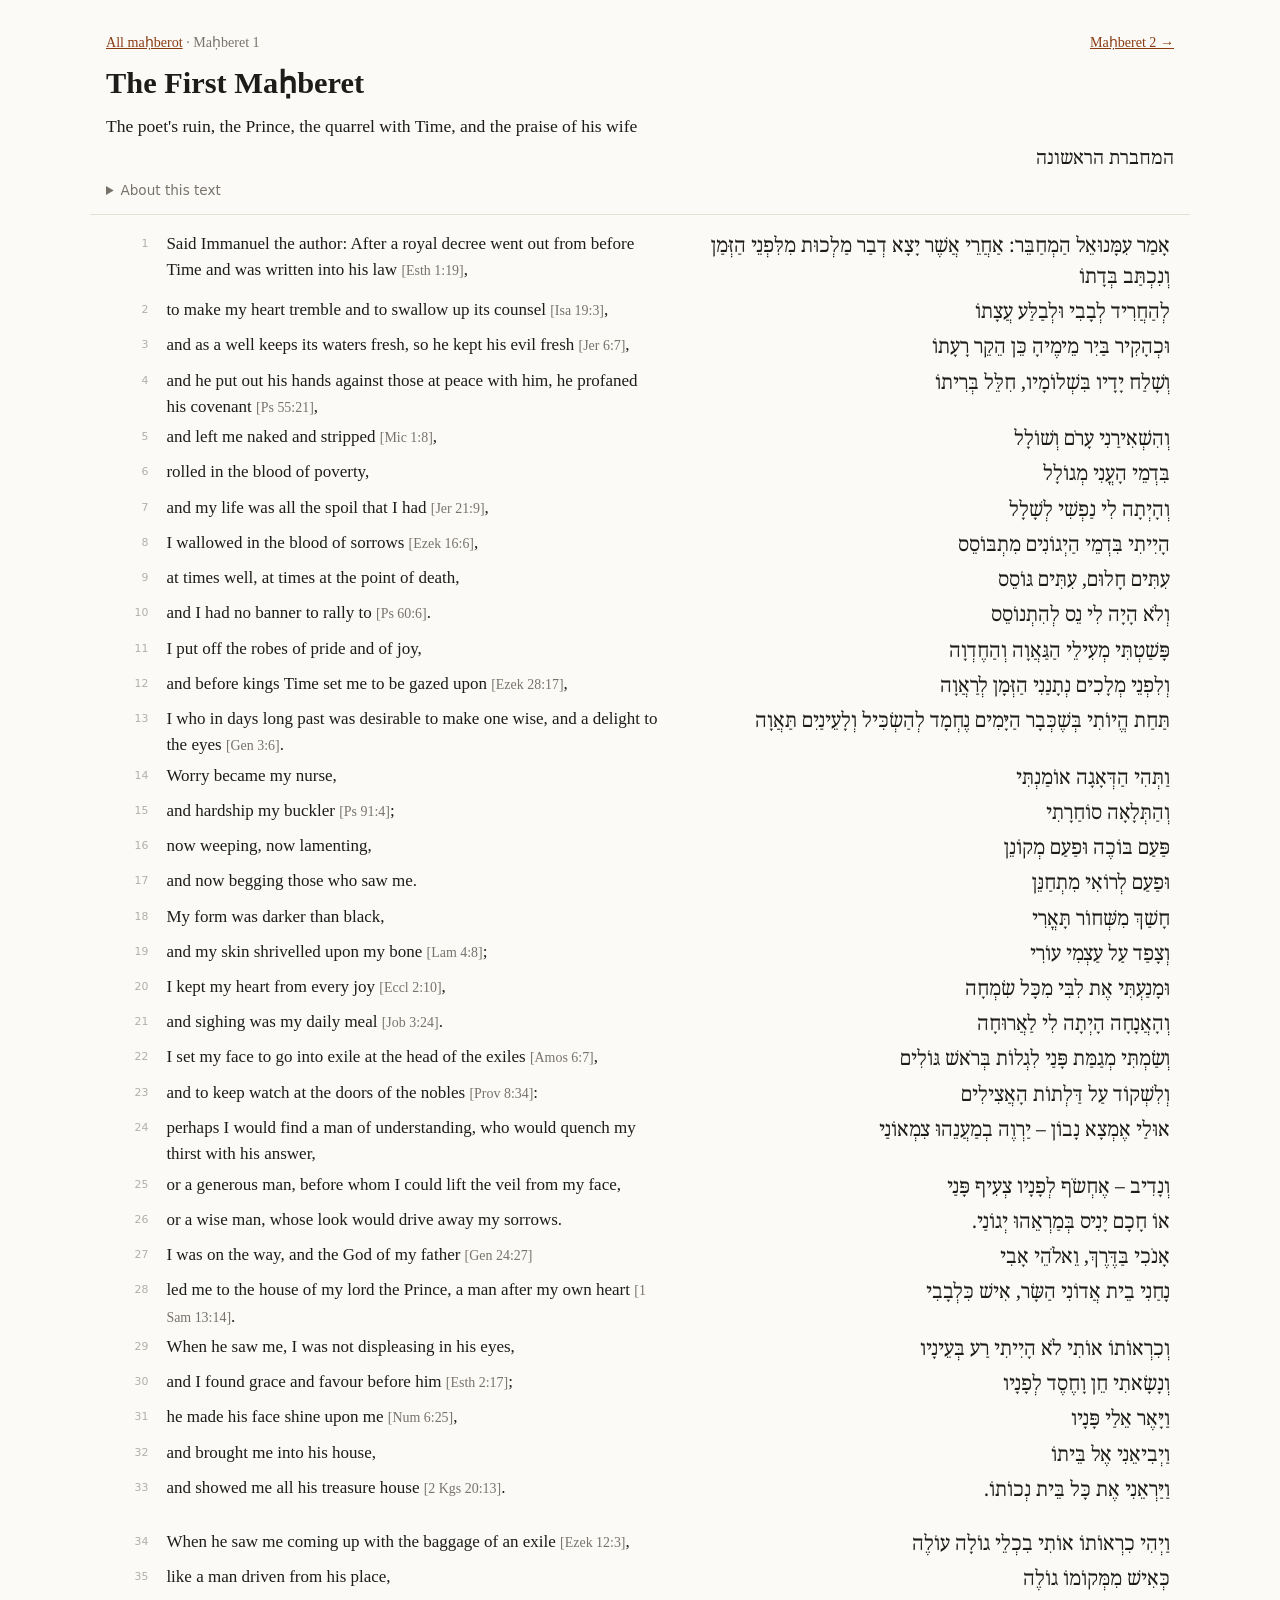
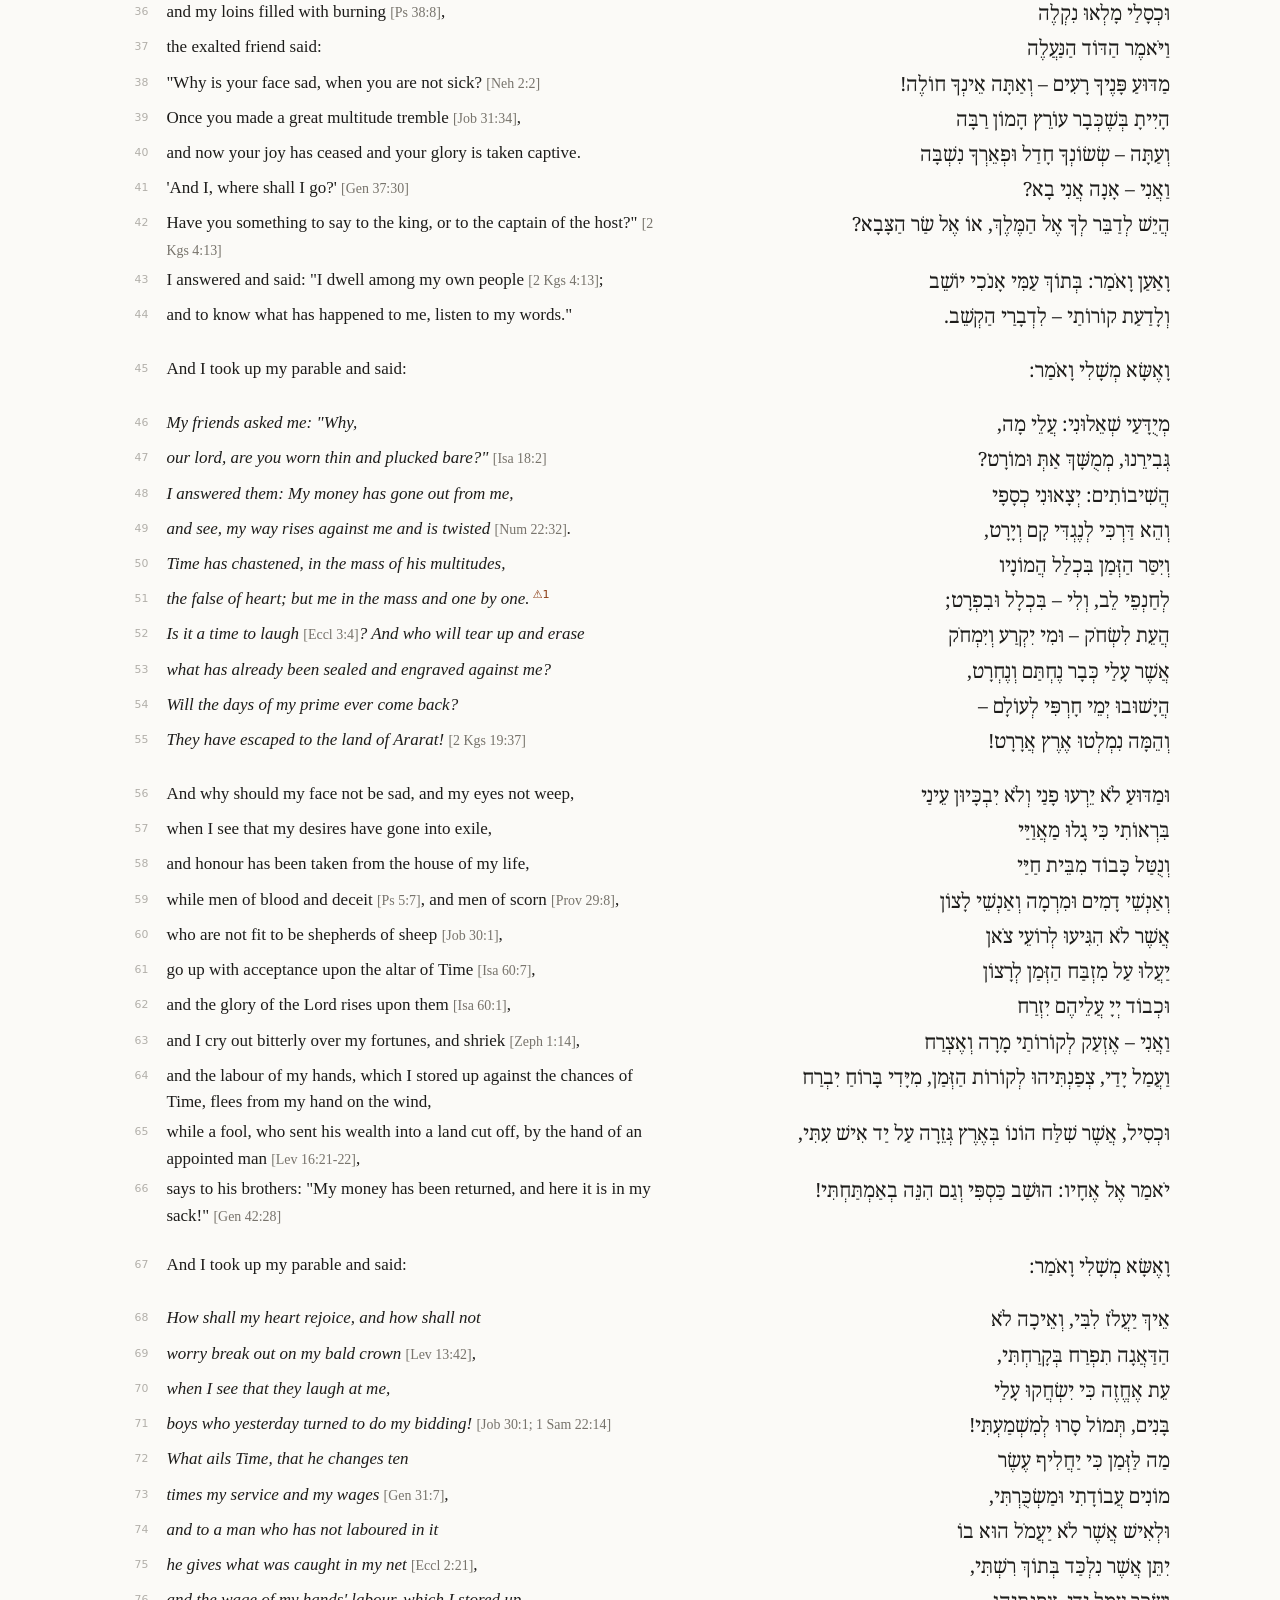
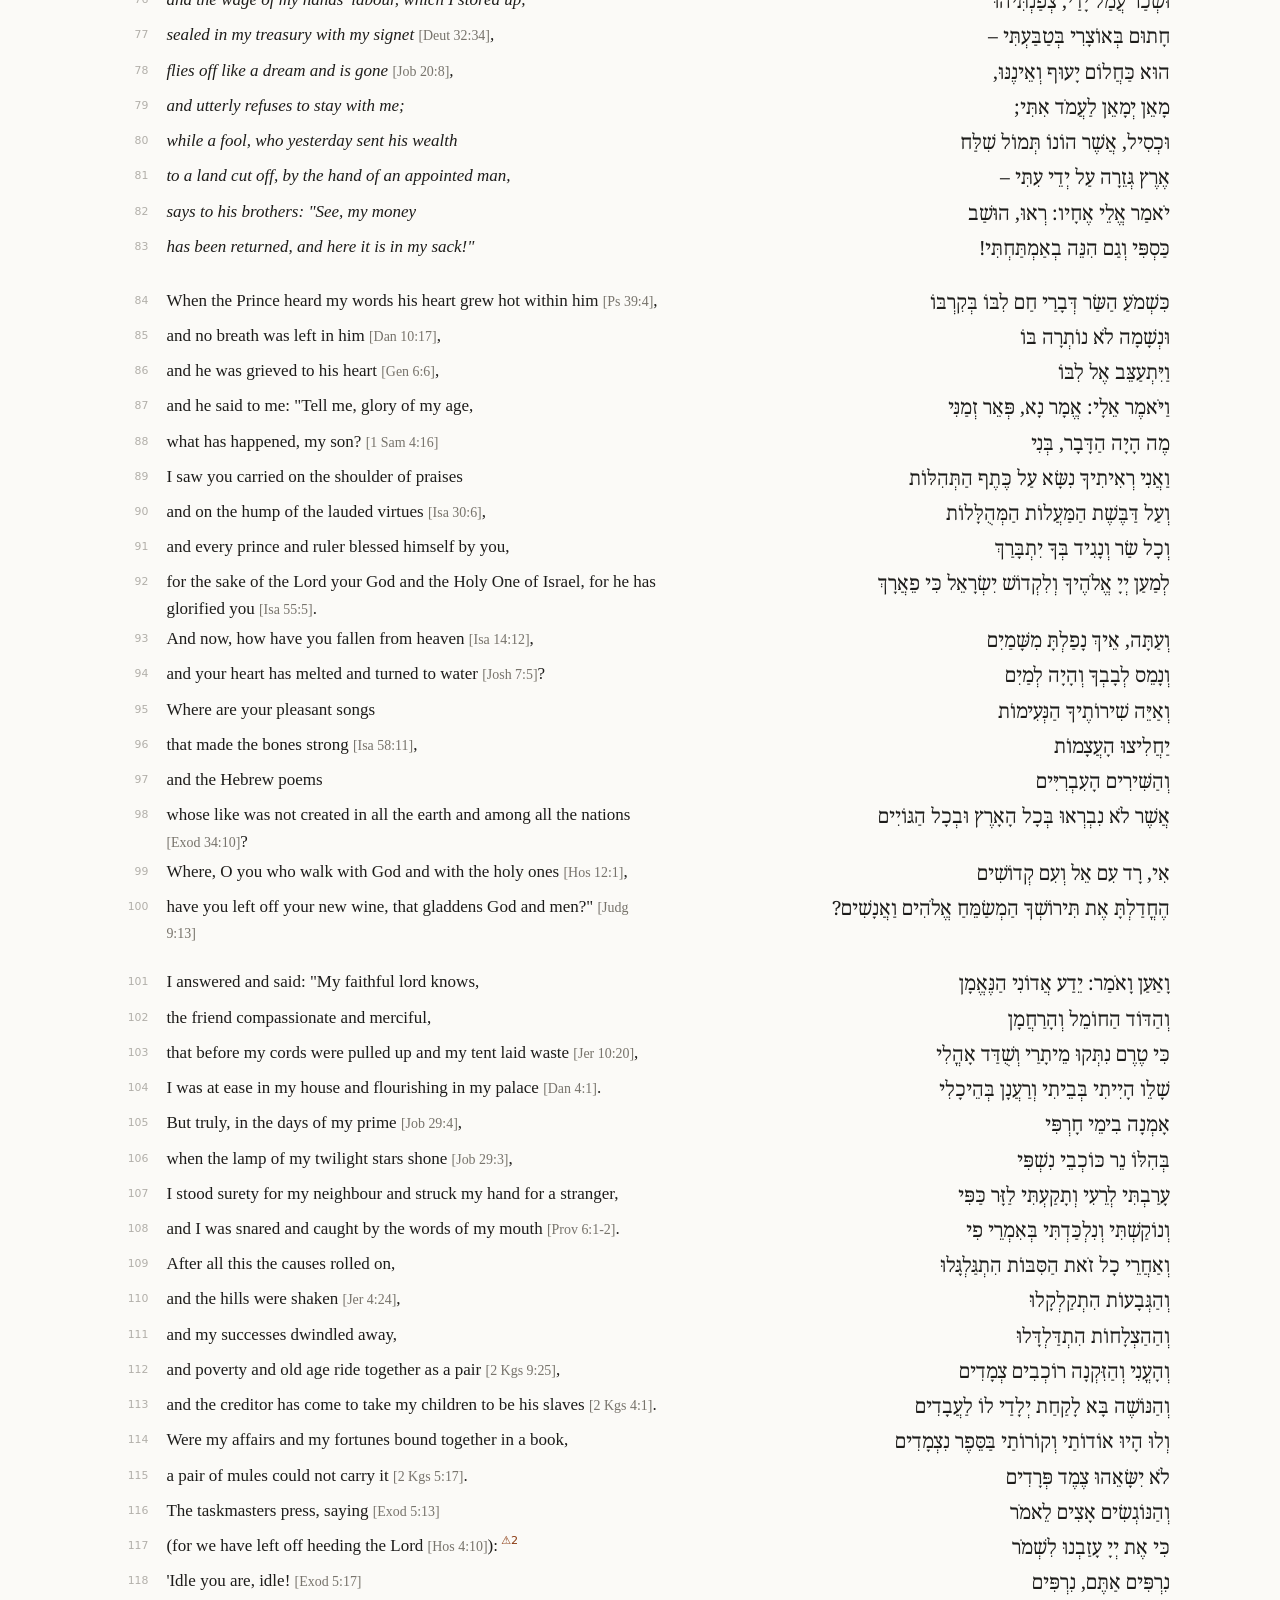
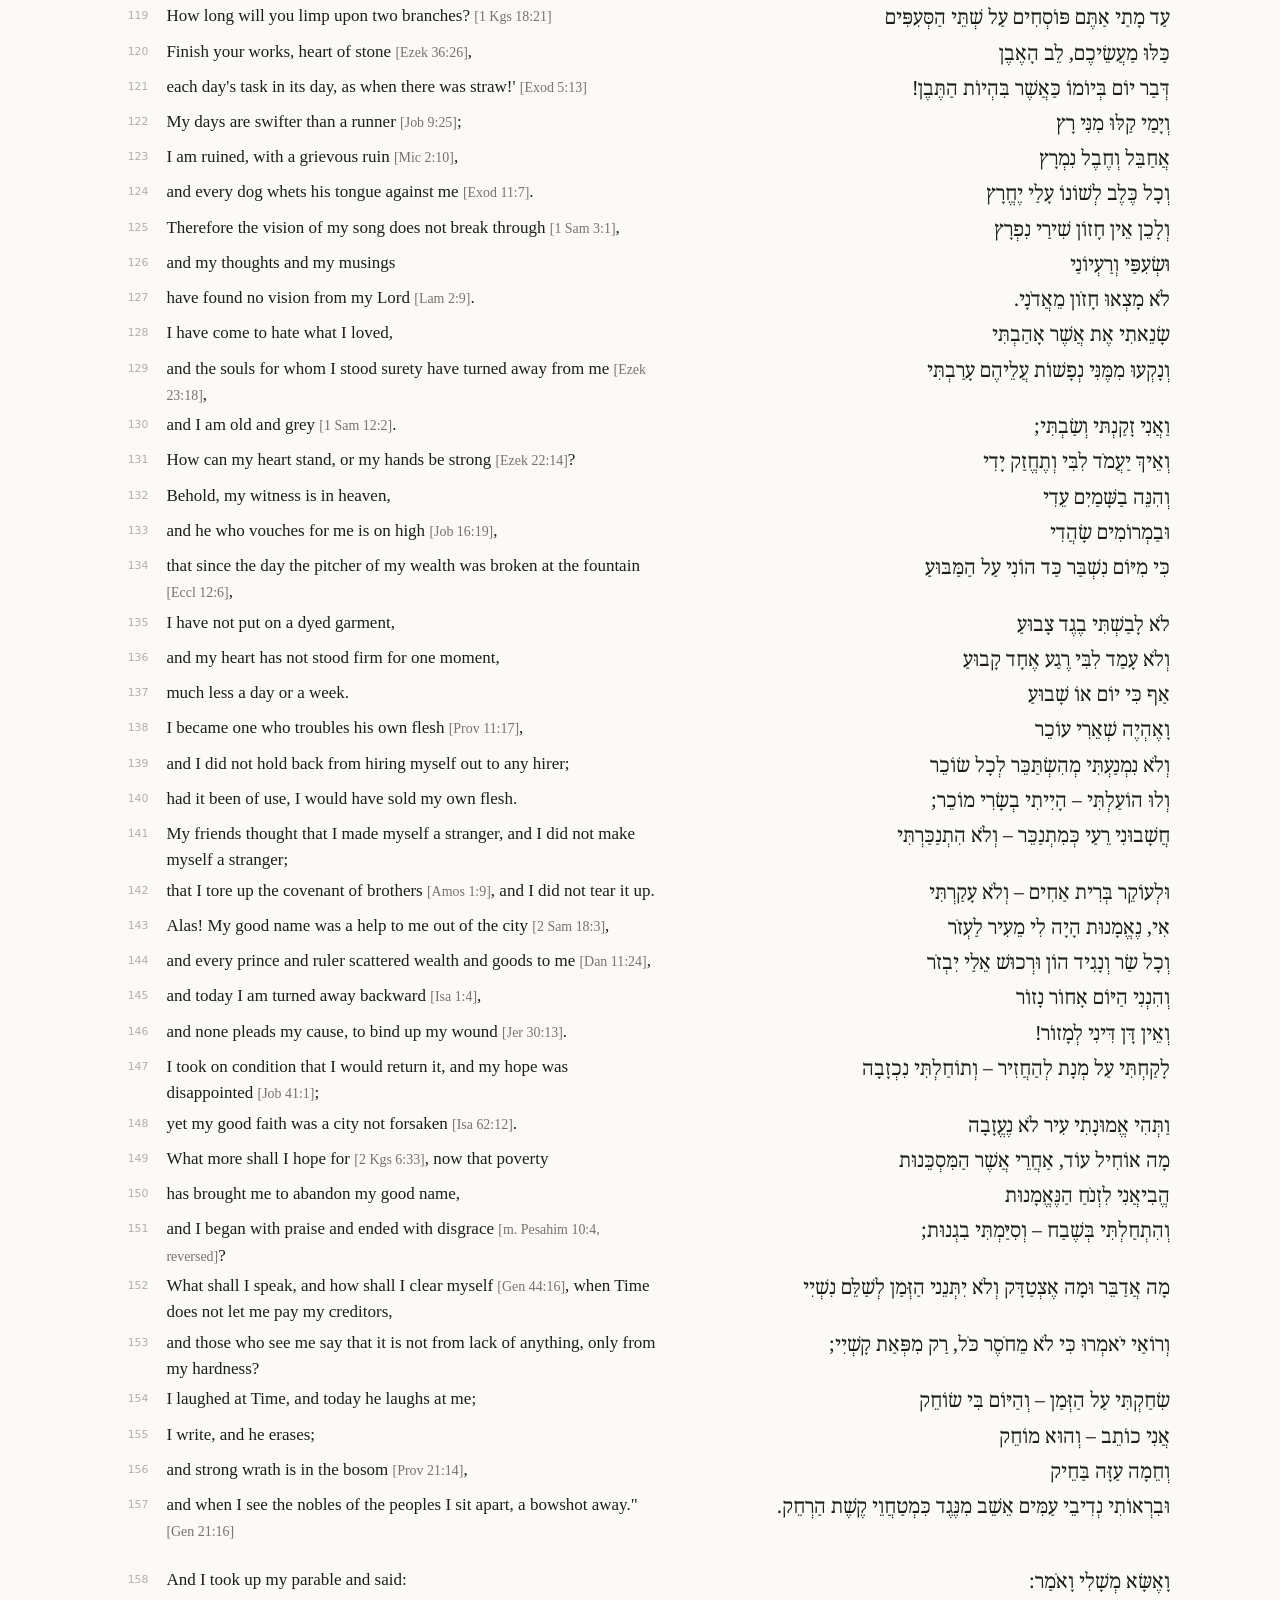
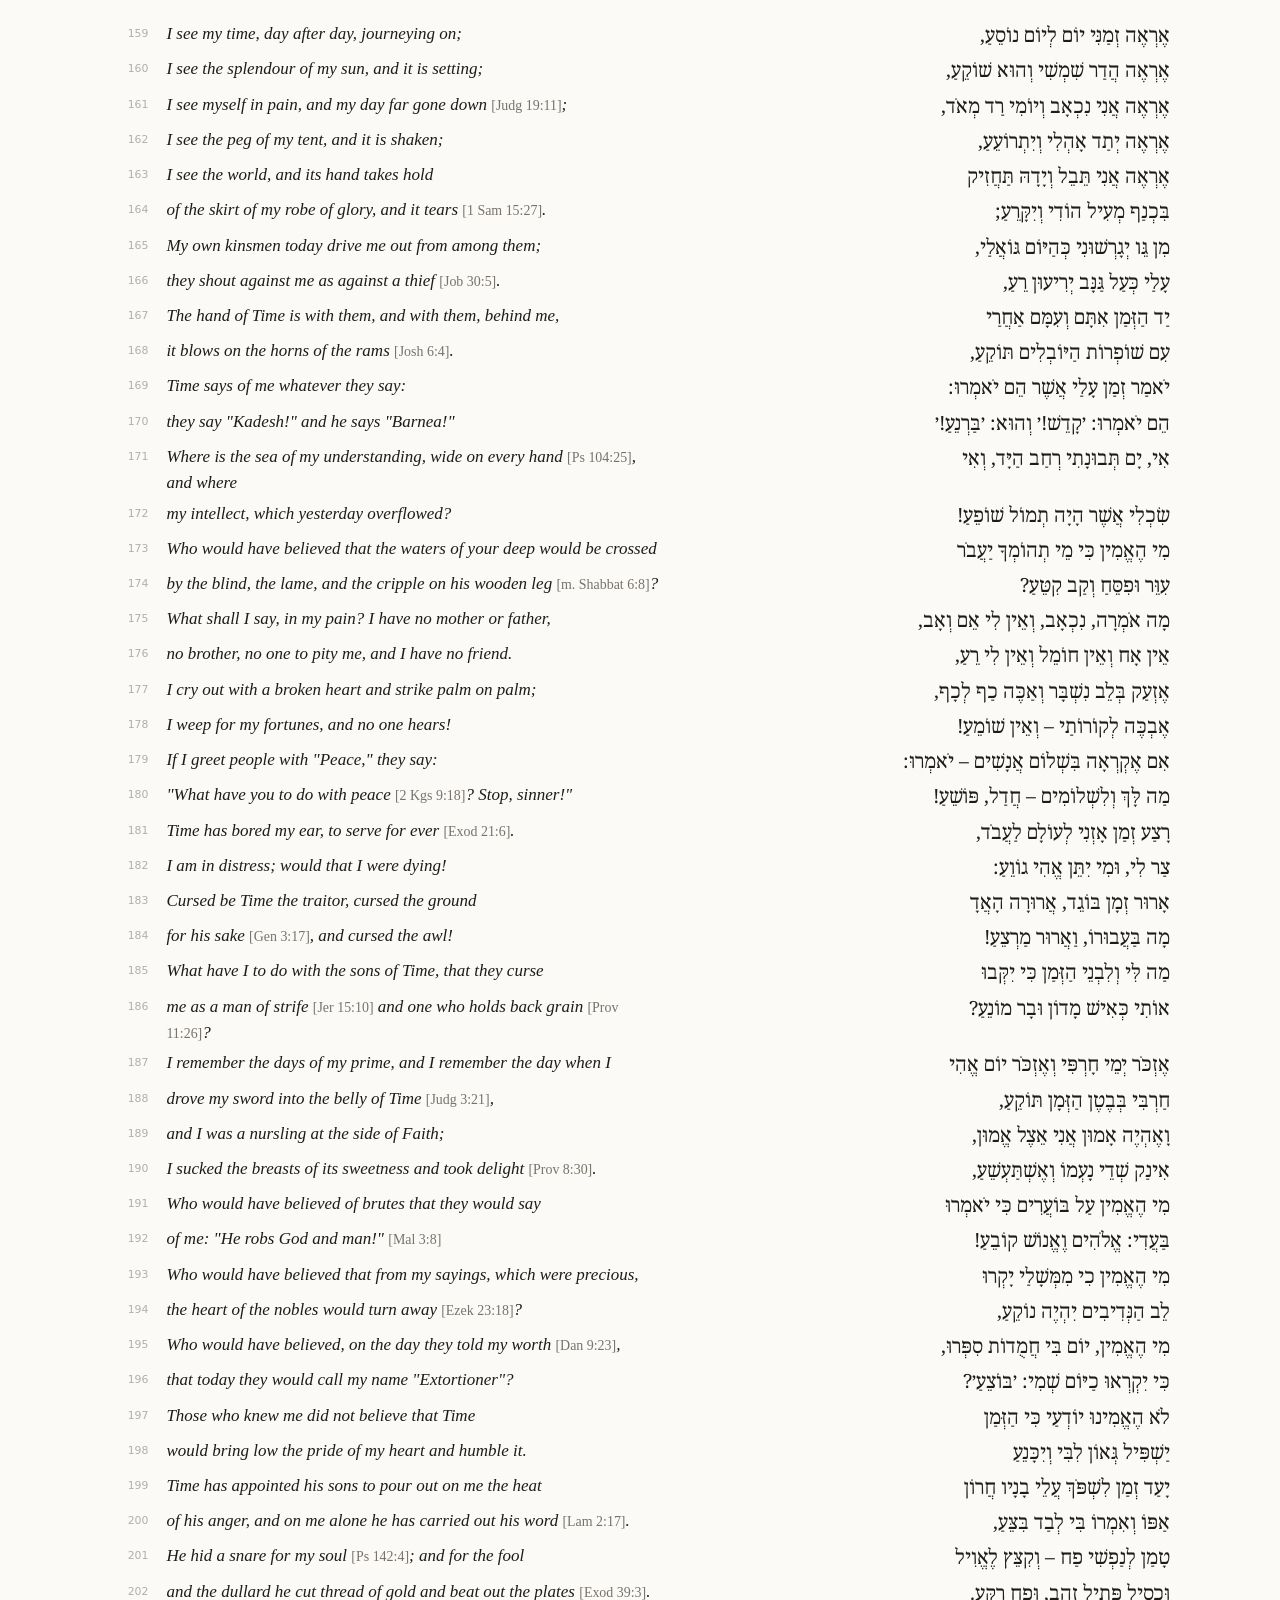
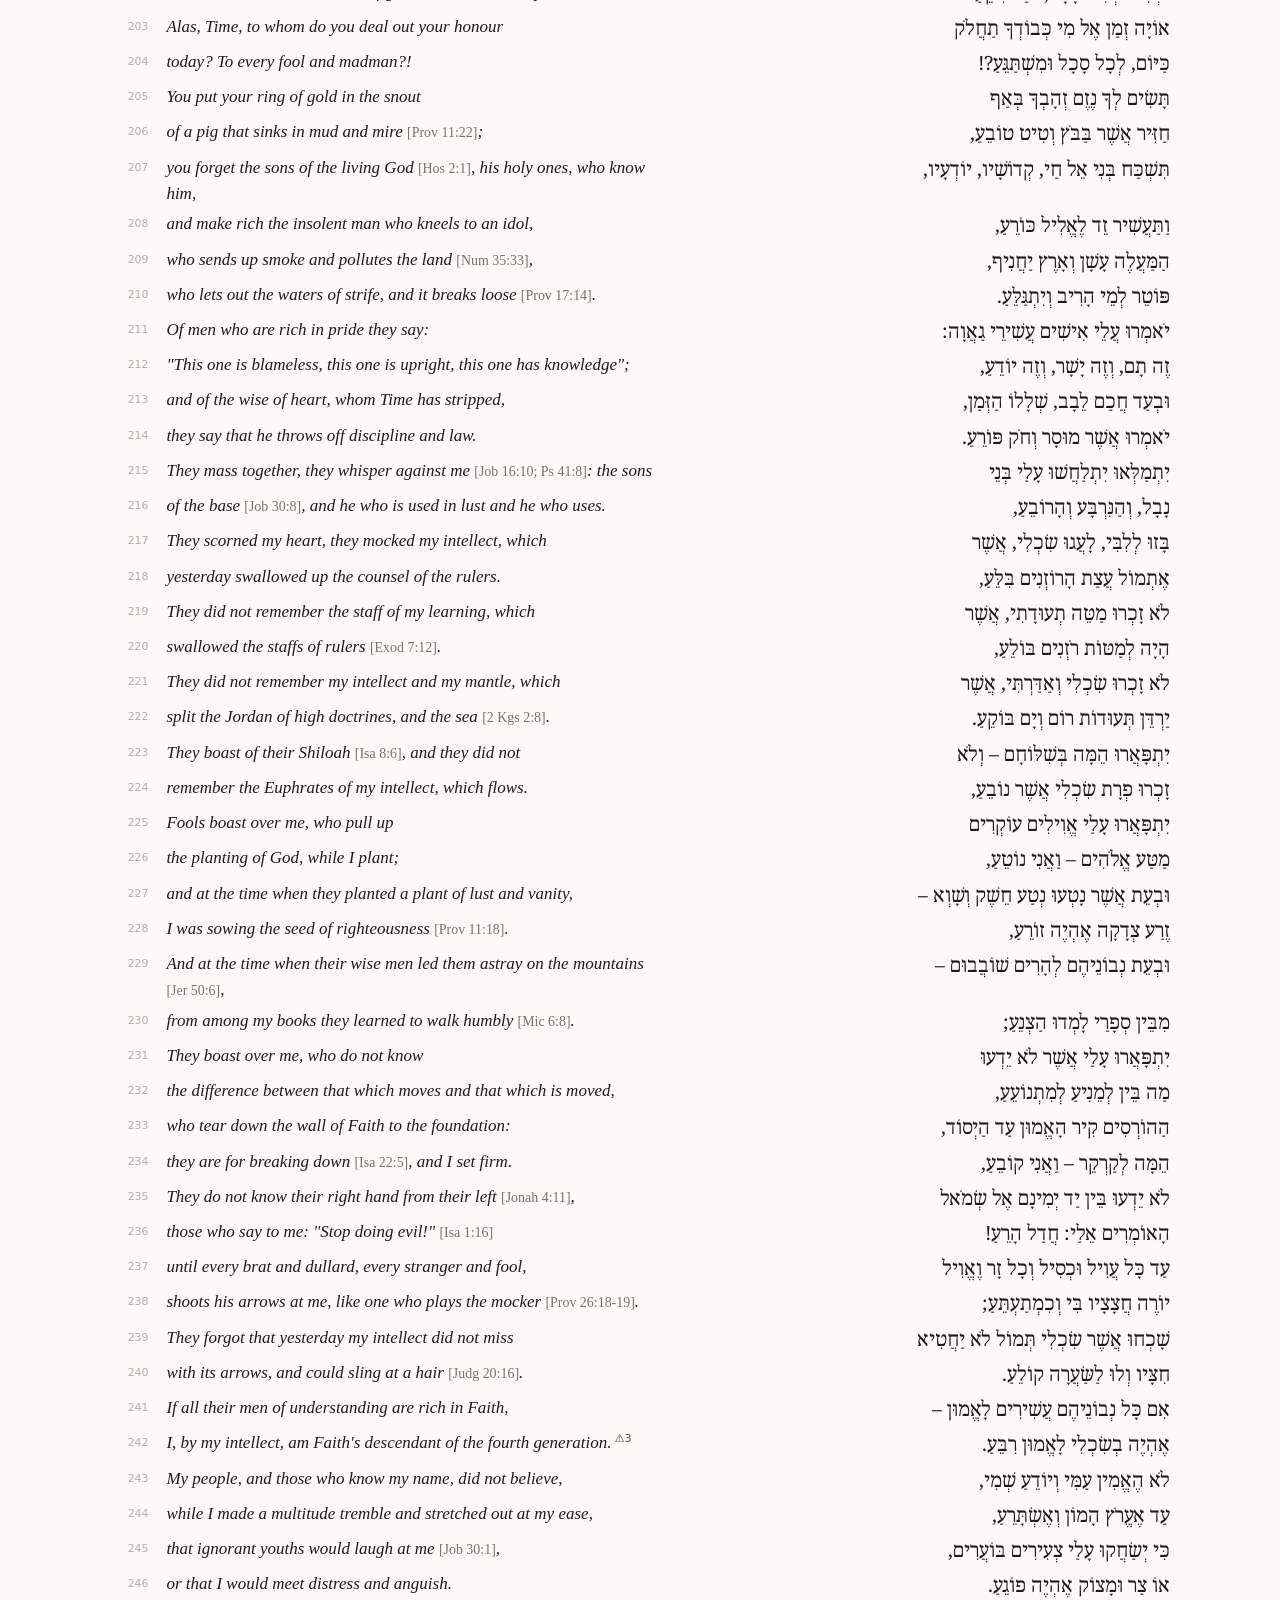
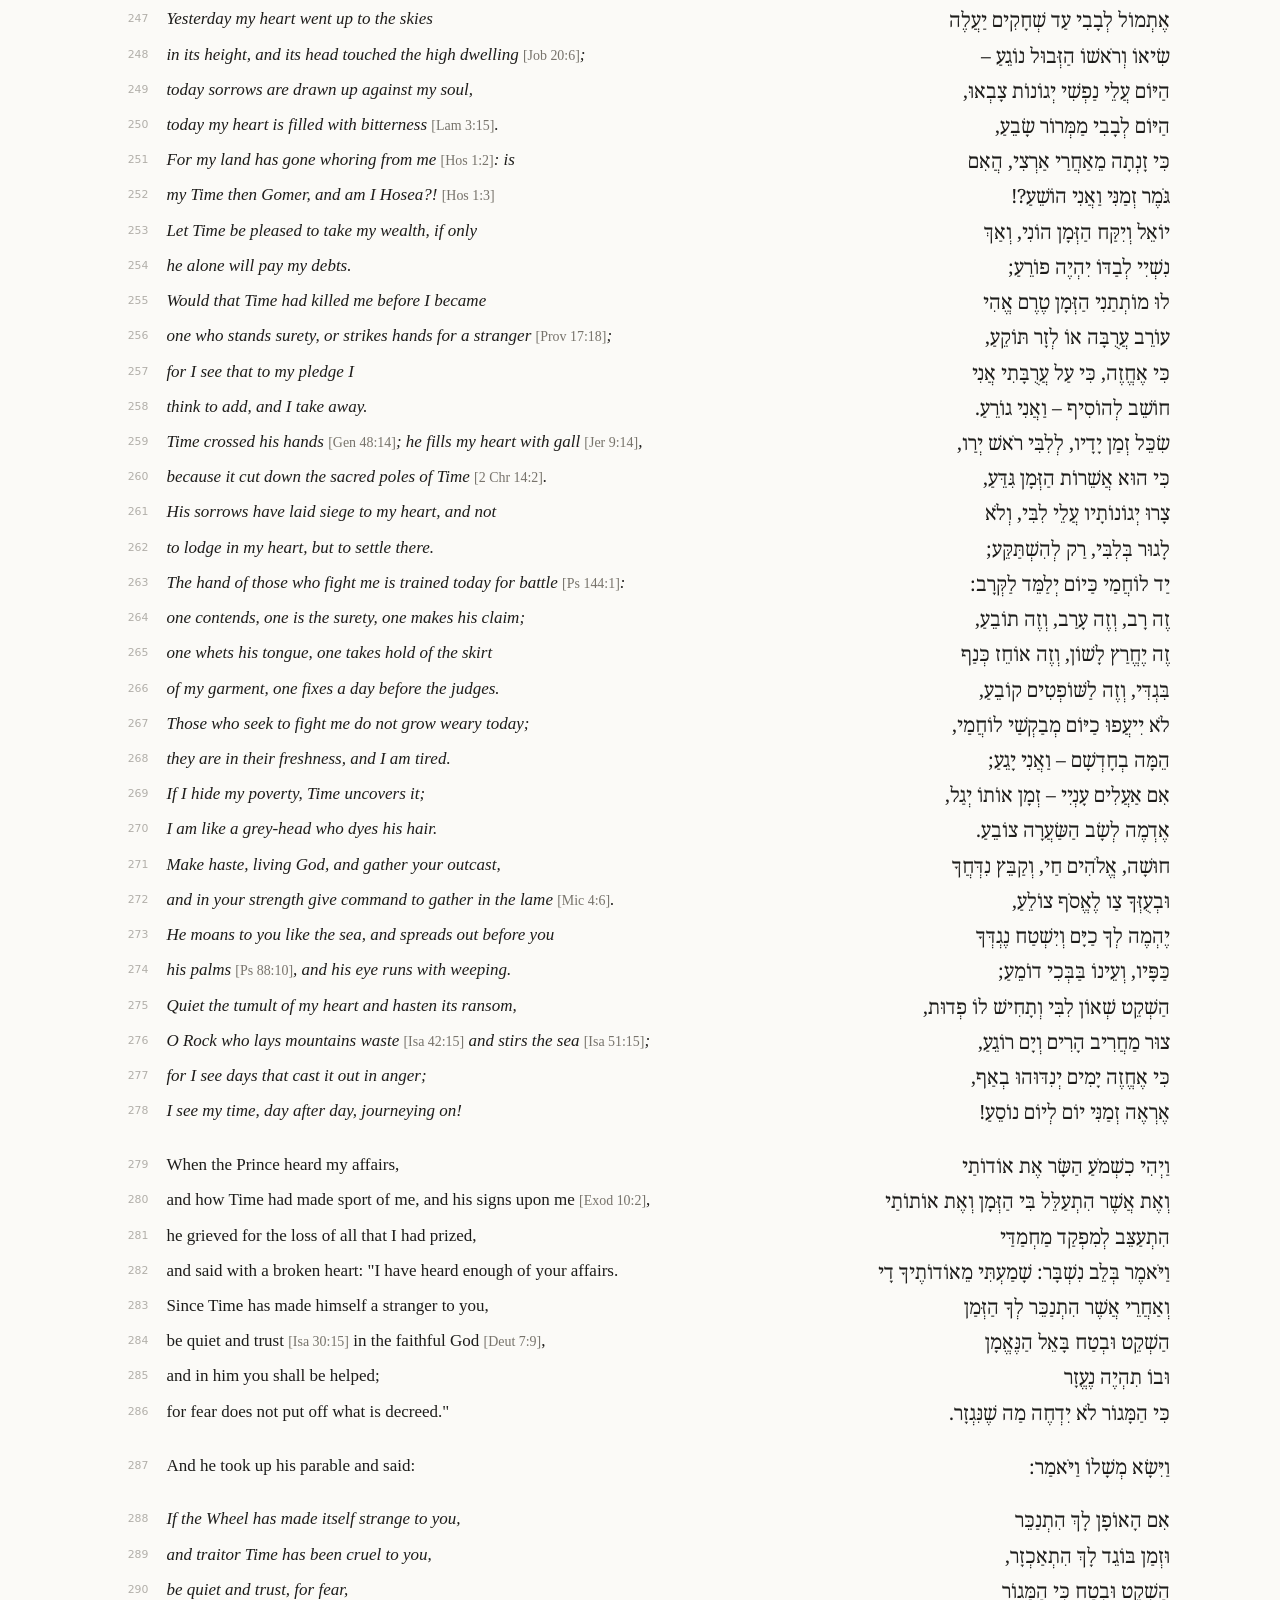
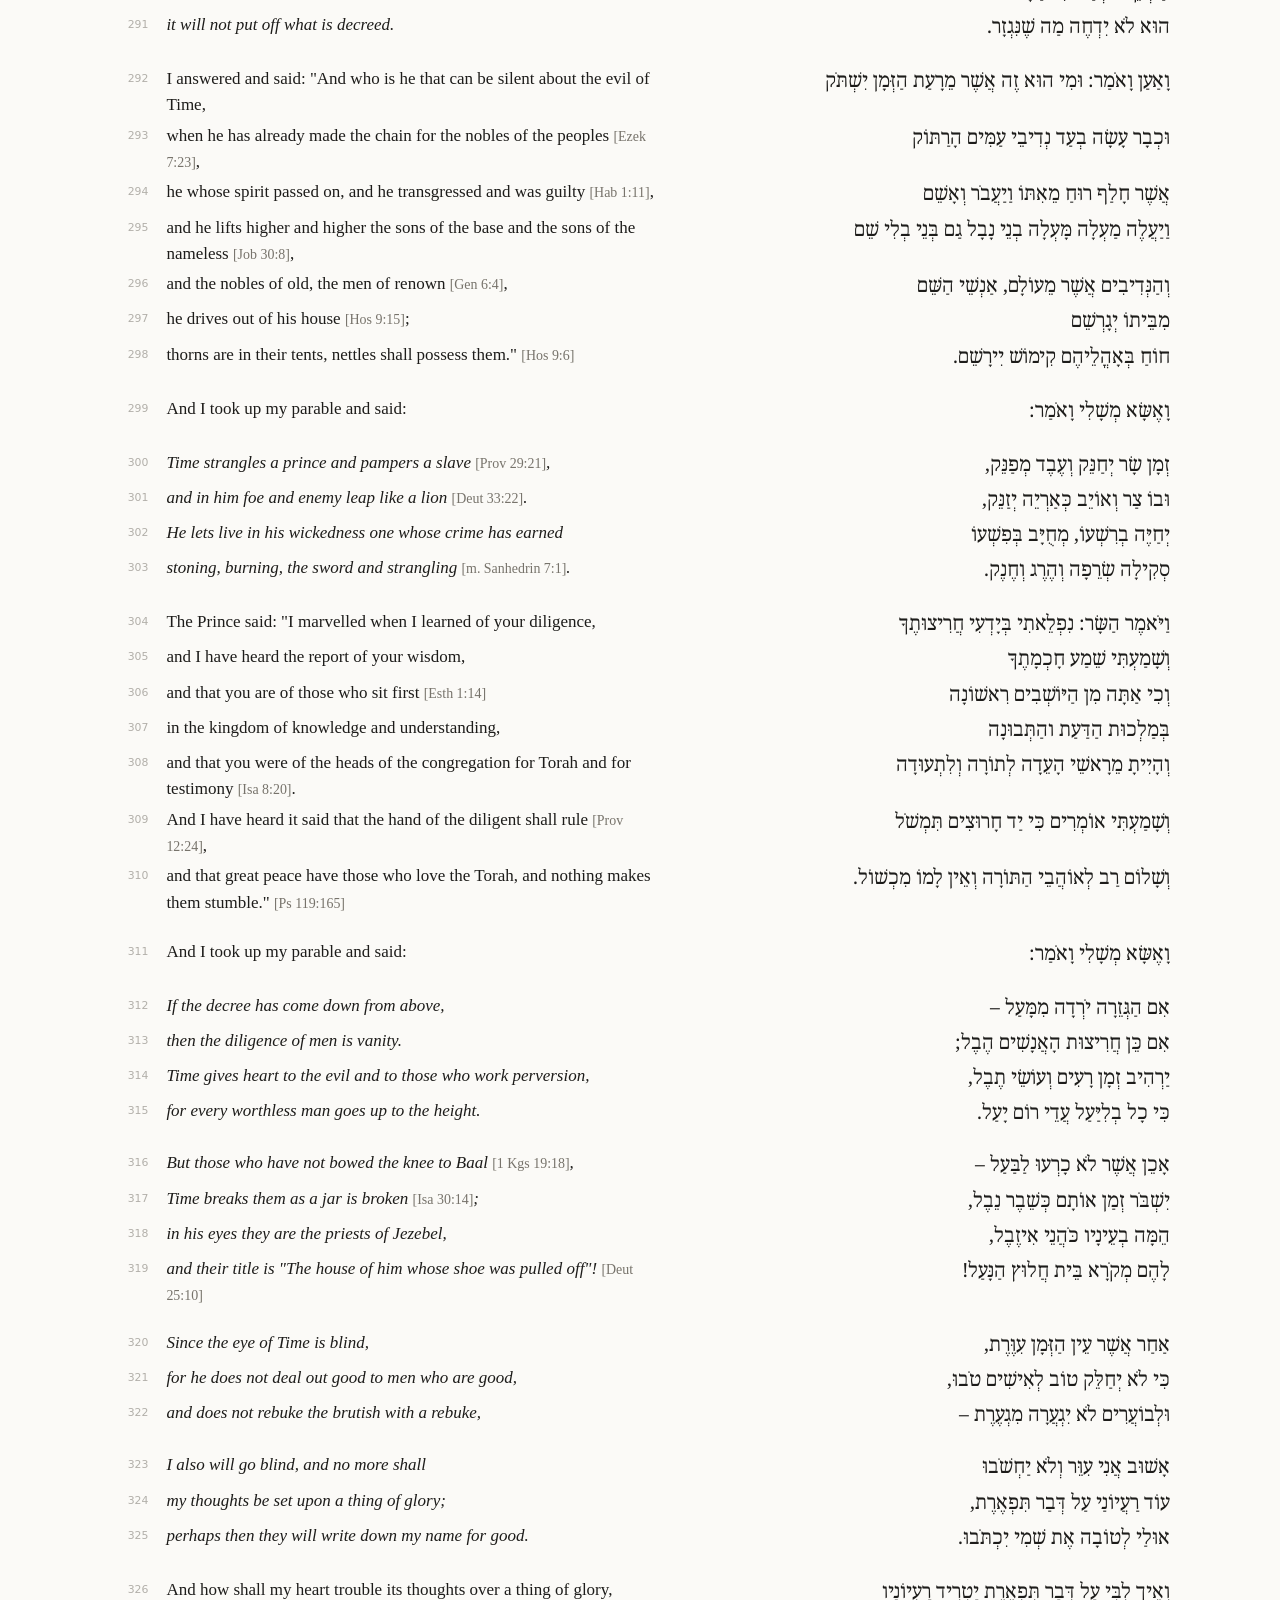
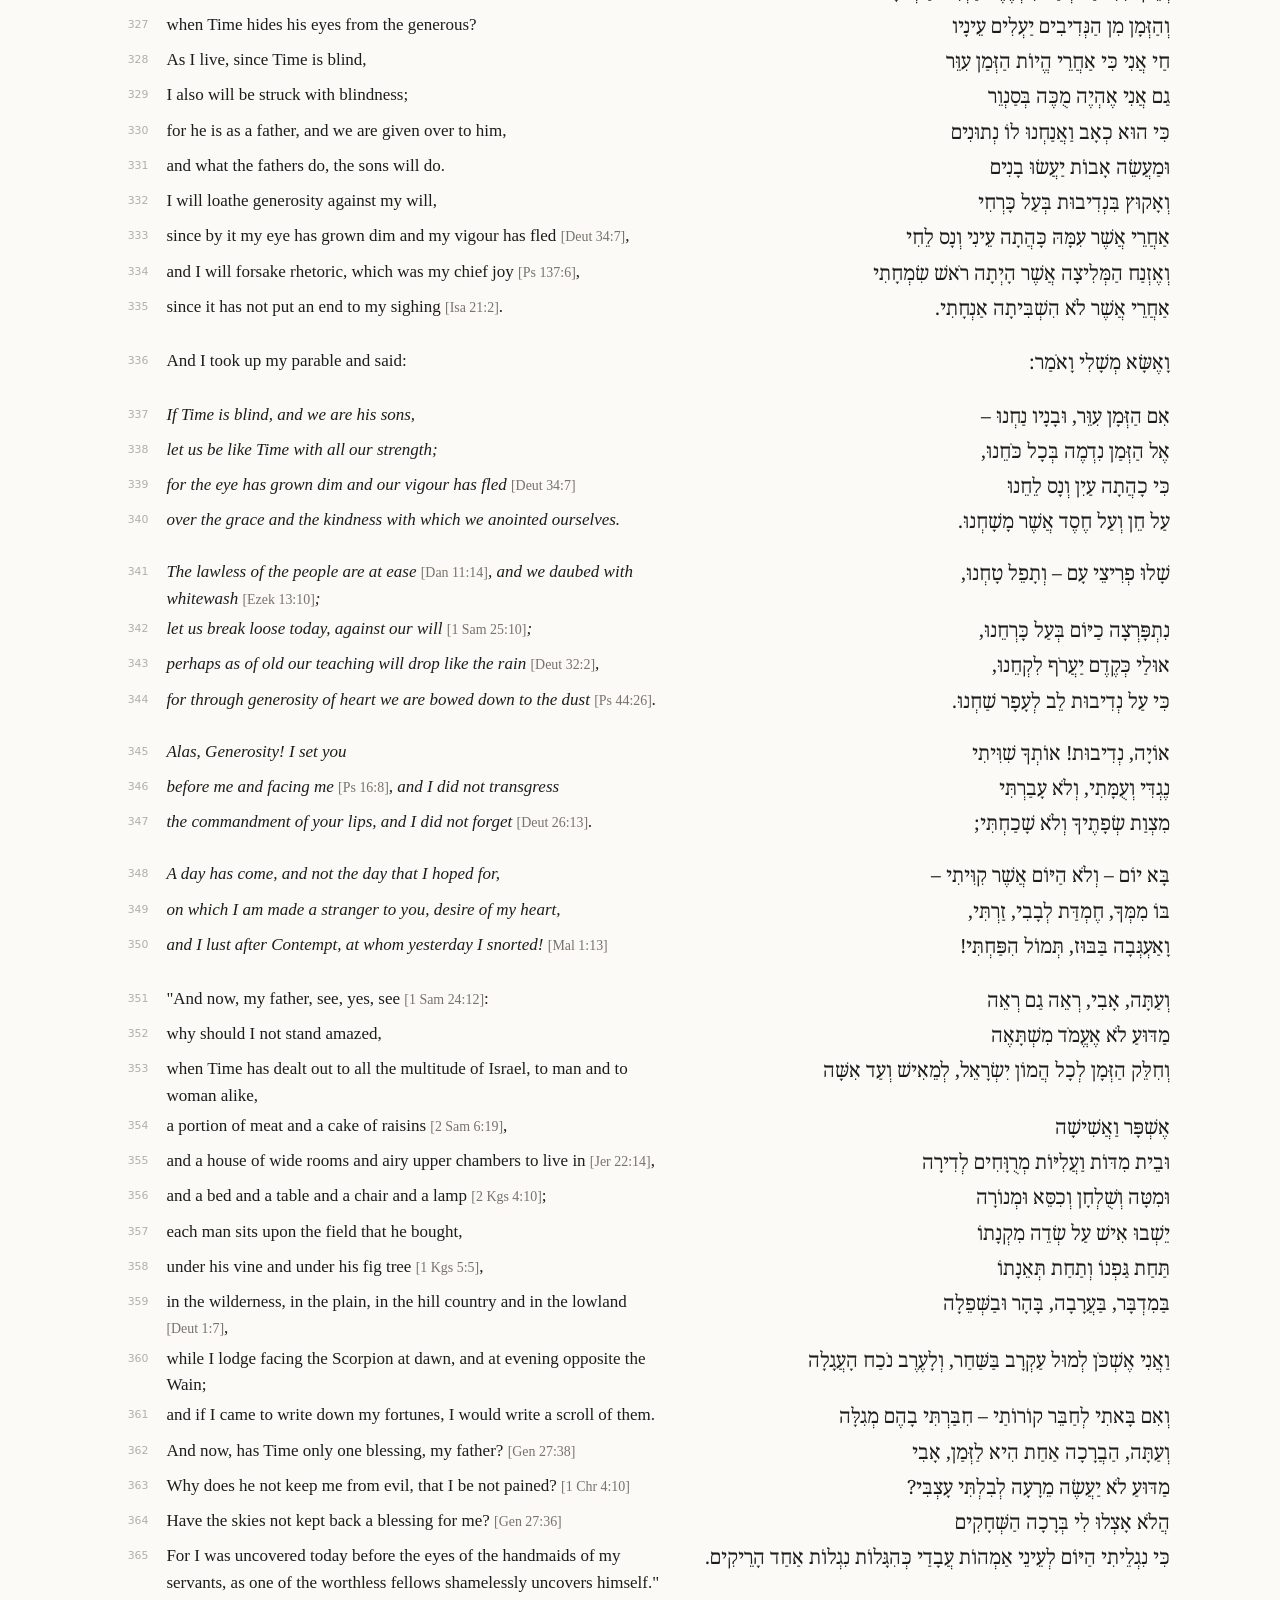
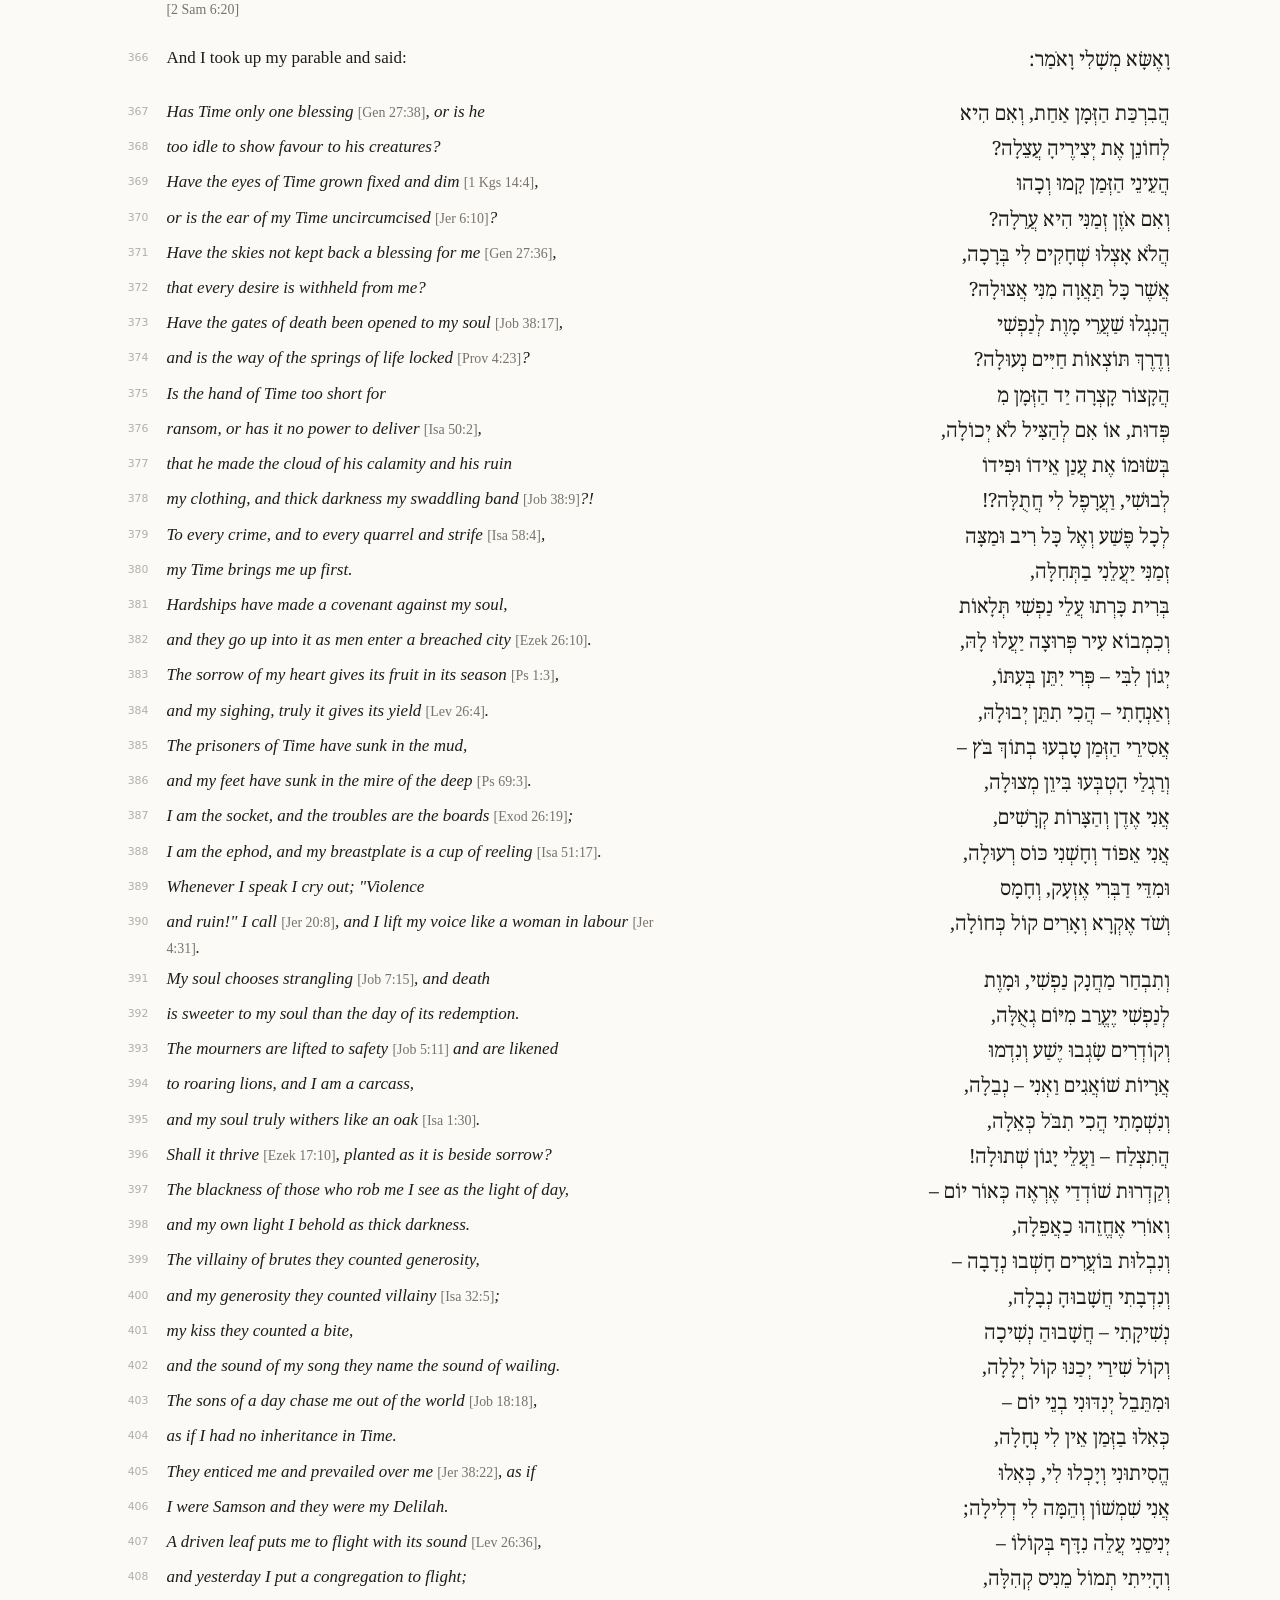
==== commit 0211b9e9: "Chapter header as in Me'or Einayim: crumb with previous/next, Hebrew title on its own line, 'About t" ====
--- a/docs/mahberet-01.html
+++ b/docs/mahberet-01.html
@@ -1,16 +1,16 @@
 <!doctype html>
 <html lang="en">
-<head>
-<meta charset="utf-8">
+<head><!--os:early--><script>(function(){try{var d=document.documentElement,L=localStorage,t=L.getItem('os-theme')||'auto';if(t==='paper'&&d.classList.contains('os-own-palette'))t='light';if(t!=='auto')d.setAttribute('data-theme',t);var m=document.createElement('meta');m.name='color-scheme';m.content=t==='dark'?'dark':t==='auto'?'light dark':'light';document.head.appendChild(m);var s=L.getItem('os-size'),h=L.getItem('os-he'),b=L.getItem('bh-size');if(s===null&&b){s=b;L.setItem('os-size',b)}if(s)d.setAttribute('data-os-size',s);var F={frank:'Frank+Ruhl+Libre:wght@400;600',david:'David+Libre:wght@400;500'};if(h){d.setAttribute('data-os-he',h);if(F[h]){var l=document.createElement('link');l.rel='stylesheet';l.setAttribute('data-os-font',F[h]);l.href='https://fonts.googleapis.com/css2?family='+F[h]+'&display=swap';document.head.appendChild(l)}}}catch(e){}})()</script><!--/os:early--><meta charset="utf-8">
 <meta name="viewport" content="width=device-width, initial-scale=1">
 <title>The First Maḥberet — Immanuel of Rome, Maḥberot</title>
 <link rel="preconnect" href="https://fonts.googleapis.com"><link rel="preconnect" href="https://fonts.gstatic.com" crossorigin>
 <link href="https://fonts.googleapis.com/css2?family=Noto+Serif+Hebrew:wght@400;600&display=swap" rel="stylesheet">
-<link rel="stylesheet" href="style.css?v=daaf59c9">
+<link rel="stylesheet" href="style.css?v=dca1462c">
 <script>var osT=localStorage.getItem('os-theme');osT&&osT!='auto'&&document.documentElement.setAttribute('data-theme',osT)</script>
 <link rel="stylesheet" href="/assets/os.css">
 <script src="/assets/os.js" defer></script>
 <!--os:seo-->
+<link rel="stylesheet" href="https://fonts.googleapis.com/css2?family=Noto+Serif:ital,wght@0,400;0,600;1,400&family=Noto+Serif+Hebrew:wght@400;600&display=swap">
 <meta name="description" content="The poet&#x27;s ruin, the Prince, the quarrel with Time, and the praise of his wife">
 <link rel="canonical" href="https://openseforim.org/immanuel/mahberet-01.html">
 <meta property="og:title" content="The First Maḥberet — Immanuel of Rome, Maḥberot">
@@ -25,17 +25,29 @@
 <link rel="icon" href="/favicon.svg" type="image/svg+xml">
 <link rel="icon" href="/favicon.ico" sizes="any">
 <link rel="apple-touch-icon" href="/apple-touch-icon.png">
+<meta name="citation_title" content="Immanuel of Rome, Maḥberot: The First Maḥberet">
+<meta name="citation_author" content="Immanuel of Rome">
+<meta name="citation_author" content="Brand, Ezra">
+<meta name="citation_publication_date" content="2026">
+<meta name="citation_publisher" content="Open Seforim">
+<meta name="citation_language" content="en">
+<meta name="citation_public_url" content="https://openseforim.org/immanuel/mahberet-01.html">
+<meta name="citation_doi" content="10.5281/zenodo.24458133">
 <!--/os:seo-->
 </head>
 <body>
-<header>
-<p class="crumb"><a href="index.html">Immanuel of Rome, <i>Maḥberot</i></a></p>
+<header class="chapter">
+<nav class="crumb" aria-label="Maḥberot"><span><a href="index.html">All maḥberot</a> · Maḥberet 1</span><span class="pn"><a href="mahberet-02.html" rel="next">Maḥberet 2 →</a></span></nav>
 <h1>The First Maḥberet</h1>
-<p class="sub">The poet&#x27;s ruin, the Prince, the quarrel with Time, and the praise of his wife · <span lang="he" dir="rtl">המחברת הראשונה</span></p>
+<p class="sub">The poet&#x27;s ruin, the Prince, the quarrel with Time, and the praise of his wife</p>
+<p class="sub-he" lang="he" dir="rtl">המחברת הראשונה</p>
+<details class="about"><summary>About this text</summary>
 <p class="meta">1212 lines. One row is one rhyme unit of the Hebrew rhymed prose, or one line of verse.
 References in <span class="ref">[gray brackets]</span> are the translator's identifications.
 <a class="warn" href="#notes">⚠</a> marks an uncertain rendering.
+Fixed links: <code>#l12</code> is line 12 (its number).
 Hebrew text: <a href="https://benyehuda.org/read/36886">Project Ben-Yehuda</a>, from the edition of Dov Yarden (1957).</p>
+</details>
 </header>
 <main>
 <section class="blk prose">
@@ -2032,7 +2044,7 @@
 <li id="n8"><a href="#r8">⚠8</a> <span lang="he" dir="rtl" class="he-inline">כִּי לֹא כְבַת נַעֲוָה ... אִשְׁתִּי רְאוּיָה אֶל גְּבִיר בֶּן עַוְלָה</span> — The syntax of these two lines is hard. Sense taken: my wife is not a woman who deserves a wicked husband, therefore I made myself wise.</li>
 <li id="n9"><a href="#r9">⚠9</a> <span lang="he" dir="rtl" class="he-inline">לוֹ יָאֲתָה מִשֹּׁמְרִים לַבֹּקֶר</span> — Literally "to him it is fitting, more than watchmen for the morning". The subject (the wife, or the marriage) is supplied.</li>
 </ul>
-<p><a href="index.html">All maḥberot</a></p>
+<nav class="crumb foot" aria-label="Maḥberot"><span><a href="index.html">All maḥberot</a></span><span class="pn"><a href="mahberet-02.html" rel="next">Maḥberet 2 →</a></span></nav>
 </footer>
 </body>
 </html>
--- a/docs/style.css
+++ b/docs/style.css
@@ -13,7 +13,7 @@
 h1 { font-size: 1.9rem; margin: .2em 0 .1em; }
 h2 { font-size: 1.25rem; margin: 1.8em 0 .5em; }
 a { color: var(--accent); }
-.crumb, .meta, .sub { margin: .3em 0; }
+.crumb, .meta, .sub, .sub-he { margin: .3em 0; }
 .crumb, .meta { font-size: .88rem; color: var(--muted); }
 .sub { font-size: 1.1rem; }
 main { padding-top: 14px; padding-bottom: 40px; }
@@ -57,3 +57,16 @@
   .row .he { order: -1; }
   .row .en { margin-top: 2px; }
 }
+
+/* chapter header, the same as in the Me'or Einayim and Taḥkemoni readers */
+nav.crumb { display: flex; flex-wrap: wrap; justify-content: space-between; gap: .2rem 1rem; }
+nav.crumb .pn a { margin-left: .8rem; }
+nav.crumb.foot { margin: 1.4em 0 0; }
+.sub-he { font-family: "Noto Serif Hebrew", serif; font-size: 1.15rem; text-align: right; color: var(--fg); }
+details.about { margin: .5em 0 .2em; }
+details.about summary { cursor: pointer; color: var(--muted); font: .85rem system-ui, sans-serif; }
+details.about summary:hover { color: var(--accent); }
+details.about[open] summary { margin-bottom: .3em; }
+@media (max-width: 720px) {
+  nav.crumb .pn a { margin-left: 0; margin-right: .8rem; }
+}
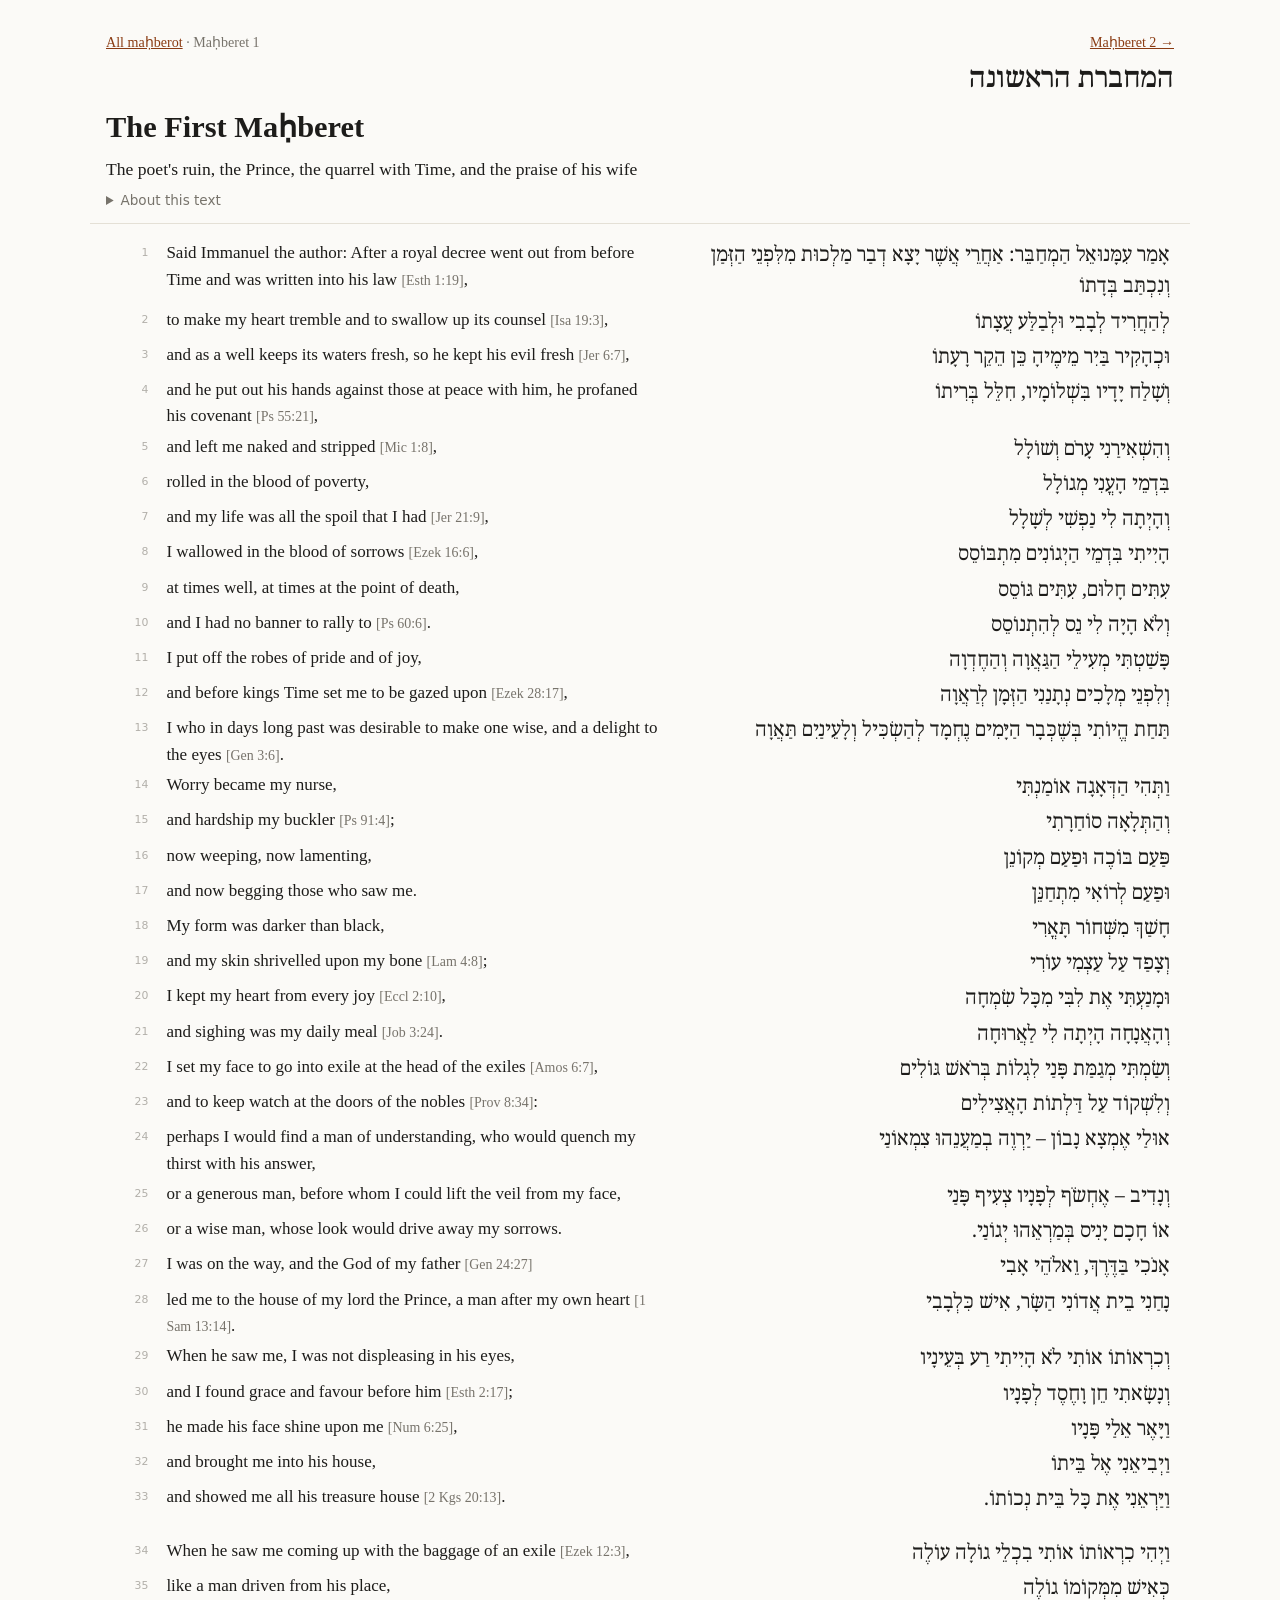
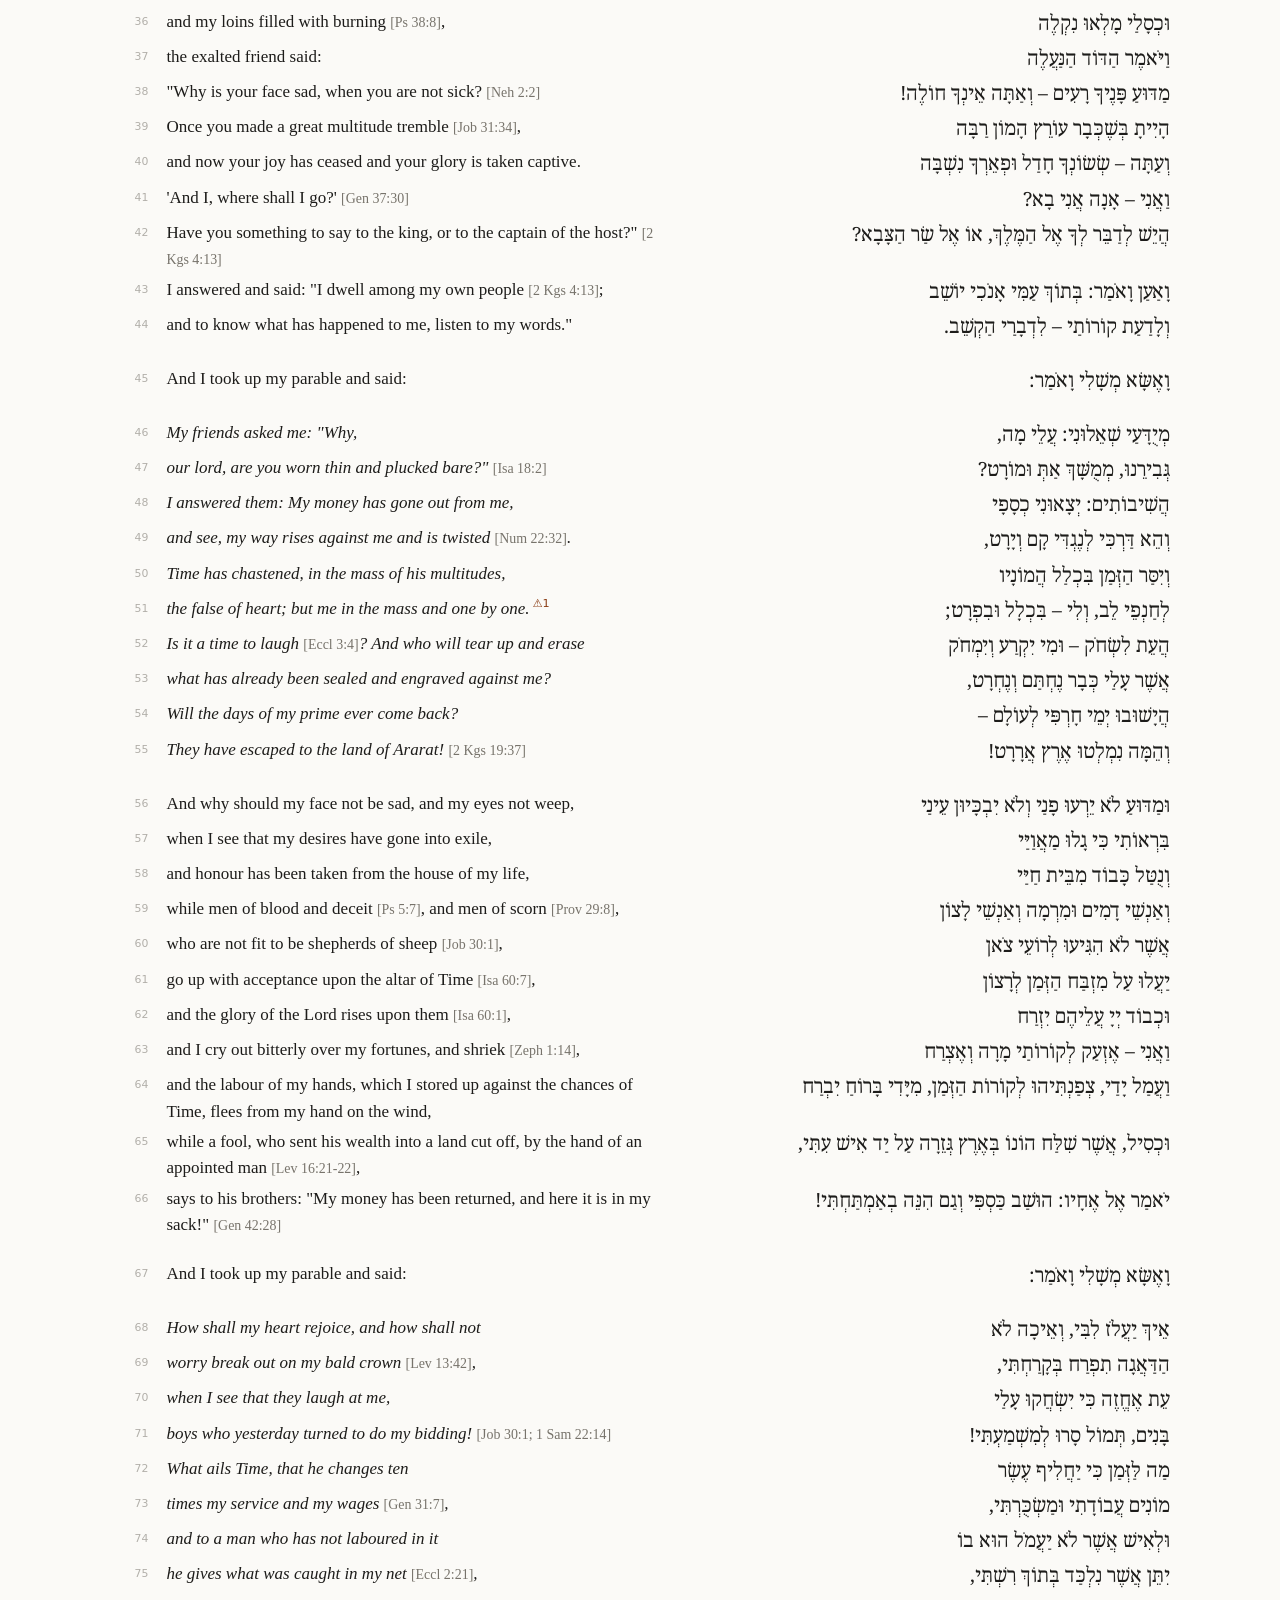
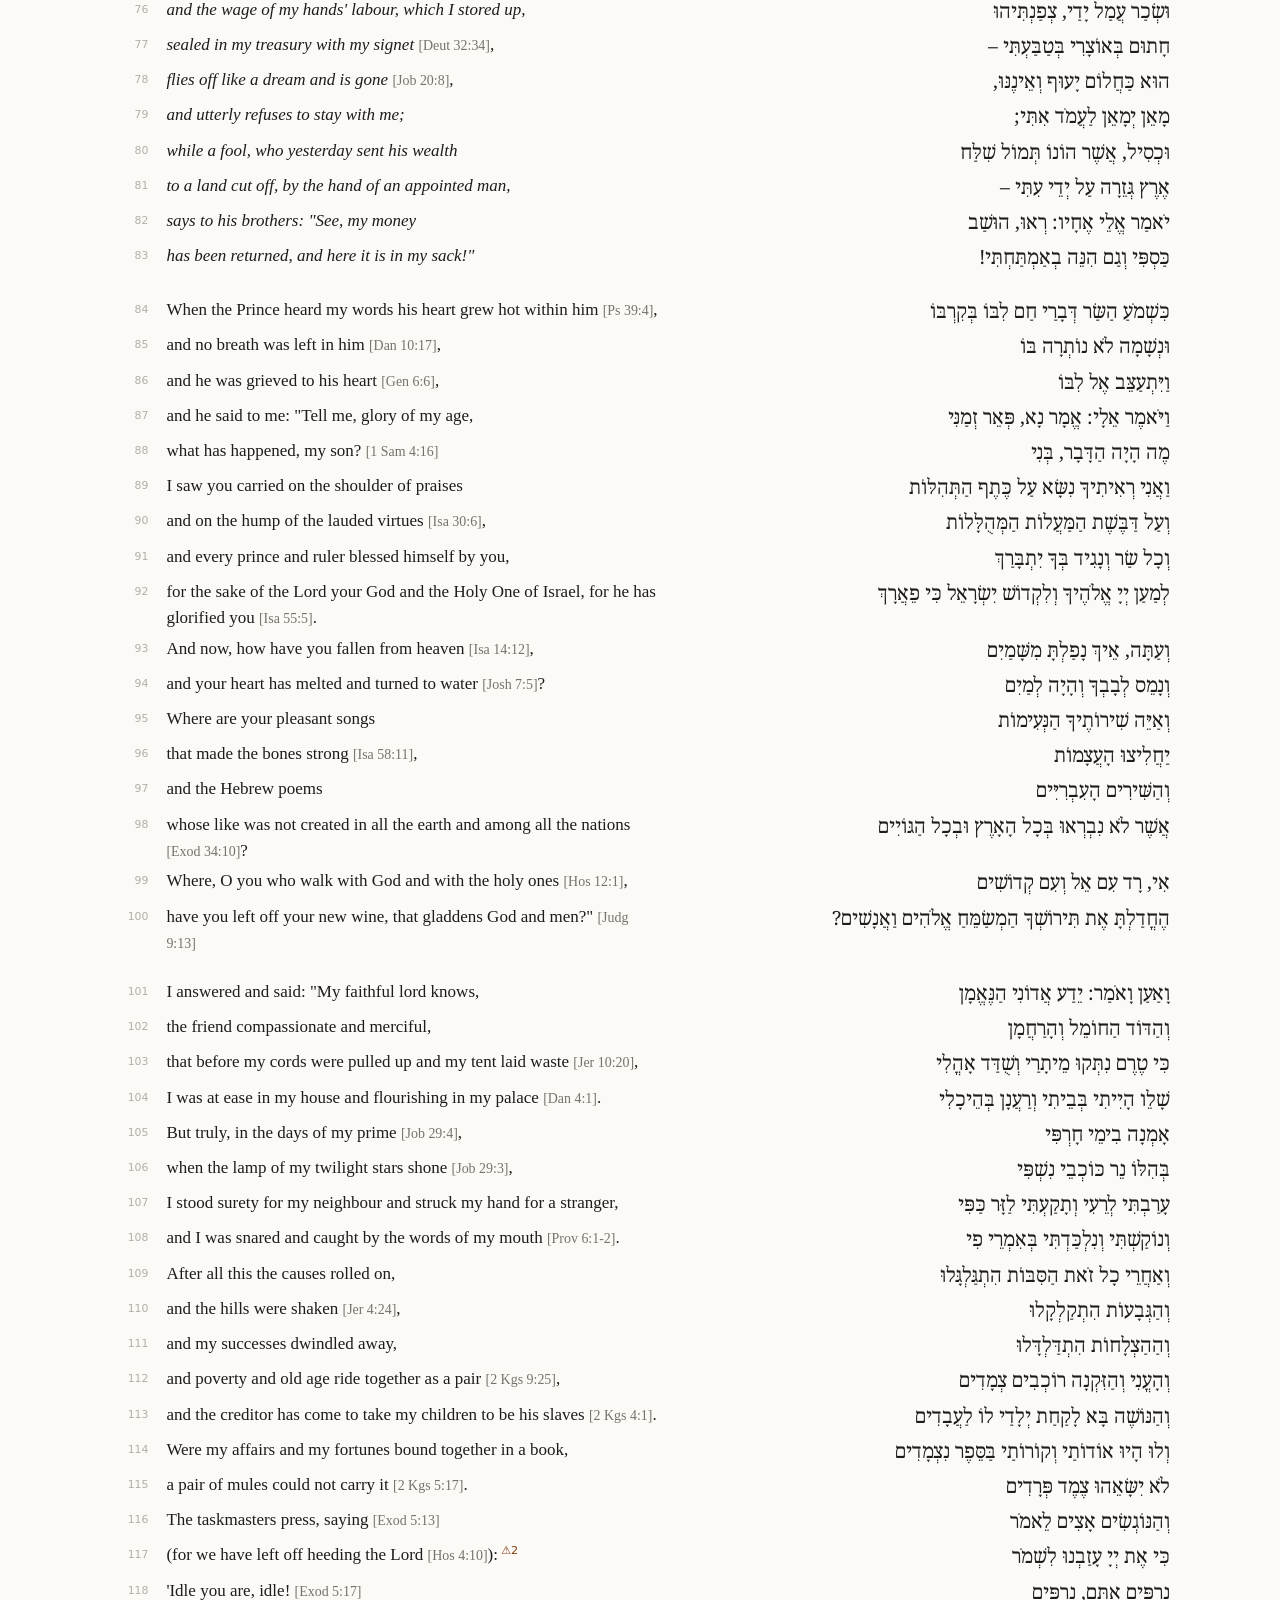
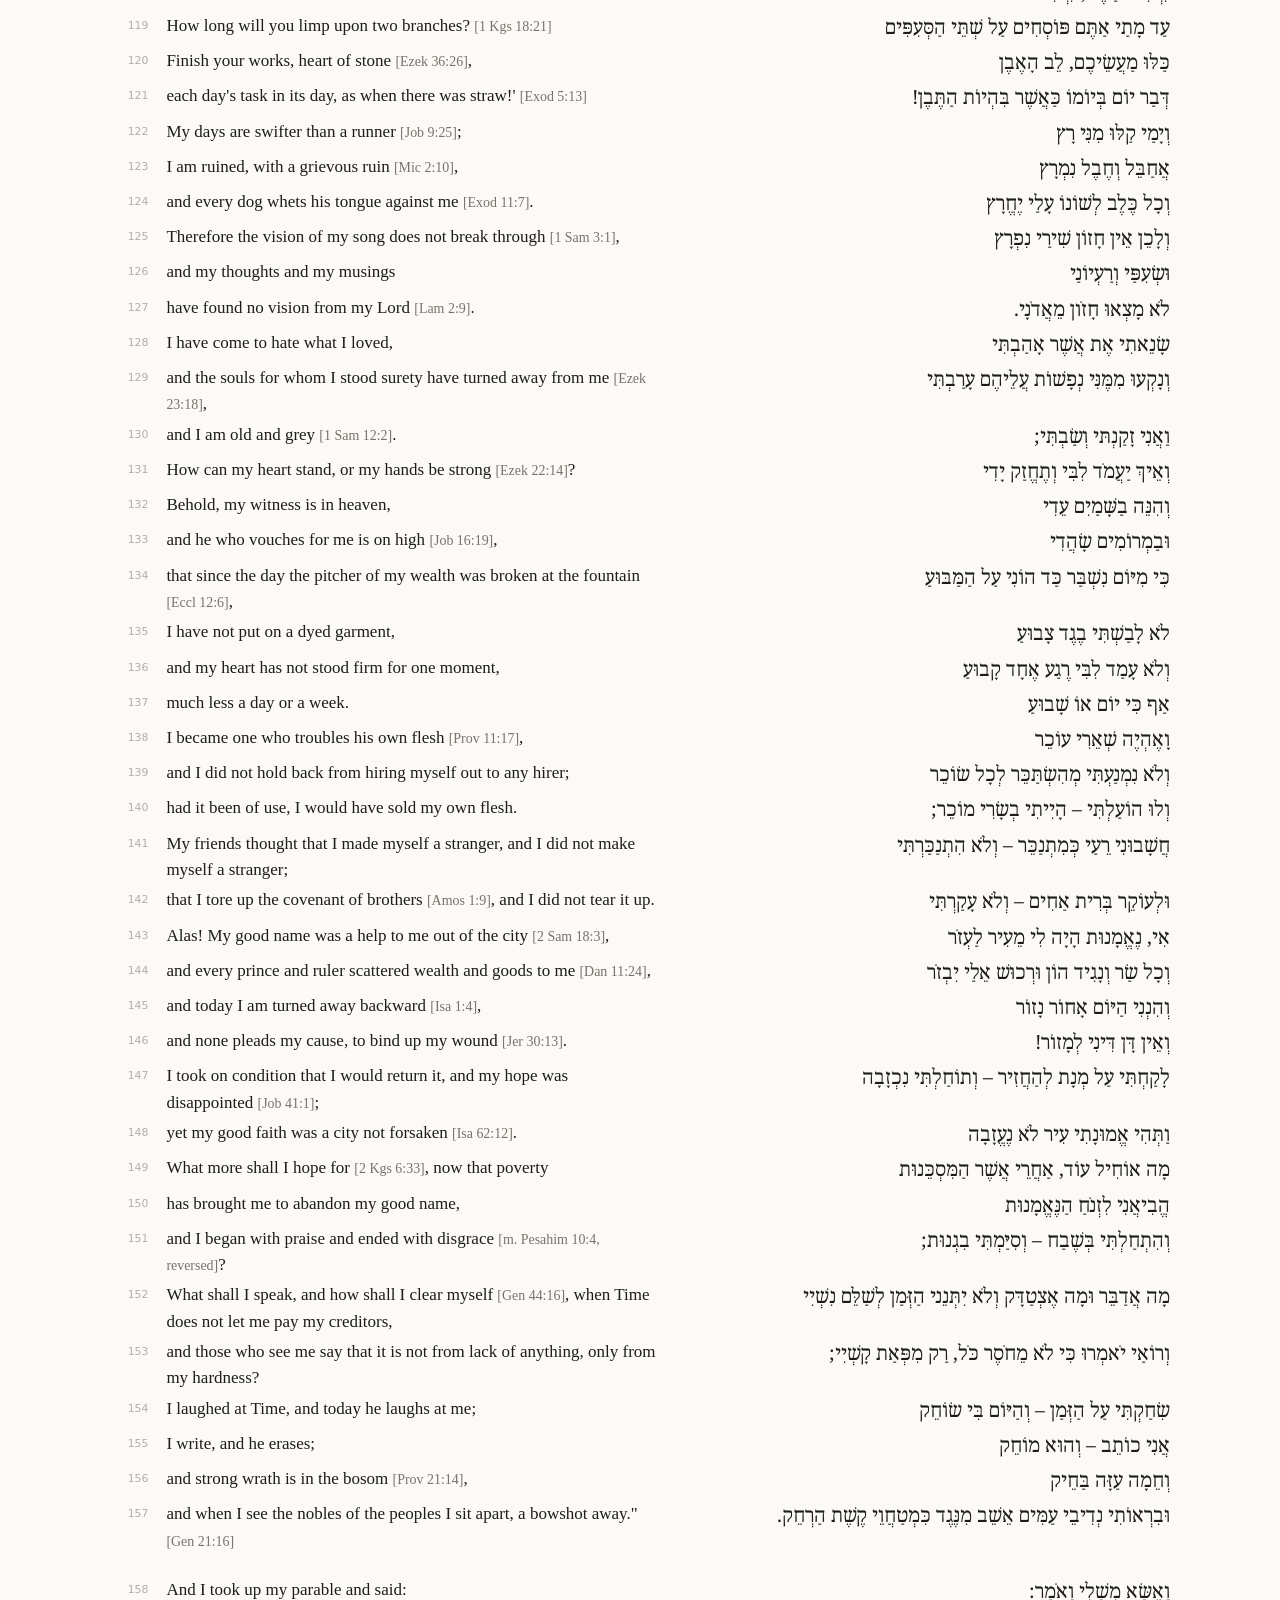
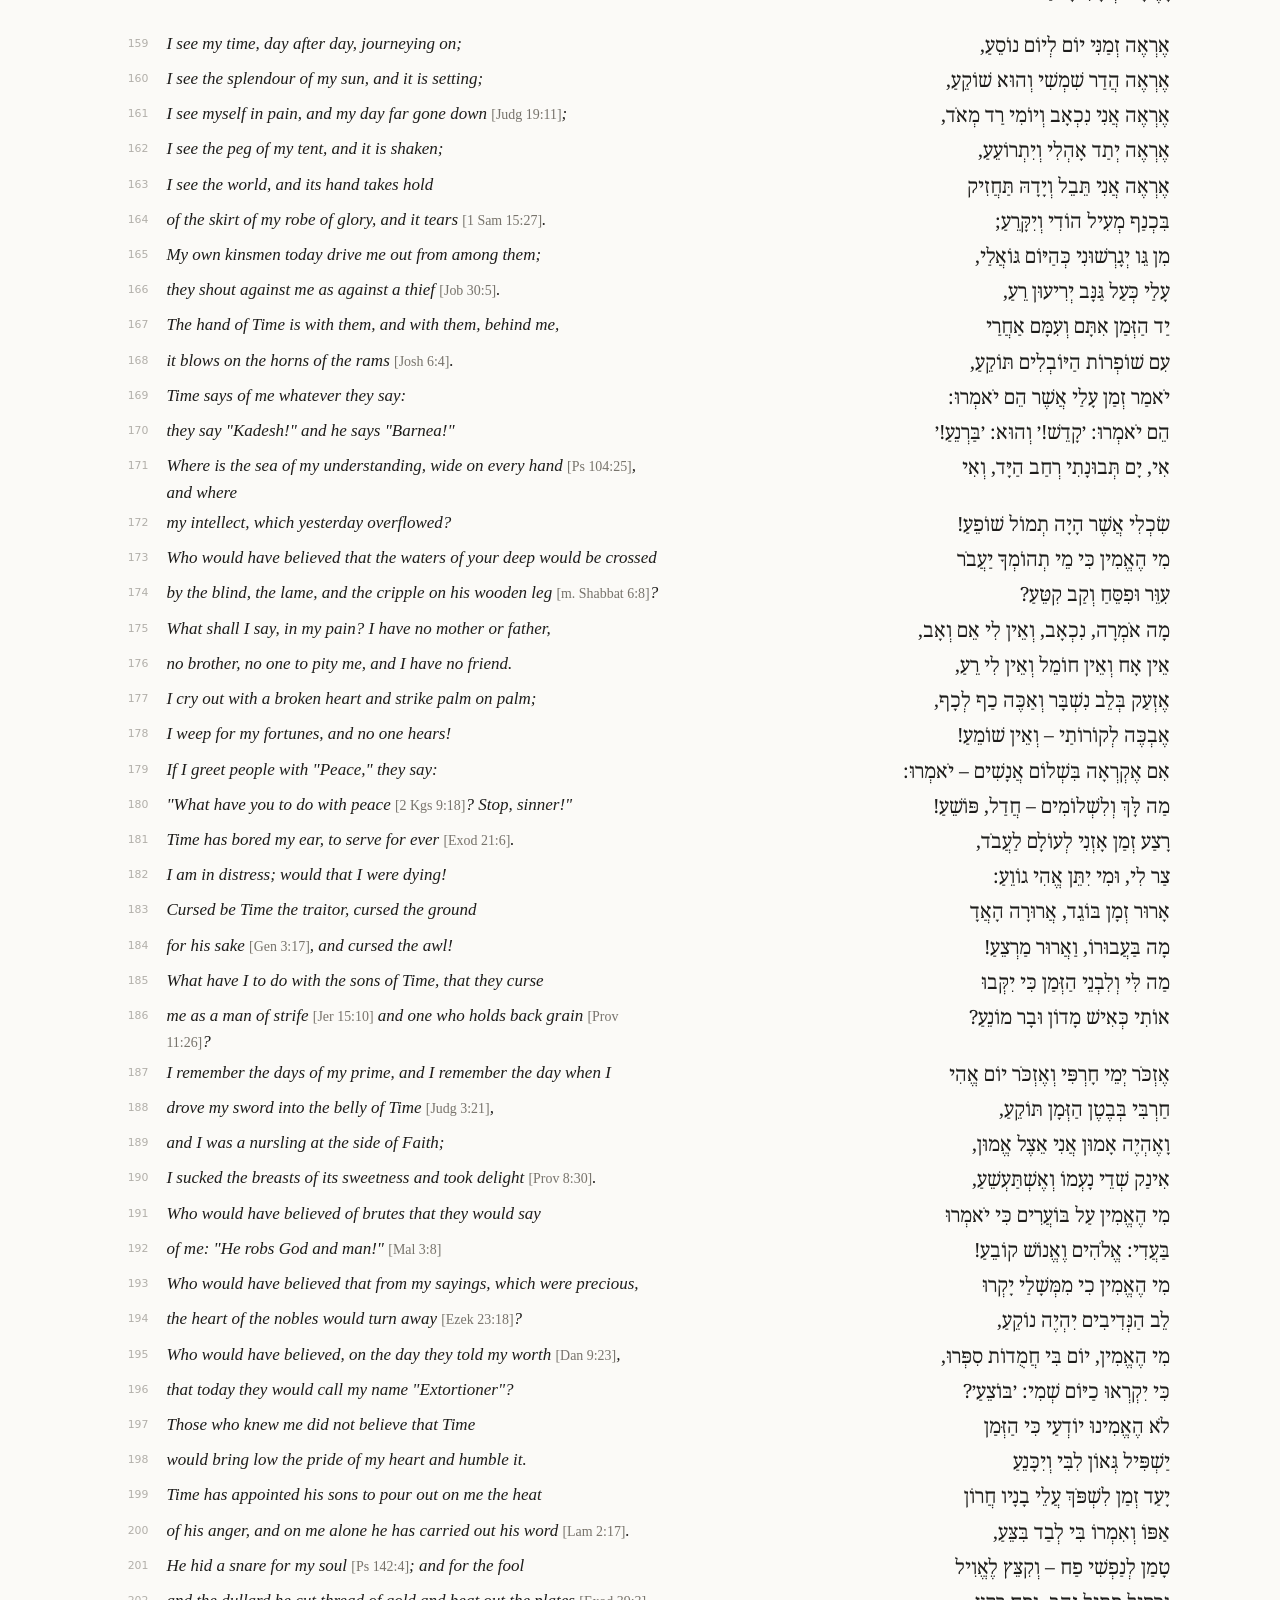
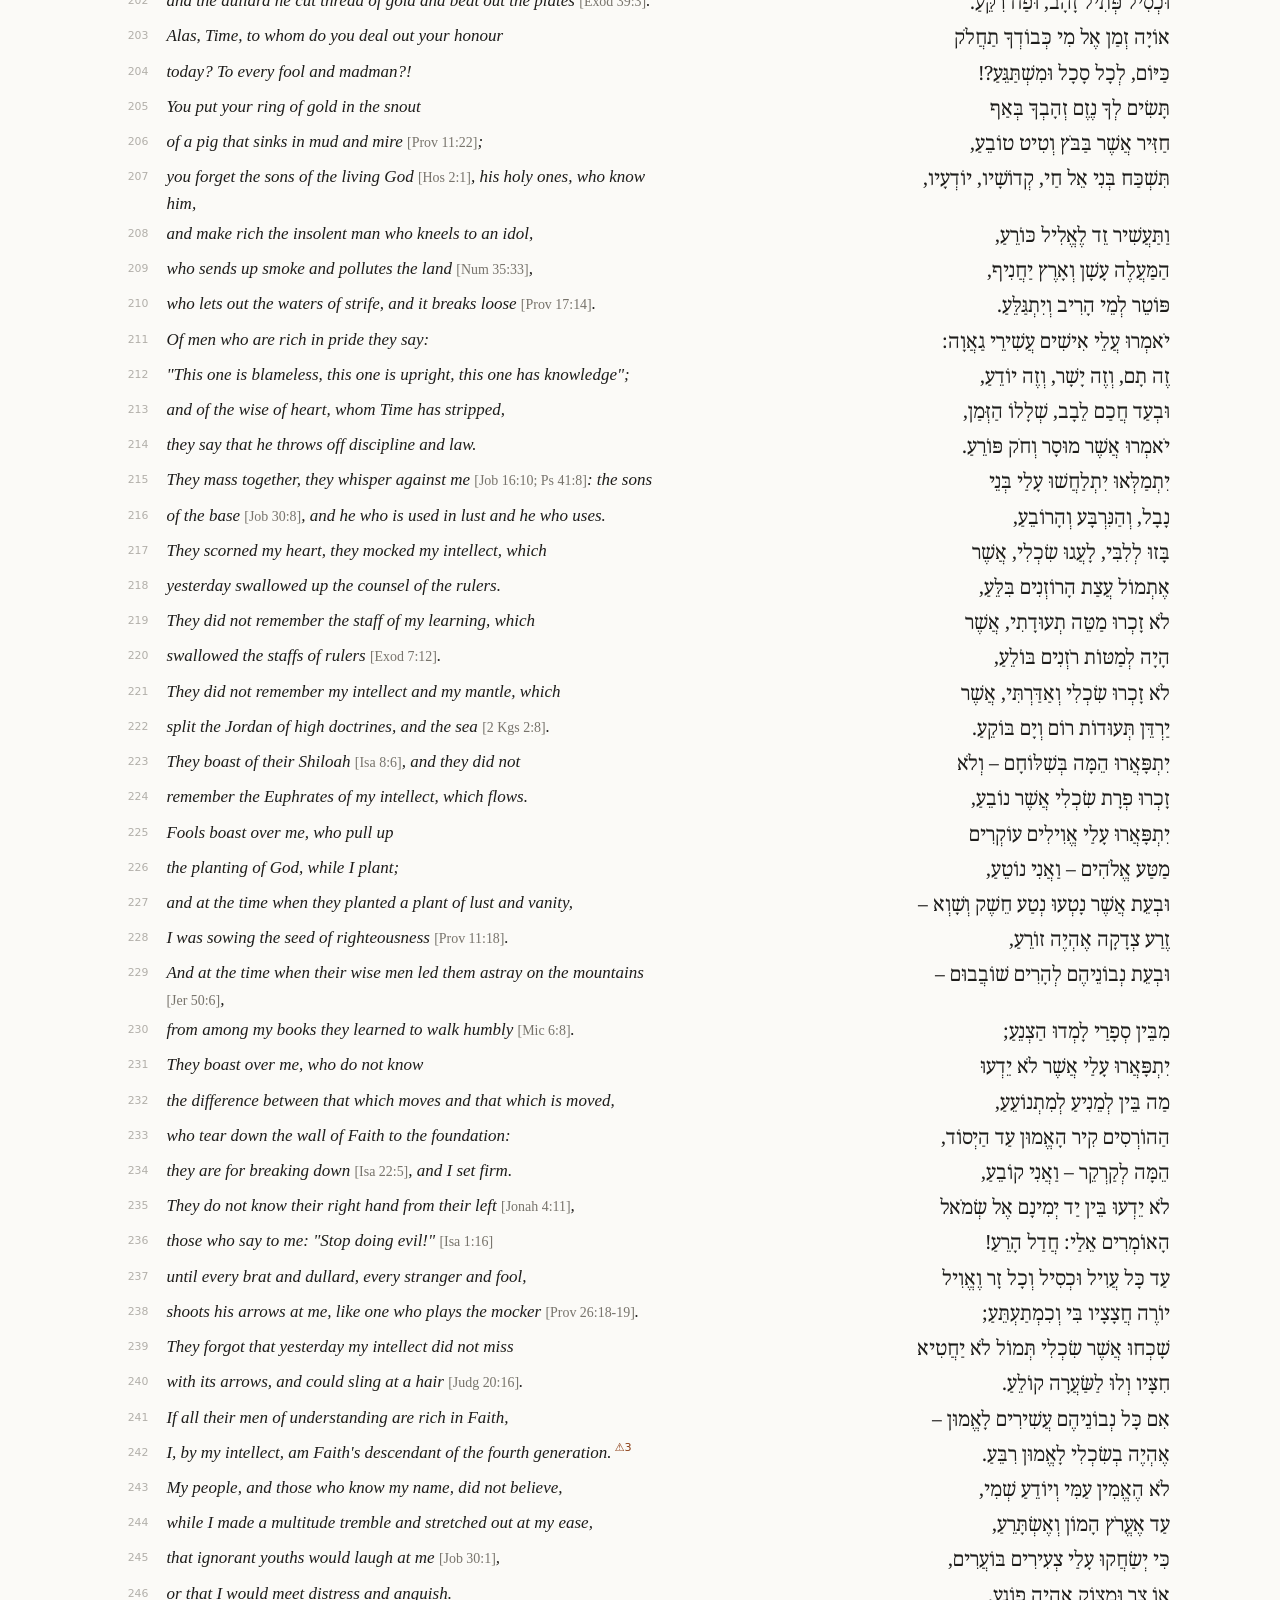
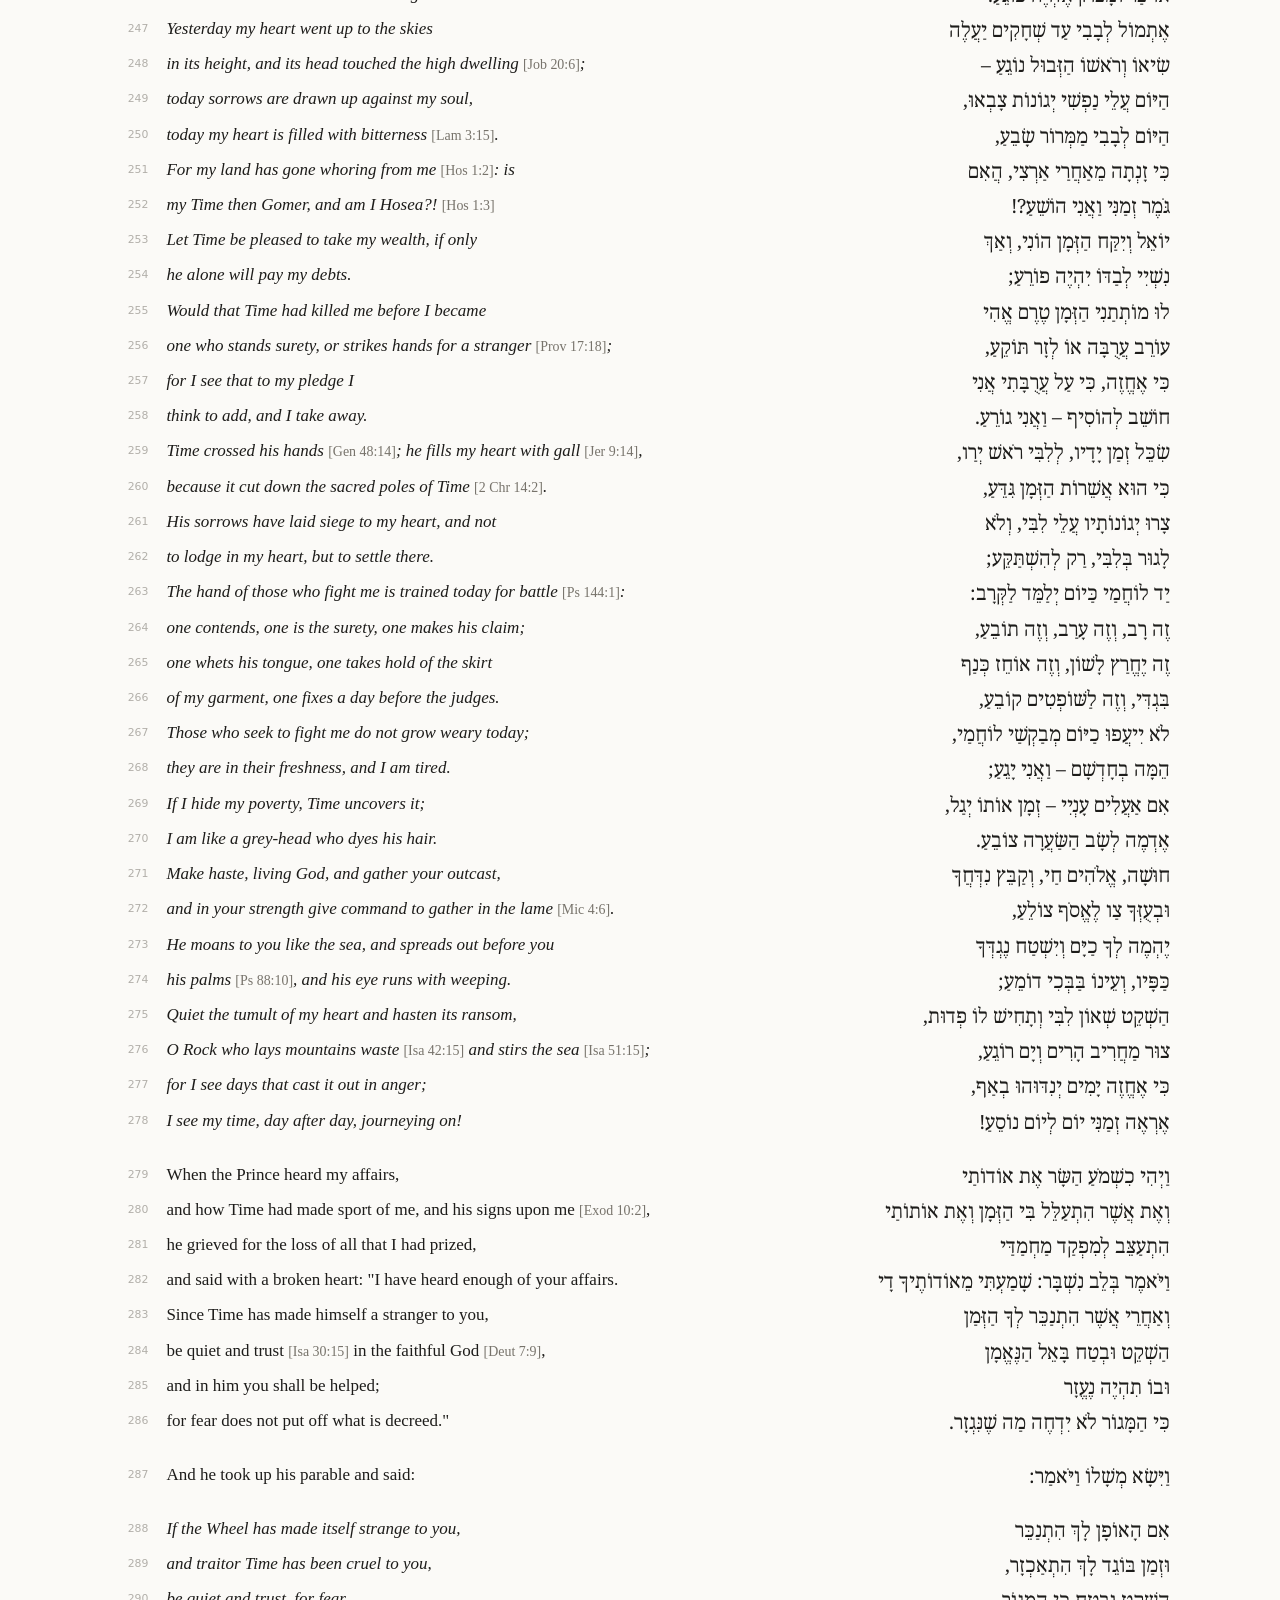
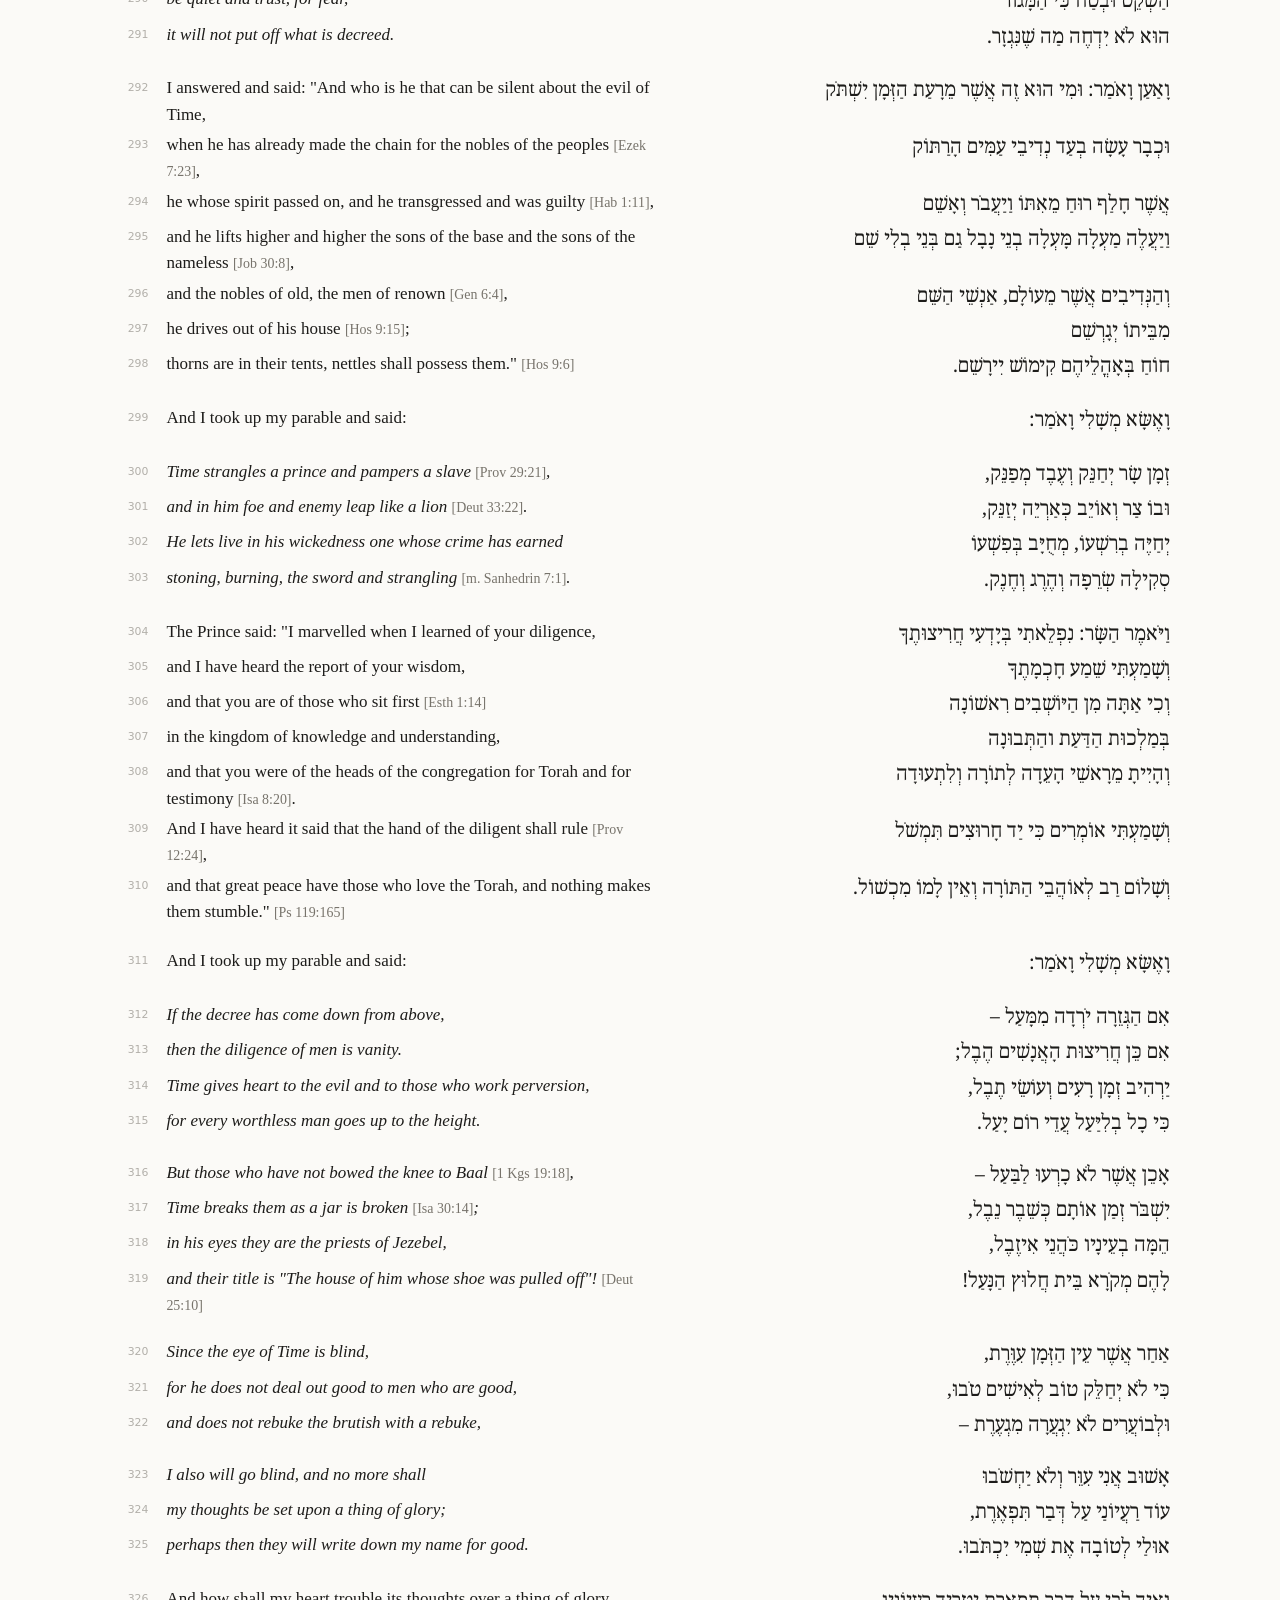
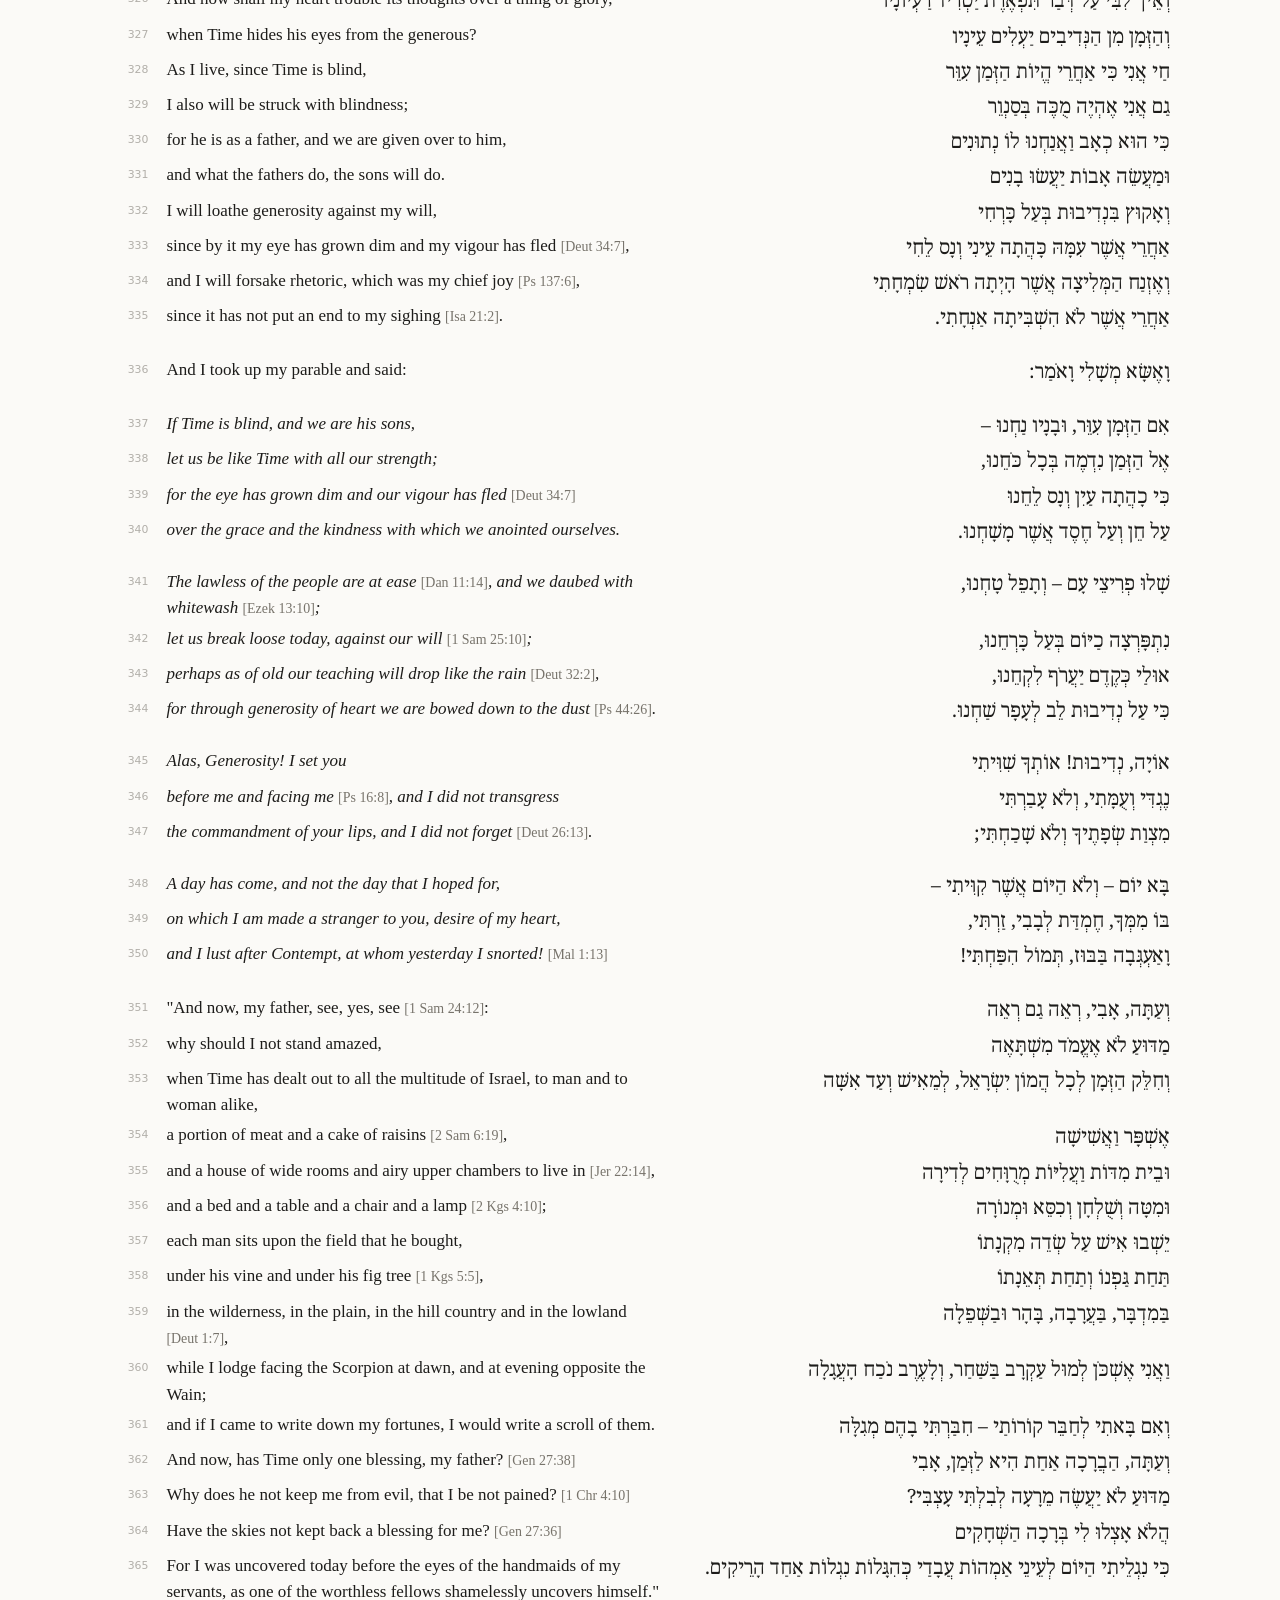
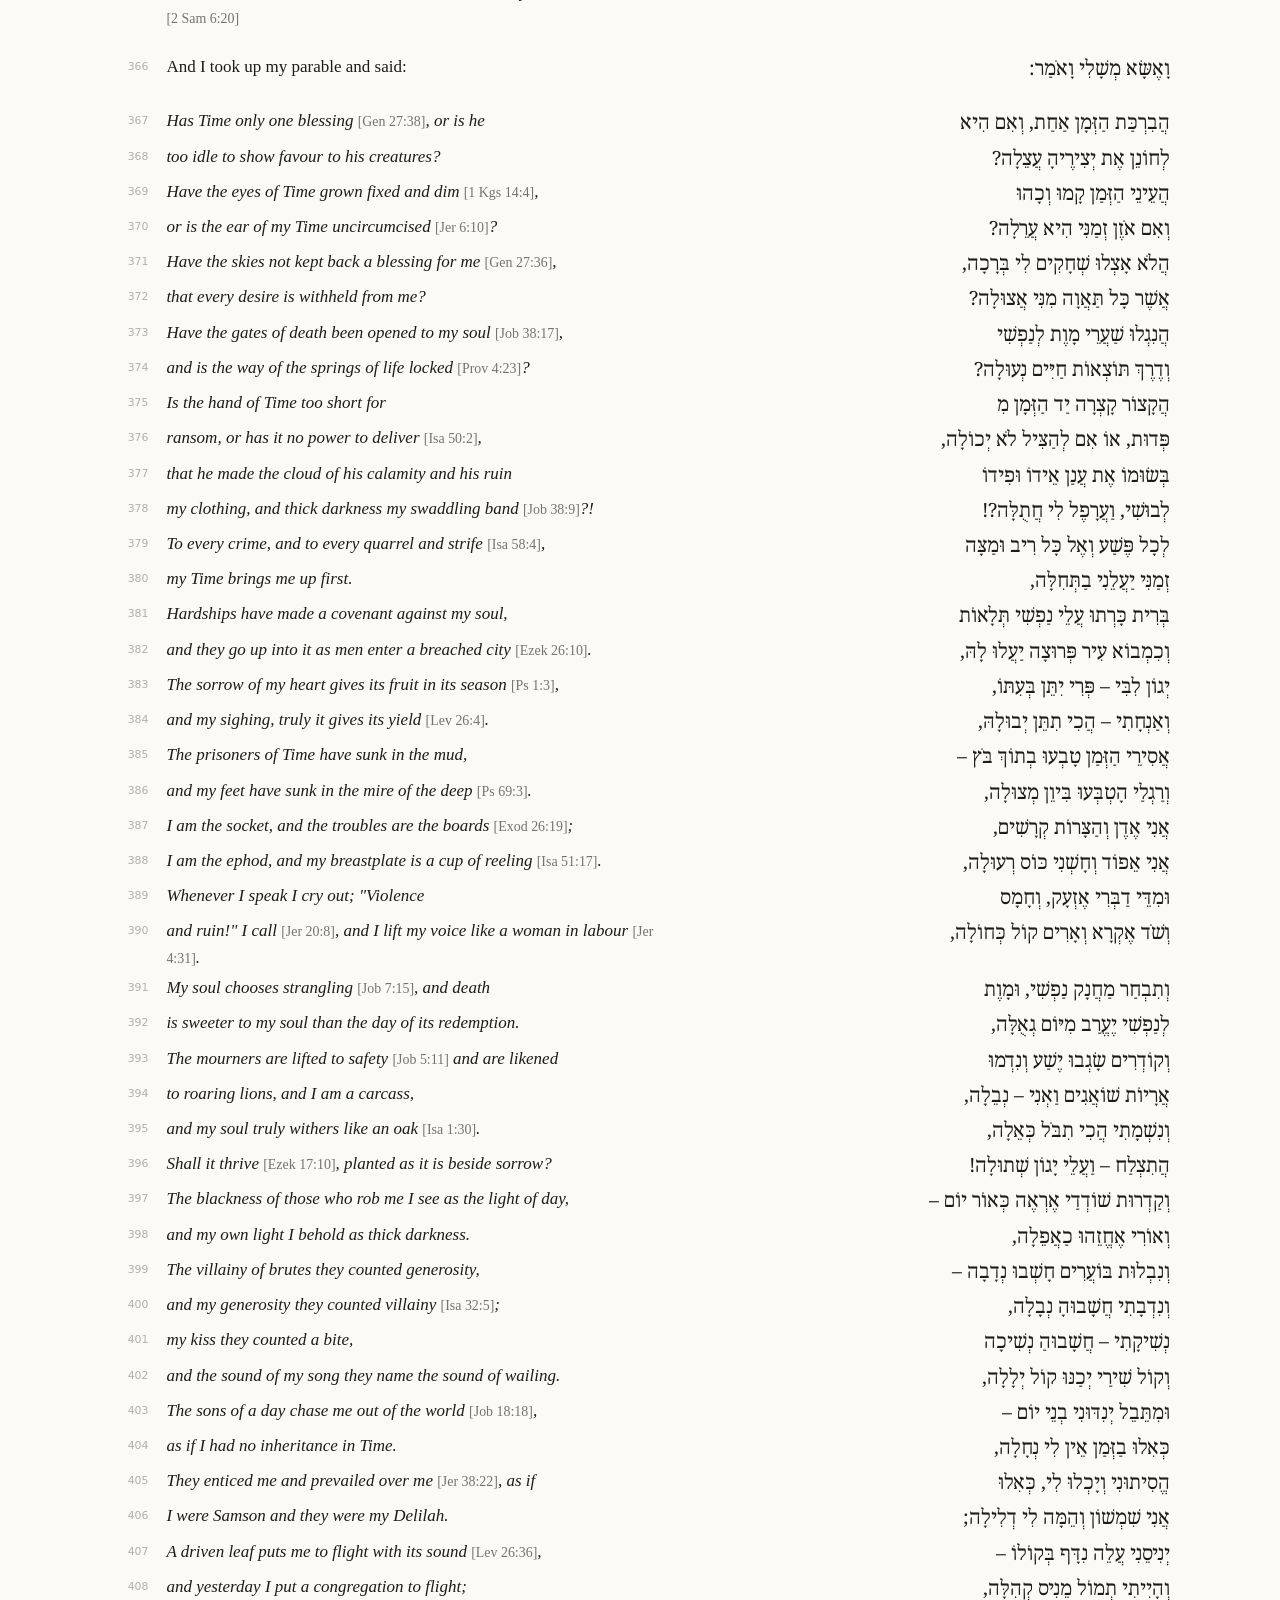
==== commit 5e92697e: "Header: Hebrew title first (gate or mahberet name on its own line, then the Hebrew subtitle), then t" ====
--- a/docs/mahberet-01.html
+++ b/docs/mahberet-01.html
@@ -5,7 +5,7 @@
 <title>The First Maḥberet — Immanuel of Rome, Maḥberot</title>
 <link rel="preconnect" href="https://fonts.googleapis.com"><link rel="preconnect" href="https://fonts.gstatic.com" crossorigin>
 <link href="https://fonts.googleapis.com/css2?family=Noto+Serif+Hebrew:wght@400;600&display=swap" rel="stylesheet">
-<link rel="stylesheet" href="style.css?v=dca1462c">
+<link rel="stylesheet" href="style.css?v=a10fcf44">
 <script>var osT=localStorage.getItem('os-theme');osT&&osT!='auto'&&document.documentElement.setAttribute('data-theme',osT)</script>
 <link rel="stylesheet" href="/assets/os.css">
 <script src="/assets/os.js" defer></script>
@@ -38,14 +38,14 @@
 <body>
 <header class="chapter">
 <nav class="crumb" aria-label="Maḥberot"><span><a href="index.html">All maḥberot</a> · Maḥberet 1</span><span class="pn"><a href="mahberet-02.html" rel="next">Maḥberet 2 →</a></span></nav>
+<p class="title-he" lang="he" dir="rtl">המחברת הראשונה</p>
 <h1>The First Maḥberet</h1>
 <p class="sub">The poet&#x27;s ruin, the Prince, the quarrel with Time, and the praise of his wife</p>
-<p class="sub-he" lang="he" dir="rtl">המחברת הראשונה</p>
 <details class="about"><summary>About this text</summary>
 <p class="meta">1212 lines. One row is one rhyme unit of the Hebrew rhymed prose, or one line of verse.
 References in <span class="ref">[gray brackets]</span> are the translator's identifications.
 <a class="warn" href="#notes">⚠</a> marks an uncertain rendering.
-Fixed links: <code>#l12</code> is line 12 (its number).
+Each line number is a link to that line.
 Hebrew text: <a href="https://benyehuda.org/read/36886">Project Ben-Yehuda</a>, from the edition of Dov Yarden (1957).</p>
 </details>
 </header>
--- a/docs/style.css
+++ b/docs/style.css
@@ -70,3 +70,5 @@
 @media (max-width: 720px) {
   nav.crumb .pn a { margin-left: 0; margin-right: .8rem; }
 }
+/* the Hebrew title first, then the English, as in the Taḥkemoni reader */
+.title-he { font-family: "Noto Serif Hebrew", serif; font-size: 1.7rem; font-weight: 600; text-align: right; margin: .3em 0 0; line-height: 1.3; }
